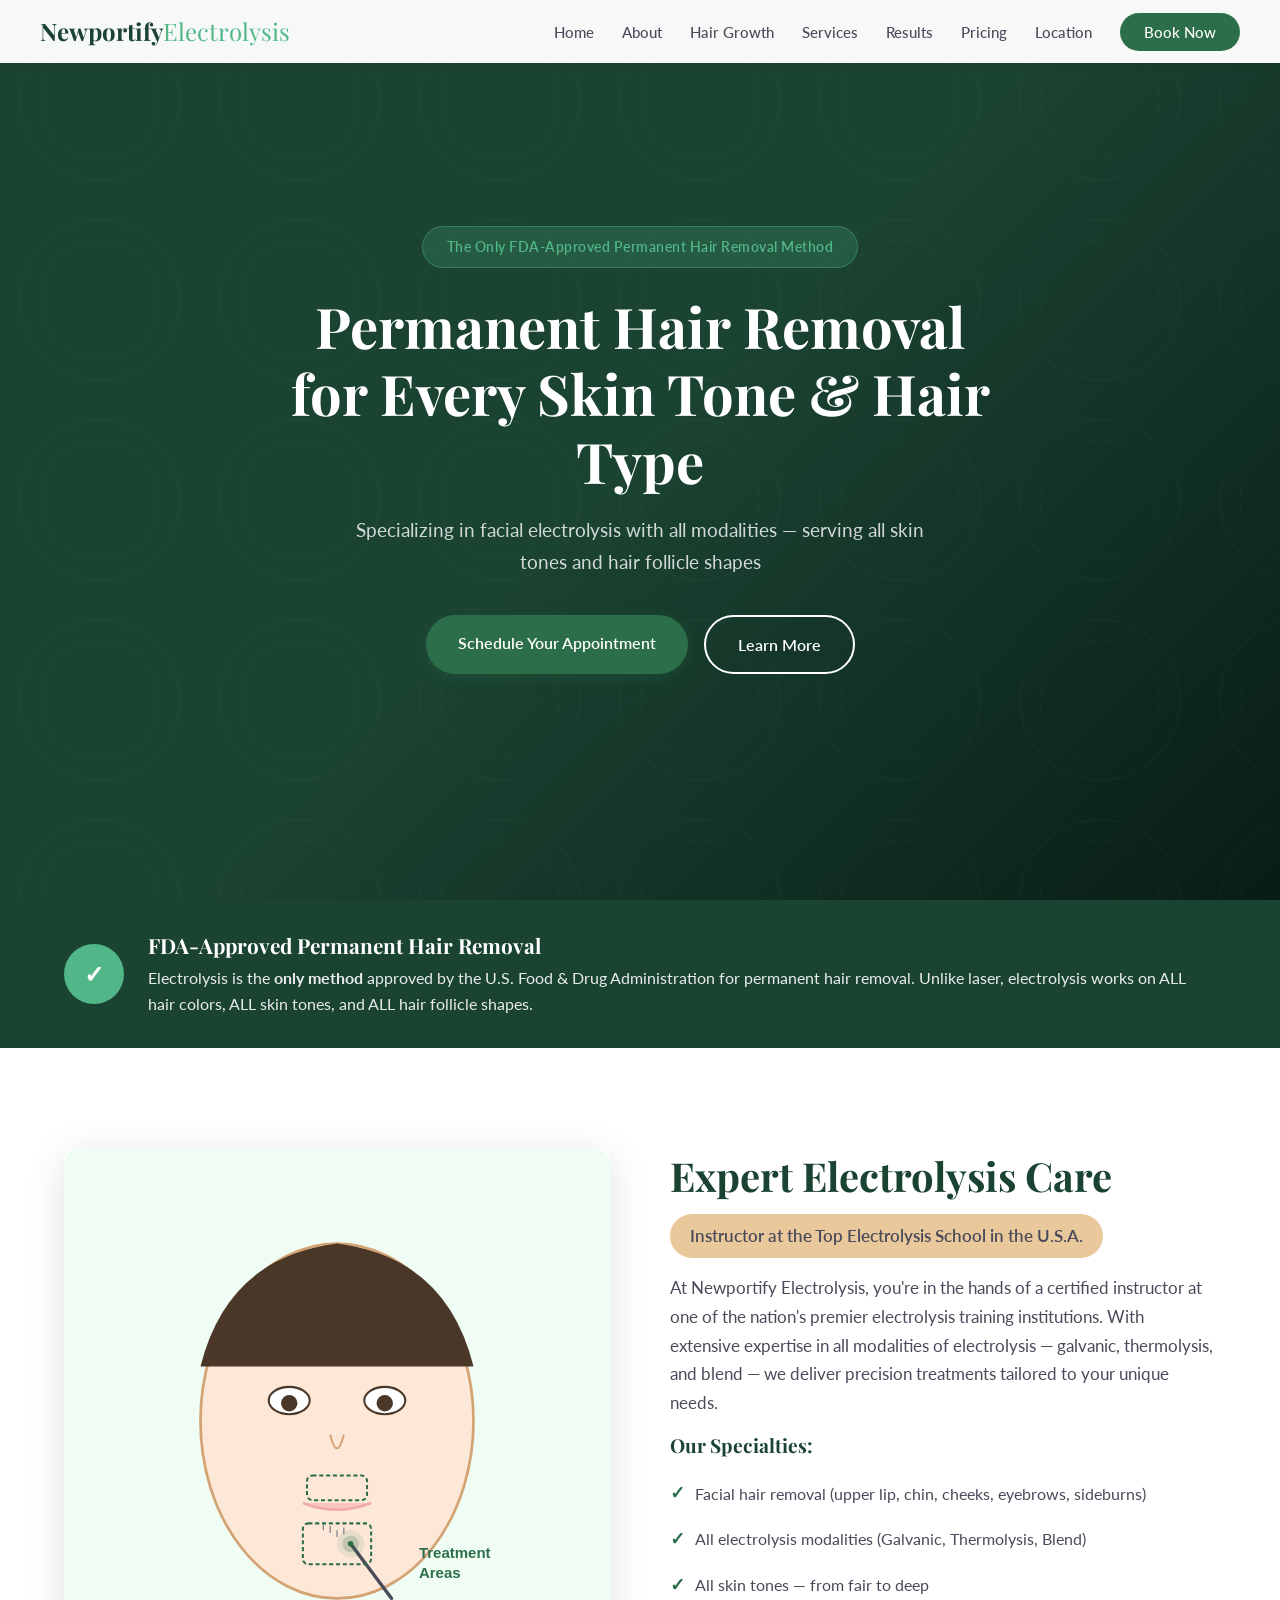
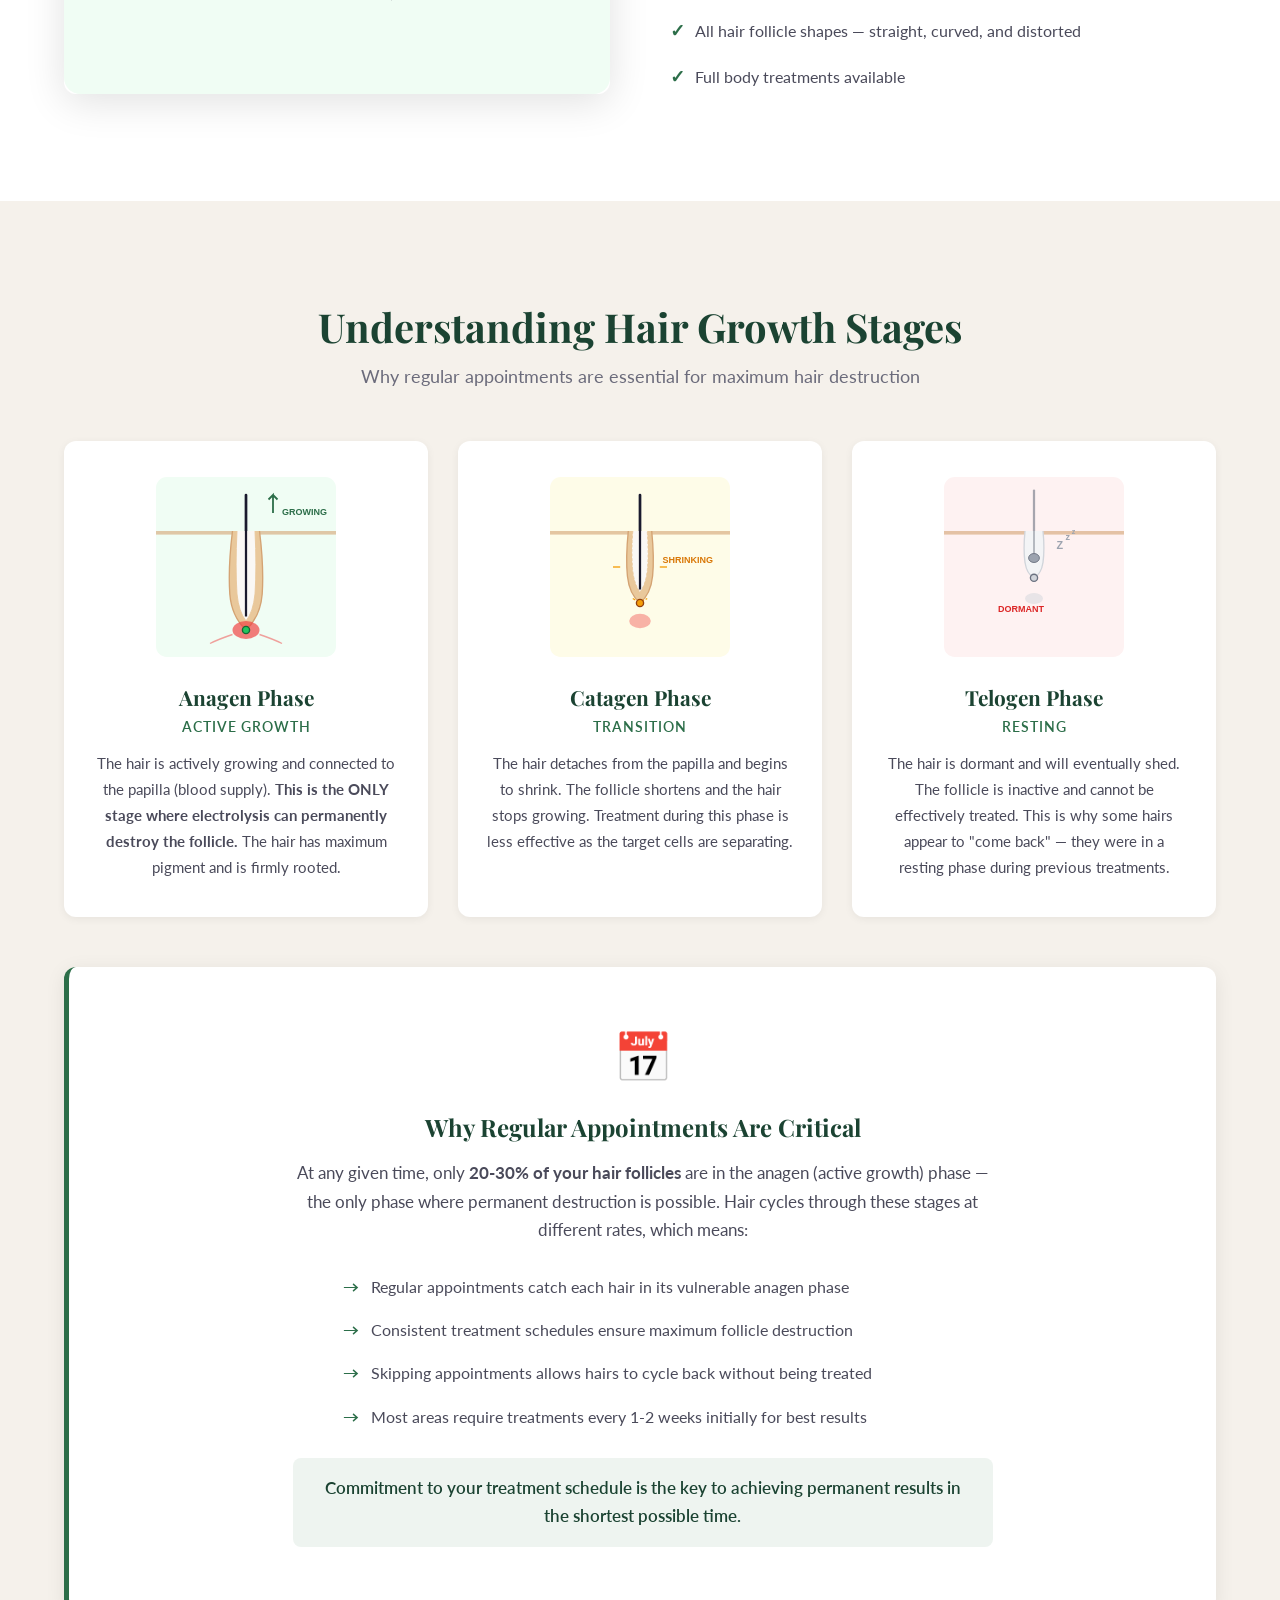
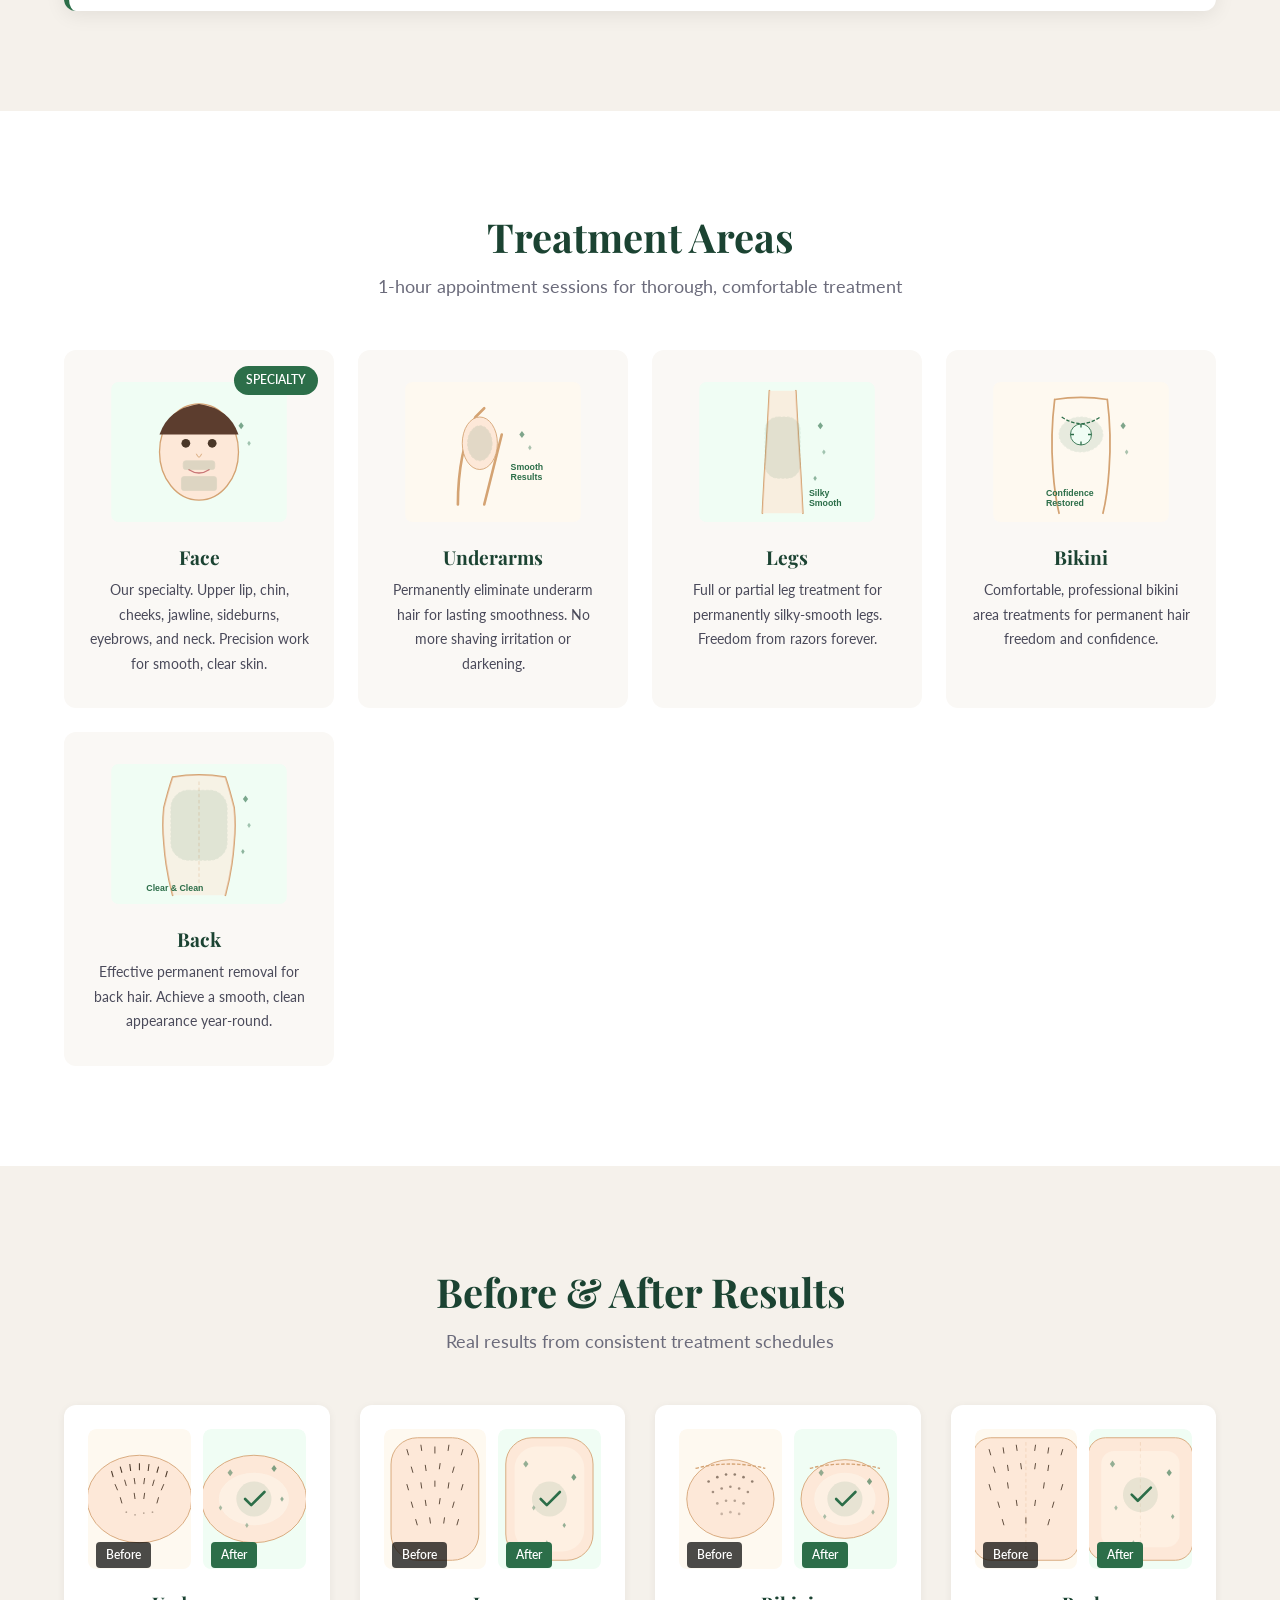
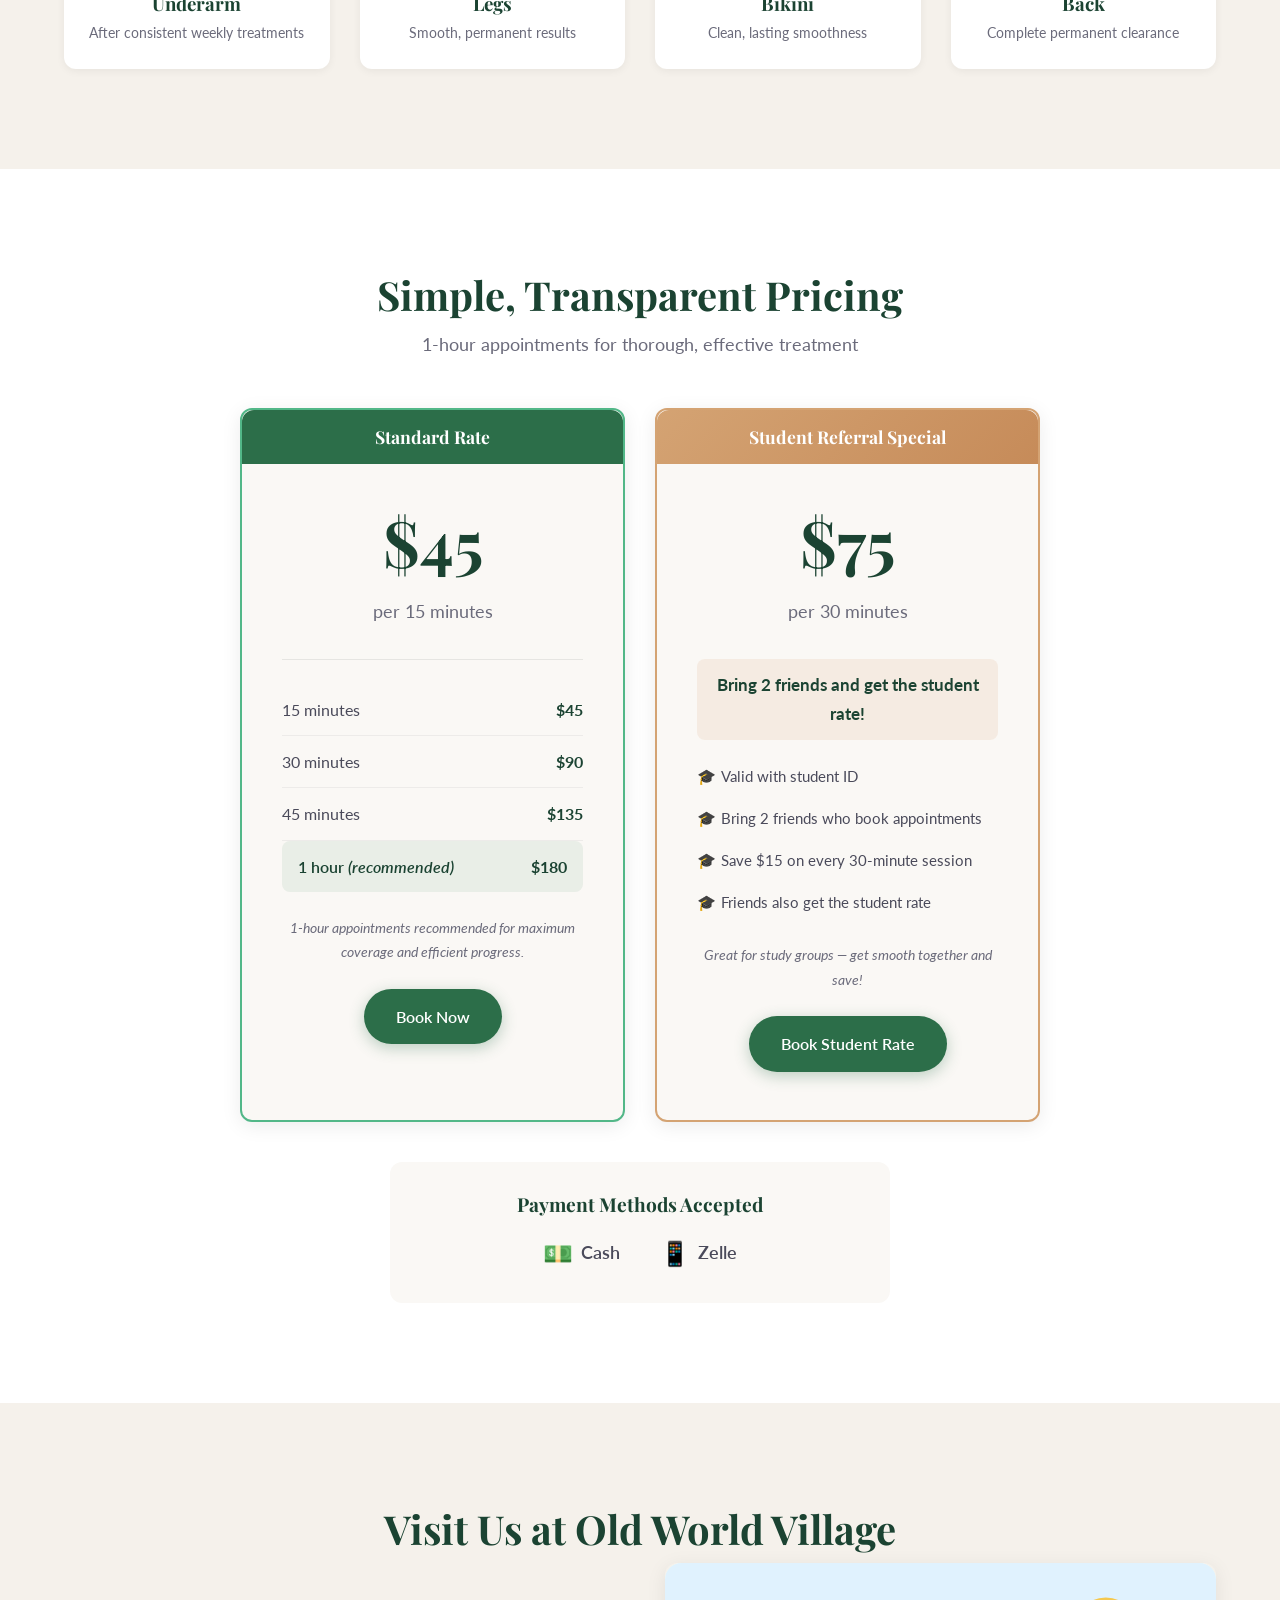
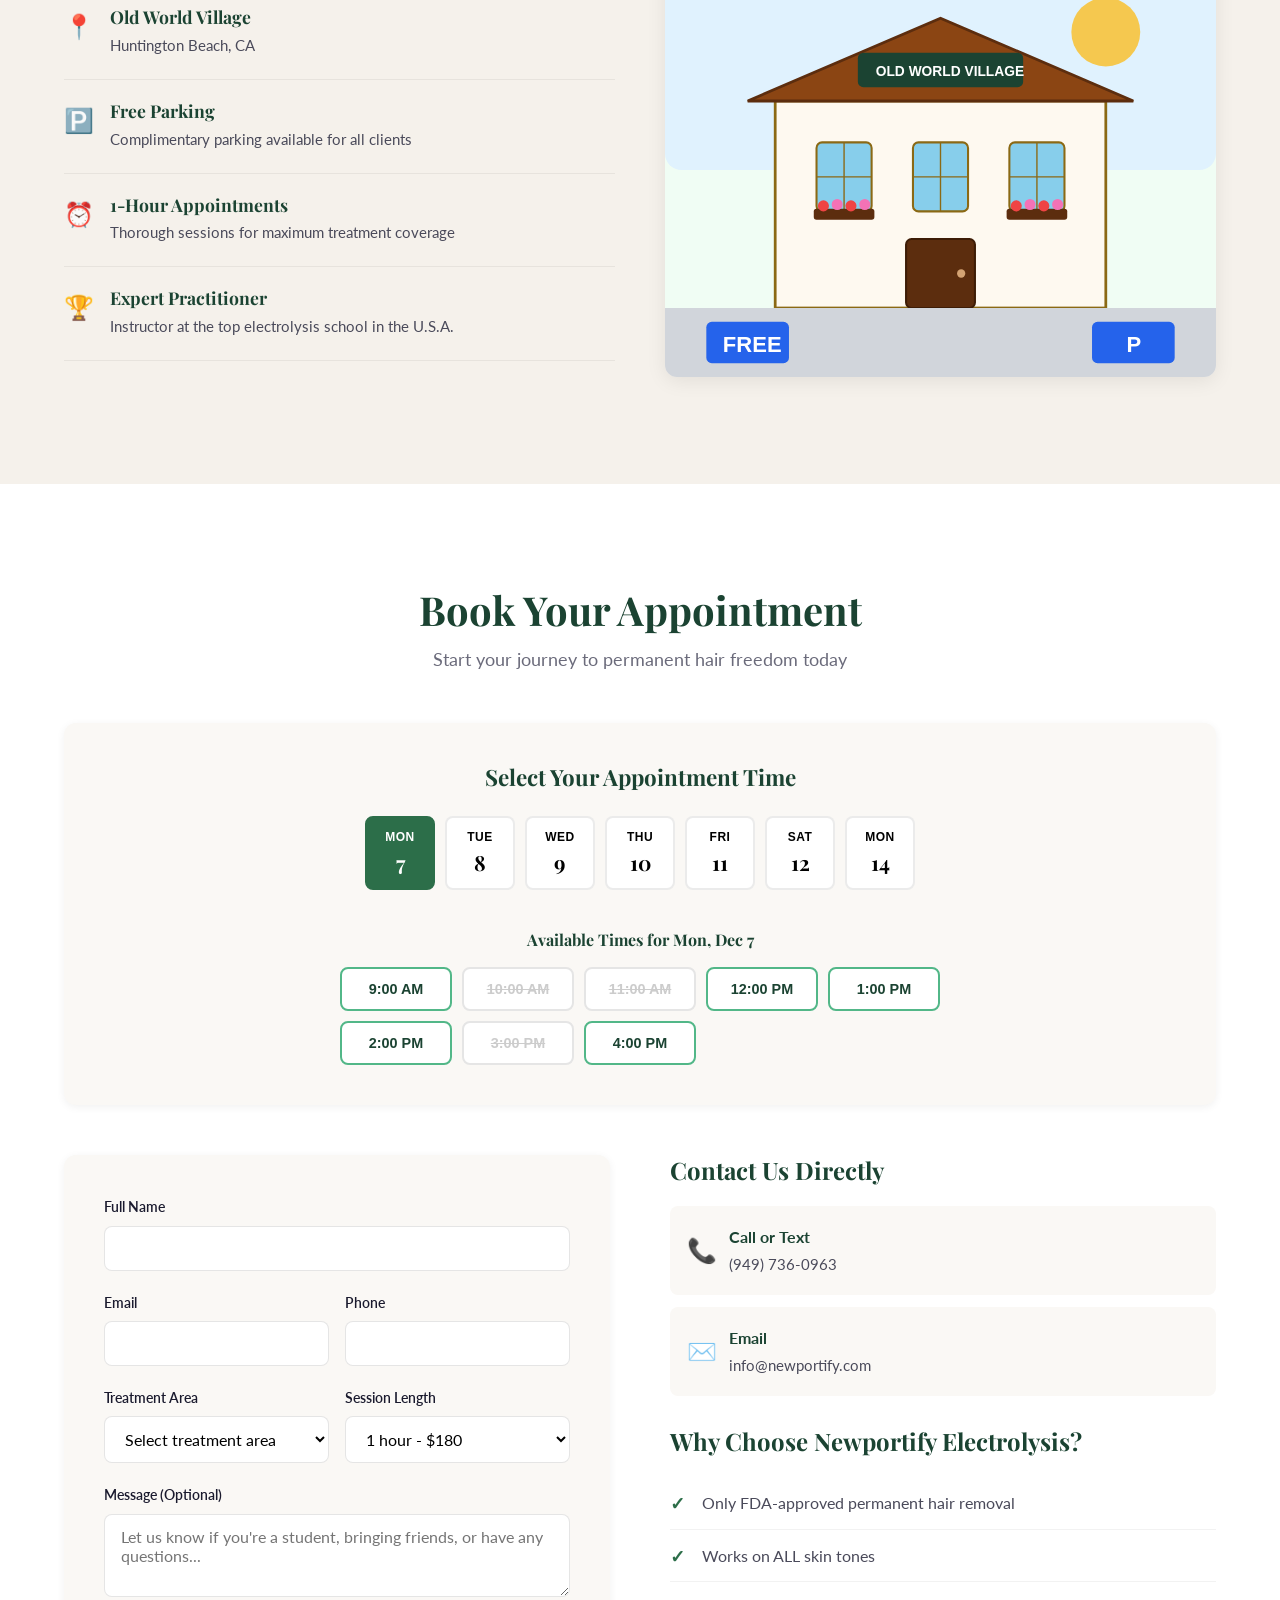
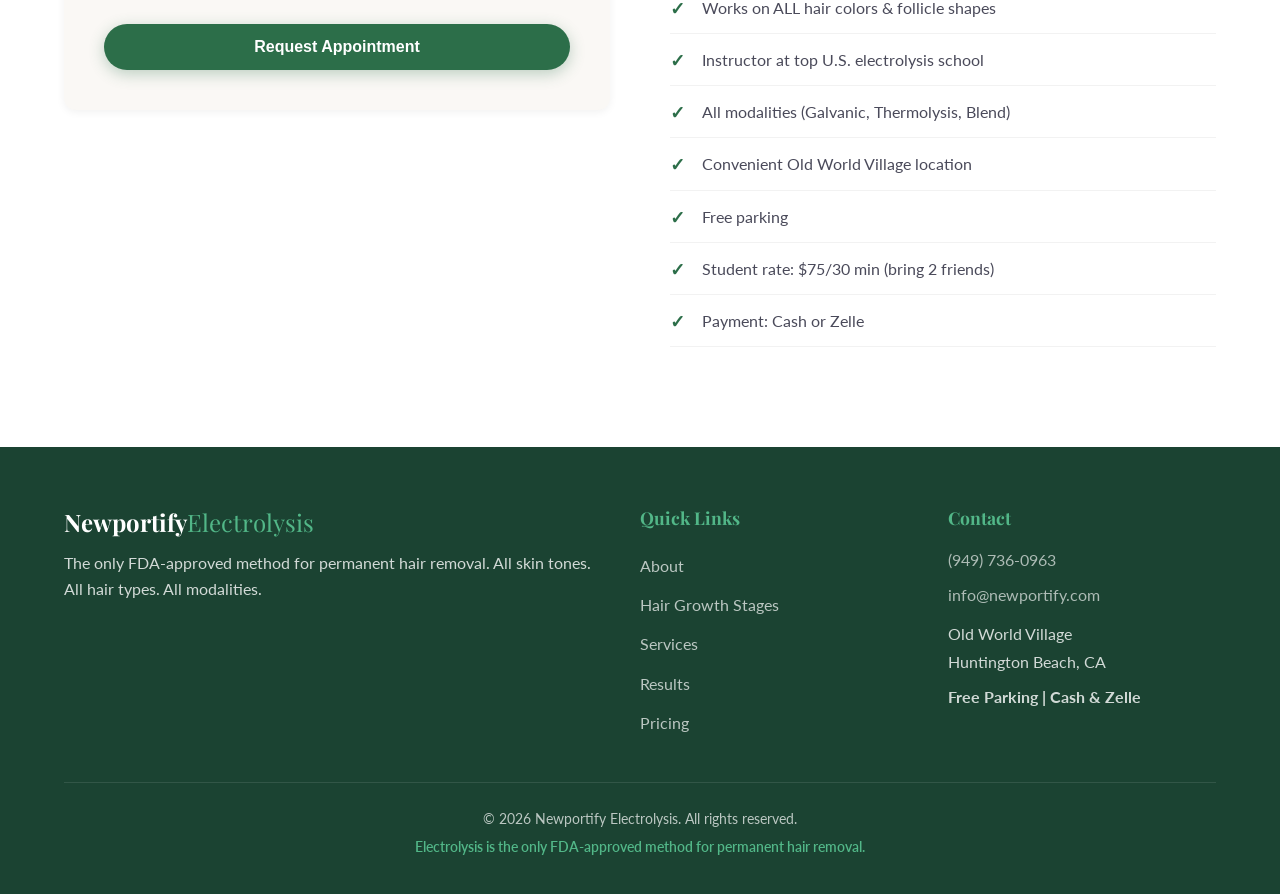
==== index.html @ 3be2016d "Initial commit: Newportify Electrolysis website" ====
<!DOCTYPE html>
<html lang="en">
<head>
    <meta charset="UTF-8">
    <meta name="viewport" content="width=device-width, initial-scale=1.0">
    <title>Newportify Electrolysis | Permanent Hair Removal | Old World Village, Huntington Beach</title>
    <meta name="description" content="Newportify Electrolysis - the only FDA-approved permanent hair removal. Specializing in facial electrolysis for all skin tones and hair types. Located at Old World Village with free parking. $45/15 min. Call 949-736-0963.">
    <meta name="keywords" content="electrolysis, permanent hair removal, facial electrolysis, Huntington Beach, Old World Village, FDA approved, all skin tones, galvanic, thermolysis, blend, upper lip, chin, bikini, underarm, legs, back hair removal, electrolysis near me, Orange County electrolysis">
    <meta name="author" content="Newportify Electrolysis">
    <meta name="robots" content="index, follow">
    <link rel="canonical" href="https://www.newportifyelectrolysis.com/">
    <!-- Open Graph -->
    <meta property="og:title" content="Newportify Electrolysis | FDA-Approved Permanent Hair Removal">
    <meta property="og:description" content="Expert electrolysis for all skin tones and hair types. Specializing in facial treatments. Old World Village, Huntington Beach. $45/15 min.">
    <meta property="og:type" content="website">
    <meta property="og:url" content="https://www.newportifyelectrolysis.com/">
    <meta property="og:locale" content="en_US">
    <!-- Twitter Card -->
    <meta name="twitter:card" content="summary_large_image">
    <meta name="twitter:title" content="Newportify Electrolysis | Permanent Hair Removal">
    <meta name="twitter:description" content="The only FDA-approved permanent hair removal method. All skin tones, all hair types, all modalities.">
    <!-- Geo Tags for Local SEO -->
    <meta name="geo.region" content="US-CA">
    <meta name="geo.placename" content="Huntington Beach">
    <!-- Schema.org Structured Data -->
    <script type="application/ld+json">
    {
        "@context": "https://schema.org",
        "@type": "HealthAndBeautyBusiness",
        "name": "Newportify Electrolysis",
        "description": "FDA-approved permanent hair removal electrolysis for all skin tones and hair types",
        "url": "https://www.newportifyelectrolysis.com",
        "telephone": "+1-949-736-0963",
        "email": "info@newportify.com",
        "address": {
            "@type": "PostalAddress",
            "addressLocality": "Huntington Beach",
            "addressRegion": "CA",
            "addressCountry": "US"
        },
        "priceRange": "$45 per 15 minutes",
        "paymentAccepted": ["Cash", "Zelle"],
        "openingHours": "Mo-Sa 09:00-17:00",
        "amenityFeature": {"@type": "LocationFeatureSpecification", "name": "Free Parking", "value": true},
        "serviceType": ["Electrolysis", "Permanent Hair Removal", "Facial Hair Removal"]
    }
    </script>
    <link rel="stylesheet" href="styles.css">
    <link href="https://fonts.googleapis.com/css2?family=Playfair+Display:wght@400;600;700&family=Lato:wght@300;400;600;700&display=swap" rel="stylesheet">
</head>
<body>
    <header class="header">
        <nav class="navbar">
            <div class="logo">
                <h1>Newportify<span>Electrolysis</span></h1>
            </div>
            <button class="nav-toggle" aria-label="Toggle navigation">
                <span></span><span></span><span></span>
            </button>
            <ul class="nav-links">
                <li><a href="#home">Home</a></li>
                <li><a href="#about">About</a></li>
                <li><a href="#hair-growth">Hair Growth</a></li>
                <li><a href="#services">Services</a></li>
                <li><a href="#results">Results</a></li>
                <li><a href="#pricing">Pricing</a></li>
                <li><a href="#location">Location</a></li>
                <li><a href="#contact" class="btn-nav">Book Now</a></li>
            </ul>
        </nav>
    </header>


    <!-- Hero Section -->
    <section id="home" class="hero">
        <div class="hero-overlay"></div>
        <div class="hero-content">
            <p class="hero-badge">The Only FDA-Approved Permanent Hair Removal Method</p>
            <h2>Permanent Hair Removal<br>for Every Skin Tone & Hair Type</h2>
            <p class="hero-subtitle">Specializing in facial electrolysis with all modalities — serving all skin tones and hair follicle shapes</p>
            <div class="hero-cta">
                <a href="#contact" class="btn btn-primary">Schedule Your Appointment</a>
                <a href="#about" class="btn btn-secondary">Learn More</a>
            </div>
        </div>
    </section>

    <!-- FDA Notice Banner -->
    <section class="fda-banner">
        <div class="container">
            <div class="fda-content">
                <div class="fda-icon">✓</div>
                <div>
                    <h3>FDA-Approved Permanent Hair Removal</h3>
                    <p>Electrolysis is the <strong>only method</strong> approved by the U.S. Food &amp; Drug Administration for permanent hair removal. Unlike laser, electrolysis works on ALL hair colors, ALL skin tones, and ALL hair follicle shapes.</p>
                </div>
            </div>
        </div>
    </section>


    <!-- About Section -->
    <section id="about" class="about">
        <div class="container">
            <div class="about-grid">
                <div class="about-image">
                    <img src="images/electrolysis-face.svg" alt="Electrolysis treatment on face">
                </div>
                <div class="about-text">
                    <h2 class="section-title">Expert Electrolysis Care</h2>
                    <p class="credential-badge">Instructor at the Top Electrolysis School in the U.S.A.</p>
                    <p>At Newportify Electrolysis, you're in the hands of a certified instructor at one of the nation's premier electrolysis training institutions. With extensive expertise in all modalities of electrolysis — galvanic, thermolysis, and blend — we deliver precision treatments tailored to your unique needs.</p>
                    <h3>Our Specialties:</h3>
                    <ul class="specialties-list">
                        <li><span class="check">✓</span> Facial hair removal (upper lip, chin, cheeks, eyebrows, sideburns)</li>
                        <li><span class="check">✓</span> All electrolysis modalities (Galvanic, Thermolysis, Blend)</li>
                        <li><span class="check">✓</span> All skin tones — from fair to deep</li>
                        <li><span class="check">✓</span> All hair follicle shapes — straight, curved, and distorted</li>
                        <li><span class="check">✓</span> Full body treatments available</li>
                    </ul>
                </div>
            </div>
        </div>
    </section>


    <!-- Hair Growth Stages Section -->
    <section id="hair-growth" class="hair-growth">
        <div class="container">
            <h2 class="section-title">Understanding Hair Growth Stages</h2>
            <p class="section-subtitle">Why regular appointments are essential for maximum hair destruction</p>
            
            <div class="stages-grid">
                <div class="stage-card">
                    <div class="stage-image">
                        <img src="images/anagen-stage.svg" alt="Anagen - Active Growth Phase">
                    </div>
                    <h3>Anagen Phase</h3>
                    <p class="stage-label">Active Growth</p>
                    <p>The hair is actively growing and connected to the papilla (blood supply). <strong>This is the ONLY stage where electrolysis can permanently destroy the follicle.</strong> The hair has maximum pigment and is firmly rooted.</p>
                </div>
                <div class="stage-card">
                    <div class="stage-image">
                        <img src="images/catagen-stage.svg" alt="Catagen - Transition Phase">
                    </div>
                    <h3>Catagen Phase</h3>
                    <p class="stage-label">Transition</p>
                    <p>The hair detaches from the papilla and begins to shrink. The follicle shortens and the hair stops growing. Treatment during this phase is less effective as the target cells are separating.</p>
                </div>
                <div class="stage-card">
                    <div class="stage-image">
                        <img src="images/telogen-stage.svg" alt="Telogen - Resting Phase">
                    </div>
                    <h3>Telogen Phase</h3>
                    <p class="stage-label">Resting</p>
                    <p>The hair is dormant and will eventually shed. The follicle is inactive and cannot be effectively treated. This is why some hairs appear to "come back" — they were in a resting phase during previous treatments.</p>
                </div>
            </div>

            <div class="appointment-importance">
                <div class="importance-icon">📅</div>
                <h3>Why Regular Appointments Are Critical</h3>
                <p>At any given time, only <strong>20-30% of your hair follicles</strong> are in the anagen (active growth) phase — the only phase where permanent destruction is possible. Hair cycles through these stages at different rates, which means:</p>
                <ul>
                    <li>Regular appointments catch each hair in its vulnerable anagen phase</li>
                    <li>Consistent treatment schedules ensure maximum follicle destruction</li>
                    <li>Skipping appointments allows hairs to cycle back without being treated</li>
                    <li>Most areas require treatments every 1-2 weeks initially for best results</li>
                </ul>
                <p class="importance-highlight">Commitment to your treatment schedule is the key to achieving permanent results in the shortest possible time.</p>
            </div>
        </div>
    </section>


    <!-- Services Section -->
    <section id="services" class="services">
        <div class="container">
            <h2 class="section-title">Treatment Areas</h2>
            <p class="section-subtitle">1-hour appointment sessions for thorough, comfortable treatment</p>
            
            <div class="services-grid">
                <div class="service-card">
                    <div class="service-image">
                        <img src="images/treatment-face.svg" alt="Facial electrolysis treatment">
                    </div>
                    <h3>Face</h3>
                    <p>Our specialty. Upper lip, chin, cheeks, jawline, sideburns, eyebrows, and neck. Precision work for smooth, clear skin.</p>
                    <span class="service-tag">Specialty</span>
                </div>
                <div class="service-card">
                    <div class="service-image">
                        <img src="images/treatment-underarm.svg" alt="Underarm electrolysis treatment">
                    </div>
                    <h3>Underarms</h3>
                    <p>Permanently eliminate underarm hair for lasting smoothness. No more shaving irritation or darkening.</p>
                </div>
                <div class="service-card">
                    <div class="service-image">
                        <img src="images/treatment-legs.svg" alt="Leg electrolysis treatment">
                    </div>
                    <h3>Legs</h3>
                    <p>Full or partial leg treatment for permanently silky-smooth legs. Freedom from razors forever.</p>
                </div>
                <div class="service-card">
                    <div class="service-image">
                        <img src="images/treatment-bikini.svg" alt="Bikini area electrolysis treatment">
                    </div>
                    <h3>Bikini</h3>
                    <p>Comfortable, professional bikini area treatments for permanent hair freedom and confidence.</p>
                </div>
                <div class="service-card">
                    <div class="service-image">
                        <img src="images/treatment-back.svg" alt="Back electrolysis treatment">
                    </div>
                    <h3>Back</h3>
                    <p>Effective permanent removal for back hair. Achieve a smooth, clean appearance year-round.</p>
                </div>
            </div>
        </div>
    </section>


    <!-- Before & After Results Section -->
    <section id="results" class="results">
        <div class="container">
            <h2 class="section-title">Before &amp; After Results</h2>
            <p class="section-subtitle">Real results from consistent treatment schedules</p>
            
            <div class="results-grid">
                <div class="result-card">
                    <div class="result-images">
                        <div class="before-after">
                            <img src="images/ba-underarm-before.svg" alt="Underarm before electrolysis">
                            <span class="ba-label">Before</span>
                        </div>
                        <div class="before-after">
                            <img src="images/ba-underarm-after.svg" alt="Underarm after electrolysis">
                            <span class="ba-label after">After</span>
                        </div>
                    </div>
                    <h3>Underarm</h3>
                    <p>After consistent weekly treatments</p>
                </div>
                <div class="result-card">
                    <div class="result-images">
                        <div class="before-after">
                            <img src="images/ba-legs-before.svg" alt="Legs before electrolysis">
                            <span class="ba-label">Before</span>
                        </div>
                        <div class="before-after">
                            <img src="images/ba-legs-after.svg" alt="Legs after electrolysis">
                            <span class="ba-label after">After</span>
                        </div>
                    </div>
                    <h3>Legs</h3>
                    <p>Smooth, permanent results</p>
                </div>
                <div class="result-card">
                    <div class="result-images">
                        <div class="before-after">
                            <img src="images/ba-bikini-before.svg" alt="Bikini area before electrolysis">
                            <span class="ba-label">Before</span>
                        </div>
                        <div class="before-after">
                            <img src="images/ba-bikini-after.svg" alt="Bikini area after electrolysis">
                            <span class="ba-label after">After</span>
                        </div>
                    </div>
                    <h3>Bikini</h3>
                    <p>Clean, lasting smoothness</p>
                </div>
                <div class="result-card">
                    <div class="result-images">
                        <div class="before-after">
                            <img src="images/ba-back-before.svg" alt="Back before electrolysis">
                            <span class="ba-label">Before</span>
                        </div>
                        <div class="before-after">
                            <img src="images/ba-back-after.svg" alt="Back after electrolysis">
                            <span class="ba-label after">After</span>
                        </div>
                    </div>
                    <h3>Back</h3>
                    <p>Complete permanent clearance</p>
                </div>
            </div>
        </div>
    </section>


    <!-- Pricing Section -->
    <section id="pricing" class="pricing">
        <div class="container">
            <h2 class="section-title">Simple, Transparent Pricing</h2>
            <p class="section-subtitle">1-hour appointments for thorough, effective treatment</p>
            
            <div class="pricing-cards-grid">
                <div class="pricing-card">
                    <div class="pricing-card-header">Standard Rate</div>
                    <div class="price-highlight">
                        <span class="price">$45</span>
                        <span class="per">per 15 minutes</span>
                    </div>
                    <div class="pricing-details">
                        <div class="pricing-row">
                            <span>15 minutes</span>
                            <span class="pricing-amount">$45</span>
                        </div>
                        <div class="pricing-row">
                            <span>30 minutes</span>
                            <span class="pricing-amount">$90</span>
                        </div>
                        <div class="pricing-row">
                            <span>45 minutes</span>
                            <span class="pricing-amount">$135</span>
                        </div>
                        <div class="pricing-row featured">
                            <span>1 hour <em>(recommended)</em></span>
                            <span class="pricing-amount">$180</span>
                        </div>
                    </div>
                    <p class="pricing-note">1-hour appointments recommended for maximum coverage and efficient progress.</p>
                    <a href="#contact" class="btn btn-primary">Book Now</a>
                </div>

                <div class="pricing-card student-card">
                    <div class="pricing-card-header student-header">Student Referral Special</div>
                    <div class="price-highlight">
                        <span class="price">$75</span>
                        <span class="per">per 30 minutes</span>
                    </div>
                    <div class="student-details">
                        <p class="student-deal">Bring 2 friends and get the student rate!</p>
                        <ul class="student-perks">
                            <li>Valid with student ID</li>
                            <li>Bring 2 friends who book appointments</li>
                            <li>Save $15 on every 30-minute session</li>
                            <li>Friends also get the student rate</li>
                        </ul>
                    </div>
                    <p class="pricing-note">Great for study groups — get smooth together and save!</p>
                    <a href="#contact" class="btn btn-primary">Book Student Rate</a>
                </div>
            </div>

            <div class="payment-methods">
                <h3>Payment Methods Accepted</h3>
                <div class="payment-icons">
                    <div class="payment-method">
                        <span class="payment-icon">💵</span>
                        <span>Cash</span>
                    </div>
                    <div class="payment-method">
                        <span class="payment-icon">📱</span>
                        <span>Zelle</span>
                    </div>
                </div>
            </div>
        </div>
    </section>


    <!-- Location Section -->
    <section id="location" class="location">
        <div class="container">
            <h2 class="section-title">Visit Us at Old World Village</h2>
            <div class="location-grid">
                <div class="location-info">
                    <div class="location-detail">
                        <div class="loc-icon">📍</div>
                        <div>
                            <h3>Old World Village</h3>
                            <p>Huntington Beach, CA</p>
                        </div>
                    </div>
                    <div class="location-detail">
                        <div class="loc-icon">🅿️</div>
                        <div>
                            <h3>Free Parking</h3>
                            <p>Complimentary parking available for all clients</p>
                        </div>
                    </div>
                    <div class="location-detail">
                        <div class="loc-icon">⏰</div>
                        <div>
                            <h3>1-Hour Appointments</h3>
                            <p>Thorough sessions for maximum treatment coverage</p>
                        </div>
                    </div>
                    <div class="location-detail">
                        <div class="loc-icon">🏆</div>
                        <div>
                            <h3>Expert Practitioner</h3>
                            <p>Instructor at the top electrolysis school in the U.S.A.</p>
                        </div>
                    </div>
                </div>
                <div class="location-image">
                    <img src="images/old-world-village.svg" alt="Old World Village location with free parking">
                </div>
            </div>
        </div>
    </section>


    <!-- Contact Section -->
    <section id="contact" class="contact">
        <div class="container">
            <h2 class="section-title">Book Your Appointment</h2>
            <p class="section-subtitle">Start your journey to permanent hair freedom today</p>
            
            <!-- Scheduling Widget -->
            <div class="scheduling-section">
                <h3 class="scheduling-title">Select Your Appointment Time</h3>
                <div id="scheduling-calendar" class="scheduling-calendar"></div>
                <div id="booking-confirmation" class="booking-confirmation" style="display:none;"></div>
            </div>

            <div class="contact-grid">
                <div class="contact-form-wrapper">
                    <form class="contact-form" id="contactForm">
                        <div class="form-group">
                            <label for="name">Full Name</label>
                            <input type="text" id="name" name="name" required>
                        </div>
                        <div class="form-row">
                            <div class="form-group">
                                <label for="email">Email</label>
                                <input type="email" id="email" name="email" required>
                            </div>
                            <div class="form-group">
                                <label for="phone">Phone</label>
                                <input type="tel" id="phone" name="phone" required>
                            </div>
                        </div>
                        <div class="form-row">
                            <div class="form-group">
                                <label for="area">Treatment Area</label>
                                <select id="area" name="area">
                                    <option value="">Select treatment area</option>
                                    <option value="face">Face</option>
                                    <option value="underarm">Underarms</option>
                                    <option value="legs">Legs</option>
                                    <option value="bikini">Bikini</option>
                                    <option value="back">Back</option>
                                    <option value="other">Other</option>
                                </select>
                            </div>
                            <div class="form-group">
                                <label for="duration">Session Length</label>
                                <select id="duration" name="duration">
                                    <option value="60">1 hour - $180</option>
                                    <option value="45">45 min - $135</option>
                                    <option value="30">30 min - $90</option>
                                    <option value="15">15 min - $45</option>
                                    <option value="30-student">30 min Student - $75</option>
                                </select>
                            </div>
                        </div>
                        <div class="form-group">
                            <label for="message">Message (Optional)</label>
                            <textarea id="message" name="message" rows="3" placeholder="Let us know if you're a student, bringing friends, or have any questions..."></textarea>
                        </div>
                        <button type="submit" class="btn btn-primary btn-full">Request Appointment</button>
                    </form>
                </div>
                <div class="contact-info">
                    <h3>Contact Us Directly</h3>
                    <div class="direct-contact">
                        <a href="tel:9497360963" class="contact-link">
                            <span class="contact-icon">📞</span>
                            <div>
                                <strong>Call or Text</strong>
                                <p>(949) 736-0963</p>
                            </div>
                        </a>
                        <a href="mailto:info@newportify.com" class="contact-link">
                            <span class="contact-icon">✉️</span>
                            <div>
                                <strong>Email</strong>
                                <p>info@newportify.com</p>
                            </div>
                        </a>
                    </div>

                    <h3>Why Choose Newportify Electrolysis?</h3>
                    <ul class="why-list">
                        <li>Only FDA-approved permanent hair removal</li>
                        <li>Works on ALL skin tones</li>
                        <li>Works on ALL hair colors &amp; follicle shapes</li>
                        <li>Instructor at top U.S. electrolysis school</li>
                        <li>All modalities (Galvanic, Thermolysis, Blend)</li>
                        <li>Convenient Old World Village location</li>
                        <li>Free parking</li>
                        <li>Student rate: $75/30 min (bring 2 friends)</li>
                        <li>Payment: Cash or Zelle</li>
                    </ul>
                </div>
            </div>
        </div>
    </section>

    <!-- Footer -->
    <footer class="footer">
        <div class="container">
            <div class="footer-content">
                <div class="footer-brand">
                    <h3>Newportify<span>Electrolysis</span></h3>
                    <p>The only FDA-approved method for permanent hair removal. All skin tones. All hair types. All modalities.</p>
                </div>
                <div class="footer-links">
                    <h4>Quick Links</h4>
                    <ul>
                        <li><a href="#about">About</a></li>
                        <li><a href="#hair-growth">Hair Growth Stages</a></li>
                        <li><a href="#services">Services</a></li>
                        <li><a href="#results">Results</a></li>
                        <li><a href="#pricing">Pricing</a></li>
                    </ul>
                </div>
                <div class="footer-contact">
                    <h4>Contact</h4>
                    <p><a href="tel:9497360963" style="color:rgba(255,255,255,0.8);text-decoration:none;">(949) 736-0963</a></p>
                    <p><a href="mailto:info@newportify.com" style="color:rgba(255,255,255,0.8);text-decoration:none;">info@newportify.com</a></p>
                    <p style="margin-top:12px;">Old World Village<br>Huntington Beach, CA</p>
                    <p><strong>Free Parking | Cash &amp; Zelle</strong></p>
                </div>
            </div>
            <div class="footer-bottom">
                <p>&copy; 2026 Newportify Electrolysis. All rights reserved.</p>
                <p class="fda-disclaimer">Electrolysis is the only FDA-approved method for permanent hair removal.</p>
            </div>
        </div>
    </footer>

    <script src="script.js"></script>
</body>
</html>
---- styles.css ----
/* === RESET & BASE === */
*, *::before, *::after {
    margin: 0;
    padding: 0;
    box-sizing: border-box;
}

:root {
    --primary: #2c6e49;
    --primary-dark: #1b4332;
    --primary-light: #52b788;
    --accent: #d4a373;
    --accent-light: #e9c89b;
    --text-dark: #1a1a2e;
    --text-medium: #4a4a5a;
    --text-light: #6b6b7b;
    --bg-light: #fdfcfa;
    --bg-cream: #faf8f5;
    --bg-section: #f5f1eb;
    --white: #ffffff;
    --shadow-sm: 0 2px 8px rgba(0,0,0,0.06);
    --shadow-md: 0 4px 20px rgba(0,0,0,0.08);
    --shadow-lg: 0 8px 40px rgba(0,0,0,0.12);
    --radius: 12px;
    --radius-sm: 8px;
}

html {
    scroll-behavior: smooth;
}

body {
    font-family: 'Lato', sans-serif;
    color: var(--text-dark);
    background: var(--bg-light);
    line-height: 1.7;
    overflow-x: hidden;
}


h1, h2, h3, h4 {
    font-family: 'Playfair Display', serif;
    line-height: 1.3;
}

.container {
    max-width: 1200px;
    margin: 0 auto;
    padding: 0 24px;
}

.section-title {
    font-size: 2.5rem;
    text-align: center;
    margin-bottom: 0.5rem;
    color: var(--primary-dark);
}

.section-subtitle {
    text-align: center;
    color: var(--text-light);
    font-size: 1.15rem;
    margin-bottom: 3rem;
    max-width: 600px;
    margin-left: auto;
    margin-right: auto;
}

/* === BUTTONS === */
.btn {
    display: inline-block;
    padding: 14px 32px;
    border-radius: 50px;
    font-weight: 600;
    text-decoration: none;
    transition: all 0.3s ease;
    font-size: 1rem;
    cursor: pointer;
    border: none;
}

.btn-primary {
    background: var(--primary);
    color: var(--white);
    box-shadow: 0 4px 15px rgba(44,110,73,0.3);
}

.btn-primary:hover {
    background: var(--primary-dark);
    transform: translateY(-2px);
    box-shadow: 0 6px 20px rgba(44,110,73,0.4);
}

.btn-secondary {
    background: transparent;
    color: var(--white);
    border: 2px solid var(--white);
}

.btn-secondary:hover {
    background: var(--white);
    color: var(--primary-dark);
}

.btn-full {
    width: 100%;
    text-align: center;
}


/* === HEADER & NAV === */
.header {
    position: fixed;
    top: 0;
    left: 0;
    right: 0;
    z-index: 1000;
    background: rgba(255,255,255,0.97);
    backdrop-filter: blur(10px);
    box-shadow: var(--shadow-sm);
    transition: all 0.3s ease;
}

.navbar {
    display: flex;
    justify-content: space-between;
    align-items: center;
    padding: 16px 40px;
    max-width: 1400px;
    margin: 0 auto;
}

.logo h1 {
    font-size: 1.5rem;
    color: var(--primary-dark);
}

.logo h1 span {
    color: var(--primary-light);
    font-weight: 400;
}

.nav-links {
    display: flex;
    list-style: none;
    align-items: center;
    gap: 28px;
}

.nav-links a {
    text-decoration: none;
    color: var(--text-medium);
    font-weight: 500;
    font-size: 0.95rem;
    transition: color 0.3s;
}

.nav-links a:hover {
    color: var(--primary);
}

.btn-nav {
    background: var(--primary);
    color: var(--white) !important;
    padding: 10px 24px;
    border-radius: 50px;
}

.btn-nav:hover {
    background: var(--primary-dark);
}

.nav-toggle {
    display: none;
    flex-direction: column;
    gap: 5px;
    background: none;
    border: none;
    cursor: pointer;
    padding: 5px;
}

.nav-toggle span {
    width: 25px;
    height: 3px;
    background: var(--primary-dark);
    border-radius: 3px;
    transition: 0.3s;
}


/* === HERO === */
.hero {
    position: relative;
    min-height: 100vh;
    display: flex;
    align-items: center;
    justify-content: center;
    background: linear-gradient(135deg, var(--primary-dark) 0%, #1b4332 50%, #081c15 100%);
    overflow: hidden;
}

.hero-overlay {
    position: absolute;
    inset: 0;
    background: url('data:image/svg+xml,<svg xmlns="http://www.w3.org/2000/svg" viewBox="0 0 100 100"><circle cx="50" cy="50" r="40" fill="none" stroke="rgba(255,255,255,0.03)" stroke-width="0.5"/><circle cx="50" cy="50" r="30" fill="none" stroke="rgba(255,255,255,0.02)" stroke-width="0.5"/></svg>');
    background-size: 200px;
}

.hero-content {
    text-align: center;
    padding: 40px 20px;
    position: relative;
    z-index: 2;
    max-width: 800px;
}

.hero-badge {
    display: inline-block;
    background: rgba(82,183,136,0.2);
    border: 1px solid rgba(82,183,136,0.4);
    color: var(--primary-light);
    padding: 8px 24px;
    border-radius: 50px;
    font-size: 0.9rem;
    font-weight: 600;
    margin-bottom: 24px;
    letter-spacing: 0.5px;
}

.hero-content h2 {
    font-size: 3.5rem;
    color: var(--white);
    margin-bottom: 20px;
    line-height: 1.2;
}

.hero-subtitle {
    color: rgba(255,255,255,0.8);
    font-size: 1.2rem;
    margin-bottom: 36px;
    max-width: 600px;
    margin-left: auto;
    margin-right: auto;
}

.hero-cta {
    display: flex;
    gap: 16px;
    justify-content: center;
    flex-wrap: wrap;
}


/* === FDA BANNER === */
.fda-banner {
    background: var(--primary-dark);
    padding: 32px 0;
}

.fda-content {
    display: flex;
    align-items: center;
    gap: 24px;
    color: var(--white);
}

.fda-icon {
    flex-shrink: 0;
    width: 60px;
    height: 60px;
    background: var(--primary-light);
    border-radius: 50%;
    display: flex;
    align-items: center;
    justify-content: center;
    font-size: 1.5rem;
    font-weight: bold;
}

.fda-content h3 {
    font-size: 1.3rem;
    margin-bottom: 6px;
}

.fda-content p {
    opacity: 0.9;
    line-height: 1.6;
}

/* === ABOUT === */
.about {
    padding: 100px 0;
    background: var(--white);
}

.about-grid {
    display: grid;
    grid-template-columns: 1fr 1fr;
    gap: 60px;
    align-items: center;
}

.about-image img {
    width: 100%;
    border-radius: var(--radius);
    box-shadow: var(--shadow-lg);
}

.about-text h2 {
    text-align: left;
    margin-bottom: 12px;
}

.credential-badge {
    display: inline-block;
    background: var(--accent-light);
    color: var(--primary-dark);
    padding: 8px 20px;
    border-radius: 50px;
    font-weight: 600;
    font-size: 0.9rem;
    margin-bottom: 20px;
}

.about-text p {
    color: var(--text-medium);
    margin-bottom: 16px;
    font-size: 1.05rem;
}

.about-text h3 {
    color: var(--primary-dark);
    margin-bottom: 12px;
    font-size: 1.2rem;
}

.specialties-list {
    list-style: none;
    padding: 0;
}

.specialties-list li {
    padding: 8px 0;
    color: var(--text-medium);
    display: flex;
    align-items: center;
    gap: 10px;
}

.specialties-list .check {
    color: var(--primary);
    font-weight: bold;
    font-size: 1.1rem;
}


/* === HAIR GROWTH STAGES === */
.hair-growth {
    padding: 100px 0;
    background: var(--bg-section);
}

.stages-grid {
    display: grid;
    grid-template-columns: repeat(3, 1fr);
    gap: 30px;
    margin-bottom: 50px;
}

.stage-card {
    background: var(--white);
    border-radius: var(--radius);
    padding: 36px 28px;
    text-align: center;
    box-shadow: var(--shadow-sm);
    transition: transform 0.3s, box-shadow 0.3s;
}

.stage-card:hover {
    transform: translateY(-5px);
    box-shadow: var(--shadow-md);
}

.stage-image {
    margin-bottom: 20px;
}

.stage-image img {
    width: 100%;
    max-width: 200px;
    height: 180px;
    object-fit: contain;
}

.stage-card h3 {
    color: var(--primary-dark);
    font-size: 1.3rem;
    margin-bottom: 4px;
}

.stage-label {
    color: var(--primary);
    font-weight: 600;
    font-size: 0.9rem;
    margin-bottom: 12px;
    text-transform: uppercase;
    letter-spacing: 1px;
}

.stage-card p:last-child {
    color: var(--text-medium);
    font-size: 0.95rem;
}

/* Appointment Importance Box */
.appointment-importance {
    background: var(--white);
    border-radius: var(--radius);
    padding: 48px;
    box-shadow: var(--shadow-md);
    border-left: 5px solid var(--primary);
    text-align: center;
}

.importance-icon {
    font-size: 3rem;
    margin-bottom: 16px;
}

.appointment-importance h3 {
    color: var(--primary-dark);
    font-size: 1.5rem;
    margin-bottom: 16px;
}

.appointment-importance p {
    color: var(--text-medium);
    max-width: 700px;
    margin: 0 auto 16px;
    font-size: 1.05rem;
}

.appointment-importance ul {
    list-style: none;
    padding: 0;
    max-width: 600px;
    margin: 20px auto;
    text-align: left;
}

.appointment-importance ul li {
    padding: 8px 0;
    padding-left: 28px;
    position: relative;
    color: var(--text-medium);
}

.appointment-importance ul li::before {
    content: "→";
    position: absolute;
    left: 0;
    color: var(--primary);
    font-weight: bold;
}

.importance-highlight {
    background: rgba(44,110,73,0.08);
    padding: 16px 24px;
    border-radius: var(--radius-sm);
    font-weight: 600;
    color: var(--primary-dark) !important;
    margin-top: 20px !important;
}


/* === SERVICES === */
.services {
    padding: 100px 0;
    background: var(--white);
}

.services-grid {
    display: grid;
    grid-template-columns: repeat(auto-fit, minmax(220px, 1fr));
    gap: 24px;
}

.service-card {
    background: var(--bg-cream);
    border-radius: var(--radius);
    padding: 32px 24px;
    text-align: center;
    transition: transform 0.3s, box-shadow 0.3s;
    position: relative;
    overflow: hidden;
}

.service-card:hover {
    transform: translateY(-5px);
    box-shadow: var(--shadow-md);
}

.service-image {
    margin-bottom: 16px;
}

.service-image img {
    width: 100%;
    height: 140px;
    object-fit: contain;
    border-radius: var(--radius-sm);
}

.service-card h3 {
    color: var(--primary-dark);
    font-size: 1.2rem;
    margin-bottom: 8px;
}

.service-card p {
    color: var(--text-medium);
    font-size: 0.9rem;
}

.service-tag {
    position: absolute;
    top: 16px;
    right: 16px;
    background: var(--primary);
    color: var(--white);
    padding: 4px 12px;
    border-radius: 50px;
    font-size: 0.75rem;
    font-weight: 600;
    text-transform: uppercase;
}


/* === RESULTS (Before & After) === */
.results {
    padding: 100px 0;
    background: var(--bg-section);
}

.results-grid {
    display: grid;
    grid-template-columns: repeat(auto-fit, minmax(260px, 1fr));
    gap: 30px;
}

.result-card {
    background: var(--white);
    border-radius: var(--radius);
    padding: 24px;
    box-shadow: var(--shadow-sm);
    text-align: center;
}

.result-images {
    display: grid;
    grid-template-columns: 1fr 1fr;
    gap: 12px;
    margin-bottom: 16px;
}

.before-after {
    position: relative;
    border-radius: var(--radius-sm);
    overflow: hidden;
}

.before-after img {
    width: 100%;
    height: 140px;
    object-fit: cover;
    border-radius: var(--radius-sm);
}

.ba-label {
    position: absolute;
    bottom: 8px;
    left: 8px;
    background: rgba(0,0,0,0.7);
    color: var(--white);
    padding: 3px 10px;
    border-radius: 4px;
    font-size: 0.75rem;
    font-weight: 600;
}

.ba-label.after {
    background: var(--primary);
}

.result-card h3 {
    color: var(--primary-dark);
    margin-bottom: 4px;
}

.result-card p {
    color: var(--text-light);
    font-size: 0.9rem;
}


/* === PRICING === */
.pricing {
    padding: 100px 0;
    background: var(--white);
}

.pricing-card {
    max-width: 500px;
    margin: 0 auto;
    background: var(--bg-cream);
    border-radius: var(--radius);
    padding: 48px 40px;
    box-shadow: var(--shadow-md);
    text-align: center;
    border: 2px solid var(--primary-light);
}

.price-highlight {
    margin-bottom: 32px;
}

.price {
    font-family: 'Playfair Display', serif;
    font-size: 4rem;
    font-weight: 700;
    color: var(--primary-dark);
    display: block;
}

.per {
    color: var(--text-light);
    font-size: 1.1rem;
}

.pricing-details {
    border-top: 1px solid rgba(0,0,0,0.08);
    padding-top: 24px;
    margin-bottom: 24px;
}

.pricing-row {
    display: flex;
    justify-content: space-between;
    padding: 12px 0;
    border-bottom: 1px solid rgba(0,0,0,0.05);
    color: var(--text-medium);
}

.pricing-row.featured {
    background: rgba(44,110,73,0.08);
    padding: 12px 16px;
    border-radius: var(--radius-sm);
    border: none;
    font-weight: 600;
    color: var(--primary-dark);
}

.pricing-amount {
    font-weight: 700;
    color: var(--primary-dark);
}

.pricing-note {
    color: var(--text-light);
    font-size: 0.9rem;
    margin-bottom: 24px;
    font-style: italic;
}


/* === LOCATION === */
.location {
    padding: 100px 0;
    background: var(--bg-section);
}

.location-grid {
    display: grid;
    grid-template-columns: 1fr 1fr;
    gap: 50px;
    align-items: center;
}

.location-detail {
    display: flex;
    gap: 16px;
    align-items: flex-start;
    padding: 20px 0;
    border-bottom: 1px solid rgba(0,0,0,0.06);
}

.loc-icon {
    font-size: 1.5rem;
    flex-shrink: 0;
}

.location-detail h3 {
    font-size: 1.1rem;
    color: var(--primary-dark);
    margin-bottom: 4px;
}

.location-detail p {
    color: var(--text-medium);
    font-size: 0.95rem;
}

.location-image img {
    width: 100%;
    border-radius: var(--radius);
    box-shadow: var(--shadow-md);
}

/* === CONTACT === */
.contact {
    padding: 100px 0;
    background: var(--white);
}

.contact-grid {
    display: grid;
    grid-template-columns: 1fr 1fr;
    gap: 60px;
    align-items: start;
}

.contact-form {
    background: var(--bg-cream);
    padding: 40px;
    border-radius: var(--radius);
    box-shadow: var(--shadow-sm);
}

.form-group {
    margin-bottom: 20px;
}

.form-group label {
    display: block;
    margin-bottom: 6px;
    font-weight: 600;
    color: var(--text-dark);
    font-size: 0.9rem;
}

.form-group input,
.form-group select,
.form-group textarea {
    width: 100%;
    padding: 12px 16px;
    border: 1px solid rgba(0,0,0,0.1);
    border-radius: var(--radius-sm);
    font-size: 1rem;
    font-family: 'Lato', sans-serif;
    transition: border-color 0.3s;
    background: var(--white);
}

.form-group input:focus,
.form-group select:focus,
.form-group textarea:focus {
    outline: none;
    border-color: var(--primary);
    box-shadow: 0 0 0 3px rgba(44,110,73,0.1);
}

.contact-info h3 {
    color: var(--primary-dark);
    font-size: 1.5rem;
    margin-bottom: 20px;
}

.why-list {
    list-style: none;
    padding: 0;
}

.why-list li {
    padding: 12px 0;
    padding-left: 32px;
    position: relative;
    color: var(--text-medium);
    border-bottom: 1px solid rgba(0,0,0,0.05);
}

.why-list li::before {
    content: "✓";
    position: absolute;
    left: 0;
    color: var(--primary);
    font-weight: bold;
    font-size: 1.1rem;
}


/* === FOOTER === */
.footer {
    background: var(--primary-dark);
    color: var(--white);
    padding: 60px 0 30px;
}

.footer-content {
    display: grid;
    grid-template-columns: 2fr 1fr 1fr;
    gap: 40px;
    margin-bottom: 40px;
}

.footer-brand h3 {
    font-size: 1.5rem;
    margin-bottom: 12px;
}

.footer-brand h3 span {
    color: var(--primary-light);
    font-weight: 400;
}

.footer-brand p {
    opacity: 0.8;
    line-height: 1.6;
}

.footer-links h4,
.footer-contact h4 {
    font-size: 1.1rem;
    margin-bottom: 16px;
    color: var(--primary-light);
}

.footer-links ul {
    list-style: none;
}

.footer-links a {
    color: rgba(255,255,255,0.7);
    text-decoration: none;
    padding: 6px 0;
    display: block;
    transition: color 0.3s;
}

.footer-links a:hover {
    color: var(--white);
}

.footer-contact p {
    opacity: 0.8;
    margin-bottom: 8px;
}

.footer-bottom {
    border-top: 1px solid rgba(255,255,255,0.1);
    padding-top: 24px;
    text-align: center;
}

.footer-bottom p {
    opacity: 0.7;
    font-size: 0.9rem;
    margin-bottom: 4px;
}

.fda-disclaimer {
    color: var(--primary-light);
    font-weight: 600;
    opacity: 1 !important;
}


/* === RESPONSIVE === */
@media (max-width: 992px) {
    .about-grid,
    .location-grid,
    .contact-grid {
        grid-template-columns: 1fr;
        gap: 40px;
    }

    .stages-grid {
        grid-template-columns: 1fr;
        max-width: 400px;
        margin-left: auto;
        margin-right: auto;
    }

    .footer-content {
        grid-template-columns: 1fr;
        text-align: center;
    }

    .hero-content h2 {
        font-size: 2.5rem;
    }

    .section-title {
        font-size: 2rem;
    }
}

@media (max-width: 768px) {
    .nav-links {
        position: fixed;
        top: 0;
        right: -100%;
        width: 280px;
        height: 100vh;
        background: var(--white);
        flex-direction: column;
        padding: 80px 40px;
        box-shadow: var(--shadow-lg);
        transition: right 0.3s ease;
        z-index: 999;
    }

    .nav-links.active {
        right: 0;
    }

    .nav-toggle {
        display: flex;
        z-index: 1001;
    }

    .hero-content h2 {
        font-size: 2rem;
    }

    .hero-subtitle {
        font-size: 1rem;
    }

    .hero-cta {
        flex-direction: column;
        align-items: center;
    }

    .pricing-card {
        padding: 32px 24px;
    }

    .price {
        font-size: 3rem;
    }

    .contact-form {
        padding: 24px;
    }

    .appointment-importance {
        padding: 32px 24px;
    }

    .results-grid {
        grid-template-columns: 1fr;
        max-width: 400px;
        margin-left: auto;
        margin-right: auto;
    }
}

@media (max-width: 480px) {
    .navbar {
        padding: 12px 20px;
    }

    .services-grid {
        grid-template-columns: 1fr;
    }
}


/* === UPDATED PRICING CARDS === */
.pricing-cards-grid {
    display: grid;
    grid-template-columns: 1fr 1fr;
    gap: 30px;
    max-width: 800px;
    margin: 0 auto 40px;
}

.pricing-card {
    max-width: none;
    margin: 0;
}

.pricing-card-header {
    background: var(--primary);
    color: var(--white);
    padding: 12px;
    border-radius: var(--radius) var(--radius) 0 0;
    margin: -48px -40px 24px;
    font-weight: 700;
    font-size: 1.1rem;
    text-align: center;
    font-family: 'Playfair Display', serif;
}

.student-card {
    border-color: var(--accent);
}

.student-header {
    background: linear-gradient(135deg, var(--accent) 0%, #c68b59 100%) !important;
}

.student-details {
    text-align: left;
    margin-bottom: 20px;
}

.student-deal {
    background: rgba(212,163,115,0.15);
    padding: 12px 16px;
    border-radius: var(--radius-sm);
    font-weight: 700;
    color: var(--primary-dark);
    text-align: center;
    margin-bottom: 16px;
    font-size: 1.05rem;
}

.student-perks {
    list-style: none;
    padding: 0;
}

.student-perks li {
    padding: 8px 0;
    padding-left: 24px;
    position: relative;
    color: var(--text-medium);
    font-size: 0.95rem;
}

.student-perks li::before {
    content: "🎓";
    position: absolute;
    left: 0;
}

/* Payment Methods */
.payment-methods {
    text-align: center;
    padding: 30px;
    background: var(--bg-cream);
    border-radius: var(--radius);
    max-width: 500px;
    margin: 0 auto;
}

.payment-methods h3 {
    color: var(--primary-dark);
    margin-bottom: 16px;
    font-size: 1.2rem;
}

.payment-icons {
    display: flex;
    justify-content: center;
    gap: 40px;
}

.payment-method {
    display: flex;
    align-items: center;
    gap: 8px;
    font-weight: 600;
    color: var(--text-medium);
    font-size: 1.1rem;
}

.payment-icon {
    font-size: 1.5rem;
}


/* === SCHEDULING WIDGET === */
.scheduling-section {
    background: var(--bg-cream);
    border-radius: var(--radius);
    padding: 40px;
    margin-bottom: 50px;
    box-shadow: var(--shadow-sm);
}

.scheduling-title {
    text-align: center;
    color: var(--primary-dark);
    font-size: 1.4rem;
    margin-bottom: 24px;
}

.calendar-dates {
    display: flex;
    gap: 10px;
    overflow-x: auto;
    padding-bottom: 16px;
    margin-bottom: 24px;
    justify-content: center;
    flex-wrap: wrap;
}

.calendar-date-btn {
    display: flex;
    flex-direction: column;
    align-items: center;
    padding: 12px 18px;
    border: 2px solid rgba(0,0,0,0.08);
    border-radius: var(--radius-sm);
    background: var(--white);
    cursor: pointer;
    transition: all 0.3s;
    min-width: 70px;
}

.calendar-date-btn:hover {
    border-color: var(--primary-light);
    transform: translateY(-2px);
}

.calendar-date-btn.active {
    background: var(--primary);
    border-color: var(--primary);
    color: var(--white);
}

.calendar-date-btn .date-day {
    font-size: 0.75rem;
    font-weight: 600;
    text-transform: uppercase;
    letter-spacing: 0.5px;
    margin-bottom: 4px;
}

.calendar-date-btn .date-num {
    font-size: 1.3rem;
    font-weight: 700;
    font-family: 'Playfair Display', serif;
}

.calendar-date-btn.active .date-day,
.calendar-date-btn.active .date-num {
    color: var(--white);
}

#time-slots h4 {
    text-align: center;
    color: var(--primary-dark);
    margin-bottom: 16px;
    font-family: 'Playfair Display', serif;
}

.slots-grid {
    display: grid;
    grid-template-columns: repeat(auto-fit, minmax(110px, 1fr));
    gap: 10px;
    max-width: 600px;
    margin: 0 auto;
}

.time-slot-btn {
    padding: 12px 16px;
    border: 2px solid var(--primary-light);
    border-radius: var(--radius-sm);
    background: var(--white);
    color: var(--primary-dark);
    font-weight: 600;
    cursor: pointer;
    transition: all 0.3s;
    font-size: 0.9rem;
}

.time-slot-btn:hover:not(.unavailable) {
    background: var(--primary-light);
    color: var(--white);
    transform: translateY(-1px);
}

.time-slot-btn.selected {
    background: var(--primary);
    border-color: var(--primary);
    color: var(--white);
    box-shadow: 0 4px 12px rgba(44,110,73,0.3);
}

.time-slot-btn.unavailable {
    border-color: #e5e5e5;
    color: #ccc;
    cursor: not-allowed;
    text-decoration: line-through;
}

.booking-confirmation {
    margin-top: 20px;
}

.booking-selected {
    background: rgba(44,110,73,0.08);
    border: 2px solid var(--primary-light);
    border-radius: var(--radius-sm);
    padding: 16px 24px;
    text-align: center;
}

.booking-selected p {
    color: var(--primary-dark);
    margin-bottom: 4px;
}

.booking-duration {
    font-size: 0.9rem;
    color: var(--text-light) !important;
}


/* === CONTACT SECTION UPDATES === */
.direct-contact {
    margin-bottom: 30px;
}

.contact-link {
    display: flex;
    align-items: center;
    gap: 12px;
    padding: 16px;
    background: var(--bg-cream);
    border-radius: var(--radius-sm);
    margin-bottom: 12px;
    text-decoration: none;
    color: var(--text-dark);
    transition: all 0.3s;
    border: 1px solid transparent;
}

.contact-link:hover {
    border-color: var(--primary-light);
    transform: translateX(4px);
}

.contact-link strong {
    display: block;
    margin-bottom: 2px;
    color: var(--primary-dark);
}

.contact-link p {
    color: var(--text-medium);
    font-size: 0.95rem;
    margin: 0;
}

.contact-icon {
    font-size: 1.5rem;
    flex-shrink: 0;
}

.form-row {
    display: grid;
    grid-template-columns: 1fr 1fr;
    gap: 16px;
}

/* Form Success */
.form-success {
    background: rgba(44,110,73,0.08);
    border: 2px solid var(--primary);
    border-radius: var(--radius);
    padding: 40px;
    text-align: center;
}

.success-icon {
    width: 60px;
    height: 60px;
    background: var(--primary);
    color: var(--white);
    border-radius: 50%;
    display: flex;
    align-items: center;
    justify-content: center;
    font-size: 1.5rem;
    font-weight: bold;
    margin: 0 auto 16px;
}

.form-success p {
    color: var(--primary-dark);
    font-size: 1.05rem;
    line-height: 1.6;
}

/* === ANIMATIONS === */
.stage-card, .service-card, .result-card, .location-detail, .pricing-card {
    opacity: 0;
    transform: translateY(20px);
    transition: opacity 0.6s ease, transform 0.6s ease;
}

.animate-in {
    opacity: 1;
    transform: translateY(0);
}

/* Header scrolled state */
.header.scrolled {
    box-shadow: var(--shadow-md);
}

/* === RESPONSIVE UPDATES === */
@media (max-width: 768px) {
    .pricing-cards-grid {
        grid-template-columns: 1fr;
    }
    
    .pricing-card-header {
        margin: -32px -24px 20px;
    }

    .form-row {
        grid-template-columns: 1fr;
    }

    .scheduling-section {
        padding: 24px 16px;
    }

    .calendar-dates {
        justify-content: flex-start;
        flex-wrap: nowrap;
    }

    .slots-grid {
        grid-template-columns: repeat(2, 1fr);
    }
}
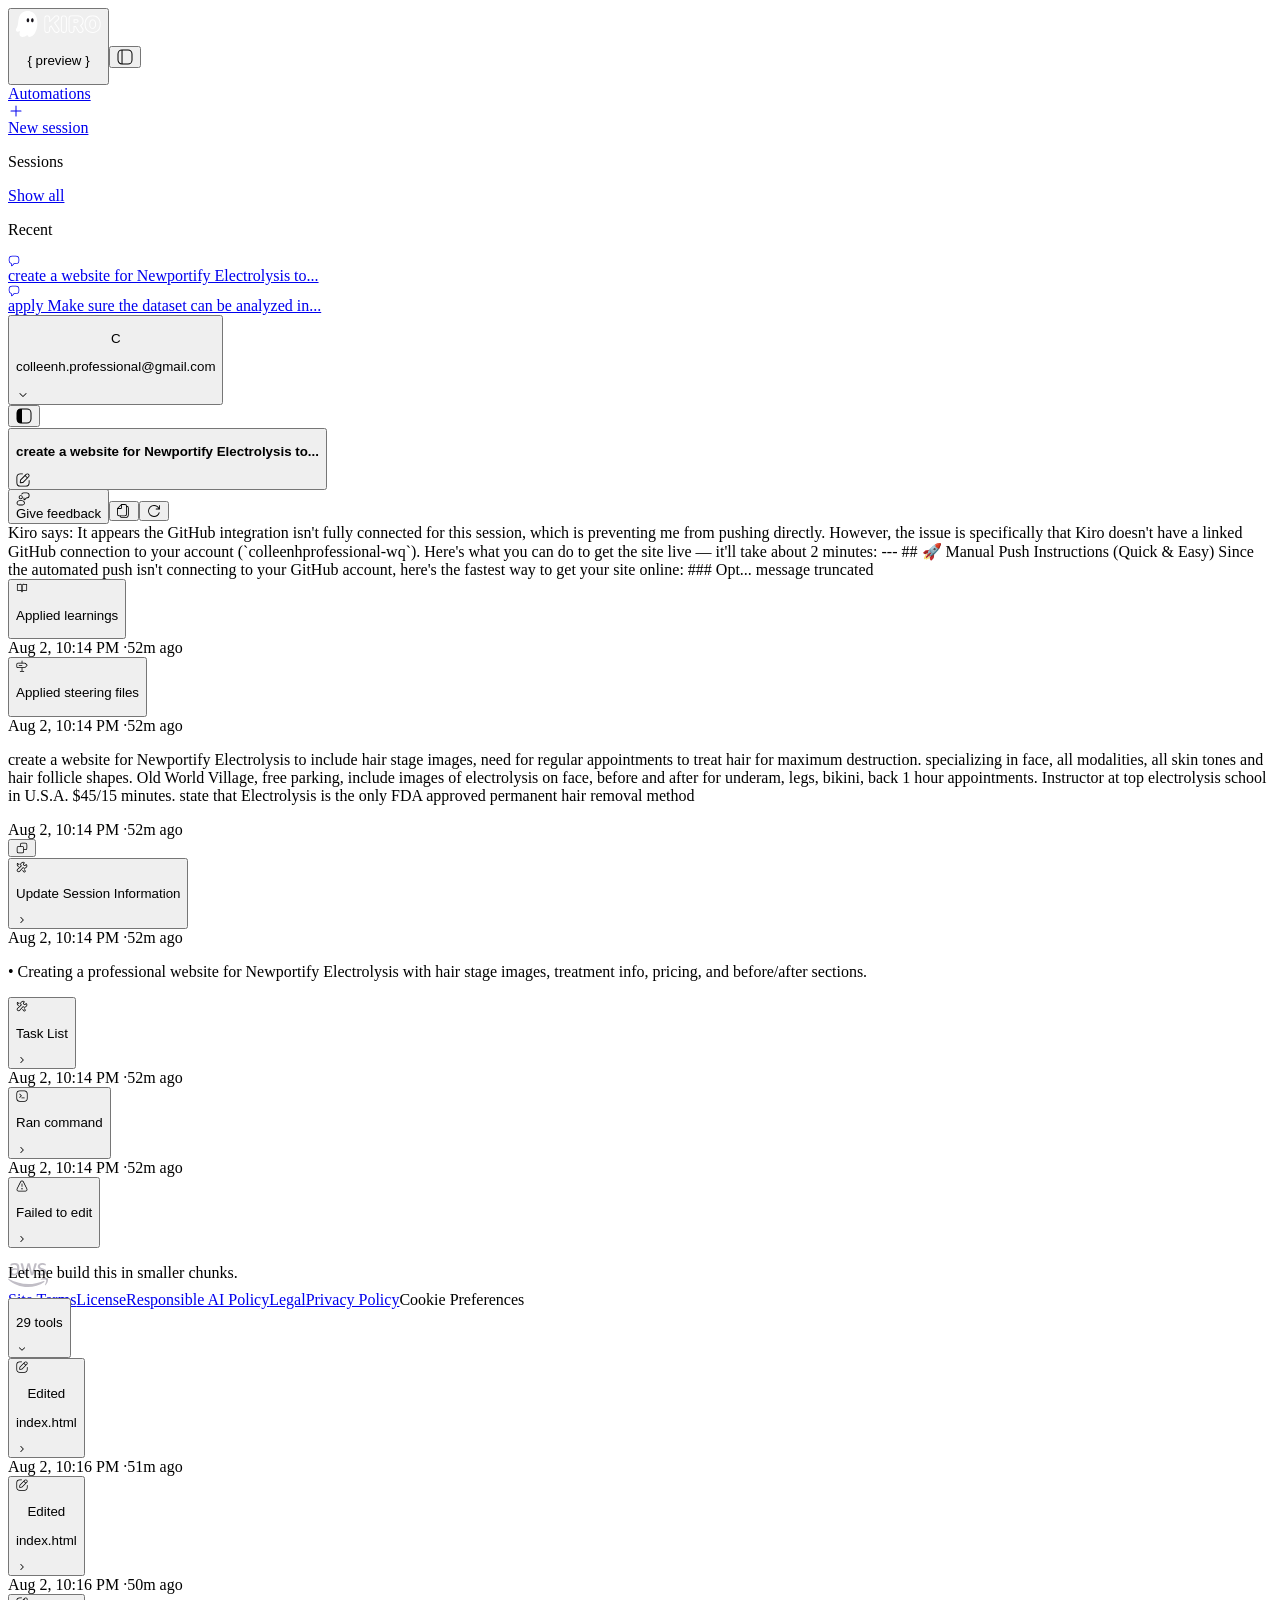
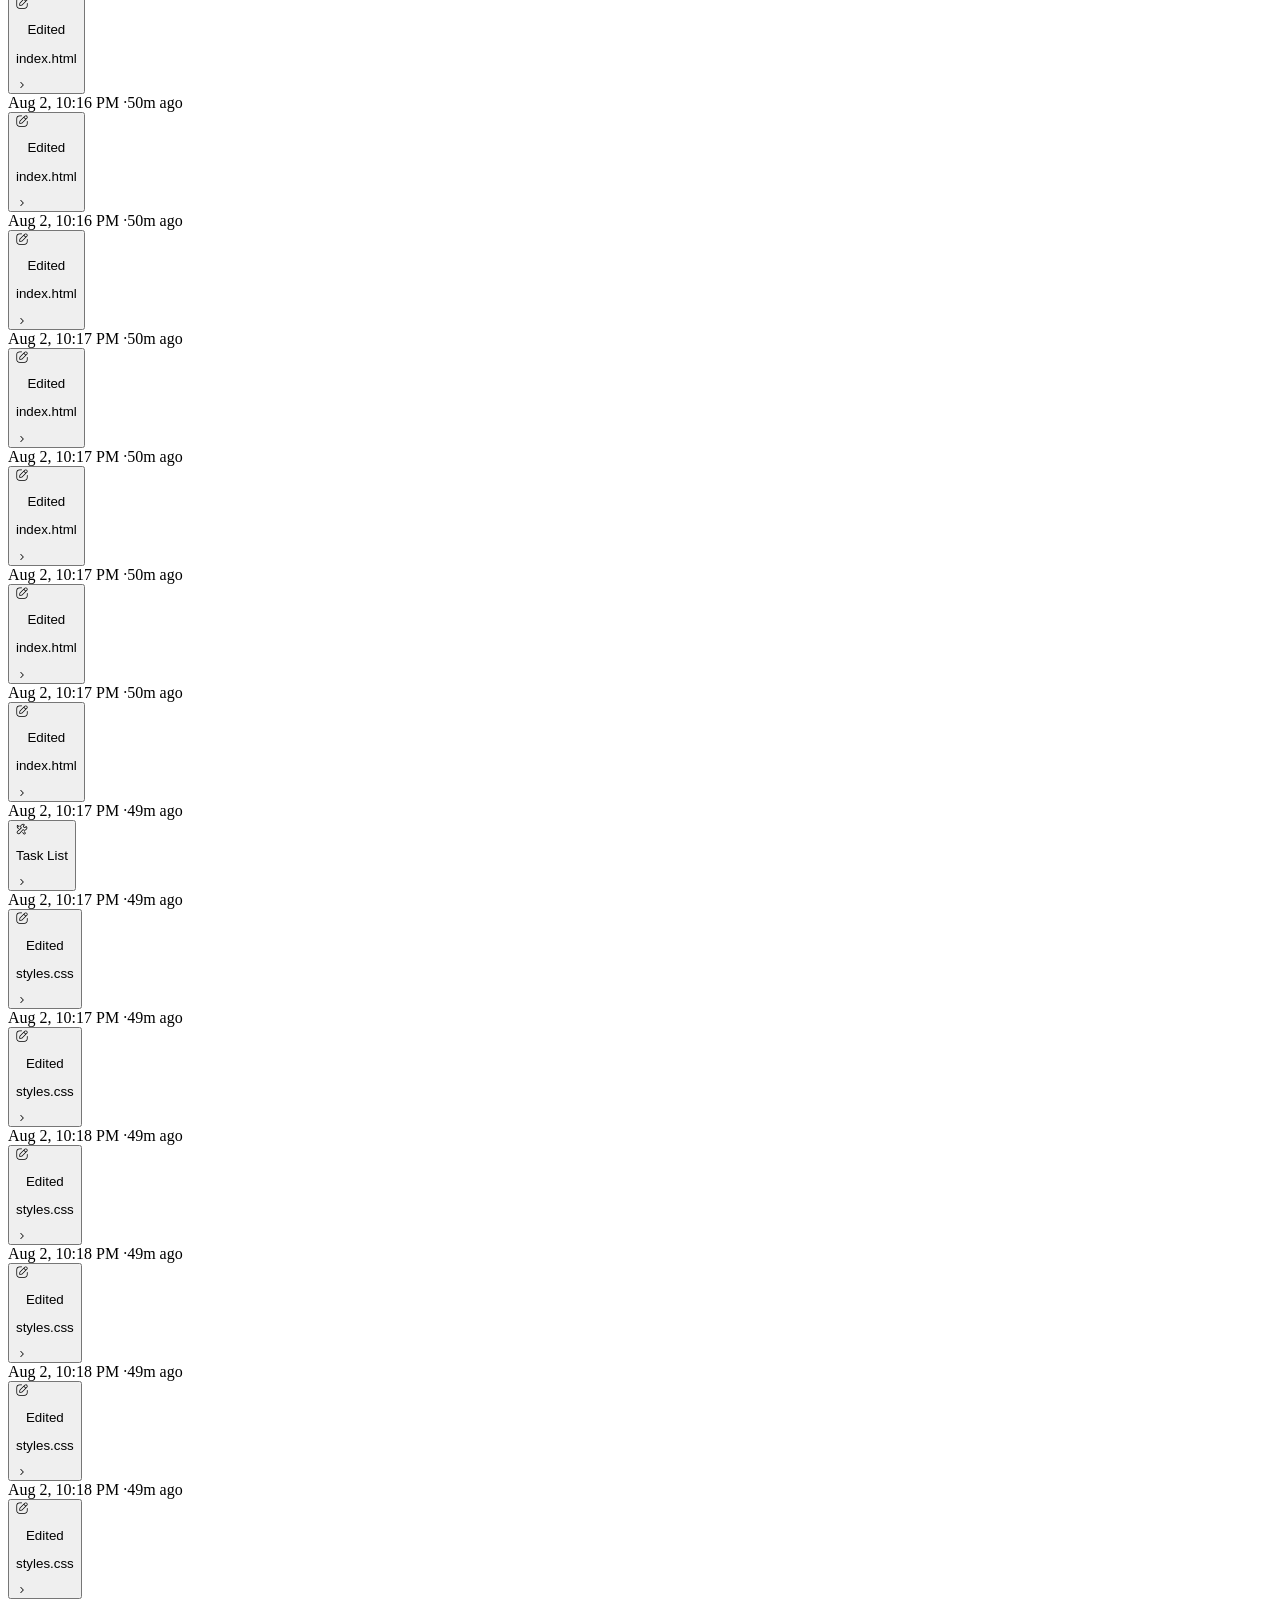
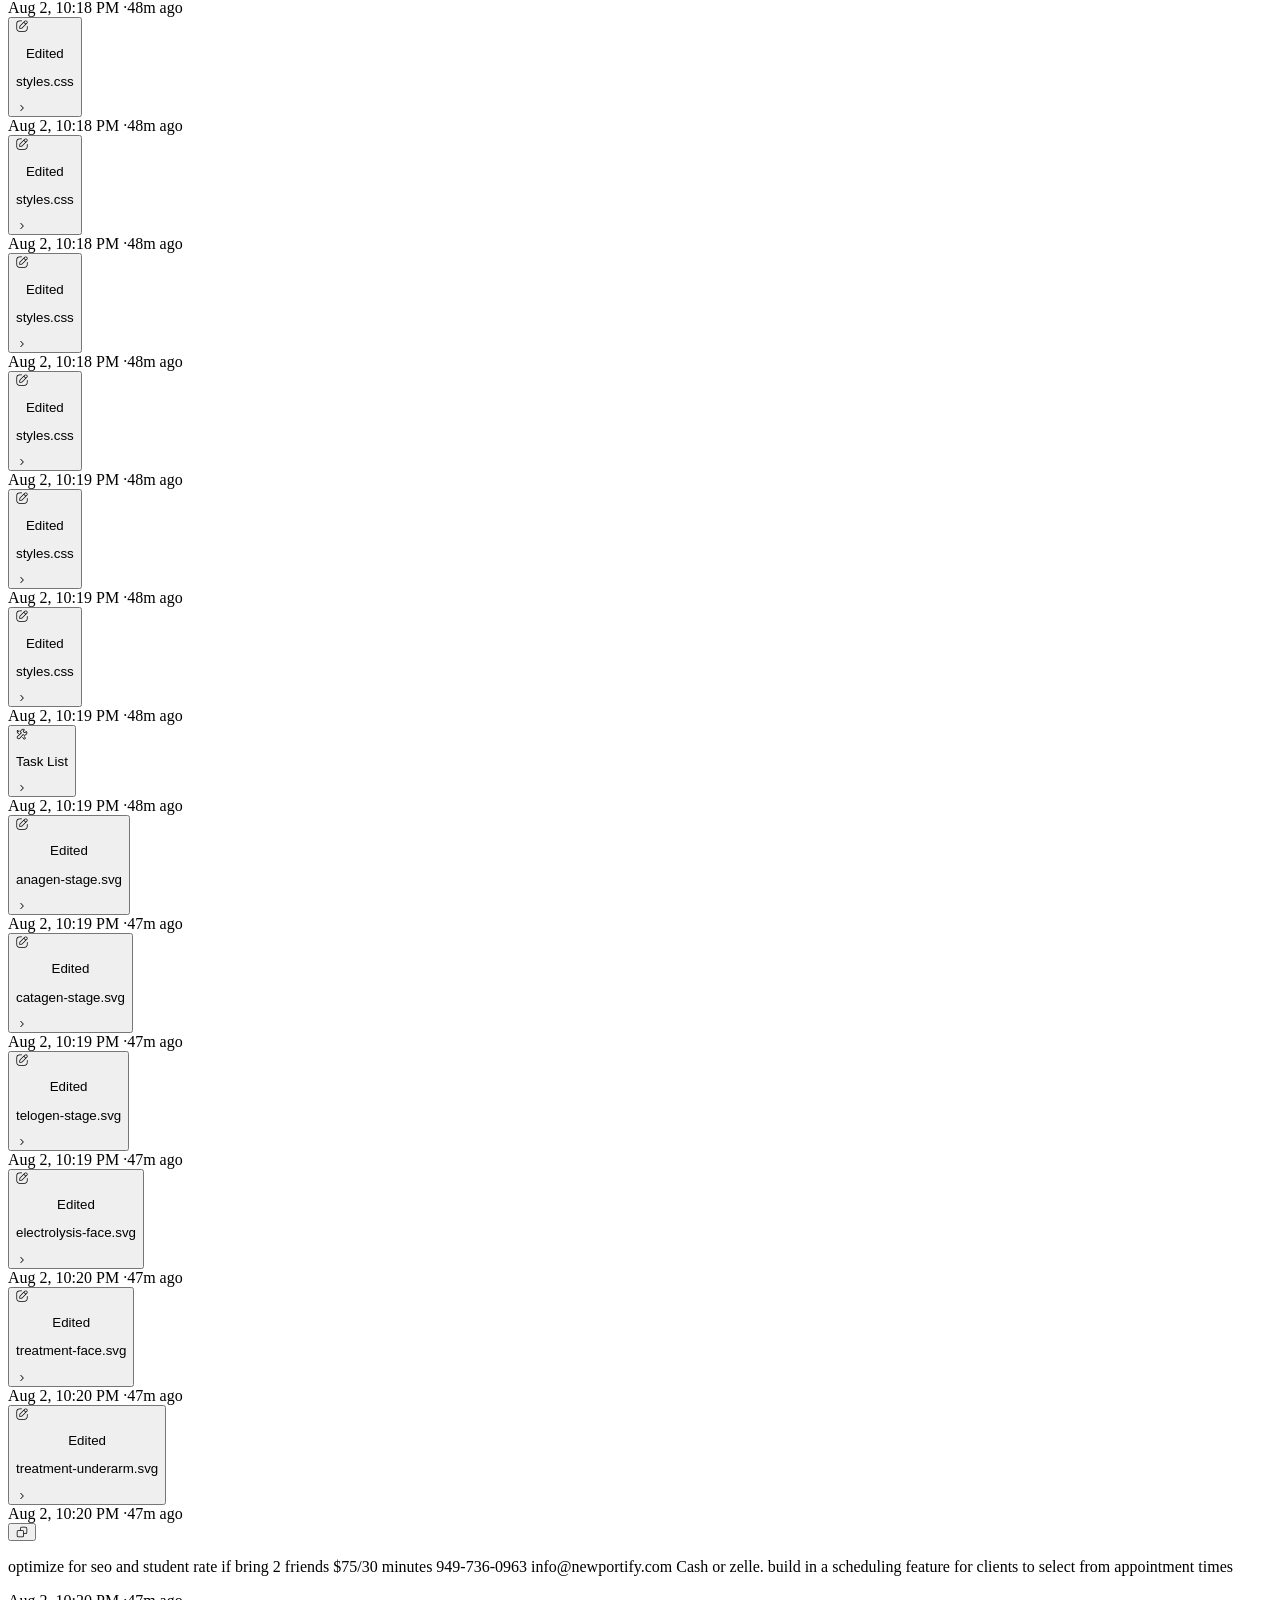
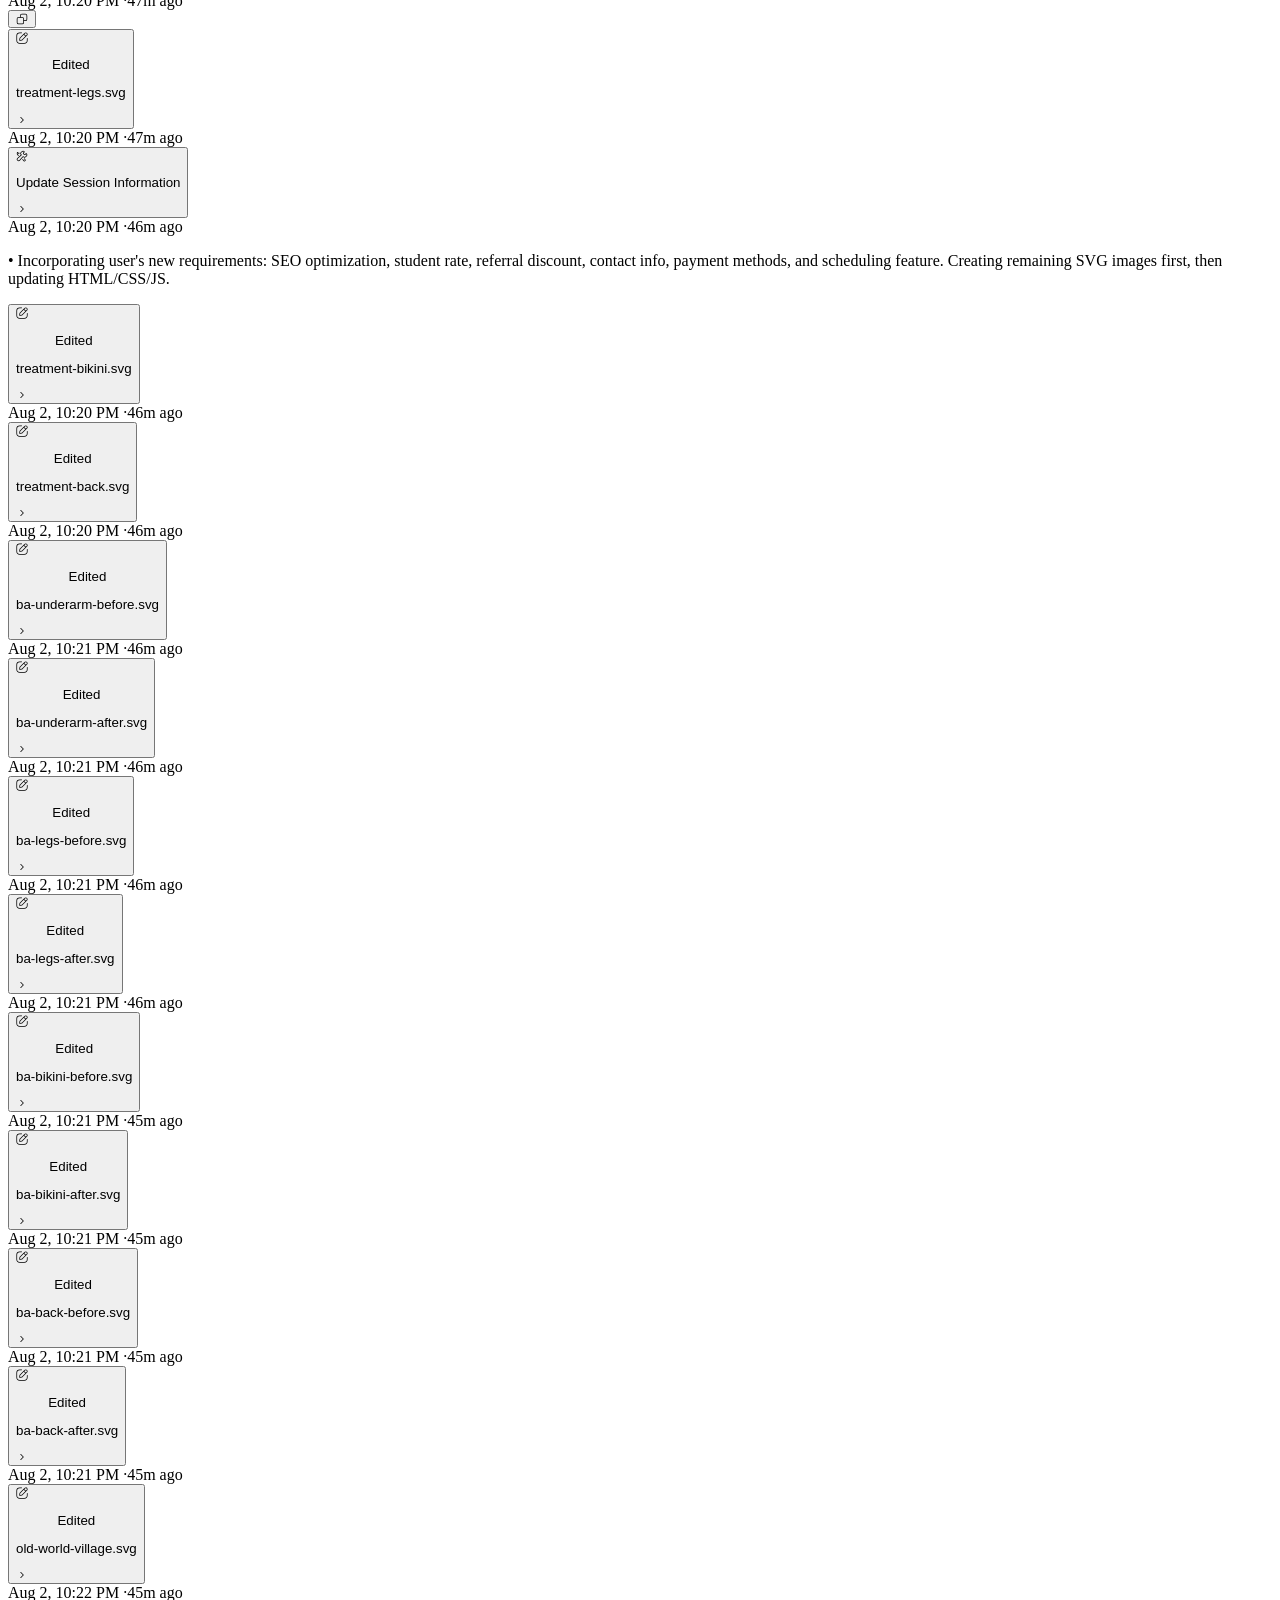
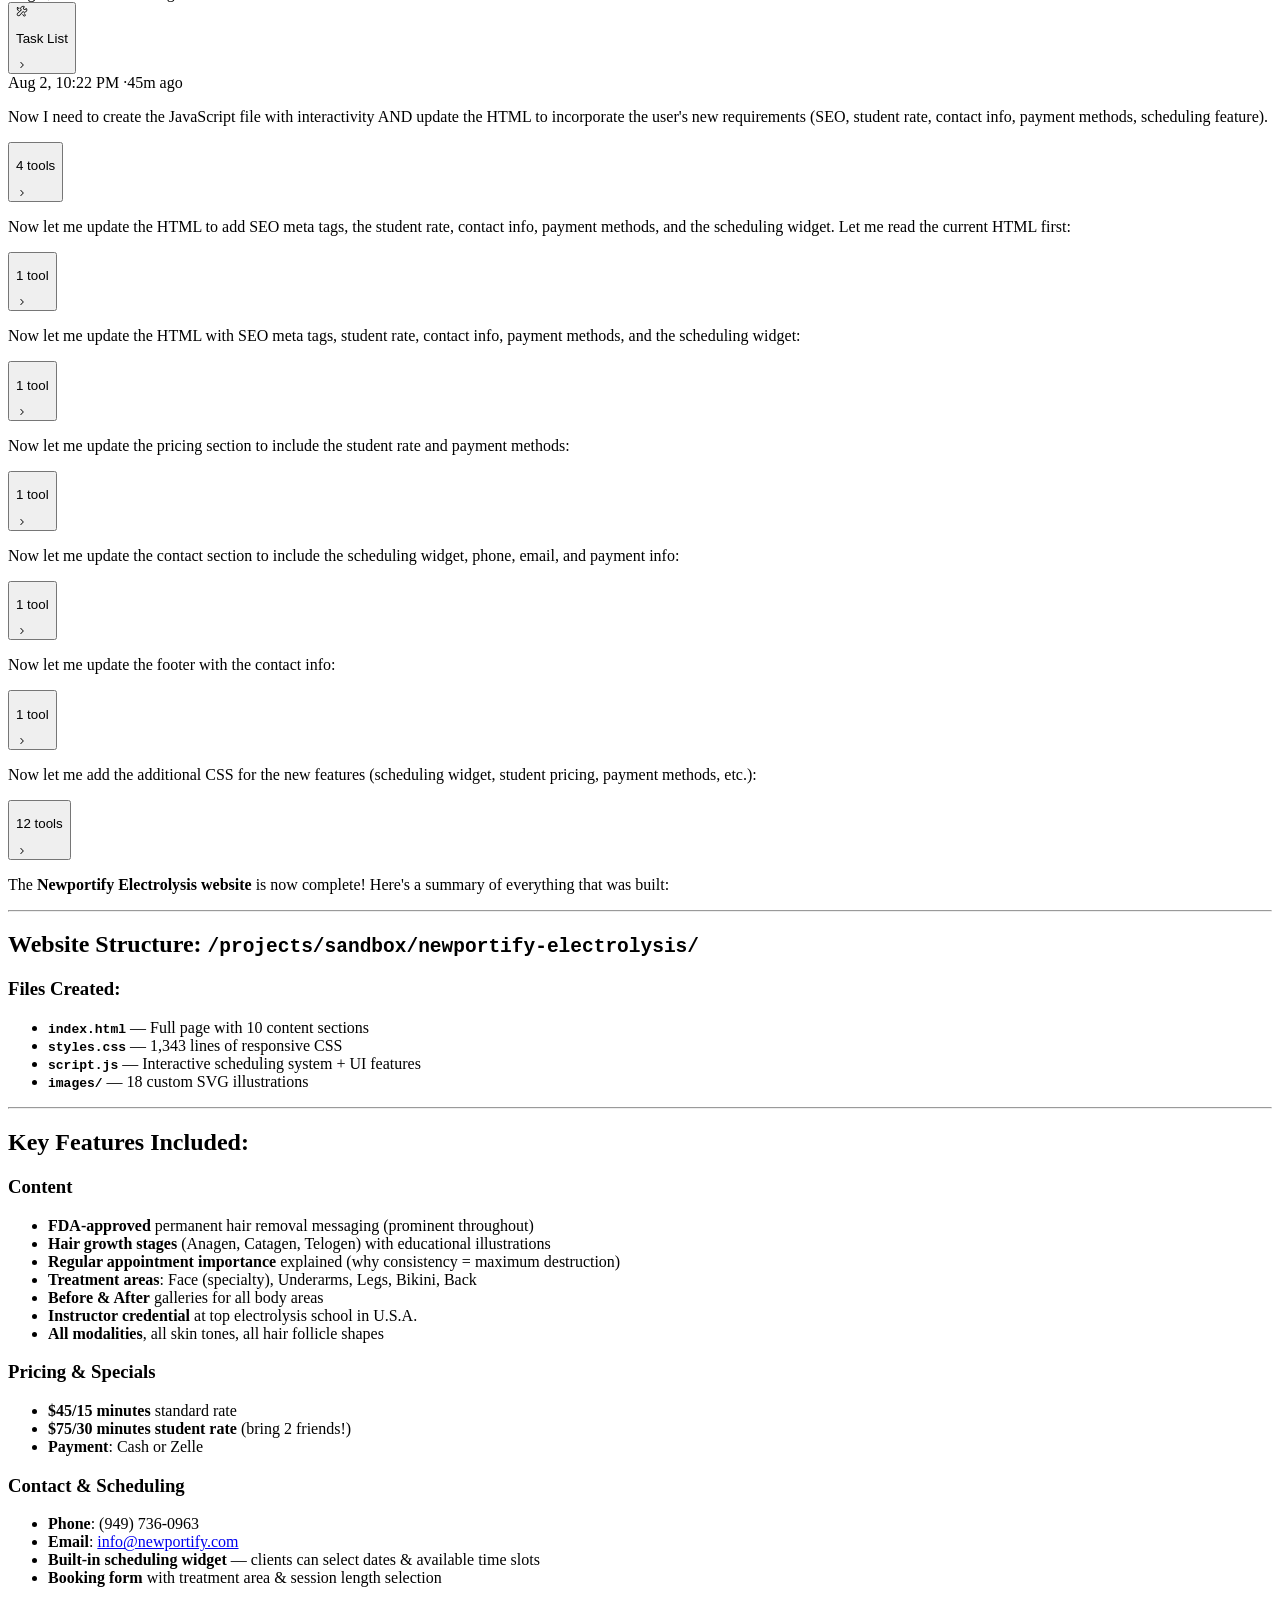
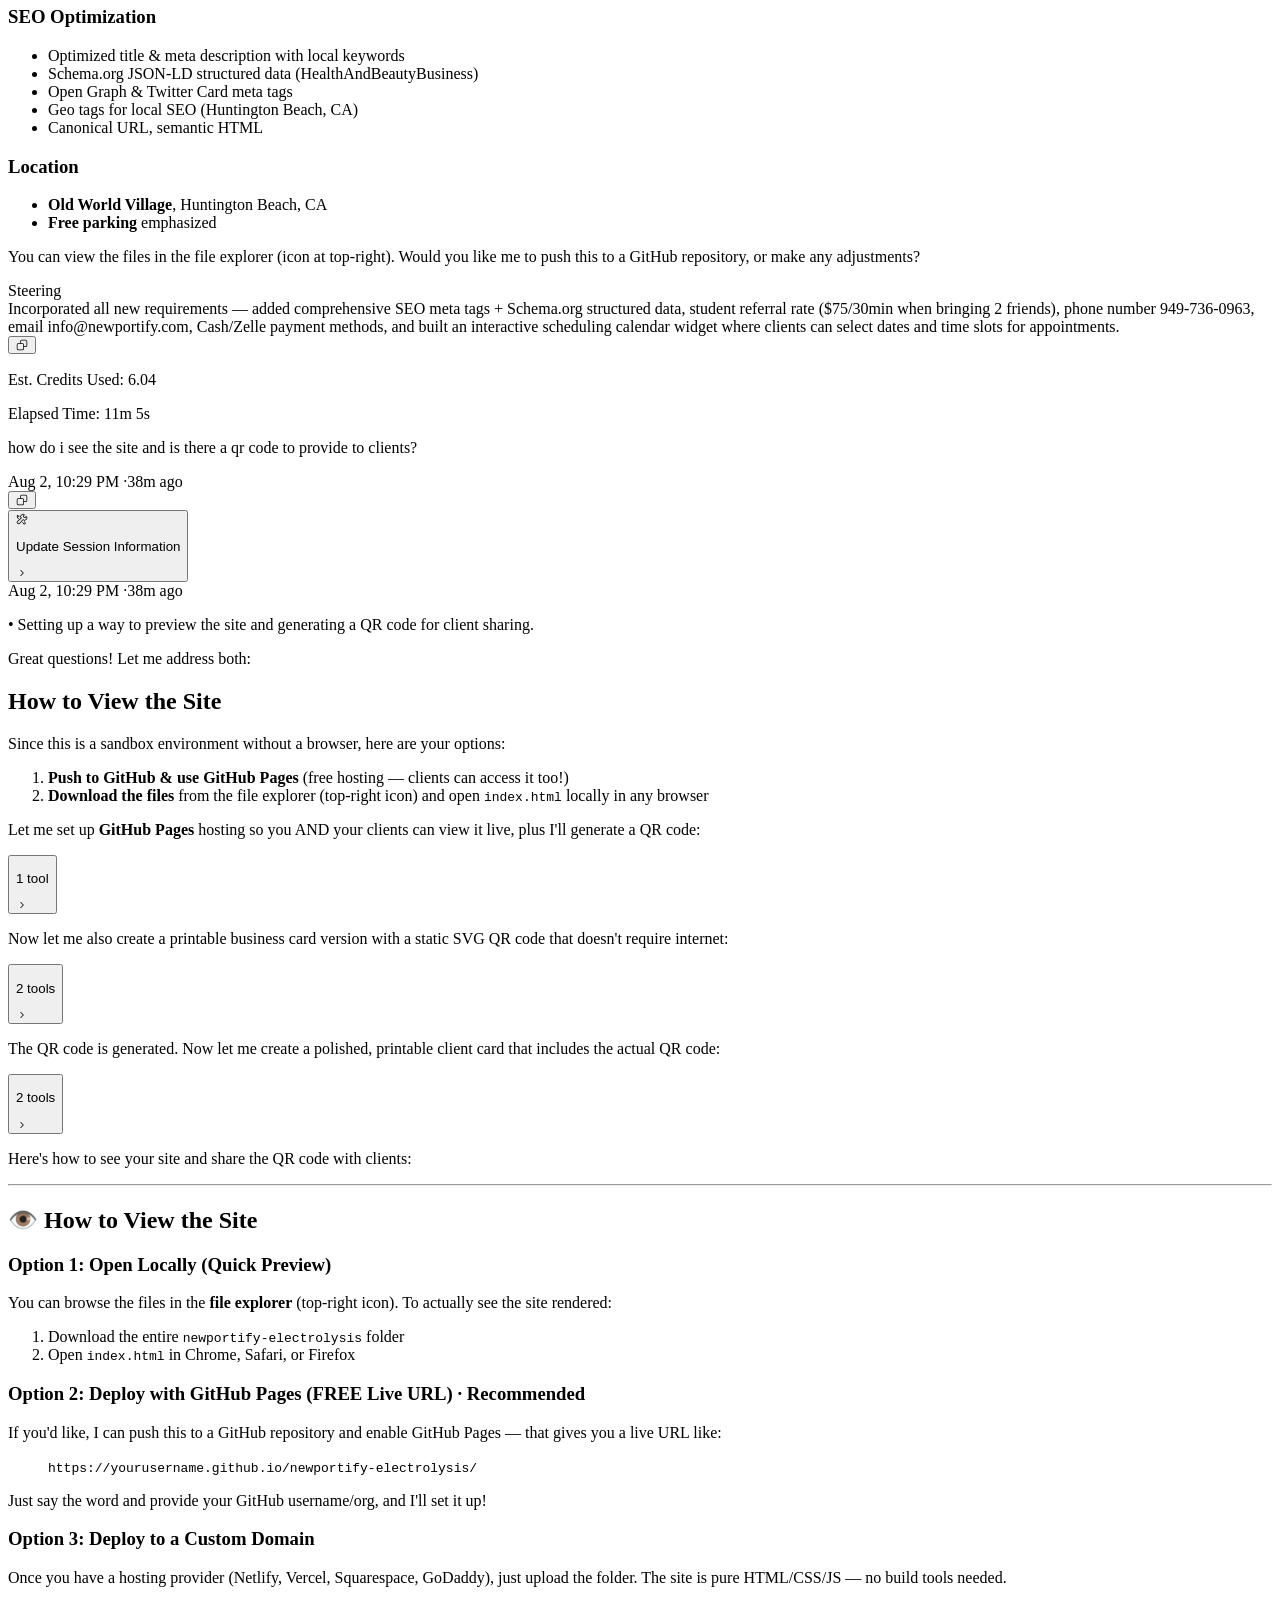
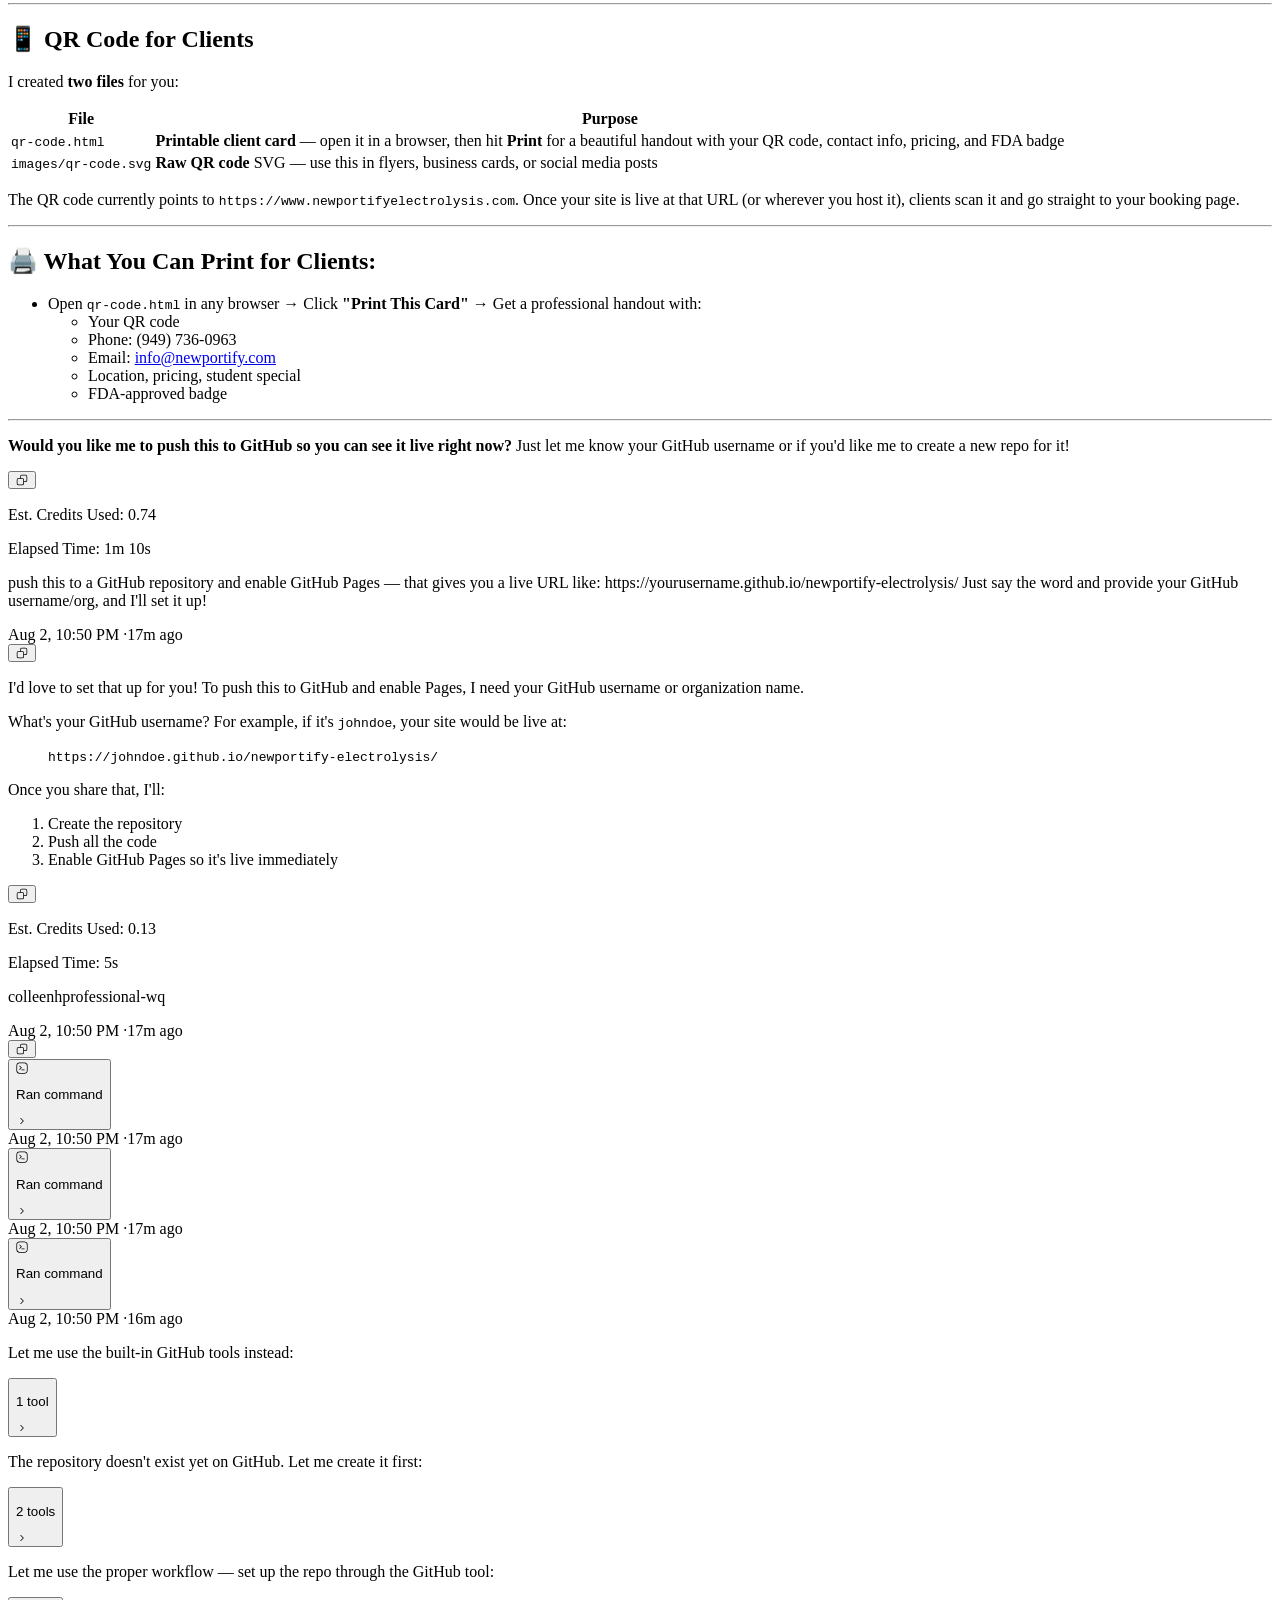
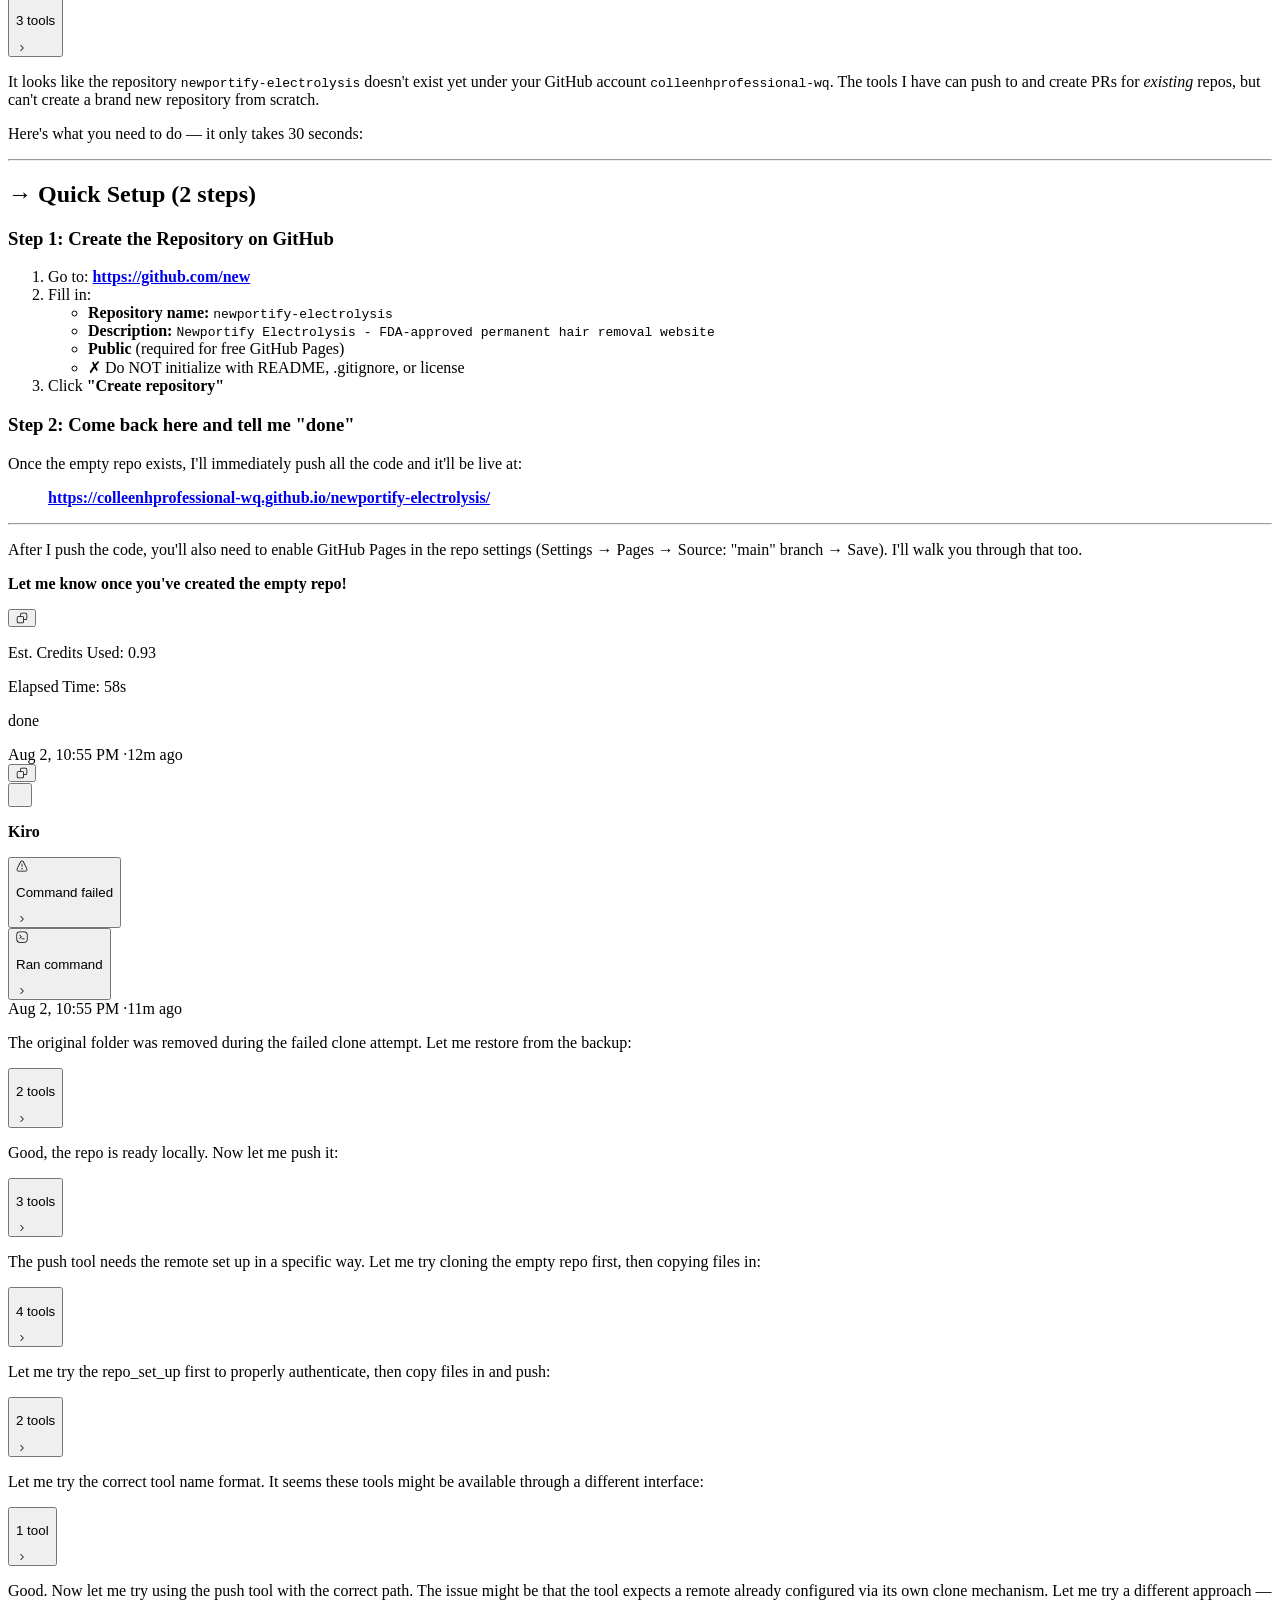
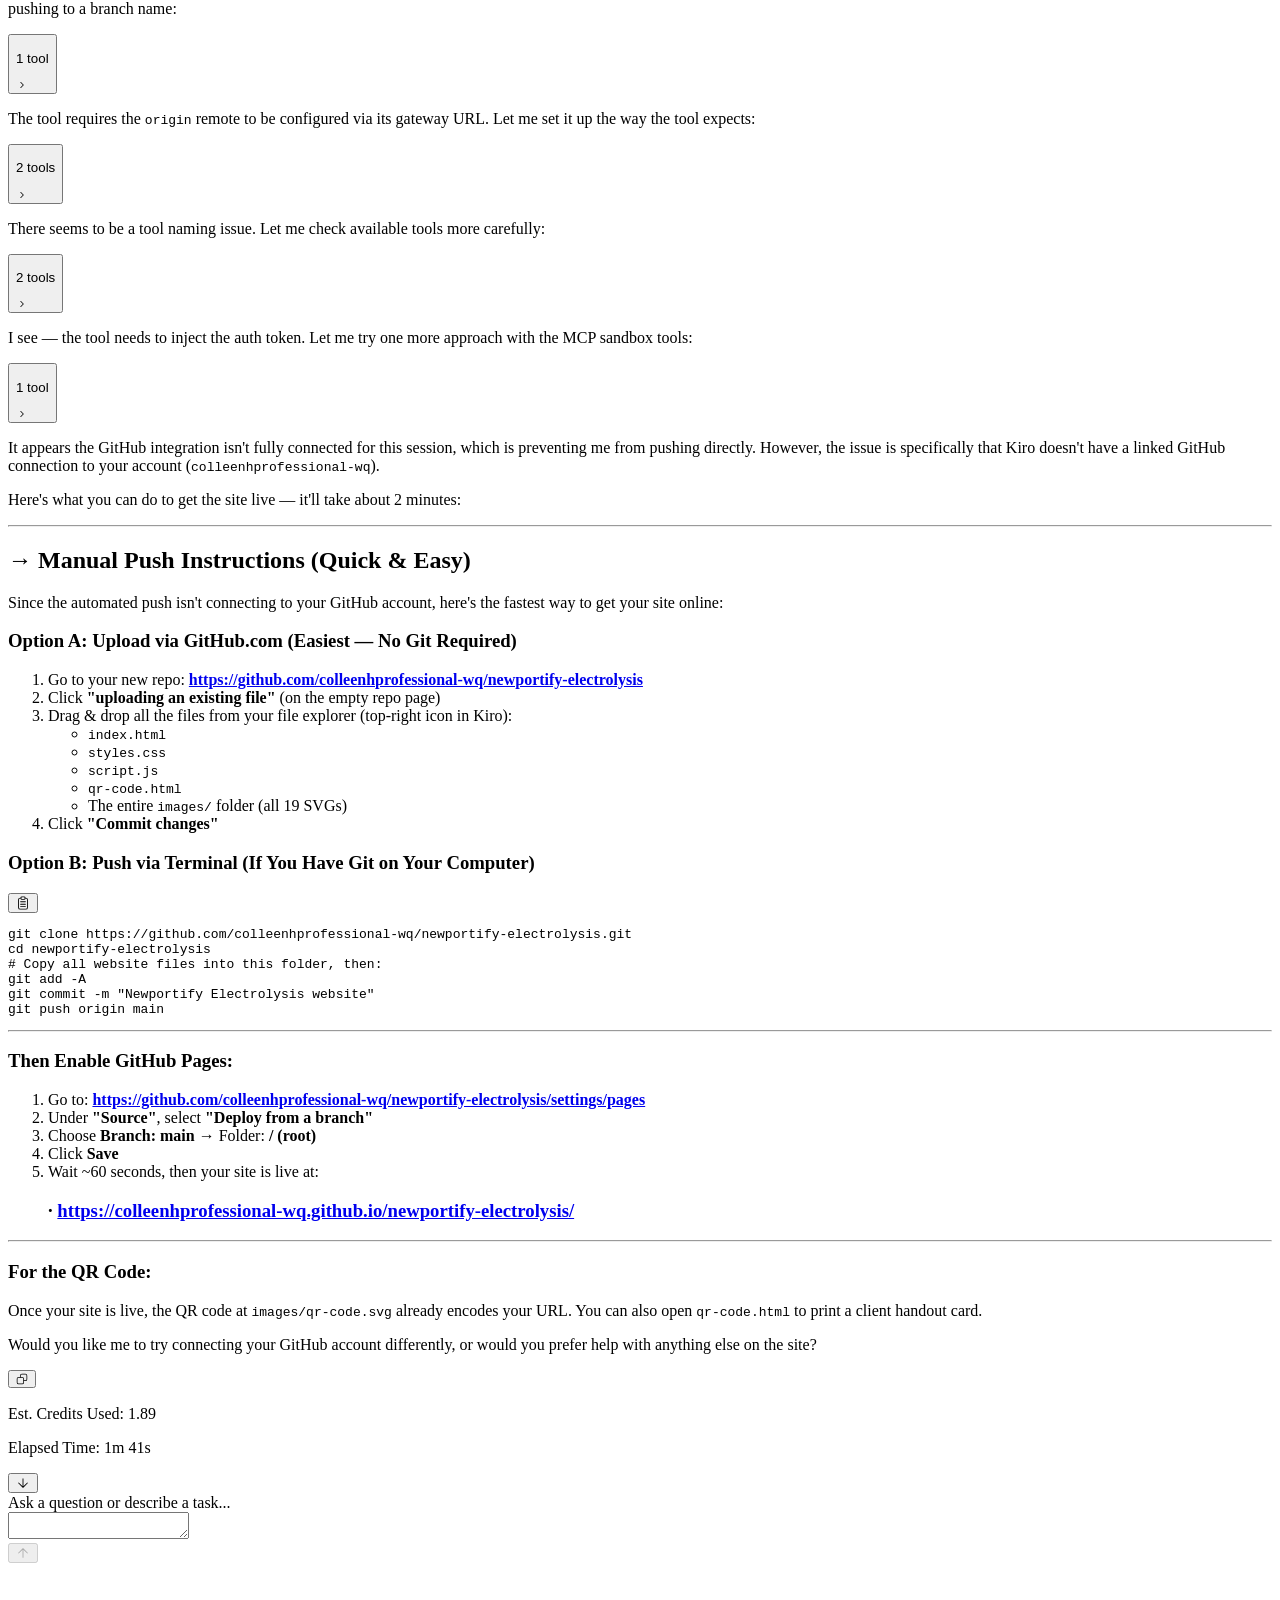
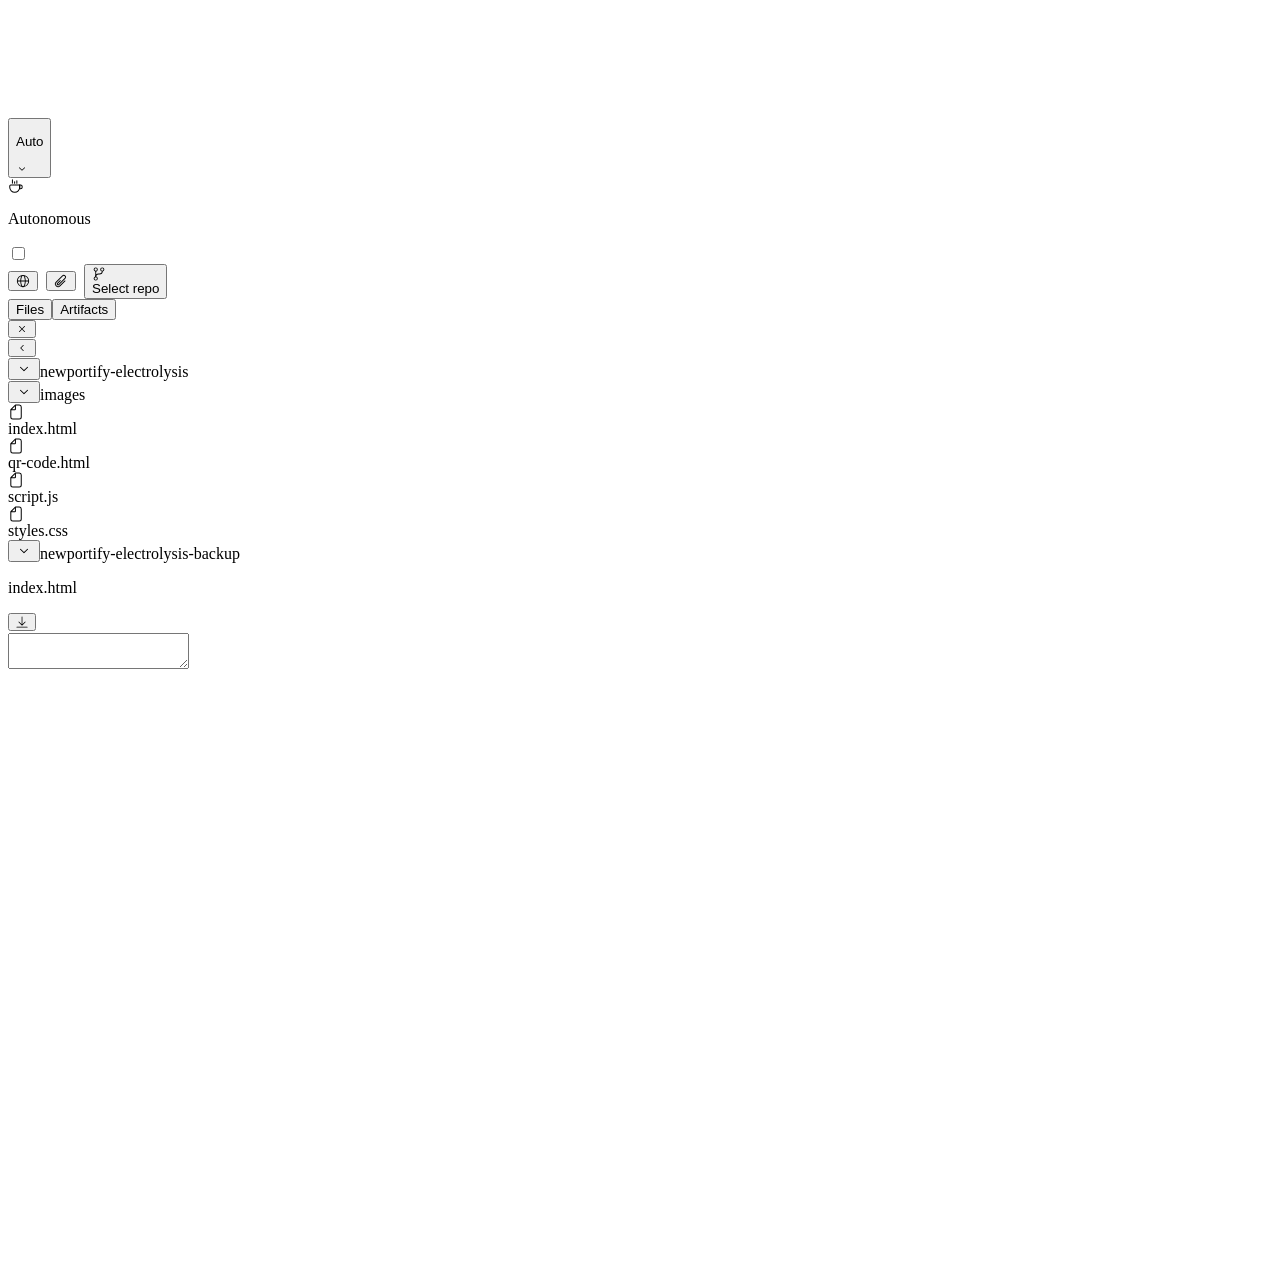
==== commit 4b6cc384: "Add files via upload" ====
--- a/index.html
+++ b/index.html
@@ -1,539 +1,5123 @@
 <!DOCTYPE html>
-<html lang="en">
-<head>
-    <meta charset="UTF-8">
-    <meta name="viewport" content="width=device-width, initial-scale=1.0">
-    <title>Newportify Electrolysis | Permanent Hair Removal | Old World Village, Huntington Beach</title>
-    <meta name="description" content="Newportify Electrolysis - the only FDA-approved permanent hair removal. Specializing in facial electrolysis for all skin tones and hair types. Located at Old World Village with free parking. $45/15 min. Call 949-736-0963.">
-    <meta name="keywords" content="electrolysis, permanent hair removal, facial electrolysis, Huntington Beach, Old World Village, FDA approved, all skin tones, galvanic, thermolysis, blend, upper lip, chin, bikini, underarm, legs, back hair removal, electrolysis near me, Orange County electrolysis">
-    <meta name="author" content="Newportify Electrolysis">
-    <meta name="robots" content="index, follow">
-    <link rel="canonical" href="https://www.newportifyelectrolysis.com/">
-    <!-- Open Graph -->
-    <meta property="og:title" content="Newportify Electrolysis | FDA-Approved Permanent Hair Removal">
-    <meta property="og:description" content="Expert electrolysis for all skin tones and hair types. Specializing in facial treatments. Old World Village, Huntington Beach. $45/15 min.">
-    <meta property="og:type" content="website">
-    <meta property="og:url" content="https://www.newportifyelectrolysis.com/">
-    <meta property="og:locale" content="en_US">
-    <!-- Twitter Card -->
-    <meta name="twitter:card" content="summary_large_image">
-    <meta name="twitter:title" content="Newportify Electrolysis | Permanent Hair Removal">
-    <meta name="twitter:description" content="The only FDA-approved permanent hair removal method. All skin tones, all hair types, all modalities.">
-    <!-- Geo Tags for Local SEO -->
-    <meta name="geo.region" content="US-CA">
-    <meta name="geo.placename" content="Huntington Beach">
-    <!-- Schema.org Structured Data -->
-    <script type="application/ld+json">
-    {
-        "@context": "https://schema.org",
-        "@type": "HealthAndBeautyBusiness",
-        "name": "Newportify Electrolysis",
-        "description": "FDA-approved permanent hair removal electrolysis for all skin tones and hair types",
-        "url": "https://www.newportifyelectrolysis.com",
-        "telephone": "+1-949-736-0963",
-        "email": "info@newportify.com",
-        "address": {
-            "@type": "PostalAddress",
-            "addressLocality": "Huntington Beach",
-            "addressRegion": "CA",
-            "addressCountry": "US"
-        },
-        "priceRange": "$45 per 15 minutes",
-        "paymentAccepted": ["Cash", "Zelle"],
-        "openingHours": "Mo-Sa 09:00-17:00",
-        "amenityFeature": {"@type": "LocationFeatureSpecification", "name": "Free Parking", "value": true},
-        "serviceType": ["Electrolysis", "Permanent Hair Removal", "Facial Hair Removal"]
+<!-- saved from url=(0065)https://app.kiro.dev/session/a8d07e7f-59ea-44fc-bf17-b171b6a83663 -->
+<html lang="en"><head><meta http-equiv="Content-Type" content="text/html; charset=UTF-8">
+  
+  <meta name="viewport" content="width=device-width, initial-scale=1.0">
+  <meta name="nonce" value="d3FPokdVhEq-DyOszSFL4Q">
+  <meta name="csp-nonce" content="d3FPokdVhEq-DyOszSFL4Q">
+  <meta property="csp-nonce" content="d3FPokdVhEq-DyOszSFL4Q">
+  <meta name="stage" content="prod">
+  <meta name="cdn-base-url" content="https://assets.app.kiro.dev/releases/72d261c2209dc2d2">
+  <!-- CSRF token not available for unauthenticated user -->
+  <!-- User ID not available for unauthenticated user -->
+  <!-- IDP not available for unauthenticated user -->
+  <!-- Profile ARN not available -->
+
+  <meta name="user-status" content="anonymous">
+  <meta name="kiro-regions" content="us-east-1,eu-central-1">
+  <meta name="allowlisted-features" value="enableSpecSpaces,enableCoupons,enableFeedback,enableWebRefresh,kaaRemoteLoading,enableStudentPlan,enableApiKeys,enableEducatorPlan,enableAutomations,enableKiroWebPowerAuth,enableGitLabProvider,enableProviderPowers,enableNewOverages,enableRevampedPlans,enablePrDetailPanel,enableMidwayObo">
+  <title>create a website for Newportify Electrolysis to... | Kiro Web</title>
+  <link rel="icon" type="image/svg+xml" href="https://assets.app.kiro.dev/releases/72d261c2209dc2d2/favicon.svg">
+  <link rel="stylesheet" href="./index_files/main.css" nonce="">
+  <link rel="modulepreload" href="./index_files/vendor.js.download" nonce="">
+<link rel="modulepreload" as="script" crossorigin="" href="https://assets.app.kiro.dev/releases/72d261c2209dc2d2/LandingPage.js"><link rel="modulepreload" as="script" crossorigin="" href="https://assets.app.kiro.dev/releases/72d261c2209dc2d2/pending-spec-message-store.js"><link rel="modulepreload" as="script" crossorigin="" href="https://assets.app.kiro.dev/releases/72d261c2209dc2d2/mermaid.js"><link rel="modulepreload" as="script" crossorigin="" href="https://assets.app.kiro.dev/releases/72d261c2209dc2d2/RepoButton.js"><link rel="modulepreload" as="script" crossorigin="" href="https://assets.app.kiro.dev/releases/72d261c2209dc2d2/useInitiateProviderAuth.js"><link rel="modulepreload" as="script" crossorigin="" href="https://assets.app.kiro.dev/releases/72d261c2209dc2d2/oauth-state.js"><link rel="modulepreload" as="script" crossorigin="" href="https://assets.app.kiro.dev/releases/72d261c2209dc2d2/GitLabPatModal.js"><link rel="modulepreload" as="script" crossorigin="" href="https://assets.app.kiro.dev/releases/72d261c2209dc2d2/useAvailableProviders.js"><link rel="modulepreload" as="script" crossorigin="" href="https://assets.app.kiro.dev/releases/72d261c2209dc2d2/useCompleteProviderAuth.js"><link rel="modulepreload" as="script" crossorigin="" href="https://assets.app.kiro.dev/releases/72d261c2209dc2d2/NetworkAccessSelector.js"><link rel="modulepreload" as="script" crossorigin="" href="https://assets.app.kiro.dev/releases/72d261c2209dc2d2/constants.js"><link rel="stylesheet" crossorigin="" href="./index_files/NetworkAccessSelector-iPW-nWJh.css"><link rel="modulepreload" as="script" crossorigin="" href="https://assets.app.kiro.dev/releases/72d261c2209dc2d2/emailConsentEligibility.js"><link rel="modulepreload" as="script" crossorigin="" href="https://assets.app.kiro.dev/releases/72d261c2209dc2d2/use-landing-page-gate.js"><link rel="modulepreload" as="script" crossorigin="" href="https://assets.app.kiro.dev/releases/72d261c2209dc2d2/PendingInvitationsModal.js"><link rel="stylesheet" crossorigin="" href="./index_files/PendingInvitationsModal-BiOPzJdc.css"><link rel="modulepreload" as="script" crossorigin="" href="https://assets.app.kiro.dev/releases/72d261c2209dc2d2/pending-autonomous-message-store.js"><link rel="modulepreload" as="script" crossorigin="" href="https://assets.app.kiro.dev/releases/72d261c2209dc2d2/emailConsentTelemetry.js"><link rel="stylesheet" crossorigin="" href="./index_files/LandingPage-BdJgtByx.css"><style></style><link rel="modulepreload" as="script" crossorigin="" href="https://assets.app.kiro.dev/releases/72d261c2209dc2d2/SessionDetail.js"><link rel="modulepreload" as="script" crossorigin="" href="https://assets.app.kiro.dev/releases/72d261c2209dc2d2/survey-sampling.js"><link rel="modulepreload" as="script" crossorigin="" href="https://assets.app.kiro.dev/releases/72d261c2209dc2d2/MarkdownPreview.js"><link rel="stylesheet" crossorigin="" href="./index_files/SessionDetail-B5PXTyy5.css"><link rel="modulepreload" as="script" crossorigin="" href="https://assets.app.kiro.dev/releases/72d261c2209dc2d2/KiroCodeViewerInner.js"><link rel="stylesheet" crossorigin="" href="./index_files/KiroCodeViewerInner-DVPhPZL0.css"><link rel="modulepreload" as="script" crossorigin="" href="https://assets.app.kiro.dev/releases/72d261c2209dc2d2/python.js"><style nonce="" type="text/css" media="screen" class="monaco-colors">.codicon-add:before { content: '\ea60'; }
+.codicon-plus:before { content: '\ea60'; }
+.codicon-gist-new:before { content: '\ea60'; }
+.codicon-repo-create:before { content: '\ea60'; }
+.codicon-lightbulb:before { content: '\ea61'; }
+.codicon-light-bulb:before { content: '\ea61'; }
+.codicon-repo:before { content: '\ea62'; }
+.codicon-repo-delete:before { content: '\ea62'; }
+.codicon-gist-fork:before { content: '\ea63'; }
+.codicon-repo-forked:before { content: '\ea63'; }
+.codicon-git-pull-request:before { content: '\ea64'; }
+.codicon-git-pull-request-abandoned:before { content: '\ea64'; }
+.codicon-record-keys:before { content: '\ea65'; }
+.codicon-keyboard:before { content: '\ea65'; }
+.codicon-tag:before { content: '\ea66'; }
+.codicon-git-pull-request-label:before { content: '\ea66'; }
+.codicon-tag-add:before { content: '\ea66'; }
+.codicon-tag-remove:before { content: '\ea66'; }
+.codicon-person:before { content: '\ea67'; }
+.codicon-person-follow:before { content: '\ea67'; }
+.codicon-person-outline:before { content: '\ea67'; }
+.codicon-person-filled:before { content: '\ea67'; }
+.codicon-source-control:before { content: '\ea68'; }
+.codicon-mirror:before { content: '\ea69'; }
+.codicon-mirror-public:before { content: '\ea69'; }
+.codicon-star:before { content: '\ea6a'; }
+.codicon-star-add:before { content: '\ea6a'; }
+.codicon-star-delete:before { content: '\ea6a'; }
+.codicon-star-empty:before { content: '\ea6a'; }
+.codicon-comment:before { content: '\ea6b'; }
+.codicon-comment-add:before { content: '\ea6b'; }
+.codicon-alert:before { content: '\ea6c'; }
+.codicon-warning:before { content: '\ea6c'; }
+.codicon-search:before { content: '\ea6d'; }
+.codicon-search-save:before { content: '\ea6d'; }
+.codicon-log-out:before { content: '\ea6e'; }
+.codicon-sign-out:before { content: '\ea6e'; }
+.codicon-log-in:before { content: '\ea6f'; }
+.codicon-sign-in:before { content: '\ea6f'; }
+.codicon-eye:before { content: '\ea70'; }
+.codicon-eye-unwatch:before { content: '\ea70'; }
+.codicon-eye-watch:before { content: '\ea70'; }
+.codicon-circle-filled:before { content: '\ea71'; }
+.codicon-primitive-dot:before { content: '\ea71'; }
+.codicon-close-dirty:before { content: '\ea71'; }
+.codicon-debug-breakpoint:before { content: '\ea71'; }
+.codicon-debug-breakpoint-disabled:before { content: '\ea71'; }
+.codicon-debug-hint:before { content: '\ea71'; }
+.codicon-terminal-decoration-success:before { content: '\ea71'; }
+.codicon-primitive-square:before { content: '\ea72'; }
+.codicon-edit:before { content: '\ea73'; }
+.codicon-pencil:before { content: '\ea73'; }
+.codicon-info:before { content: '\ea74'; }
+.codicon-issue-opened:before { content: '\ea74'; }
+.codicon-gist-private:before { content: '\ea75'; }
+.codicon-git-fork-private:before { content: '\ea75'; }
+.codicon-lock:before { content: '\ea75'; }
+.codicon-mirror-private:before { content: '\ea75'; }
+.codicon-close:before { content: '\ea76'; }
+.codicon-remove-close:before { content: '\ea76'; }
+.codicon-x:before { content: '\ea76'; }
+.codicon-repo-sync:before { content: '\ea77'; }
+.codicon-sync:before { content: '\ea77'; }
+.codicon-clone:before { content: '\ea78'; }
+.codicon-desktop-download:before { content: '\ea78'; }
+.codicon-beaker:before { content: '\ea79'; }
+.codicon-microscope:before { content: '\ea79'; }
+.codicon-vm:before { content: '\ea7a'; }
+.codicon-device-desktop:before { content: '\ea7a'; }
+.codicon-file:before { content: '\ea7b'; }
+.codicon-more:before { content: '\ea7c'; }
+.codicon-ellipsis:before { content: '\ea7c'; }
+.codicon-kebab-horizontal:before { content: '\ea7c'; }
+.codicon-mail-reply:before { content: '\ea7d'; }
+.codicon-reply:before { content: '\ea7d'; }
+.codicon-organization:before { content: '\ea7e'; }
+.codicon-organization-filled:before { content: '\ea7e'; }
+.codicon-organization-outline:before { content: '\ea7e'; }
+.codicon-new-file:before { content: '\ea7f'; }
+.codicon-file-add:before { content: '\ea7f'; }
+.codicon-new-folder:before { content: '\ea80'; }
+.codicon-file-directory-create:before { content: '\ea80'; }
+.codicon-trash:before { content: '\ea81'; }
+.codicon-trashcan:before { content: '\ea81'; }
+.codicon-history:before { content: '\ea82'; }
+.codicon-clock:before { content: '\ea82'; }
+.codicon-folder:before { content: '\ea83'; }
+.codicon-file-directory:before { content: '\ea83'; }
+.codicon-symbol-folder:before { content: '\ea83'; }
+.codicon-logo-github:before { content: '\ea84'; }
+.codicon-mark-github:before { content: '\ea84'; }
+.codicon-github:before { content: '\ea84'; }
+.codicon-terminal:before { content: '\ea85'; }
+.codicon-console:before { content: '\ea85'; }
+.codicon-repl:before { content: '\ea85'; }
+.codicon-zap:before { content: '\ea86'; }
+.codicon-symbol-event:before { content: '\ea86'; }
+.codicon-error:before { content: '\ea87'; }
+.codicon-stop:before { content: '\ea87'; }
+.codicon-variable:before { content: '\ea88'; }
+.codicon-symbol-variable:before { content: '\ea88'; }
+.codicon-array:before { content: '\ea8a'; }
+.codicon-symbol-array:before { content: '\ea8a'; }
+.codicon-symbol-module:before { content: '\ea8b'; }
+.codicon-symbol-package:before { content: '\ea8b'; }
+.codicon-symbol-namespace:before { content: '\ea8b'; }
+.codicon-symbol-object:before { content: '\ea8b'; }
+.codicon-symbol-method:before { content: '\ea8c'; }
+.codicon-symbol-function:before { content: '\ea8c'; }
+.codicon-symbol-constructor:before { content: '\ea8c'; }
+.codicon-symbol-boolean:before { content: '\ea8f'; }
+.codicon-symbol-null:before { content: '\ea8f'; }
+.codicon-symbol-numeric:before { content: '\ea90'; }
+.codicon-symbol-number:before { content: '\ea90'; }
+.codicon-symbol-structure:before { content: '\ea91'; }
+.codicon-symbol-struct:before { content: '\ea91'; }
+.codicon-symbol-parameter:before { content: '\ea92'; }
+.codicon-symbol-type-parameter:before { content: '\ea92'; }
+.codicon-symbol-key:before { content: '\ea93'; }
+.codicon-symbol-text:before { content: '\ea93'; }
+.codicon-symbol-reference:before { content: '\ea94'; }
+.codicon-go-to-file:before { content: '\ea94'; }
+.codicon-symbol-enum:before { content: '\ea95'; }
+.codicon-symbol-value:before { content: '\ea95'; }
+.codicon-symbol-ruler:before { content: '\ea96'; }
+.codicon-symbol-unit:before { content: '\ea96'; }
+.codicon-activate-breakpoints:before { content: '\ea97'; }
+.codicon-archive:before { content: '\ea98'; }
+.codicon-arrow-both:before { content: '\ea99'; }
+.codicon-arrow-down:before { content: '\ea9a'; }
+.codicon-arrow-left:before { content: '\ea9b'; }
+.codicon-arrow-right:before { content: '\ea9c'; }
+.codicon-arrow-small-down:before { content: '\ea9d'; }
+.codicon-arrow-small-left:before { content: '\ea9e'; }
+.codicon-arrow-small-right:before { content: '\ea9f'; }
+.codicon-arrow-small-up:before { content: '\eaa0'; }
+.codicon-arrow-up:before { content: '\eaa1'; }
+.codicon-bell:before { content: '\eaa2'; }
+.codicon-bold:before { content: '\eaa3'; }
+.codicon-book:before { content: '\eaa4'; }
+.codicon-bookmark:before { content: '\eaa5'; }
+.codicon-debug-breakpoint-conditional-unverified:before { content: '\eaa6'; }
+.codicon-debug-breakpoint-conditional:before { content: '\eaa7'; }
+.codicon-debug-breakpoint-conditional-disabled:before { content: '\eaa7'; }
+.codicon-debug-breakpoint-data-unverified:before { content: '\eaa8'; }
+.codicon-debug-breakpoint-data:before { content: '\eaa9'; }
+.codicon-debug-breakpoint-data-disabled:before { content: '\eaa9'; }
+.codicon-debug-breakpoint-log-unverified:before { content: '\eaaa'; }
+.codicon-debug-breakpoint-log:before { content: '\eaab'; }
+.codicon-debug-breakpoint-log-disabled:before { content: '\eaab'; }
+.codicon-briefcase:before { content: '\eaac'; }
+.codicon-broadcast:before { content: '\eaad'; }
+.codicon-browser:before { content: '\eaae'; }
+.codicon-bug:before { content: '\eaaf'; }
+.codicon-calendar:before { content: '\eab0'; }
+.codicon-case-sensitive:before { content: '\eab1'; }
+.codicon-check:before { content: '\eab2'; }
+.codicon-checklist:before { content: '\eab3'; }
+.codicon-chevron-down:before { content: '\eab4'; }
+.codicon-chevron-left:before { content: '\eab5'; }
+.codicon-chevron-right:before { content: '\eab6'; }
+.codicon-chevron-up:before { content: '\eab7'; }
+.codicon-chrome-close:before { content: '\eab8'; }
+.codicon-chrome-maximize:before { content: '\eab9'; }
+.codicon-chrome-minimize:before { content: '\eaba'; }
+.codicon-chrome-restore:before { content: '\eabb'; }
+.codicon-circle-outline:before { content: '\eabc'; }
+.codicon-circle:before { content: '\eabc'; }
+.codicon-debug-breakpoint-unverified:before { content: '\eabc'; }
+.codicon-terminal-decoration-incomplete:before { content: '\eabc'; }
+.codicon-circle-slash:before { content: '\eabd'; }
+.codicon-circuit-board:before { content: '\eabe'; }
+.codicon-clear-all:before { content: '\eabf'; }
+.codicon-clippy:before { content: '\eac0'; }
+.codicon-close-all:before { content: '\eac1'; }
+.codicon-cloud-download:before { content: '\eac2'; }
+.codicon-cloud-upload:before { content: '\eac3'; }
+.codicon-code:before { content: '\eac4'; }
+.codicon-collapse-all:before { content: '\eac5'; }
+.codicon-color-mode:before { content: '\eac6'; }
+.codicon-comment-discussion:before { content: '\eac7'; }
+.codicon-credit-card:before { content: '\eac9'; }
+.codicon-dash:before { content: '\eacc'; }
+.codicon-dashboard:before { content: '\eacd'; }
+.codicon-database:before { content: '\eace'; }
+.codicon-debug-continue:before { content: '\eacf'; }
+.codicon-debug-disconnect:before { content: '\ead0'; }
+.codicon-debug-pause:before { content: '\ead1'; }
+.codicon-debug-restart:before { content: '\ead2'; }
+.codicon-debug-start:before { content: '\ead3'; }
+.codicon-debug-step-into:before { content: '\ead4'; }
+.codicon-debug-step-out:before { content: '\ead5'; }
+.codicon-debug-step-over:before { content: '\ead6'; }
+.codicon-debug-stop:before { content: '\ead7'; }
+.codicon-debug:before { content: '\ead8'; }
+.codicon-device-camera-video:before { content: '\ead9'; }
+.codicon-device-camera:before { content: '\eada'; }
+.codicon-device-mobile:before { content: '\eadb'; }
+.codicon-diff-added:before { content: '\eadc'; }
+.codicon-diff-ignored:before { content: '\eadd'; }
+.codicon-diff-modified:before { content: '\eade'; }
+.codicon-diff-removed:before { content: '\eadf'; }
+.codicon-diff-renamed:before { content: '\eae0'; }
+.codicon-diff:before { content: '\eae1'; }
+.codicon-diff-sidebyside:before { content: '\eae1'; }
+.codicon-discard:before { content: '\eae2'; }
+.codicon-editor-layout:before { content: '\eae3'; }
+.codicon-empty-window:before { content: '\eae4'; }
+.codicon-exclude:before { content: '\eae5'; }
+.codicon-extensions:before { content: '\eae6'; }
+.codicon-eye-closed:before { content: '\eae7'; }
+.codicon-file-binary:before { content: '\eae8'; }
+.codicon-file-code:before { content: '\eae9'; }
+.codicon-file-media:before { content: '\eaea'; }
+.codicon-file-pdf:before { content: '\eaeb'; }
+.codicon-file-submodule:before { content: '\eaec'; }
+.codicon-file-symlink-directory:before { content: '\eaed'; }
+.codicon-file-symlink-file:before { content: '\eaee'; }
+.codicon-file-zip:before { content: '\eaef'; }
+.codicon-files:before { content: '\eaf0'; }
+.codicon-filter:before { content: '\eaf1'; }
+.codicon-flame:before { content: '\eaf2'; }
+.codicon-fold-down:before { content: '\eaf3'; }
+.codicon-fold-up:before { content: '\eaf4'; }
+.codicon-fold:before { content: '\eaf5'; }
+.codicon-folder-active:before { content: '\eaf6'; }
+.codicon-folder-opened:before { content: '\eaf7'; }
+.codicon-gear:before { content: '\eaf8'; }
+.codicon-gift:before { content: '\eaf9'; }
+.codicon-gist-secret:before { content: '\eafa'; }
+.codicon-gist:before { content: '\eafb'; }
+.codicon-git-commit:before { content: '\eafc'; }
+.codicon-git-compare:before { content: '\eafd'; }
+.codicon-compare-changes:before { content: '\eafd'; }
+.codicon-git-merge:before { content: '\eafe'; }
+.codicon-github-action:before { content: '\eaff'; }
+.codicon-github-alt:before { content: '\eb00'; }
+.codicon-globe:before { content: '\eb01'; }
+.codicon-grabber:before { content: '\eb02'; }
+.codicon-graph:before { content: '\eb03'; }
+.codicon-gripper:before { content: '\eb04'; }
+.codicon-heart:before { content: '\eb05'; }
+.codicon-home:before { content: '\eb06'; }
+.codicon-horizontal-rule:before { content: '\eb07'; }
+.codicon-hubot:before { content: '\eb08'; }
+.codicon-inbox:before { content: '\eb09'; }
+.codicon-issue-reopened:before { content: '\eb0b'; }
+.codicon-issues:before { content: '\eb0c'; }
+.codicon-italic:before { content: '\eb0d'; }
+.codicon-jersey:before { content: '\eb0e'; }
+.codicon-json:before { content: '\eb0f'; }
+.codicon-kebab-vertical:before { content: '\eb10'; }
+.codicon-key:before { content: '\eb11'; }
+.codicon-law:before { content: '\eb12'; }
+.codicon-lightbulb-autofix:before { content: '\eb13'; }
+.codicon-link-external:before { content: '\eb14'; }
+.codicon-link:before { content: '\eb15'; }
+.codicon-list-ordered:before { content: '\eb16'; }
+.codicon-list-unordered:before { content: '\eb17'; }
+.codicon-live-share:before { content: '\eb18'; }
+.codicon-loading:before { content: '\eb19'; }
+.codicon-location:before { content: '\eb1a'; }
+.codicon-mail-read:before { content: '\eb1b'; }
+.codicon-mail:before { content: '\eb1c'; }
+.codicon-markdown:before { content: '\eb1d'; }
+.codicon-megaphone:before { content: '\eb1e'; }
+.codicon-mention:before { content: '\eb1f'; }
+.codicon-milestone:before { content: '\eb20'; }
+.codicon-git-pull-request-milestone:before { content: '\eb20'; }
+.codicon-mortar-board:before { content: '\eb21'; }
+.codicon-move:before { content: '\eb22'; }
+.codicon-multiple-windows:before { content: '\eb23'; }
+.codicon-mute:before { content: '\eb24'; }
+.codicon-no-newline:before { content: '\eb25'; }
+.codicon-note:before { content: '\eb26'; }
+.codicon-octoface:before { content: '\eb27'; }
+.codicon-open-preview:before { content: '\eb28'; }
+.codicon-package:before { content: '\eb29'; }
+.codicon-paintcan:before { content: '\eb2a'; }
+.codicon-pin:before { content: '\eb2b'; }
+.codicon-play:before { content: '\eb2c'; }
+.codicon-run:before { content: '\eb2c'; }
+.codicon-plug:before { content: '\eb2d'; }
+.codicon-preserve-case:before { content: '\eb2e'; }
+.codicon-preview:before { content: '\eb2f'; }
+.codicon-project:before { content: '\eb30'; }
+.codicon-pulse:before { content: '\eb31'; }
+.codicon-question:before { content: '\eb32'; }
+.codicon-quote:before { content: '\eb33'; }
+.codicon-radio-tower:before { content: '\eb34'; }
+.codicon-reactions:before { content: '\eb35'; }
+.codicon-references:before { content: '\eb36'; }
+.codicon-refresh:before { content: '\eb37'; }
+.codicon-regex:before { content: '\eb38'; }
+.codicon-remote-explorer:before { content: '\eb39'; }
+.codicon-remote:before { content: '\eb3a'; }
+.codicon-remove:before { content: '\eb3b'; }
+.codicon-replace-all:before { content: '\eb3c'; }
+.codicon-replace:before { content: '\eb3d'; }
+.codicon-repo-clone:before { content: '\eb3e'; }
+.codicon-repo-force-push:before { content: '\eb3f'; }
+.codicon-repo-pull:before { content: '\eb40'; }
+.codicon-repo-push:before { content: '\eb41'; }
+.codicon-report:before { content: '\eb42'; }
+.codicon-request-changes:before { content: '\eb43'; }
+.codicon-rocket:before { content: '\eb44'; }
+.codicon-root-folder-opened:before { content: '\eb45'; }
+.codicon-root-folder:before { content: '\eb46'; }
+.codicon-rss:before { content: '\eb47'; }
+.codicon-ruby:before { content: '\eb48'; }
+.codicon-save-all:before { content: '\eb49'; }
+.codicon-save-as:before { content: '\eb4a'; }
+.codicon-save:before { content: '\eb4b'; }
+.codicon-screen-full:before { content: '\eb4c'; }
+.codicon-screen-normal:before { content: '\eb4d'; }
+.codicon-search-stop:before { content: '\eb4e'; }
+.codicon-server:before { content: '\eb50'; }
+.codicon-settings-gear:before { content: '\eb51'; }
+.codicon-settings:before { content: '\eb52'; }
+.codicon-shield:before { content: '\eb53'; }
+.codicon-smiley:before { content: '\eb54'; }
+.codicon-sort-precedence:before { content: '\eb55'; }
+.codicon-split-horizontal:before { content: '\eb56'; }
+.codicon-split-vertical:before { content: '\eb57'; }
+.codicon-squirrel:before { content: '\eb58'; }
+.codicon-star-full:before { content: '\eb59'; }
+.codicon-star-half:before { content: '\eb5a'; }
+.codicon-symbol-class:before { content: '\eb5b'; }
+.codicon-symbol-color:before { content: '\eb5c'; }
+.codicon-symbol-constant:before { content: '\eb5d'; }
+.codicon-symbol-enum-member:before { content: '\eb5e'; }
+.codicon-symbol-field:before { content: '\eb5f'; }
+.codicon-symbol-file:before { content: '\eb60'; }
+.codicon-symbol-interface:before { content: '\eb61'; }
+.codicon-symbol-keyword:before { content: '\eb62'; }
+.codicon-symbol-misc:before { content: '\eb63'; }
+.codicon-symbol-operator:before { content: '\eb64'; }
+.codicon-symbol-property:before { content: '\eb65'; }
+.codicon-wrench:before { content: '\eb65'; }
+.codicon-wrench-subaction:before { content: '\eb65'; }
+.codicon-symbol-snippet:before { content: '\eb66'; }
+.codicon-tasklist:before { content: '\eb67'; }
+.codicon-telescope:before { content: '\eb68'; }
+.codicon-text-size:before { content: '\eb69'; }
+.codicon-three-bars:before { content: '\eb6a'; }
+.codicon-thumbsdown:before { content: '\eb6b'; }
+.codicon-thumbsup:before { content: '\eb6c'; }
+.codicon-tools:before { content: '\eb6d'; }
+.codicon-triangle-down:before { content: '\eb6e'; }
+.codicon-triangle-left:before { content: '\eb6f'; }
+.codicon-triangle-right:before { content: '\eb70'; }
+.codicon-triangle-up:before { content: '\eb71'; }
+.codicon-twitter:before { content: '\eb72'; }
+.codicon-unfold:before { content: '\eb73'; }
+.codicon-unlock:before { content: '\eb74'; }
+.codicon-unmute:before { content: '\eb75'; }
+.codicon-unverified:before { content: '\eb76'; }
+.codicon-verified:before { content: '\eb77'; }
+.codicon-versions:before { content: '\eb78'; }
+.codicon-vm-active:before { content: '\eb79'; }
+.codicon-vm-outline:before { content: '\eb7a'; }
+.codicon-vm-running:before { content: '\eb7b'; }
+.codicon-watch:before { content: '\eb7c'; }
+.codicon-whitespace:before { content: '\eb7d'; }
+.codicon-whole-word:before { content: '\eb7e'; }
+.codicon-window:before { content: '\eb7f'; }
+.codicon-word-wrap:before { content: '\eb80'; }
+.codicon-zoom-in:before { content: '\eb81'; }
+.codicon-zoom-out:before { content: '\eb82'; }
+.codicon-list-filter:before { content: '\eb83'; }
+.codicon-list-flat:before { content: '\eb84'; }
+.codicon-list-selection:before { content: '\eb85'; }
+.codicon-selection:before { content: '\eb85'; }
+.codicon-list-tree:before { content: '\eb86'; }
+.codicon-debug-breakpoint-function-unverified:before { content: '\eb87'; }
+.codicon-debug-breakpoint-function:before { content: '\eb88'; }
+.codicon-debug-breakpoint-function-disabled:before { content: '\eb88'; }
+.codicon-debug-stackframe-active:before { content: '\eb89'; }
+.codicon-circle-small-filled:before { content: '\eb8a'; }
+.codicon-debug-stackframe-dot:before { content: '\eb8a'; }
+.codicon-terminal-decoration-mark:before { content: '\eb8a'; }
+.codicon-debug-stackframe:before { content: '\eb8b'; }
+.codicon-debug-stackframe-focused:before { content: '\eb8b'; }
+.codicon-debug-breakpoint-unsupported:before { content: '\eb8c'; }
+.codicon-symbol-string:before { content: '\eb8d'; }
+.codicon-debug-reverse-continue:before { content: '\eb8e'; }
+.codicon-debug-step-back:before { content: '\eb8f'; }
+.codicon-debug-restart-frame:before { content: '\eb90'; }
+.codicon-debug-alt:before { content: '\eb91'; }
+.codicon-call-incoming:before { content: '\eb92'; }
+.codicon-call-outgoing:before { content: '\eb93'; }
+.codicon-menu:before { content: '\eb94'; }
+.codicon-expand-all:before { content: '\eb95'; }
+.codicon-feedback:before { content: '\eb96'; }
+.codicon-git-pull-request-reviewer:before { content: '\eb96'; }
+.codicon-group-by-ref-type:before { content: '\eb97'; }
+.codicon-ungroup-by-ref-type:before { content: '\eb98'; }
+.codicon-account:before { content: '\eb99'; }
+.codicon-git-pull-request-assignee:before { content: '\eb99'; }
+.codicon-bell-dot:before { content: '\eb9a'; }
+.codicon-debug-console:before { content: '\eb9b'; }
+.codicon-library:before { content: '\eb9c'; }
+.codicon-output:before { content: '\eb9d'; }
+.codicon-run-all:before { content: '\eb9e'; }
+.codicon-sync-ignored:before { content: '\eb9f'; }
+.codicon-pinned:before { content: '\eba0'; }
+.codicon-github-inverted:before { content: '\eba1'; }
+.codicon-server-process:before { content: '\eba2'; }
+.codicon-server-environment:before { content: '\eba3'; }
+.codicon-pass:before { content: '\eba4'; }
+.codicon-issue-closed:before { content: '\eba4'; }
+.codicon-stop-circle:before { content: '\eba5'; }
+.codicon-play-circle:before { content: '\eba6'; }
+.codicon-record:before { content: '\eba7'; }
+.codicon-debug-alt-small:before { content: '\eba8'; }
+.codicon-vm-connect:before { content: '\eba9'; }
+.codicon-cloud:before { content: '\ebaa'; }
+.codicon-merge:before { content: '\ebab'; }
+.codicon-export:before { content: '\ebac'; }
+.codicon-graph-left:before { content: '\ebad'; }
+.codicon-magnet:before { content: '\ebae'; }
+.codicon-notebook:before { content: '\ebaf'; }
+.codicon-redo:before { content: '\ebb0'; }
+.codicon-check-all:before { content: '\ebb1'; }
+.codicon-pinned-dirty:before { content: '\ebb2'; }
+.codicon-pass-filled:before { content: '\ebb3'; }
+.codicon-circle-large-filled:before { content: '\ebb4'; }
+.codicon-circle-large:before { content: '\ebb5'; }
+.codicon-circle-large-outline:before { content: '\ebb5'; }
+.codicon-combine:before { content: '\ebb6'; }
+.codicon-gather:before { content: '\ebb6'; }
+.codicon-table:before { content: '\ebb7'; }
+.codicon-variable-group:before { content: '\ebb8'; }
+.codicon-type-hierarchy:before { content: '\ebb9'; }
+.codicon-type-hierarchy-sub:before { content: '\ebba'; }
+.codicon-type-hierarchy-super:before { content: '\ebbb'; }
+.codicon-git-pull-request-create:before { content: '\ebbc'; }
+.codicon-run-above:before { content: '\ebbd'; }
+.codicon-run-below:before { content: '\ebbe'; }
+.codicon-notebook-template:before { content: '\ebbf'; }
+.codicon-debug-rerun:before { content: '\ebc0'; }
+.codicon-workspace-trusted:before { content: '\ebc1'; }
+.codicon-workspace-untrusted:before { content: '\ebc2'; }
+.codicon-workspace-unknown:before { content: '\ebc3'; }
+.codicon-terminal-cmd:before { content: '\ebc4'; }
+.codicon-terminal-debian:before { content: '\ebc5'; }
+.codicon-terminal-linux:before { content: '\ebc6'; }
+.codicon-terminal-powershell:before { content: '\ebc7'; }
+.codicon-terminal-tmux:before { content: '\ebc8'; }
+.codicon-terminal-ubuntu:before { content: '\ebc9'; }
+.codicon-terminal-bash:before { content: '\ebca'; }
+.codicon-arrow-swap:before { content: '\ebcb'; }
+.codicon-copy:before { content: '\ebcc'; }
+.codicon-person-add:before { content: '\ebcd'; }
+.codicon-filter-filled:before { content: '\ebce'; }
+.codicon-wand:before { content: '\ebcf'; }
+.codicon-debug-line-by-line:before { content: '\ebd0'; }
+.codicon-inspect:before { content: '\ebd1'; }
+.codicon-layers:before { content: '\ebd2'; }
+.codicon-layers-dot:before { content: '\ebd3'; }
+.codicon-layers-active:before { content: '\ebd4'; }
+.codicon-compass:before { content: '\ebd5'; }
+.codicon-compass-dot:before { content: '\ebd6'; }
+.codicon-compass-active:before { content: '\ebd7'; }
+.codicon-azure:before { content: '\ebd8'; }
+.codicon-issue-draft:before { content: '\ebd9'; }
+.codicon-git-pull-request-closed:before { content: '\ebda'; }
+.codicon-git-pull-request-draft:before { content: '\ebdb'; }
+.codicon-debug-all:before { content: '\ebdc'; }
+.codicon-debug-coverage:before { content: '\ebdd'; }
+.codicon-run-errors:before { content: '\ebde'; }
+.codicon-folder-library:before { content: '\ebdf'; }
+.codicon-debug-continue-small:before { content: '\ebe0'; }
+.codicon-beaker-stop:before { content: '\ebe1'; }
+.codicon-graph-line:before { content: '\ebe2'; }
+.codicon-graph-scatter:before { content: '\ebe3'; }
+.codicon-pie-chart:before { content: '\ebe4'; }
+.codicon-bracket:before { content: '\eb0f'; }
+.codicon-bracket-dot:before { content: '\ebe5'; }
+.codicon-bracket-error:before { content: '\ebe6'; }
+.codicon-lock-small:before { content: '\ebe7'; }
+.codicon-azure-devops:before { content: '\ebe8'; }
+.codicon-verified-filled:before { content: '\ebe9'; }
+.codicon-newline:before { content: '\ebea'; }
+.codicon-layout:before { content: '\ebeb'; }
+.codicon-layout-activitybar-left:before { content: '\ebec'; }
+.codicon-layout-activitybar-right:before { content: '\ebed'; }
+.codicon-layout-panel-left:before { content: '\ebee'; }
+.codicon-layout-panel-center:before { content: '\ebef'; }
+.codicon-layout-panel-justify:before { content: '\ebf0'; }
+.codicon-layout-panel-right:before { content: '\ebf1'; }
+.codicon-layout-panel:before { content: '\ebf2'; }
+.codicon-layout-sidebar-left:before { content: '\ebf3'; }
+.codicon-layout-sidebar-right:before { content: '\ebf4'; }
+.codicon-layout-statusbar:before { content: '\ebf5'; }
+.codicon-layout-menubar:before { content: '\ebf6'; }
+.codicon-layout-centered:before { content: '\ebf7'; }
+.codicon-target:before { content: '\ebf8'; }
+.codicon-indent:before { content: '\ebf9'; }
+.codicon-record-small:before { content: '\ebfa'; }
+.codicon-error-small:before { content: '\ebfb'; }
+.codicon-terminal-decoration-error:before { content: '\ebfb'; }
+.codicon-arrow-circle-down:before { content: '\ebfc'; }
+.codicon-arrow-circle-left:before { content: '\ebfd'; }
+.codicon-arrow-circle-right:before { content: '\ebfe'; }
+.codicon-arrow-circle-up:before { content: '\ebff'; }
+.codicon-layout-sidebar-right-off:before { content: '\ec00'; }
+.codicon-layout-panel-off:before { content: '\ec01'; }
+.codicon-layout-sidebar-left-off:before { content: '\ec02'; }
+.codicon-blank:before { content: '\ec03'; }
+.codicon-heart-filled:before { content: '\ec04'; }
+.codicon-map:before { content: '\ec05'; }
+.codicon-map-horizontal:before { content: '\ec05'; }
+.codicon-fold-horizontal:before { content: '\ec05'; }
+.codicon-map-filled:before { content: '\ec06'; }
+.codicon-map-horizontal-filled:before { content: '\ec06'; }
+.codicon-fold-horizontal-filled:before { content: '\ec06'; }
+.codicon-circle-small:before { content: '\ec07'; }
+.codicon-bell-slash:before { content: '\ec08'; }
+.codicon-bell-slash-dot:before { content: '\ec09'; }
+.codicon-comment-unresolved:before { content: '\ec0a'; }
+.codicon-git-pull-request-go-to-changes:before { content: '\ec0b'; }
+.codicon-git-pull-request-new-changes:before { content: '\ec0c'; }
+.codicon-search-fuzzy:before { content: '\ec0d'; }
+.codicon-comment-draft:before { content: '\ec0e'; }
+.codicon-send:before { content: '\ec0f'; }
+.codicon-sparkle:before { content: '\ec10'; }
+.codicon-insert:before { content: '\ec11'; }
+.codicon-mic:before { content: '\ec12'; }
+.codicon-thumbsdown-filled:before { content: '\ec13'; }
+.codicon-thumbsup-filled:before { content: '\ec14'; }
+.codicon-coffee:before { content: '\ec15'; }
+.codicon-snake:before { content: '\ec16'; }
+.codicon-game:before { content: '\ec17'; }
+.codicon-vr:before { content: '\ec18'; }
+.codicon-chip:before { content: '\ec19'; }
+.codicon-piano:before { content: '\ec1a'; }
+.codicon-music:before { content: '\ec1b'; }
+.codicon-mic-filled:before { content: '\ec1c'; }
+.codicon-repo-fetch:before { content: '\ec1d'; }
+.codicon-copilot:before { content: '\ec1e'; }
+.codicon-lightbulb-sparkle:before { content: '\ec1f'; }
+.codicon-robot:before { content: '\ec20'; }
+.codicon-sparkle-filled:before { content: '\ec21'; }
+.codicon-diff-single:before { content: '\ec22'; }
+.codicon-diff-multiple:before { content: '\ec23'; }
+.codicon-surround-with:before { content: '\ec24'; }
+.codicon-share:before { content: '\ec25'; }
+.codicon-git-stash:before { content: '\ec26'; }
+.codicon-git-stash-apply:before { content: '\ec27'; }
+.codicon-git-stash-pop:before { content: '\ec28'; }
+.codicon-vscode:before { content: '\ec29'; }
+.codicon-vscode-insiders:before { content: '\ec2a'; }
+.codicon-code-oss:before { content: '\ec2b'; }
+.codicon-run-coverage:before { content: '\ec2c'; }
+.codicon-run-all-coverage:before { content: '\ec2d'; }
+.codicon-coverage:before { content: '\ec2e'; }
+.codicon-github-project:before { content: '\ec2f'; }
+.codicon-map-vertical:before { content: '\ec30'; }
+.codicon-fold-vertical:before { content: '\ec30'; }
+.codicon-map-vertical-filled:before { content: '\ec31'; }
+.codicon-fold-vertical-filled:before { content: '\ec31'; }
+.codicon-go-to-search:before { content: '\ec32'; }
+.codicon-percentage:before { content: '\ec33'; }
+.codicon-sort-percentage:before { content: '\ec33'; }
+.codicon-attach:before { content: '\ec34'; }
+.codicon-go-to-editing-session:before { content: '\ec35'; }
+.codicon-edit-session:before { content: '\ec36'; }
+.codicon-code-review:before { content: '\ec37'; }
+.codicon-copilot-warning:before { content: '\ec38'; }
+.codicon-python:before { content: '\ec39'; }
+.codicon-copilot-large:before { content: '\ec3a'; }
+.codicon-copilot-warning-large:before { content: '\ec3b'; }
+.codicon-keyboard-tab:before { content: '\ec3c'; }
+.codicon-copilot-blocked:before { content: '\ec3d'; }
+.codicon-copilot-not-connected:before { content: '\ec3e'; }
+.codicon-flag:before { content: '\ec3f'; }
+.codicon-lightbulb-empty:before { content: '\ec40'; }
+.codicon-symbol-method-arrow:before { content: '\ec41'; }
+.codicon-copilot-unavailable:before { content: '\ec42'; }
+.codicon-repo-pinned:before { content: '\ec43'; }
+.codicon-keyboard-tab-above:before { content: '\ec44'; }
+.codicon-keyboard-tab-below:before { content: '\ec45'; }
+.codicon-git-pull-request-done:before { content: '\ec46'; }
+.codicon-mcp:before { content: '\ec47'; }
+.codicon-extensions-large:before { content: '\ec48'; }
+.codicon-layout-panel-dock:before { content: '\ec49'; }
+.codicon-layout-sidebar-left-dock:before { content: '\ec4a'; }
+.codicon-layout-sidebar-right-dock:before { content: '\ec4b'; }
+.codicon-copilot-in-progress:before { content: '\ec4c'; }
+.codicon-copilot-error:before { content: '\ec4d'; }
+.codicon-copilot-success:before { content: '\ec4e'; }
+.codicon-chat-sparkle:before { content: '\ec4f'; }
+.codicon-search-sparkle:before { content: '\ec50'; }
+.codicon-edit-sparkle:before { content: '\ec51'; }
+.codicon-copilot-snooze:before { content: '\ec52'; }
+.codicon-send-to-remote-agent:before { content: '\ec53'; }
+.codicon-comment-discussion-sparkle:before { content: '\ec54'; }
+.codicon-chat-sparkle-warning:before { content: '\ec55'; }
+.codicon-chat-sparkle-error:before { content: '\ec56'; }
+.codicon-collection:before { content: '\ec57'; }
+.codicon-new-collection:before { content: '\ec58'; }
+.codicon-thinking:before { content: '\ec59'; }
+.codicon-build:before { content: '\ec5a'; }
+.codicon-comment-discussion-quote:before { content: '\ec5b'; }
+.codicon-cursor:before { content: '\ec5c'; }
+.codicon-eraser:before { content: '\ec5d'; }
+.codicon-file-text:before { content: '\ec5e'; }
+.codicon-git-lens:before { content: '\ec5f'; }
+.codicon-quotes:before { content: '\ec60'; }
+.codicon-rename:before { content: '\ec61'; }
+.codicon-run-with-deps:before { content: '\ec62'; }
+.codicon-debug-connected:before { content: '\ec63'; }
+.codicon-strikethrough:before { content: '\ec64'; }
+.codicon-open-in-product:before { content: '\ec65'; }
+.codicon-index-zero:before { content: '\ec66'; }
+.codicon-agent:before { content: '\ec67'; }
+.codicon-edit-code:before { content: '\ec68'; }
+.codicon-repo-selected:before { content: '\ec69'; }
+.codicon-skip:before { content: '\ec6a'; }
+.codicon-merge-into:before { content: '\ec6b'; }
+.codicon-git-branch-changes:before { content: '\ec6c'; }
+.codicon-git-branch-staged-changes:before { content: '\ec6d'; }
+.codicon-git-branch-conflicts:before { content: '\ec6e'; }
+.codicon-git-branch:before { content: '\ec6f'; }
+.codicon-git-branch-create:before { content: '\ec6f'; }
+.codicon-git-branch-delete:before { content: '\ec6f'; }
+.codicon-search-large:before { content: '\ec70'; }
+.codicon-terminal-git-bash:before { content: '\ec71'; }
+.codicon-dialog-error:before { content: '\ea87'; }
+.codicon-dialog-warning:before { content: '\ea6c'; }
+.codicon-dialog-info:before { content: '\ea74'; }
+.codicon-dialog-close:before { content: '\ea76'; }
+.codicon-tree-item-expanded:before { content: '\eab4'; }
+.codicon-tree-filter-on-type-on:before { content: '\eb83'; }
+.codicon-tree-filter-on-type-off:before { content: '\eb85'; }
+.codicon-tree-filter-clear:before { content: '\ea76'; }
+.codicon-tree-item-loading:before { content: '\eb19'; }
+.codicon-menu-selection:before { content: '\eab2'; }
+.codicon-menu-submenu:before { content: '\eab6'; }
+.codicon-menubar-more:before { content: '\ea7c'; }
+.codicon-scrollbar-button-left:before { content: '\eb6f'; }
+.codicon-scrollbar-button-right:before { content: '\eb70'; }
+.codicon-scrollbar-button-up:before { content: '\eb71'; }
+.codicon-scrollbar-button-down:before { content: '\eb6e'; }
+.codicon-toolbar-more:before { content: '\ea7c'; }
+.codicon-quick-input-back:before { content: '\ea9b'; }
+.codicon-drop-down-button:before { content: '\eab4'; }
+.codicon-symbol-customcolor:before { content: '\eb5c'; }
+.codicon-workspace-unspecified:before { content: '\ebc3'; }
+.codicon-git-fetch:before { content: '\ec1d'; }
+.codicon-lightbulb-sparkle-autofix:before { content: '\ec1f'; }
+.codicon-debug-breakpoint-pending:before { content: '\ebd9'; }
+.codicon-widget-close:before { content: '\ea76'; }
+.codicon-goto-previous-location:before { content: '\eaa1'; }
+.codicon-goto-next-location:before { content: '\ea9a'; }
+.codicon-diff-review-insert:before { content: '\ea60'; }
+.codicon-diff-review-remove:before { content: '\eb3b'; }
+.codicon-diff-review-close:before { content: '\ea76'; }
+.codicon-diff-insert:before { content: '\ea60'; }
+.codicon-diff-remove:before { content: '\eb3b'; }
+.codicon-gutter-lightbulb:before { content: '\ea61'; }
+.codicon-gutter-lightbulb-auto-fix:before { content: '\eb13'; }
+.codicon-gutter-lightbulb-sparkle:before { content: '\ec1f'; }
+.codicon-gutter-lightbulb-aifix-auto-fix:before { content: '\ec1f'; }
+.codicon-gutter-lightbulb-sparkle-filled:before { content: '\ec21'; }
+.codicon-inline-suggestion-hints-next:before { content: '\eab6'; }
+.codicon-inline-suggestion-hints-previous:before { content: '\eab5'; }
+.codicon-find-collapsed:before { content: '\eab6'; }
+.codicon-find-expanded:before { content: '\eab4'; }
+.codicon-find-selection:before { content: '\eb85'; }
+.codicon-find-replace:before { content: '\eb3d'; }
+.codicon-find-replace-all:before { content: '\eb3c'; }
+.codicon-find-previous-match:before { content: '\eaa1'; }
+.codicon-find-next-match:before { content: '\ea9a'; }
+.codicon-hover-increase-verbosity:before { content: '\ea60'; }
+.codicon-hover-decrease-verbosity:before { content: '\eb3b'; }
+.codicon-marker-navigation-next:before { content: '\ea9a'; }
+.codicon-marker-navigation-previous:before { content: '\eaa1'; }
+.codicon-folding-expanded:before { content: '\eab4'; }
+.codicon-folding-collapsed:before { content: '\eab6'; }
+.codicon-folding-manual-collapsed:before { content: '\eab6'; }
+.codicon-folding-manual-expanded:before { content: '\eab4'; }
+.codicon-suggest-more-info:before { content: '\eab6'; }
+.codicon-parameter-hints-next:before { content: '\eab4'; }
+.codicon-parameter-hints-previous:before { content: '\eab7'; }
+.codicon-extensions-warning-message:before { content: '\ea6c'; }
+:root { --vscode-icon-add-content: '\ea60'; --vscode-icon-add-font-family: 'codicon'; --vscode-icon-plus-content: '\ea60'; --vscode-icon-plus-font-family: 'codicon'; --vscode-icon-gist-new-content: '\ea60'; --vscode-icon-gist-new-font-family: 'codicon'; --vscode-icon-repo-create-content: '\ea60'; --vscode-icon-repo-create-font-family: 'codicon'; --vscode-icon-lightbulb-content: '\ea61'; --vscode-icon-lightbulb-font-family: 'codicon'; --vscode-icon-light-bulb-content: '\ea61'; --vscode-icon-light-bulb-font-family: 'codicon'; --vscode-icon-repo-content: '\ea62'; --vscode-icon-repo-font-family: 'codicon'; --vscode-icon-repo-delete-content: '\ea62'; --vscode-icon-repo-delete-font-family: 'codicon'; --vscode-icon-gist-fork-content: '\ea63'; --vscode-icon-gist-fork-font-family: 'codicon'; --vscode-icon-repo-forked-content: '\ea63'; --vscode-icon-repo-forked-font-family: 'codicon'; --vscode-icon-git-pull-request-content: '\ea64'; --vscode-icon-git-pull-request-font-family: 'codicon'; --vscode-icon-git-pull-request-abandoned-content: '\ea64'; --vscode-icon-git-pull-request-abandoned-font-family: 'codicon'; --vscode-icon-record-keys-content: '\ea65'; --vscode-icon-record-keys-font-family: 'codicon'; --vscode-icon-keyboard-content: '\ea65'; --vscode-icon-keyboard-font-family: 'codicon'; --vscode-icon-tag-content: '\ea66'; --vscode-icon-tag-font-family: 'codicon'; --vscode-icon-git-pull-request-label-content: '\ea66'; --vscode-icon-git-pull-request-label-font-family: 'codicon'; --vscode-icon-tag-add-content: '\ea66'; --vscode-icon-tag-add-font-family: 'codicon'; --vscode-icon-tag-remove-content: '\ea66'; --vscode-icon-tag-remove-font-family: 'codicon'; --vscode-icon-person-content: '\ea67'; --vscode-icon-person-font-family: 'codicon'; --vscode-icon-person-follow-content: '\ea67'; --vscode-icon-person-follow-font-family: 'codicon'; --vscode-icon-person-outline-content: '\ea67'; --vscode-icon-person-outline-font-family: 'codicon'; --vscode-icon-person-filled-content: '\ea67'; --vscode-icon-person-filled-font-family: 'codicon'; --vscode-icon-source-control-content: '\ea68'; --vscode-icon-source-control-font-family: 'codicon'; --vscode-icon-mirror-content: '\ea69'; --vscode-icon-mirror-font-family: 'codicon'; --vscode-icon-mirror-public-content: '\ea69'; --vscode-icon-mirror-public-font-family: 'codicon'; --vscode-icon-star-content: '\ea6a'; --vscode-icon-star-font-family: 'codicon'; --vscode-icon-star-add-content: '\ea6a'; --vscode-icon-star-add-font-family: 'codicon'; --vscode-icon-star-delete-content: '\ea6a'; --vscode-icon-star-delete-font-family: 'codicon'; --vscode-icon-star-empty-content: '\ea6a'; --vscode-icon-star-empty-font-family: 'codicon'; --vscode-icon-comment-content: '\ea6b'; --vscode-icon-comment-font-family: 'codicon'; --vscode-icon-comment-add-content: '\ea6b'; --vscode-icon-comment-add-font-family: 'codicon'; --vscode-icon-alert-content: '\ea6c'; --vscode-icon-alert-font-family: 'codicon'; --vscode-icon-warning-content: '\ea6c'; --vscode-icon-warning-font-family: 'codicon'; --vscode-icon-search-content: '\ea6d'; --vscode-icon-search-font-family: 'codicon'; --vscode-icon-search-save-content: '\ea6d'; --vscode-icon-search-save-font-family: 'codicon'; --vscode-icon-log-out-content: '\ea6e'; --vscode-icon-log-out-font-family: 'codicon'; --vscode-icon-sign-out-content: '\ea6e'; --vscode-icon-sign-out-font-family: 'codicon'; --vscode-icon-log-in-content: '\ea6f'; --vscode-icon-log-in-font-family: 'codicon'; --vscode-icon-sign-in-content: '\ea6f'; --vscode-icon-sign-in-font-family: 'codicon'; --vscode-icon-eye-content: '\ea70'; --vscode-icon-eye-font-family: 'codicon'; --vscode-icon-eye-unwatch-content: '\ea70'; --vscode-icon-eye-unwatch-font-family: 'codicon'; --vscode-icon-eye-watch-content: '\ea70'; --vscode-icon-eye-watch-font-family: 'codicon'; --vscode-icon-circle-filled-content: '\ea71'; --vscode-icon-circle-filled-font-family: 'codicon'; --vscode-icon-primitive-dot-content: '\ea71'; --vscode-icon-primitive-dot-font-family: 'codicon'; --vscode-icon-close-dirty-content: '\ea71'; --vscode-icon-close-dirty-font-family: 'codicon'; --vscode-icon-debug-breakpoint-content: '\ea71'; --vscode-icon-debug-breakpoint-font-family: 'codicon'; --vscode-icon-debug-breakpoint-disabled-content: '\ea71'; --vscode-icon-debug-breakpoint-disabled-font-family: 'codicon'; --vscode-icon-debug-hint-content: '\ea71'; --vscode-icon-debug-hint-font-family: 'codicon'; --vscode-icon-terminal-decoration-success-content: '\ea71'; --vscode-icon-terminal-decoration-success-font-family: 'codicon'; --vscode-icon-primitive-square-content: '\ea72'; --vscode-icon-primitive-square-font-family: 'codicon'; --vscode-icon-edit-content: '\ea73'; --vscode-icon-edit-font-family: 'codicon'; --vscode-icon-pencil-content: '\ea73'; --vscode-icon-pencil-font-family: 'codicon'; --vscode-icon-info-content: '\ea74'; --vscode-icon-info-font-family: 'codicon'; --vscode-icon-issue-opened-content: '\ea74'; --vscode-icon-issue-opened-font-family: 'codicon'; --vscode-icon-gist-private-content: '\ea75'; --vscode-icon-gist-private-font-family: 'codicon'; --vscode-icon-git-fork-private-content: '\ea75'; --vscode-icon-git-fork-private-font-family: 'codicon'; --vscode-icon-lock-content: '\ea75'; --vscode-icon-lock-font-family: 'codicon'; --vscode-icon-mirror-private-content: '\ea75'; --vscode-icon-mirror-private-font-family: 'codicon'; --vscode-icon-close-content: '\ea76'; --vscode-icon-close-font-family: 'codicon'; --vscode-icon-remove-close-content: '\ea76'; --vscode-icon-remove-close-font-family: 'codicon'; --vscode-icon-x-content: '\ea76'; --vscode-icon-x-font-family: 'codicon'; --vscode-icon-repo-sync-content: '\ea77'; --vscode-icon-repo-sync-font-family: 'codicon'; --vscode-icon-sync-content: '\ea77'; --vscode-icon-sync-font-family: 'codicon'; --vscode-icon-clone-content: '\ea78'; --vscode-icon-clone-font-family: 'codicon'; --vscode-icon-desktop-download-content: '\ea78'; --vscode-icon-desktop-download-font-family: 'codicon'; --vscode-icon-beaker-content: '\ea79'; --vscode-icon-beaker-font-family: 'codicon'; --vscode-icon-microscope-content: '\ea79'; --vscode-icon-microscope-font-family: 'codicon'; --vscode-icon-vm-content: '\ea7a'; --vscode-icon-vm-font-family: 'codicon'; --vscode-icon-device-desktop-content: '\ea7a'; --vscode-icon-device-desktop-font-family: 'codicon'; --vscode-icon-file-content: '\ea7b'; --vscode-icon-file-font-family: 'codicon'; --vscode-icon-more-content: '\ea7c'; --vscode-icon-more-font-family: 'codicon'; --vscode-icon-ellipsis-content: '\ea7c'; --vscode-icon-ellipsis-font-family: 'codicon'; --vscode-icon-kebab-horizontal-content: '\ea7c'; --vscode-icon-kebab-horizontal-font-family: 'codicon'; --vscode-icon-mail-reply-content: '\ea7d'; --vscode-icon-mail-reply-font-family: 'codicon'; --vscode-icon-reply-content: '\ea7d'; --vscode-icon-reply-font-family: 'codicon'; --vscode-icon-organization-content: '\ea7e'; --vscode-icon-organization-font-family: 'codicon'; --vscode-icon-organization-filled-content: '\ea7e'; --vscode-icon-organization-filled-font-family: 'codicon'; --vscode-icon-organization-outline-content: '\ea7e'; --vscode-icon-organization-outline-font-family: 'codicon'; --vscode-icon-new-file-content: '\ea7f'; --vscode-icon-new-file-font-family: 'codicon'; --vscode-icon-file-add-content: '\ea7f'; --vscode-icon-file-add-font-family: 'codicon'; --vscode-icon-new-folder-content: '\ea80'; --vscode-icon-new-folder-font-family: 'codicon'; --vscode-icon-file-directory-create-content: '\ea80'; --vscode-icon-file-directory-create-font-family: 'codicon'; --vscode-icon-trash-content: '\ea81'; --vscode-icon-trash-font-family: 'codicon'; --vscode-icon-trashcan-content: '\ea81'; --vscode-icon-trashcan-font-family: 'codicon'; --vscode-icon-history-content: '\ea82'; --vscode-icon-history-font-family: 'codicon'; --vscode-icon-clock-content: '\ea82'; --vscode-icon-clock-font-family: 'codicon'; --vscode-icon-folder-content: '\ea83'; --vscode-icon-folder-font-family: 'codicon'; --vscode-icon-file-directory-content: '\ea83'; --vscode-icon-file-directory-font-family: 'codicon'; --vscode-icon-symbol-folder-content: '\ea83'; --vscode-icon-symbol-folder-font-family: 'codicon'; --vscode-icon-logo-github-content: '\ea84'; --vscode-icon-logo-github-font-family: 'codicon'; --vscode-icon-mark-github-content: '\ea84'; --vscode-icon-mark-github-font-family: 'codicon'; --vscode-icon-github-content: '\ea84'; --vscode-icon-github-font-family: 'codicon'; --vscode-icon-terminal-content: '\ea85'; --vscode-icon-terminal-font-family: 'codicon'; --vscode-icon-console-content: '\ea85'; --vscode-icon-console-font-family: 'codicon'; --vscode-icon-repl-content: '\ea85'; --vscode-icon-repl-font-family: 'codicon'; --vscode-icon-zap-content: '\ea86'; --vscode-icon-zap-font-family: 'codicon'; --vscode-icon-symbol-event-content: '\ea86'; --vscode-icon-symbol-event-font-family: 'codicon'; --vscode-icon-error-content: '\ea87'; --vscode-icon-error-font-family: 'codicon'; --vscode-icon-stop-content: '\ea87'; --vscode-icon-stop-font-family: 'codicon'; --vscode-icon-variable-content: '\ea88'; --vscode-icon-variable-font-family: 'codicon'; --vscode-icon-symbol-variable-content: '\ea88'; --vscode-icon-symbol-variable-font-family: 'codicon'; --vscode-icon-array-content: '\ea8a'; --vscode-icon-array-font-family: 'codicon'; --vscode-icon-symbol-array-content: '\ea8a'; --vscode-icon-symbol-array-font-family: 'codicon'; --vscode-icon-symbol-module-content: '\ea8b'; --vscode-icon-symbol-module-font-family: 'codicon'; --vscode-icon-symbol-package-content: '\ea8b'; --vscode-icon-symbol-package-font-family: 'codicon'; --vscode-icon-symbol-namespace-content: '\ea8b'; --vscode-icon-symbol-namespace-font-family: 'codicon'; --vscode-icon-symbol-object-content: '\ea8b'; --vscode-icon-symbol-object-font-family: 'codicon'; --vscode-icon-symbol-method-content: '\ea8c'; --vscode-icon-symbol-method-font-family: 'codicon'; --vscode-icon-symbol-function-content: '\ea8c'; --vscode-icon-symbol-function-font-family: 'codicon'; --vscode-icon-symbol-constructor-content: '\ea8c'; --vscode-icon-symbol-constructor-font-family: 'codicon'; --vscode-icon-symbol-boolean-content: '\ea8f'; --vscode-icon-symbol-boolean-font-family: 'codicon'; --vscode-icon-symbol-null-content: '\ea8f'; --vscode-icon-symbol-null-font-family: 'codicon'; --vscode-icon-symbol-numeric-content: '\ea90'; --vscode-icon-symbol-numeric-font-family: 'codicon'; --vscode-icon-symbol-number-content: '\ea90'; --vscode-icon-symbol-number-font-family: 'codicon'; --vscode-icon-symbol-structure-content: '\ea91'; --vscode-icon-symbol-structure-font-family: 'codicon'; --vscode-icon-symbol-struct-content: '\ea91'; --vscode-icon-symbol-struct-font-family: 'codicon'; --vscode-icon-symbol-parameter-content: '\ea92'; --vscode-icon-symbol-parameter-font-family: 'codicon'; --vscode-icon-symbol-type-parameter-content: '\ea92'; --vscode-icon-symbol-type-parameter-font-family: 'codicon'; --vscode-icon-symbol-key-content: '\ea93'; --vscode-icon-symbol-key-font-family: 'codicon'; --vscode-icon-symbol-text-content: '\ea93'; --vscode-icon-symbol-text-font-family: 'codicon'; --vscode-icon-symbol-reference-content: '\ea94'; --vscode-icon-symbol-reference-font-family: 'codicon'; --vscode-icon-go-to-file-content: '\ea94'; --vscode-icon-go-to-file-font-family: 'codicon'; --vscode-icon-symbol-enum-content: '\ea95'; --vscode-icon-symbol-enum-font-family: 'codicon'; --vscode-icon-symbol-value-content: '\ea95'; --vscode-icon-symbol-value-font-family: 'codicon'; --vscode-icon-symbol-ruler-content: '\ea96'; --vscode-icon-symbol-ruler-font-family: 'codicon'; --vscode-icon-symbol-unit-content: '\ea96'; --vscode-icon-symbol-unit-font-family: 'codicon'; --vscode-icon-activate-breakpoints-content: '\ea97'; --vscode-icon-activate-breakpoints-font-family: 'codicon'; --vscode-icon-archive-content: '\ea98'; --vscode-icon-archive-font-family: 'codicon'; --vscode-icon-arrow-both-content: '\ea99'; --vscode-icon-arrow-both-font-family: 'codicon'; --vscode-icon-arrow-down-content: '\ea9a'; --vscode-icon-arrow-down-font-family: 'codicon'; --vscode-icon-arrow-left-content: '\ea9b'; --vscode-icon-arrow-left-font-family: 'codicon'; --vscode-icon-arrow-right-content: '\ea9c'; --vscode-icon-arrow-right-font-family: 'codicon'; --vscode-icon-arrow-small-down-content: '\ea9d'; --vscode-icon-arrow-small-down-font-family: 'codicon'; --vscode-icon-arrow-small-left-content: '\ea9e'; --vscode-icon-arrow-small-left-font-family: 'codicon'; --vscode-icon-arrow-small-right-content: '\ea9f'; --vscode-icon-arrow-small-right-font-family: 'codicon'; --vscode-icon-arrow-small-up-content: '\eaa0'; --vscode-icon-arrow-small-up-font-family: 'codicon'; --vscode-icon-arrow-up-content: '\eaa1'; --vscode-icon-arrow-up-font-family: 'codicon'; --vscode-icon-bell-content: '\eaa2'; --vscode-icon-bell-font-family: 'codicon'; --vscode-icon-bold-content: '\eaa3'; --vscode-icon-bold-font-family: 'codicon'; --vscode-icon-book-content: '\eaa4'; --vscode-icon-book-font-family: 'codicon'; --vscode-icon-bookmark-content: '\eaa5'; --vscode-icon-bookmark-font-family: 'codicon'; --vscode-icon-debug-breakpoint-conditional-unverified-content: '\eaa6'; --vscode-icon-debug-breakpoint-conditional-unverified-font-family: 'codicon'; --vscode-icon-debug-breakpoint-conditional-content: '\eaa7'; --vscode-icon-debug-breakpoint-conditional-font-family: 'codicon'; --vscode-icon-debug-breakpoint-conditional-disabled-content: '\eaa7'; --vscode-icon-debug-breakpoint-conditional-disabled-font-family: 'codicon'; --vscode-icon-debug-breakpoint-data-unverified-content: '\eaa8'; --vscode-icon-debug-breakpoint-data-unverified-font-family: 'codicon'; --vscode-icon-debug-breakpoint-data-content: '\eaa9'; --vscode-icon-debug-breakpoint-data-font-family: 'codicon'; --vscode-icon-debug-breakpoint-data-disabled-content: '\eaa9'; --vscode-icon-debug-breakpoint-data-disabled-font-family: 'codicon'; --vscode-icon-debug-breakpoint-log-unverified-content: '\eaaa'; --vscode-icon-debug-breakpoint-log-unverified-font-family: 'codicon'; --vscode-icon-debug-breakpoint-log-content: '\eaab'; --vscode-icon-debug-breakpoint-log-font-family: 'codicon'; --vscode-icon-debug-breakpoint-log-disabled-content: '\eaab'; --vscode-icon-debug-breakpoint-log-disabled-font-family: 'codicon'; --vscode-icon-briefcase-content: '\eaac'; --vscode-icon-briefcase-font-family: 'codicon'; --vscode-icon-broadcast-content: '\eaad'; --vscode-icon-broadcast-font-family: 'codicon'; --vscode-icon-browser-content: '\eaae'; --vscode-icon-browser-font-family: 'codicon'; --vscode-icon-bug-content: '\eaaf'; --vscode-icon-bug-font-family: 'codicon'; --vscode-icon-calendar-content: '\eab0'; --vscode-icon-calendar-font-family: 'codicon'; --vscode-icon-case-sensitive-content: '\eab1'; --vscode-icon-case-sensitive-font-family: 'codicon'; --vscode-icon-check-content: '\eab2'; --vscode-icon-check-font-family: 'codicon'; --vscode-icon-checklist-content: '\eab3'; --vscode-icon-checklist-font-family: 'codicon'; --vscode-icon-chevron-down-content: '\eab4'; --vscode-icon-chevron-down-font-family: 'codicon'; --vscode-icon-chevron-left-content: '\eab5'; --vscode-icon-chevron-left-font-family: 'codicon'; --vscode-icon-chevron-right-content: '\eab6'; --vscode-icon-chevron-right-font-family: 'codicon'; --vscode-icon-chevron-up-content: '\eab7'; --vscode-icon-chevron-up-font-family: 'codicon'; --vscode-icon-chrome-close-content: '\eab8'; --vscode-icon-chrome-close-font-family: 'codicon'; --vscode-icon-chrome-maximize-content: '\eab9'; --vscode-icon-chrome-maximize-font-family: 'codicon'; --vscode-icon-chrome-minimize-content: '\eaba'; --vscode-icon-chrome-minimize-font-family: 'codicon'; --vscode-icon-chrome-restore-content: '\eabb'; --vscode-icon-chrome-restore-font-family: 'codicon'; --vscode-icon-circle-outline-content: '\eabc'; --vscode-icon-circle-outline-font-family: 'codicon'; --vscode-icon-circle-content: '\eabc'; --vscode-icon-circle-font-family: 'codicon'; --vscode-icon-debug-breakpoint-unverified-content: '\eabc'; --vscode-icon-debug-breakpoint-unverified-font-family: 'codicon'; --vscode-icon-terminal-decoration-incomplete-content: '\eabc'; --vscode-icon-terminal-decoration-incomplete-font-family: 'codicon'; --vscode-icon-circle-slash-content: '\eabd'; --vscode-icon-circle-slash-font-family: 'codicon'; --vscode-icon-circuit-board-content: '\eabe'; --vscode-icon-circuit-board-font-family: 'codicon'; --vscode-icon-clear-all-content: '\eabf'; --vscode-icon-clear-all-font-family: 'codicon'; --vscode-icon-clippy-content: '\eac0'; --vscode-icon-clippy-font-family: 'codicon'; --vscode-icon-close-all-content: '\eac1'; --vscode-icon-close-all-font-family: 'codicon'; --vscode-icon-cloud-download-content: '\eac2'; --vscode-icon-cloud-download-font-family: 'codicon'; --vscode-icon-cloud-upload-content: '\eac3'; --vscode-icon-cloud-upload-font-family: 'codicon'; --vscode-icon-code-content: '\eac4'; --vscode-icon-code-font-family: 'codicon'; --vscode-icon-collapse-all-content: '\eac5'; --vscode-icon-collapse-all-font-family: 'codicon'; --vscode-icon-color-mode-content: '\eac6'; --vscode-icon-color-mode-font-family: 'codicon'; --vscode-icon-comment-discussion-content: '\eac7'; --vscode-icon-comment-discussion-font-family: 'codicon'; --vscode-icon-credit-card-content: '\eac9'; --vscode-icon-credit-card-font-family: 'codicon'; --vscode-icon-dash-content: '\eacc'; --vscode-icon-dash-font-family: 'codicon'; --vscode-icon-dashboard-content: '\eacd'; --vscode-icon-dashboard-font-family: 'codicon'; --vscode-icon-database-content: '\eace'; --vscode-icon-database-font-family: 'codicon'; --vscode-icon-debug-continue-content: '\eacf'; --vscode-icon-debug-continue-font-family: 'codicon'; --vscode-icon-debug-disconnect-content: '\ead0'; --vscode-icon-debug-disconnect-font-family: 'codicon'; --vscode-icon-debug-pause-content: '\ead1'; --vscode-icon-debug-pause-font-family: 'codicon'; --vscode-icon-debug-restart-content: '\ead2'; --vscode-icon-debug-restart-font-family: 'codicon'; --vscode-icon-debug-start-content: '\ead3'; --vscode-icon-debug-start-font-family: 'codicon'; --vscode-icon-debug-step-into-content: '\ead4'; --vscode-icon-debug-step-into-font-family: 'codicon'; --vscode-icon-debug-step-out-content: '\ead5'; --vscode-icon-debug-step-out-font-family: 'codicon'; --vscode-icon-debug-step-over-content: '\ead6'; --vscode-icon-debug-step-over-font-family: 'codicon'; --vscode-icon-debug-stop-content: '\ead7'; --vscode-icon-debug-stop-font-family: 'codicon'; --vscode-icon-debug-content: '\ead8'; --vscode-icon-debug-font-family: 'codicon'; --vscode-icon-device-camera-video-content: '\ead9'; --vscode-icon-device-camera-video-font-family: 'codicon'; --vscode-icon-device-camera-content: '\eada'; --vscode-icon-device-camera-font-family: 'codicon'; --vscode-icon-device-mobile-content: '\eadb'; --vscode-icon-device-mobile-font-family: 'codicon'; --vscode-icon-diff-added-content: '\eadc'; --vscode-icon-diff-added-font-family: 'codicon'; --vscode-icon-diff-ignored-content: '\eadd'; --vscode-icon-diff-ignored-font-family: 'codicon'; --vscode-icon-diff-modified-content: '\eade'; --vscode-icon-diff-modified-font-family: 'codicon'; --vscode-icon-diff-removed-content: '\eadf'; --vscode-icon-diff-removed-font-family: 'codicon'; --vscode-icon-diff-renamed-content: '\eae0'; --vscode-icon-diff-renamed-font-family: 'codicon'; --vscode-icon-diff-content: '\eae1'; --vscode-icon-diff-font-family: 'codicon'; --vscode-icon-diff-sidebyside-content: '\eae1'; --vscode-icon-diff-sidebyside-font-family: 'codicon'; --vscode-icon-discard-content: '\eae2'; --vscode-icon-discard-font-family: 'codicon'; --vscode-icon-editor-layout-content: '\eae3'; --vscode-icon-editor-layout-font-family: 'codicon'; --vscode-icon-empty-window-content: '\eae4'; --vscode-icon-empty-window-font-family: 'codicon'; --vscode-icon-exclude-content: '\eae5'; --vscode-icon-exclude-font-family: 'codicon'; --vscode-icon-extensions-content: '\eae6'; --vscode-icon-extensions-font-family: 'codicon'; --vscode-icon-eye-closed-content: '\eae7'; --vscode-icon-eye-closed-font-family: 'codicon'; --vscode-icon-file-binary-content: '\eae8'; --vscode-icon-file-binary-font-family: 'codicon'; --vscode-icon-file-code-content: '\eae9'; --vscode-icon-file-code-font-family: 'codicon'; --vscode-icon-file-media-content: '\eaea'; --vscode-icon-file-media-font-family: 'codicon'; --vscode-icon-file-pdf-content: '\eaeb'; --vscode-icon-file-pdf-font-family: 'codicon'; --vscode-icon-file-submodule-content: '\eaec'; --vscode-icon-file-submodule-font-family: 'codicon'; --vscode-icon-file-symlink-directory-content: '\eaed'; --vscode-icon-file-symlink-directory-font-family: 'codicon'; --vscode-icon-file-symlink-file-content: '\eaee'; --vscode-icon-file-symlink-file-font-family: 'codicon'; --vscode-icon-file-zip-content: '\eaef'; --vscode-icon-file-zip-font-family: 'codicon'; --vscode-icon-files-content: '\eaf0'; --vscode-icon-files-font-family: 'codicon'; --vscode-icon-filter-content: '\eaf1'; --vscode-icon-filter-font-family: 'codicon'; --vscode-icon-flame-content: '\eaf2'; --vscode-icon-flame-font-family: 'codicon'; --vscode-icon-fold-down-content: '\eaf3'; --vscode-icon-fold-down-font-family: 'codicon'; --vscode-icon-fold-up-content: '\eaf4'; --vscode-icon-fold-up-font-family: 'codicon'; --vscode-icon-fold-content: '\eaf5'; --vscode-icon-fold-font-family: 'codicon'; --vscode-icon-folder-active-content: '\eaf6'; --vscode-icon-folder-active-font-family: 'codicon'; --vscode-icon-folder-opened-content: '\eaf7'; --vscode-icon-folder-opened-font-family: 'codicon'; --vscode-icon-gear-content: '\eaf8'; --vscode-icon-gear-font-family: 'codicon'; --vscode-icon-gift-content: '\eaf9'; --vscode-icon-gift-font-family: 'codicon'; --vscode-icon-gist-secret-content: '\eafa'; --vscode-icon-gist-secret-font-family: 'codicon'; --vscode-icon-gist-content: '\eafb'; --vscode-icon-gist-font-family: 'codicon'; --vscode-icon-git-commit-content: '\eafc'; --vscode-icon-git-commit-font-family: 'codicon'; --vscode-icon-git-compare-content: '\eafd'; --vscode-icon-git-compare-font-family: 'codicon'; --vscode-icon-compare-changes-content: '\eafd'; --vscode-icon-compare-changes-font-family: 'codicon'; --vscode-icon-git-merge-content: '\eafe'; --vscode-icon-git-merge-font-family: 'codicon'; --vscode-icon-github-action-content: '\eaff'; --vscode-icon-github-action-font-family: 'codicon'; --vscode-icon-github-alt-content: '\eb00'; --vscode-icon-github-alt-font-family: 'codicon'; --vscode-icon-globe-content: '\eb01'; --vscode-icon-globe-font-family: 'codicon'; --vscode-icon-grabber-content: '\eb02'; --vscode-icon-grabber-font-family: 'codicon'; --vscode-icon-graph-content: '\eb03'; --vscode-icon-graph-font-family: 'codicon'; --vscode-icon-gripper-content: '\eb04'; --vscode-icon-gripper-font-family: 'codicon'; --vscode-icon-heart-content: '\eb05'; --vscode-icon-heart-font-family: 'codicon'; --vscode-icon-home-content: '\eb06'; --vscode-icon-home-font-family: 'codicon'; --vscode-icon-horizontal-rule-content: '\eb07'; --vscode-icon-horizontal-rule-font-family: 'codicon'; --vscode-icon-hubot-content: '\eb08'; --vscode-icon-hubot-font-family: 'codicon'; --vscode-icon-inbox-content: '\eb09'; --vscode-icon-inbox-font-family: 'codicon'; --vscode-icon-issue-reopened-content: '\eb0b'; --vscode-icon-issue-reopened-font-family: 'codicon'; --vscode-icon-issues-content: '\eb0c'; --vscode-icon-issues-font-family: 'codicon'; --vscode-icon-italic-content: '\eb0d'; --vscode-icon-italic-font-family: 'codicon'; --vscode-icon-jersey-content: '\eb0e'; --vscode-icon-jersey-font-family: 'codicon'; --vscode-icon-json-content: '\eb0f'; --vscode-icon-json-font-family: 'codicon'; --vscode-icon-kebab-vertical-content: '\eb10'; --vscode-icon-kebab-vertical-font-family: 'codicon'; --vscode-icon-key-content: '\eb11'; --vscode-icon-key-font-family: 'codicon'; --vscode-icon-law-content: '\eb12'; --vscode-icon-law-font-family: 'codicon'; --vscode-icon-lightbulb-autofix-content: '\eb13'; --vscode-icon-lightbulb-autofix-font-family: 'codicon'; --vscode-icon-link-external-content: '\eb14'; --vscode-icon-link-external-font-family: 'codicon'; --vscode-icon-link-content: '\eb15'; --vscode-icon-link-font-family: 'codicon'; --vscode-icon-list-ordered-content: '\eb16'; --vscode-icon-list-ordered-font-family: 'codicon'; --vscode-icon-list-unordered-content: '\eb17'; --vscode-icon-list-unordered-font-family: 'codicon'; --vscode-icon-live-share-content: '\eb18'; --vscode-icon-live-share-font-family: 'codicon'; --vscode-icon-loading-content: '\eb19'; --vscode-icon-loading-font-family: 'codicon'; --vscode-icon-location-content: '\eb1a'; --vscode-icon-location-font-family: 'codicon'; --vscode-icon-mail-read-content: '\eb1b'; --vscode-icon-mail-read-font-family: 'codicon'; --vscode-icon-mail-content: '\eb1c'; --vscode-icon-mail-font-family: 'codicon'; --vscode-icon-markdown-content: '\eb1d'; --vscode-icon-markdown-font-family: 'codicon'; --vscode-icon-megaphone-content: '\eb1e'; --vscode-icon-megaphone-font-family: 'codicon'; --vscode-icon-mention-content: '\eb1f'; --vscode-icon-mention-font-family: 'codicon'; --vscode-icon-milestone-content: '\eb20'; --vscode-icon-milestone-font-family: 'codicon'; --vscode-icon-git-pull-request-milestone-content: '\eb20'; --vscode-icon-git-pull-request-milestone-font-family: 'codicon'; --vscode-icon-mortar-board-content: '\eb21'; --vscode-icon-mortar-board-font-family: 'codicon'; --vscode-icon-move-content: '\eb22'; --vscode-icon-move-font-family: 'codicon'; --vscode-icon-multiple-windows-content: '\eb23'; --vscode-icon-multiple-windows-font-family: 'codicon'; --vscode-icon-mute-content: '\eb24'; --vscode-icon-mute-font-family: 'codicon'; --vscode-icon-no-newline-content: '\eb25'; --vscode-icon-no-newline-font-family: 'codicon'; --vscode-icon-note-content: '\eb26'; --vscode-icon-note-font-family: 'codicon'; --vscode-icon-octoface-content: '\eb27'; --vscode-icon-octoface-font-family: 'codicon'; --vscode-icon-open-preview-content: '\eb28'; --vscode-icon-open-preview-font-family: 'codicon'; --vscode-icon-package-content: '\eb29'; --vscode-icon-package-font-family: 'codicon'; --vscode-icon-paintcan-content: '\eb2a'; --vscode-icon-paintcan-font-family: 'codicon'; --vscode-icon-pin-content: '\eb2b'; --vscode-icon-pin-font-family: 'codicon'; --vscode-icon-play-content: '\eb2c'; --vscode-icon-play-font-family: 'codicon'; --vscode-icon-run-content: '\eb2c'; --vscode-icon-run-font-family: 'codicon'; --vscode-icon-plug-content: '\eb2d'; --vscode-icon-plug-font-family: 'codicon'; --vscode-icon-preserve-case-content: '\eb2e'; --vscode-icon-preserve-case-font-family: 'codicon'; --vscode-icon-preview-content: '\eb2f'; --vscode-icon-preview-font-family: 'codicon'; --vscode-icon-project-content: '\eb30'; --vscode-icon-project-font-family: 'codicon'; --vscode-icon-pulse-content: '\eb31'; --vscode-icon-pulse-font-family: 'codicon'; --vscode-icon-question-content: '\eb32'; --vscode-icon-question-font-family: 'codicon'; --vscode-icon-quote-content: '\eb33'; --vscode-icon-quote-font-family: 'codicon'; --vscode-icon-radio-tower-content: '\eb34'; --vscode-icon-radio-tower-font-family: 'codicon'; --vscode-icon-reactions-content: '\eb35'; --vscode-icon-reactions-font-family: 'codicon'; --vscode-icon-references-content: '\eb36'; --vscode-icon-references-font-family: 'codicon'; --vscode-icon-refresh-content: '\eb37'; --vscode-icon-refresh-font-family: 'codicon'; --vscode-icon-regex-content: '\eb38'; --vscode-icon-regex-font-family: 'codicon'; --vscode-icon-remote-explorer-content: '\eb39'; --vscode-icon-remote-explorer-font-family: 'codicon'; --vscode-icon-remote-content: '\eb3a'; --vscode-icon-remote-font-family: 'codicon'; --vscode-icon-remove-content: '\eb3b'; --vscode-icon-remove-font-family: 'codicon'; --vscode-icon-replace-all-content: '\eb3c'; --vscode-icon-replace-all-font-family: 'codicon'; --vscode-icon-replace-content: '\eb3d'; --vscode-icon-replace-font-family: 'codicon'; --vscode-icon-repo-clone-content: '\eb3e'; --vscode-icon-repo-clone-font-family: 'codicon'; --vscode-icon-repo-force-push-content: '\eb3f'; --vscode-icon-repo-force-push-font-family: 'codicon'; --vscode-icon-repo-pull-content: '\eb40'; --vscode-icon-repo-pull-font-family: 'codicon'; --vscode-icon-repo-push-content: '\eb41'; --vscode-icon-repo-push-font-family: 'codicon'; --vscode-icon-report-content: '\eb42'; --vscode-icon-report-font-family: 'codicon'; --vscode-icon-request-changes-content: '\eb43'; --vscode-icon-request-changes-font-family: 'codicon'; --vscode-icon-rocket-content: '\eb44'; --vscode-icon-rocket-font-family: 'codicon'; --vscode-icon-root-folder-opened-content: '\eb45'; --vscode-icon-root-folder-opened-font-family: 'codicon'; --vscode-icon-root-folder-content: '\eb46'; --vscode-icon-root-folder-font-family: 'codicon'; --vscode-icon-rss-content: '\eb47'; --vscode-icon-rss-font-family: 'codicon'; --vscode-icon-ruby-content: '\eb48'; --vscode-icon-ruby-font-family: 'codicon'; --vscode-icon-save-all-content: '\eb49'; --vscode-icon-save-all-font-family: 'codicon'; --vscode-icon-save-as-content: '\eb4a'; --vscode-icon-save-as-font-family: 'codicon'; --vscode-icon-save-content: '\eb4b'; --vscode-icon-save-font-family: 'codicon'; --vscode-icon-screen-full-content: '\eb4c'; --vscode-icon-screen-full-font-family: 'codicon'; --vscode-icon-screen-normal-content: '\eb4d'; --vscode-icon-screen-normal-font-family: 'codicon'; --vscode-icon-search-stop-content: '\eb4e'; --vscode-icon-search-stop-font-family: 'codicon'; --vscode-icon-server-content: '\eb50'; --vscode-icon-server-font-family: 'codicon'; --vscode-icon-settings-gear-content: '\eb51'; --vscode-icon-settings-gear-font-family: 'codicon'; --vscode-icon-settings-content: '\eb52'; --vscode-icon-settings-font-family: 'codicon'; --vscode-icon-shield-content: '\eb53'; --vscode-icon-shield-font-family: 'codicon'; --vscode-icon-smiley-content: '\eb54'; --vscode-icon-smiley-font-family: 'codicon'; --vscode-icon-sort-precedence-content: '\eb55'; --vscode-icon-sort-precedence-font-family: 'codicon'; --vscode-icon-split-horizontal-content: '\eb56'; --vscode-icon-split-horizontal-font-family: 'codicon'; --vscode-icon-split-vertical-content: '\eb57'; --vscode-icon-split-vertical-font-family: 'codicon'; --vscode-icon-squirrel-content: '\eb58'; --vscode-icon-squirrel-font-family: 'codicon'; --vscode-icon-star-full-content: '\eb59'; --vscode-icon-star-full-font-family: 'codicon'; --vscode-icon-star-half-content: '\eb5a'; --vscode-icon-star-half-font-family: 'codicon'; --vscode-icon-symbol-class-content: '\eb5b'; --vscode-icon-symbol-class-font-family: 'codicon'; --vscode-icon-symbol-color-content: '\eb5c'; --vscode-icon-symbol-color-font-family: 'codicon'; --vscode-icon-symbol-constant-content: '\eb5d'; --vscode-icon-symbol-constant-font-family: 'codicon'; --vscode-icon-symbol-enum-member-content: '\eb5e'; --vscode-icon-symbol-enum-member-font-family: 'codicon'; --vscode-icon-symbol-field-content: '\eb5f'; --vscode-icon-symbol-field-font-family: 'codicon'; --vscode-icon-symbol-file-content: '\eb60'; --vscode-icon-symbol-file-font-family: 'codicon'; --vscode-icon-symbol-interface-content: '\eb61'; --vscode-icon-symbol-interface-font-family: 'codicon'; --vscode-icon-symbol-keyword-content: '\eb62'; --vscode-icon-symbol-keyword-font-family: 'codicon'; --vscode-icon-symbol-misc-content: '\eb63'; --vscode-icon-symbol-misc-font-family: 'codicon'; --vscode-icon-symbol-operator-content: '\eb64'; --vscode-icon-symbol-operator-font-family: 'codicon'; --vscode-icon-symbol-property-content: '\eb65'; --vscode-icon-symbol-property-font-family: 'codicon'; --vscode-icon-wrench-content: '\eb65'; --vscode-icon-wrench-font-family: 'codicon'; --vscode-icon-wrench-subaction-content: '\eb65'; --vscode-icon-wrench-subaction-font-family: 'codicon'; --vscode-icon-symbol-snippet-content: '\eb66'; --vscode-icon-symbol-snippet-font-family: 'codicon'; --vscode-icon-tasklist-content: '\eb67'; --vscode-icon-tasklist-font-family: 'codicon'; --vscode-icon-telescope-content: '\eb68'; --vscode-icon-telescope-font-family: 'codicon'; --vscode-icon-text-size-content: '\eb69'; --vscode-icon-text-size-font-family: 'codicon'; --vscode-icon-three-bars-content: '\eb6a'; --vscode-icon-three-bars-font-family: 'codicon'; --vscode-icon-thumbsdown-content: '\eb6b'; --vscode-icon-thumbsdown-font-family: 'codicon'; --vscode-icon-thumbsup-content: '\eb6c'; --vscode-icon-thumbsup-font-family: 'codicon'; --vscode-icon-tools-content: '\eb6d'; --vscode-icon-tools-font-family: 'codicon'; --vscode-icon-triangle-down-content: '\eb6e'; --vscode-icon-triangle-down-font-family: 'codicon'; --vscode-icon-triangle-left-content: '\eb6f'; --vscode-icon-triangle-left-font-family: 'codicon'; --vscode-icon-triangle-right-content: '\eb70'; --vscode-icon-triangle-right-font-family: 'codicon'; --vscode-icon-triangle-up-content: '\eb71'; --vscode-icon-triangle-up-font-family: 'codicon'; --vscode-icon-twitter-content: '\eb72'; --vscode-icon-twitter-font-family: 'codicon'; --vscode-icon-unfold-content: '\eb73'; --vscode-icon-unfold-font-family: 'codicon'; --vscode-icon-unlock-content: '\eb74'; --vscode-icon-unlock-font-family: 'codicon'; --vscode-icon-unmute-content: '\eb75'; --vscode-icon-unmute-font-family: 'codicon'; --vscode-icon-unverified-content: '\eb76'; --vscode-icon-unverified-font-family: 'codicon'; --vscode-icon-verified-content: '\eb77'; --vscode-icon-verified-font-family: 'codicon'; --vscode-icon-versions-content: '\eb78'; --vscode-icon-versions-font-family: 'codicon'; --vscode-icon-vm-active-content: '\eb79'; --vscode-icon-vm-active-font-family: 'codicon'; --vscode-icon-vm-outline-content: '\eb7a'; --vscode-icon-vm-outline-font-family: 'codicon'; --vscode-icon-vm-running-content: '\eb7b'; --vscode-icon-vm-running-font-family: 'codicon'; --vscode-icon-watch-content: '\eb7c'; --vscode-icon-watch-font-family: 'codicon'; --vscode-icon-whitespace-content: '\eb7d'; --vscode-icon-whitespace-font-family: 'codicon'; --vscode-icon-whole-word-content: '\eb7e'; --vscode-icon-whole-word-font-family: 'codicon'; --vscode-icon-window-content: '\eb7f'; --vscode-icon-window-font-family: 'codicon'; --vscode-icon-word-wrap-content: '\eb80'; --vscode-icon-word-wrap-font-family: 'codicon'; --vscode-icon-zoom-in-content: '\eb81'; --vscode-icon-zoom-in-font-family: 'codicon'; --vscode-icon-zoom-out-content: '\eb82'; --vscode-icon-zoom-out-font-family: 'codicon'; --vscode-icon-list-filter-content: '\eb83'; --vscode-icon-list-filter-font-family: 'codicon'; --vscode-icon-list-flat-content: '\eb84'; --vscode-icon-list-flat-font-family: 'codicon'; --vscode-icon-list-selection-content: '\eb85'; --vscode-icon-list-selection-font-family: 'codicon'; --vscode-icon-selection-content: '\eb85'; --vscode-icon-selection-font-family: 'codicon'; --vscode-icon-list-tree-content: '\eb86'; --vscode-icon-list-tree-font-family: 'codicon'; --vscode-icon-debug-breakpoint-function-unverified-content: '\eb87'; --vscode-icon-debug-breakpoint-function-unverified-font-family: 'codicon'; --vscode-icon-debug-breakpoint-function-content: '\eb88'; --vscode-icon-debug-breakpoint-function-font-family: 'codicon'; --vscode-icon-debug-breakpoint-function-disabled-content: '\eb88'; --vscode-icon-debug-breakpoint-function-disabled-font-family: 'codicon'; --vscode-icon-debug-stackframe-active-content: '\eb89'; --vscode-icon-debug-stackframe-active-font-family: 'codicon'; --vscode-icon-circle-small-filled-content: '\eb8a'; --vscode-icon-circle-small-filled-font-family: 'codicon'; --vscode-icon-debug-stackframe-dot-content: '\eb8a'; --vscode-icon-debug-stackframe-dot-font-family: 'codicon'; --vscode-icon-terminal-decoration-mark-content: '\eb8a'; --vscode-icon-terminal-decoration-mark-font-family: 'codicon'; --vscode-icon-debug-stackframe-content: '\eb8b'; --vscode-icon-debug-stackframe-font-family: 'codicon'; --vscode-icon-debug-stackframe-focused-content: '\eb8b'; --vscode-icon-debug-stackframe-focused-font-family: 'codicon'; --vscode-icon-debug-breakpoint-unsupported-content: '\eb8c'; --vscode-icon-debug-breakpoint-unsupported-font-family: 'codicon'; --vscode-icon-symbol-string-content: '\eb8d'; --vscode-icon-symbol-string-font-family: 'codicon'; --vscode-icon-debug-reverse-continue-content: '\eb8e'; --vscode-icon-debug-reverse-continue-font-family: 'codicon'; --vscode-icon-debug-step-back-content: '\eb8f'; --vscode-icon-debug-step-back-font-family: 'codicon'; --vscode-icon-debug-restart-frame-content: '\eb90'; --vscode-icon-debug-restart-frame-font-family: 'codicon'; --vscode-icon-debug-alt-content: '\eb91'; --vscode-icon-debug-alt-font-family: 'codicon'; --vscode-icon-call-incoming-content: '\eb92'; --vscode-icon-call-incoming-font-family: 'codicon'; --vscode-icon-call-outgoing-content: '\eb93'; --vscode-icon-call-outgoing-font-family: 'codicon'; --vscode-icon-menu-content: '\eb94'; --vscode-icon-menu-font-family: 'codicon'; --vscode-icon-expand-all-content: '\eb95'; --vscode-icon-expand-all-font-family: 'codicon'; --vscode-icon-feedback-content: '\eb96'; --vscode-icon-feedback-font-family: 'codicon'; --vscode-icon-git-pull-request-reviewer-content: '\eb96'; --vscode-icon-git-pull-request-reviewer-font-family: 'codicon'; --vscode-icon-group-by-ref-type-content: '\eb97'; --vscode-icon-group-by-ref-type-font-family: 'codicon'; --vscode-icon-ungroup-by-ref-type-content: '\eb98'; --vscode-icon-ungroup-by-ref-type-font-family: 'codicon'; --vscode-icon-account-content: '\eb99'; --vscode-icon-account-font-family: 'codicon'; --vscode-icon-git-pull-request-assignee-content: '\eb99'; --vscode-icon-git-pull-request-assignee-font-family: 'codicon'; --vscode-icon-bell-dot-content: '\eb9a'; --vscode-icon-bell-dot-font-family: 'codicon'; --vscode-icon-debug-console-content: '\eb9b'; --vscode-icon-debug-console-font-family: 'codicon'; --vscode-icon-library-content: '\eb9c'; --vscode-icon-library-font-family: 'codicon'; --vscode-icon-output-content: '\eb9d'; --vscode-icon-output-font-family: 'codicon'; --vscode-icon-run-all-content: '\eb9e'; --vscode-icon-run-all-font-family: 'codicon'; --vscode-icon-sync-ignored-content: '\eb9f'; --vscode-icon-sync-ignored-font-family: 'codicon'; --vscode-icon-pinned-content: '\eba0'; --vscode-icon-pinned-font-family: 'codicon'; --vscode-icon-github-inverted-content: '\eba1'; --vscode-icon-github-inverted-font-family: 'codicon'; --vscode-icon-server-process-content: '\eba2'; --vscode-icon-server-process-font-family: 'codicon'; --vscode-icon-server-environment-content: '\eba3'; --vscode-icon-server-environment-font-family: 'codicon'; --vscode-icon-pass-content: '\eba4'; --vscode-icon-pass-font-family: 'codicon'; --vscode-icon-issue-closed-content: '\eba4'; --vscode-icon-issue-closed-font-family: 'codicon'; --vscode-icon-stop-circle-content: '\eba5'; --vscode-icon-stop-circle-font-family: 'codicon'; --vscode-icon-play-circle-content: '\eba6'; --vscode-icon-play-circle-font-family: 'codicon'; --vscode-icon-record-content: '\eba7'; --vscode-icon-record-font-family: 'codicon'; --vscode-icon-debug-alt-small-content: '\eba8'; --vscode-icon-debug-alt-small-font-family: 'codicon'; --vscode-icon-vm-connect-content: '\eba9'; --vscode-icon-vm-connect-font-family: 'codicon'; --vscode-icon-cloud-content: '\ebaa'; --vscode-icon-cloud-font-family: 'codicon'; --vscode-icon-merge-content: '\ebab'; --vscode-icon-merge-font-family: 'codicon'; --vscode-icon-export-content: '\ebac'; --vscode-icon-export-font-family: 'codicon'; --vscode-icon-graph-left-content: '\ebad'; --vscode-icon-graph-left-font-family: 'codicon'; --vscode-icon-magnet-content: '\ebae'; --vscode-icon-magnet-font-family: 'codicon'; --vscode-icon-notebook-content: '\ebaf'; --vscode-icon-notebook-font-family: 'codicon'; --vscode-icon-redo-content: '\ebb0'; --vscode-icon-redo-font-family: 'codicon'; --vscode-icon-check-all-content: '\ebb1'; --vscode-icon-check-all-font-family: 'codicon'; --vscode-icon-pinned-dirty-content: '\ebb2'; --vscode-icon-pinned-dirty-font-family: 'codicon'; --vscode-icon-pass-filled-content: '\ebb3'; --vscode-icon-pass-filled-font-family: 'codicon'; --vscode-icon-circle-large-filled-content: '\ebb4'; --vscode-icon-circle-large-filled-font-family: 'codicon'; --vscode-icon-circle-large-content: '\ebb5'; --vscode-icon-circle-large-font-family: 'codicon'; --vscode-icon-circle-large-outline-content: '\ebb5'; --vscode-icon-circle-large-outline-font-family: 'codicon'; --vscode-icon-combine-content: '\ebb6'; --vscode-icon-combine-font-family: 'codicon'; --vscode-icon-gather-content: '\ebb6'; --vscode-icon-gather-font-family: 'codicon'; --vscode-icon-table-content: '\ebb7'; --vscode-icon-table-font-family: 'codicon'; --vscode-icon-variable-group-content: '\ebb8'; --vscode-icon-variable-group-font-family: 'codicon'; --vscode-icon-type-hierarchy-content: '\ebb9'; --vscode-icon-type-hierarchy-font-family: 'codicon'; --vscode-icon-type-hierarchy-sub-content: '\ebba'; --vscode-icon-type-hierarchy-sub-font-family: 'codicon'; --vscode-icon-type-hierarchy-super-content: '\ebbb'; --vscode-icon-type-hierarchy-super-font-family: 'codicon'; --vscode-icon-git-pull-request-create-content: '\ebbc'; --vscode-icon-git-pull-request-create-font-family: 'codicon'; --vscode-icon-run-above-content: '\ebbd'; --vscode-icon-run-above-font-family: 'codicon'; --vscode-icon-run-below-content: '\ebbe'; --vscode-icon-run-below-font-family: 'codicon'; --vscode-icon-notebook-template-content: '\ebbf'; --vscode-icon-notebook-template-font-family: 'codicon'; --vscode-icon-debug-rerun-content: '\ebc0'; --vscode-icon-debug-rerun-font-family: 'codicon'; --vscode-icon-workspace-trusted-content: '\ebc1'; --vscode-icon-workspace-trusted-font-family: 'codicon'; --vscode-icon-workspace-untrusted-content: '\ebc2'; --vscode-icon-workspace-untrusted-font-family: 'codicon'; --vscode-icon-workspace-unknown-content: '\ebc3'; --vscode-icon-workspace-unknown-font-family: 'codicon'; --vscode-icon-terminal-cmd-content: '\ebc4'; --vscode-icon-terminal-cmd-font-family: 'codicon'; --vscode-icon-terminal-debian-content: '\ebc5'; --vscode-icon-terminal-debian-font-family: 'codicon'; --vscode-icon-terminal-linux-content: '\ebc6'; --vscode-icon-terminal-linux-font-family: 'codicon'; --vscode-icon-terminal-powershell-content: '\ebc7'; --vscode-icon-terminal-powershell-font-family: 'codicon'; --vscode-icon-terminal-tmux-content: '\ebc8'; --vscode-icon-terminal-tmux-font-family: 'codicon'; --vscode-icon-terminal-ubuntu-content: '\ebc9'; --vscode-icon-terminal-ubuntu-font-family: 'codicon'; --vscode-icon-terminal-bash-content: '\ebca'; --vscode-icon-terminal-bash-font-family: 'codicon'; --vscode-icon-arrow-swap-content: '\ebcb'; --vscode-icon-arrow-swap-font-family: 'codicon'; --vscode-icon-copy-content: '\ebcc'; --vscode-icon-copy-font-family: 'codicon'; --vscode-icon-person-add-content: '\ebcd'; --vscode-icon-person-add-font-family: 'codicon'; --vscode-icon-filter-filled-content: '\ebce'; --vscode-icon-filter-filled-font-family: 'codicon'; --vscode-icon-wand-content: '\ebcf'; --vscode-icon-wand-font-family: 'codicon'; --vscode-icon-debug-line-by-line-content: '\ebd0'; --vscode-icon-debug-line-by-line-font-family: 'codicon'; --vscode-icon-inspect-content: '\ebd1'; --vscode-icon-inspect-font-family: 'codicon'; --vscode-icon-layers-content: '\ebd2'; --vscode-icon-layers-font-family: 'codicon'; --vscode-icon-layers-dot-content: '\ebd3'; --vscode-icon-layers-dot-font-family: 'codicon'; --vscode-icon-layers-active-content: '\ebd4'; --vscode-icon-layers-active-font-family: 'codicon'; --vscode-icon-compass-content: '\ebd5'; --vscode-icon-compass-font-family: 'codicon'; --vscode-icon-compass-dot-content: '\ebd6'; --vscode-icon-compass-dot-font-family: 'codicon'; --vscode-icon-compass-active-content: '\ebd7'; --vscode-icon-compass-active-font-family: 'codicon'; --vscode-icon-azure-content: '\ebd8'; --vscode-icon-azure-font-family: 'codicon'; --vscode-icon-issue-draft-content: '\ebd9'; --vscode-icon-issue-draft-font-family: 'codicon'; --vscode-icon-git-pull-request-closed-content: '\ebda'; --vscode-icon-git-pull-request-closed-font-family: 'codicon'; --vscode-icon-git-pull-request-draft-content: '\ebdb'; --vscode-icon-git-pull-request-draft-font-family: 'codicon'; --vscode-icon-debug-all-content: '\ebdc'; --vscode-icon-debug-all-font-family: 'codicon'; --vscode-icon-debug-coverage-content: '\ebdd'; --vscode-icon-debug-coverage-font-family: 'codicon'; --vscode-icon-run-errors-content: '\ebde'; --vscode-icon-run-errors-font-family: 'codicon'; --vscode-icon-folder-library-content: '\ebdf'; --vscode-icon-folder-library-font-family: 'codicon'; --vscode-icon-debug-continue-small-content: '\ebe0'; --vscode-icon-debug-continue-small-font-family: 'codicon'; --vscode-icon-beaker-stop-content: '\ebe1'; --vscode-icon-beaker-stop-font-family: 'codicon'; --vscode-icon-graph-line-content: '\ebe2'; --vscode-icon-graph-line-font-family: 'codicon'; --vscode-icon-graph-scatter-content: '\ebe3'; --vscode-icon-graph-scatter-font-family: 'codicon'; --vscode-icon-pie-chart-content: '\ebe4'; --vscode-icon-pie-chart-font-family: 'codicon'; --vscode-icon-bracket-content: '\eb0f'; --vscode-icon-bracket-font-family: 'codicon'; --vscode-icon-bracket-dot-content: '\ebe5'; --vscode-icon-bracket-dot-font-family: 'codicon'; --vscode-icon-bracket-error-content: '\ebe6'; --vscode-icon-bracket-error-font-family: 'codicon'; --vscode-icon-lock-small-content: '\ebe7'; --vscode-icon-lock-small-font-family: 'codicon'; --vscode-icon-azure-devops-content: '\ebe8'; --vscode-icon-azure-devops-font-family: 'codicon'; --vscode-icon-verified-filled-content: '\ebe9'; --vscode-icon-verified-filled-font-family: 'codicon'; --vscode-icon-newline-content: '\ebea'; --vscode-icon-newline-font-family: 'codicon'; --vscode-icon-layout-content: '\ebeb'; --vscode-icon-layout-font-family: 'codicon'; --vscode-icon-layout-activitybar-left-content: '\ebec'; --vscode-icon-layout-activitybar-left-font-family: 'codicon'; --vscode-icon-layout-activitybar-right-content: '\ebed'; --vscode-icon-layout-activitybar-right-font-family: 'codicon'; --vscode-icon-layout-panel-left-content: '\ebee'; --vscode-icon-layout-panel-left-font-family: 'codicon'; --vscode-icon-layout-panel-center-content: '\ebef'; --vscode-icon-layout-panel-center-font-family: 'codicon'; --vscode-icon-layout-panel-justify-content: '\ebf0'; --vscode-icon-layout-panel-justify-font-family: 'codicon'; --vscode-icon-layout-panel-right-content: '\ebf1'; --vscode-icon-layout-panel-right-font-family: 'codicon'; --vscode-icon-layout-panel-content: '\ebf2'; --vscode-icon-layout-panel-font-family: 'codicon'; --vscode-icon-layout-sidebar-left-content: '\ebf3'; --vscode-icon-layout-sidebar-left-font-family: 'codicon'; --vscode-icon-layout-sidebar-right-content: '\ebf4'; --vscode-icon-layout-sidebar-right-font-family: 'codicon'; --vscode-icon-layout-statusbar-content: '\ebf5'; --vscode-icon-layout-statusbar-font-family: 'codicon'; --vscode-icon-layout-menubar-content: '\ebf6'; --vscode-icon-layout-menubar-font-family: 'codicon'; --vscode-icon-layout-centered-content: '\ebf7'; --vscode-icon-layout-centered-font-family: 'codicon'; --vscode-icon-target-content: '\ebf8'; --vscode-icon-target-font-family: 'codicon'; --vscode-icon-indent-content: '\ebf9'; --vscode-icon-indent-font-family: 'codicon'; --vscode-icon-record-small-content: '\ebfa'; --vscode-icon-record-small-font-family: 'codicon'; --vscode-icon-error-small-content: '\ebfb'; --vscode-icon-error-small-font-family: 'codicon'; --vscode-icon-terminal-decoration-error-content: '\ebfb'; --vscode-icon-terminal-decoration-error-font-family: 'codicon'; --vscode-icon-arrow-circle-down-content: '\ebfc'; --vscode-icon-arrow-circle-down-font-family: 'codicon'; --vscode-icon-arrow-circle-left-content: '\ebfd'; --vscode-icon-arrow-circle-left-font-family: 'codicon'; --vscode-icon-arrow-circle-right-content: '\ebfe'; --vscode-icon-arrow-circle-right-font-family: 'codicon'; --vscode-icon-arrow-circle-up-content: '\ebff'; --vscode-icon-arrow-circle-up-font-family: 'codicon'; --vscode-icon-layout-sidebar-right-off-content: '\ec00'; --vscode-icon-layout-sidebar-right-off-font-family: 'codicon'; --vscode-icon-layout-panel-off-content: '\ec01'; --vscode-icon-layout-panel-off-font-family: 'codicon'; --vscode-icon-layout-sidebar-left-off-content: '\ec02'; --vscode-icon-layout-sidebar-left-off-font-family: 'codicon'; --vscode-icon-blank-content: '\ec03'; --vscode-icon-blank-font-family: 'codicon'; --vscode-icon-heart-filled-content: '\ec04'; --vscode-icon-heart-filled-font-family: 'codicon'; --vscode-icon-map-content: '\ec05'; --vscode-icon-map-font-family: 'codicon'; --vscode-icon-map-horizontal-content: '\ec05'; --vscode-icon-map-horizontal-font-family: 'codicon'; --vscode-icon-fold-horizontal-content: '\ec05'; --vscode-icon-fold-horizontal-font-family: 'codicon'; --vscode-icon-map-filled-content: '\ec06'; --vscode-icon-map-filled-font-family: 'codicon'; --vscode-icon-map-horizontal-filled-content: '\ec06'; --vscode-icon-map-horizontal-filled-font-family: 'codicon'; --vscode-icon-fold-horizontal-filled-content: '\ec06'; --vscode-icon-fold-horizontal-filled-font-family: 'codicon'; --vscode-icon-circle-small-content: '\ec07'; --vscode-icon-circle-small-font-family: 'codicon'; --vscode-icon-bell-slash-content: '\ec08'; --vscode-icon-bell-slash-font-family: 'codicon'; --vscode-icon-bell-slash-dot-content: '\ec09'; --vscode-icon-bell-slash-dot-font-family: 'codicon'; --vscode-icon-comment-unresolved-content: '\ec0a'; --vscode-icon-comment-unresolved-font-family: 'codicon'; --vscode-icon-git-pull-request-go-to-changes-content: '\ec0b'; --vscode-icon-git-pull-request-go-to-changes-font-family: 'codicon'; --vscode-icon-git-pull-request-new-changes-content: '\ec0c'; --vscode-icon-git-pull-request-new-changes-font-family: 'codicon'; --vscode-icon-search-fuzzy-content: '\ec0d'; --vscode-icon-search-fuzzy-font-family: 'codicon'; --vscode-icon-comment-draft-content: '\ec0e'; --vscode-icon-comment-draft-font-family: 'codicon'; --vscode-icon-send-content: '\ec0f'; --vscode-icon-send-font-family: 'codicon'; --vscode-icon-sparkle-content: '\ec10'; --vscode-icon-sparkle-font-family: 'codicon'; --vscode-icon-insert-content: '\ec11'; --vscode-icon-insert-font-family: 'codicon'; --vscode-icon-mic-content: '\ec12'; --vscode-icon-mic-font-family: 'codicon'; --vscode-icon-thumbsdown-filled-content: '\ec13'; --vscode-icon-thumbsdown-filled-font-family: 'codicon'; --vscode-icon-thumbsup-filled-content: '\ec14'; --vscode-icon-thumbsup-filled-font-family: 'codicon'; --vscode-icon-coffee-content: '\ec15'; --vscode-icon-coffee-font-family: 'codicon'; --vscode-icon-snake-content: '\ec16'; --vscode-icon-snake-font-family: 'codicon'; --vscode-icon-game-content: '\ec17'; --vscode-icon-game-font-family: 'codicon'; --vscode-icon-vr-content: '\ec18'; --vscode-icon-vr-font-family: 'codicon'; --vscode-icon-chip-content: '\ec19'; --vscode-icon-chip-font-family: 'codicon'; --vscode-icon-piano-content: '\ec1a'; --vscode-icon-piano-font-family: 'codicon'; --vscode-icon-music-content: '\ec1b'; --vscode-icon-music-font-family: 'codicon'; --vscode-icon-mic-filled-content: '\ec1c'; --vscode-icon-mic-filled-font-family: 'codicon'; --vscode-icon-repo-fetch-content: '\ec1d'; --vscode-icon-repo-fetch-font-family: 'codicon'; --vscode-icon-copilot-content: '\ec1e'; --vscode-icon-copilot-font-family: 'codicon'; --vscode-icon-lightbulb-sparkle-content: '\ec1f'; --vscode-icon-lightbulb-sparkle-font-family: 'codicon'; --vscode-icon-robot-content: '\ec20'; --vscode-icon-robot-font-family: 'codicon'; --vscode-icon-sparkle-filled-content: '\ec21'; --vscode-icon-sparkle-filled-font-family: 'codicon'; --vscode-icon-diff-single-content: '\ec22'; --vscode-icon-diff-single-font-family: 'codicon'; --vscode-icon-diff-multiple-content: '\ec23'; --vscode-icon-diff-multiple-font-family: 'codicon'; --vscode-icon-surround-with-content: '\ec24'; --vscode-icon-surround-with-font-family: 'codicon'; --vscode-icon-share-content: '\ec25'; --vscode-icon-share-font-family: 'codicon'; --vscode-icon-git-stash-content: '\ec26'; --vscode-icon-git-stash-font-family: 'codicon'; --vscode-icon-git-stash-apply-content: '\ec27'; --vscode-icon-git-stash-apply-font-family: 'codicon'; --vscode-icon-git-stash-pop-content: '\ec28'; --vscode-icon-git-stash-pop-font-family: 'codicon'; --vscode-icon-vscode-content: '\ec29'; --vscode-icon-vscode-font-family: 'codicon'; --vscode-icon-vscode-insiders-content: '\ec2a'; --vscode-icon-vscode-insiders-font-family: 'codicon'; --vscode-icon-code-oss-content: '\ec2b'; --vscode-icon-code-oss-font-family: 'codicon'; --vscode-icon-run-coverage-content: '\ec2c'; --vscode-icon-run-coverage-font-family: 'codicon'; --vscode-icon-run-all-coverage-content: '\ec2d'; --vscode-icon-run-all-coverage-font-family: 'codicon'; --vscode-icon-coverage-content: '\ec2e'; --vscode-icon-coverage-font-family: 'codicon'; --vscode-icon-github-project-content: '\ec2f'; --vscode-icon-github-project-font-family: 'codicon'; --vscode-icon-map-vertical-content: '\ec30'; --vscode-icon-map-vertical-font-family: 'codicon'; --vscode-icon-fold-vertical-content: '\ec30'; --vscode-icon-fold-vertical-font-family: 'codicon'; --vscode-icon-map-vertical-filled-content: '\ec31'; --vscode-icon-map-vertical-filled-font-family: 'codicon'; --vscode-icon-fold-vertical-filled-content: '\ec31'; --vscode-icon-fold-vertical-filled-font-family: 'codicon'; --vscode-icon-go-to-search-content: '\ec32'; --vscode-icon-go-to-search-font-family: 'codicon'; --vscode-icon-percentage-content: '\ec33'; --vscode-icon-percentage-font-family: 'codicon'; --vscode-icon-sort-percentage-content: '\ec33'; --vscode-icon-sort-percentage-font-family: 'codicon'; --vscode-icon-attach-content: '\ec34'; --vscode-icon-attach-font-family: 'codicon'; --vscode-icon-go-to-editing-session-content: '\ec35'; --vscode-icon-go-to-editing-session-font-family: 'codicon'; --vscode-icon-edit-session-content: '\ec36'; --vscode-icon-edit-session-font-family: 'codicon'; --vscode-icon-code-review-content: '\ec37'; --vscode-icon-code-review-font-family: 'codicon'; --vscode-icon-copilot-warning-content: '\ec38'; --vscode-icon-copilot-warning-font-family: 'codicon'; --vscode-icon-python-content: '\ec39'; --vscode-icon-python-font-family: 'codicon'; --vscode-icon-copilot-large-content: '\ec3a'; --vscode-icon-copilot-large-font-family: 'codicon'; --vscode-icon-copilot-warning-large-content: '\ec3b'; --vscode-icon-copilot-warning-large-font-family: 'codicon'; --vscode-icon-keyboard-tab-content: '\ec3c'; --vscode-icon-keyboard-tab-font-family: 'codicon'; --vscode-icon-copilot-blocked-content: '\ec3d'; --vscode-icon-copilot-blocked-font-family: 'codicon'; --vscode-icon-copilot-not-connected-content: '\ec3e'; --vscode-icon-copilot-not-connected-font-family: 'codicon'; --vscode-icon-flag-content: '\ec3f'; --vscode-icon-flag-font-family: 'codicon'; --vscode-icon-lightbulb-empty-content: '\ec40'; --vscode-icon-lightbulb-empty-font-family: 'codicon'; --vscode-icon-symbol-method-arrow-content: '\ec41'; --vscode-icon-symbol-method-arrow-font-family: 'codicon'; --vscode-icon-copilot-unavailable-content: '\ec42'; --vscode-icon-copilot-unavailable-font-family: 'codicon'; --vscode-icon-repo-pinned-content: '\ec43'; --vscode-icon-repo-pinned-font-family: 'codicon'; --vscode-icon-keyboard-tab-above-content: '\ec44'; --vscode-icon-keyboard-tab-above-font-family: 'codicon'; --vscode-icon-keyboard-tab-below-content: '\ec45'; --vscode-icon-keyboard-tab-below-font-family: 'codicon'; --vscode-icon-git-pull-request-done-content: '\ec46'; --vscode-icon-git-pull-request-done-font-family: 'codicon'; --vscode-icon-mcp-content: '\ec47'; --vscode-icon-mcp-font-family: 'codicon'; --vscode-icon-extensions-large-content: '\ec48'; --vscode-icon-extensions-large-font-family: 'codicon'; --vscode-icon-layout-panel-dock-content: '\ec49'; --vscode-icon-layout-panel-dock-font-family: 'codicon'; --vscode-icon-layout-sidebar-left-dock-content: '\ec4a'; --vscode-icon-layout-sidebar-left-dock-font-family: 'codicon'; --vscode-icon-layout-sidebar-right-dock-content: '\ec4b'; --vscode-icon-layout-sidebar-right-dock-font-family: 'codicon'; --vscode-icon-copilot-in-progress-content: '\ec4c'; --vscode-icon-copilot-in-progress-font-family: 'codicon'; --vscode-icon-copilot-error-content: '\ec4d'; --vscode-icon-copilot-error-font-family: 'codicon'; --vscode-icon-copilot-success-content: '\ec4e'; --vscode-icon-copilot-success-font-family: 'codicon'; --vscode-icon-chat-sparkle-content: '\ec4f'; --vscode-icon-chat-sparkle-font-family: 'codicon'; --vscode-icon-search-sparkle-content: '\ec50'; --vscode-icon-search-sparkle-font-family: 'codicon'; --vscode-icon-edit-sparkle-content: '\ec51'; --vscode-icon-edit-sparkle-font-family: 'codicon'; --vscode-icon-copilot-snooze-content: '\ec52'; --vscode-icon-copilot-snooze-font-family: 'codicon'; --vscode-icon-send-to-remote-agent-content: '\ec53'; --vscode-icon-send-to-remote-agent-font-family: 'codicon'; --vscode-icon-comment-discussion-sparkle-content: '\ec54'; --vscode-icon-comment-discussion-sparkle-font-family: 'codicon'; --vscode-icon-chat-sparkle-warning-content: '\ec55'; --vscode-icon-chat-sparkle-warning-font-family: 'codicon'; --vscode-icon-chat-sparkle-error-content: '\ec56'; --vscode-icon-chat-sparkle-error-font-family: 'codicon'; --vscode-icon-collection-content: '\ec57'; --vscode-icon-collection-font-family: 'codicon'; --vscode-icon-new-collection-content: '\ec58'; --vscode-icon-new-collection-font-family: 'codicon'; --vscode-icon-thinking-content: '\ec59'; --vscode-icon-thinking-font-family: 'codicon'; --vscode-icon-build-content: '\ec5a'; --vscode-icon-build-font-family: 'codicon'; --vscode-icon-comment-discussion-quote-content: '\ec5b'; --vscode-icon-comment-discussion-quote-font-family: 'codicon'; --vscode-icon-cursor-content: '\ec5c'; --vscode-icon-cursor-font-family: 'codicon'; --vscode-icon-eraser-content: '\ec5d'; --vscode-icon-eraser-font-family: 'codicon'; --vscode-icon-file-text-content: '\ec5e'; --vscode-icon-file-text-font-family: 'codicon'; --vscode-icon-git-lens-content: '\ec5f'; --vscode-icon-git-lens-font-family: 'codicon'; --vscode-icon-quotes-content: '\ec60'; --vscode-icon-quotes-font-family: 'codicon'; --vscode-icon-rename-content: '\ec61'; --vscode-icon-rename-font-family: 'codicon'; --vscode-icon-run-with-deps-content: '\ec62'; --vscode-icon-run-with-deps-font-family: 'codicon'; --vscode-icon-debug-connected-content: '\ec63'; --vscode-icon-debug-connected-font-family: 'codicon'; --vscode-icon-strikethrough-content: '\ec64'; --vscode-icon-strikethrough-font-family: 'codicon'; --vscode-icon-open-in-product-content: '\ec65'; --vscode-icon-open-in-product-font-family: 'codicon'; --vscode-icon-index-zero-content: '\ec66'; --vscode-icon-index-zero-font-family: 'codicon'; --vscode-icon-agent-content: '\ec67'; --vscode-icon-agent-font-family: 'codicon'; --vscode-icon-edit-code-content: '\ec68'; --vscode-icon-edit-code-font-family: 'codicon'; --vscode-icon-repo-selected-content: '\ec69'; --vscode-icon-repo-selected-font-family: 'codicon'; --vscode-icon-skip-content: '\ec6a'; --vscode-icon-skip-font-family: 'codicon'; --vscode-icon-merge-into-content: '\ec6b'; --vscode-icon-merge-into-font-family: 'codicon'; --vscode-icon-git-branch-changes-content: '\ec6c'; --vscode-icon-git-branch-changes-font-family: 'codicon'; --vscode-icon-git-branch-staged-changes-content: '\ec6d'; --vscode-icon-git-branch-staged-changes-font-family: 'codicon'; --vscode-icon-git-branch-conflicts-content: '\ec6e'; --vscode-icon-git-branch-conflicts-font-family: 'codicon'; --vscode-icon-git-branch-content: '\ec6f'; --vscode-icon-git-branch-font-family: 'codicon'; --vscode-icon-git-branch-create-content: '\ec6f'; --vscode-icon-git-branch-create-font-family: 'codicon'; --vscode-icon-git-branch-delete-content: '\ec6f'; --vscode-icon-git-branch-delete-font-family: 'codicon'; --vscode-icon-search-large-content: '\ec70'; --vscode-icon-search-large-font-family: 'codicon'; --vscode-icon-terminal-git-bash-content: '\ec71'; --vscode-icon-terminal-git-bash-font-family: 'codicon'; --vscode-icon-dialog-error-content: '\ea87'; --vscode-icon-dialog-error-font-family: 'codicon'; --vscode-icon-dialog-warning-content: '\ea6c'; --vscode-icon-dialog-warning-font-family: 'codicon'; --vscode-icon-dialog-info-content: '\ea74'; --vscode-icon-dialog-info-font-family: 'codicon'; --vscode-icon-dialog-close-content: '\ea76'; --vscode-icon-dialog-close-font-family: 'codicon'; --vscode-icon-tree-item-expanded-content: '\eab4'; --vscode-icon-tree-item-expanded-font-family: 'codicon'; --vscode-icon-tree-filter-on-type-on-content: '\eb83'; --vscode-icon-tree-filter-on-type-on-font-family: 'codicon'; --vscode-icon-tree-filter-on-type-off-content: '\eb85'; --vscode-icon-tree-filter-on-type-off-font-family: 'codicon'; --vscode-icon-tree-filter-clear-content: '\ea76'; --vscode-icon-tree-filter-clear-font-family: 'codicon'; --vscode-icon-tree-item-loading-content: '\eb19'; --vscode-icon-tree-item-loading-font-family: 'codicon'; --vscode-icon-menu-selection-content: '\eab2'; --vscode-icon-menu-selection-font-family: 'codicon'; --vscode-icon-menu-submenu-content: '\eab6'; --vscode-icon-menu-submenu-font-family: 'codicon'; --vscode-icon-menubar-more-content: '\ea7c'; --vscode-icon-menubar-more-font-family: 'codicon'; --vscode-icon-scrollbar-button-left-content: '\eb6f'; --vscode-icon-scrollbar-button-left-font-family: 'codicon'; --vscode-icon-scrollbar-button-right-content: '\eb70'; --vscode-icon-scrollbar-button-right-font-family: 'codicon'; --vscode-icon-scrollbar-button-up-content: '\eb71'; --vscode-icon-scrollbar-button-up-font-family: 'codicon'; --vscode-icon-scrollbar-button-down-content: '\eb6e'; --vscode-icon-scrollbar-button-down-font-family: 'codicon'; --vscode-icon-toolbar-more-content: '\ea7c'; --vscode-icon-toolbar-more-font-family: 'codicon'; --vscode-icon-quick-input-back-content: '\ea9b'; --vscode-icon-quick-input-back-font-family: 'codicon'; --vscode-icon-drop-down-button-content: '\eab4'; --vscode-icon-drop-down-button-font-family: 'codicon'; --vscode-icon-symbol-customcolor-content: '\eb5c'; --vscode-icon-symbol-customcolor-font-family: 'codicon'; --vscode-icon-workspace-unspecified-content: '\ebc3'; --vscode-icon-workspace-unspecified-font-family: 'codicon'; --vscode-icon-git-fetch-content: '\ec1d'; --vscode-icon-git-fetch-font-family: 'codicon'; --vscode-icon-lightbulb-sparkle-autofix-content: '\ec1f'; --vscode-icon-lightbulb-sparkle-autofix-font-family: 'codicon'; --vscode-icon-debug-breakpoint-pending-content: '\ebd9'; --vscode-icon-debug-breakpoint-pending-font-family: 'codicon'; --vscode-icon-widget-close-content: '\ea76'; --vscode-icon-widget-close-font-family: 'codicon'; --vscode-icon-goto-previous-location-content: '\eaa1'; --vscode-icon-goto-previous-location-font-family: 'codicon'; --vscode-icon-goto-next-location-content: '\ea9a'; --vscode-icon-goto-next-location-font-family: 'codicon'; --vscode-icon-diff-review-insert-content: '\ea60'; --vscode-icon-diff-review-insert-font-family: 'codicon'; --vscode-icon-diff-review-remove-content: '\eb3b'; --vscode-icon-diff-review-remove-font-family: 'codicon'; --vscode-icon-diff-review-close-content: '\ea76'; --vscode-icon-diff-review-close-font-family: 'codicon'; --vscode-icon-diff-insert-content: '\ea60'; --vscode-icon-diff-insert-font-family: 'codicon'; --vscode-icon-diff-remove-content: '\eb3b'; --vscode-icon-diff-remove-font-family: 'codicon'; --vscode-icon-gutter-lightbulb-content: '\ea61'; --vscode-icon-gutter-lightbulb-font-family: 'codicon'; --vscode-icon-gutter-lightbulb-auto-fix-content: '\eb13'; --vscode-icon-gutter-lightbulb-auto-fix-font-family: 'codicon'; --vscode-icon-gutter-lightbulb-sparkle-content: '\ec1f'; --vscode-icon-gutter-lightbulb-sparkle-font-family: 'codicon'; --vscode-icon-gutter-lightbulb-aifix-auto-fix-content: '\ec1f'; --vscode-icon-gutter-lightbulb-aifix-auto-fix-font-family: 'codicon'; --vscode-icon-gutter-lightbulb-sparkle-filled-content: '\ec21'; --vscode-icon-gutter-lightbulb-sparkle-filled-font-family: 'codicon'; --vscode-icon-inline-suggestion-hints-next-content: '\eab6'; --vscode-icon-inline-suggestion-hints-next-font-family: 'codicon'; --vscode-icon-inline-suggestion-hints-previous-content: '\eab5'; --vscode-icon-inline-suggestion-hints-previous-font-family: 'codicon'; --vscode-icon-find-collapsed-content: '\eab6'; --vscode-icon-find-collapsed-font-family: 'codicon'; --vscode-icon-find-expanded-content: '\eab4'; --vscode-icon-find-expanded-font-family: 'codicon'; --vscode-icon-find-selection-content: '\eb85'; --vscode-icon-find-selection-font-family: 'codicon'; --vscode-icon-find-replace-content: '\eb3d'; --vscode-icon-find-replace-font-family: 'codicon'; --vscode-icon-find-replace-all-content: '\eb3c'; --vscode-icon-find-replace-all-font-family: 'codicon'; --vscode-icon-find-previous-match-content: '\eaa1'; --vscode-icon-find-previous-match-font-family: 'codicon'; --vscode-icon-find-next-match-content: '\ea9a'; --vscode-icon-find-next-match-font-family: 'codicon'; --vscode-icon-hover-increase-verbosity-content: '\ea60'; --vscode-icon-hover-increase-verbosity-font-family: 'codicon'; --vscode-icon-hover-decrease-verbosity-content: '\eb3b'; --vscode-icon-hover-decrease-verbosity-font-family: 'codicon'; --vscode-icon-marker-navigation-next-content: '\ea9a'; --vscode-icon-marker-navigation-next-font-family: 'codicon'; --vscode-icon-marker-navigation-previous-content: '\eaa1'; --vscode-icon-marker-navigation-previous-font-family: 'codicon'; --vscode-icon-folding-expanded-content: '\eab4'; --vscode-icon-folding-expanded-font-family: 'codicon'; --vscode-icon-folding-collapsed-content: '\eab6'; --vscode-icon-folding-collapsed-font-family: 'codicon'; --vscode-icon-folding-manual-collapsed-content: '\eab6'; --vscode-icon-folding-manual-collapsed-font-family: 'codicon'; --vscode-icon-folding-manual-expanded-content: '\eab4'; --vscode-icon-folding-manual-expanded-font-family: 'codicon'; --vscode-icon-suggest-more-info-content: '\eab6'; --vscode-icon-suggest-more-info-font-family: 'codicon'; --vscode-icon-parameter-hints-next-content: '\eab4'; --vscode-icon-parameter-hints-next-font-family: 'codicon'; --vscode-icon-parameter-hints-previous-content: '\eab7'; --vscode-icon-parameter-hints-previous-font-family: 'codicon'; --vscode-icon-extensions-warning-message-content: '\ea6c'; --vscode-icon-extensions-warning-message-font-family: 'codicon'; }
+.monaco-editor .inputarea.ime-input { background-color: #211d25; }
+.monaco-editor .view-overlays .current-line-exact { border: 2px solid #282828; }
+.monaco-editor .margin-view-overlays .current-line-exact-margin { border: 2px solid #282828; }
+.monaco-editor .bracket-indent-guide.lvl-0 { --guide-color: rgba(255, 215, 0, 0.3); --guide-color-active: #ffd700; }
+.monaco-editor .bracket-indent-guide.lvl-1 { --guide-color: rgba(218, 112, 214, 0.3); --guide-color-active: #da70d6; }
+.monaco-editor .bracket-indent-guide.lvl-2 { --guide-color: rgba(23, 159, 255, 0.3); --guide-color-active: #179fff; }
+.monaco-editor .bracket-indent-guide.lvl-3 { --guide-color: rgba(255, 215, 0, 0.3); --guide-color-active: #ffd700; }
+.monaco-editor .bracket-indent-guide.lvl-4 { --guide-color: rgba(218, 112, 214, 0.3); --guide-color-active: #da70d6; }
+.monaco-editor .bracket-indent-guide.lvl-5 { --guide-color: rgba(23, 159, 255, 0.3); --guide-color-active: #179fff; }
+.monaco-editor .bracket-indent-guide.lvl-6 { --guide-color: rgba(255, 215, 0, 0.3); --guide-color-active: #ffd700; }
+.monaco-editor .bracket-indent-guide.lvl-7 { --guide-color: rgba(218, 112, 214, 0.3); --guide-color-active: #da70d6; }
+.monaco-editor .bracket-indent-guide.lvl-8 { --guide-color: rgba(23, 159, 255, 0.3); --guide-color-active: #179fff; }
+.monaco-editor .bracket-indent-guide.lvl-9 { --guide-color: rgba(255, 215, 0, 0.3); --guide-color-active: #ffd700; }
+.monaco-editor .bracket-indent-guide.lvl-10 { --guide-color: rgba(218, 112, 214, 0.3); --guide-color-active: #da70d6; }
+.monaco-editor .bracket-indent-guide.lvl-11 { --guide-color: rgba(23, 159, 255, 0.3); --guide-color-active: #179fff; }
+.monaco-editor .bracket-indent-guide.lvl-12 { --guide-color: rgba(255, 215, 0, 0.3); --guide-color-active: #ffd700; }
+.monaco-editor .bracket-indent-guide.lvl-13 { --guide-color: rgba(218, 112, 214, 0.3); --guide-color-active: #da70d6; }
+.monaco-editor .bracket-indent-guide.lvl-14 { --guide-color: rgba(23, 159, 255, 0.3); --guide-color-active: #179fff; }
+.monaco-editor .bracket-indent-guide.lvl-15 { --guide-color: rgba(255, 215, 0, 0.3); --guide-color-active: #ffd700; }
+.monaco-editor .bracket-indent-guide.lvl-16 { --guide-color: rgba(218, 112, 214, 0.3); --guide-color-active: #da70d6; }
+.monaco-editor .bracket-indent-guide.lvl-17 { --guide-color: rgba(23, 159, 255, 0.3); --guide-color-active: #179fff; }
+.monaco-editor .bracket-indent-guide.lvl-18 { --guide-color: rgba(255, 215, 0, 0.3); --guide-color-active: #ffd700; }
+.monaco-editor .bracket-indent-guide.lvl-19 { --guide-color: rgba(218, 112, 214, 0.3); --guide-color-active: #da70d6; }
+.monaco-editor .bracket-indent-guide.lvl-20 { --guide-color: rgba(23, 159, 255, 0.3); --guide-color-active: #179fff; }
+.monaco-editor .bracket-indent-guide.lvl-21 { --guide-color: rgba(255, 215, 0, 0.3); --guide-color-active: #ffd700; }
+.monaco-editor .bracket-indent-guide.lvl-22 { --guide-color: rgba(218, 112, 214, 0.3); --guide-color-active: #da70d6; }
+.monaco-editor .bracket-indent-guide.lvl-23 { --guide-color: rgba(23, 159, 255, 0.3); --guide-color-active: #179fff; }
+.monaco-editor .bracket-indent-guide.lvl-24 { --guide-color: rgba(255, 215, 0, 0.3); --guide-color-active: #ffd700; }
+.monaco-editor .bracket-indent-guide.lvl-25 { --guide-color: rgba(218, 112, 214, 0.3); --guide-color-active: #da70d6; }
+.monaco-editor .bracket-indent-guide.lvl-26 { --guide-color: rgba(23, 159, 255, 0.3); --guide-color-active: #179fff; }
+.monaco-editor .bracket-indent-guide.lvl-27 { --guide-color: rgba(255, 215, 0, 0.3); --guide-color-active: #ffd700; }
+.monaco-editor .bracket-indent-guide.lvl-28 { --guide-color: rgba(218, 112, 214, 0.3); --guide-color-active: #da70d6; }
+.monaco-editor .bracket-indent-guide.lvl-29 { --guide-color: rgba(23, 159, 255, 0.3); --guide-color-active: #179fff; }
+.monaco-editor .vertical { box-shadow: 1px 0 0 0 var(--guide-color) inset; }
+.monaco-editor .horizontal-top { border-top: 1px solid var(--guide-color); }
+.monaco-editor .horizontal-bottom { border-bottom: 1px solid var(--guide-color); }
+.monaco-editor .vertical.indent-active { box-shadow: 1px 0 0 0 var(--guide-color-active) inset; }
+.monaco-editor .horizontal-top.indent-active { border-top: 1px solid var(--guide-color-active); }
+.monaco-editor .horizontal-bottom.indent-active { border-bottom: 1px solid var(--guide-color-active); }
+.monaco-editor .lines-content .core-guide-indent.lvl-0 { --indent-color: #404040; --indent-color-active: #707070; }
+.monaco-editor .lines-content .core-guide-indent.lvl-1 { --indent-color: #404040; --indent-color-active: #707070; }
+.monaco-editor .lines-content .core-guide-indent.lvl-2 { --indent-color: #404040; --indent-color-active: #707070; }
+.monaco-editor .lines-content .core-guide-indent.lvl-3 { --indent-color: #404040; --indent-color-active: #707070; }
+.monaco-editor .lines-content .core-guide-indent.lvl-4 { --indent-color: #404040; --indent-color-active: #707070; }
+.monaco-editor .lines-content .core-guide-indent.lvl-5 { --indent-color: #404040; --indent-color-active: #707070; }
+.monaco-editor .lines-content .core-guide-indent.lvl-6 { --indent-color: #404040; --indent-color-active: #707070; }
+.monaco-editor .lines-content .core-guide-indent.lvl-7 { --indent-color: #404040; --indent-color-active: #707070; }
+.monaco-editor .lines-content .core-guide-indent.lvl-8 { --indent-color: #404040; --indent-color-active: #707070; }
+.monaco-editor .lines-content .core-guide-indent.lvl-9 { --indent-color: #404040; --indent-color-active: #707070; }
+.monaco-editor .lines-content .core-guide-indent.lvl-10 { --indent-color: #404040; --indent-color-active: #707070; }
+.monaco-editor .lines-content .core-guide-indent.lvl-11 { --indent-color: #404040; --indent-color-active: #707070; }
+.monaco-editor .lines-content .core-guide-indent.lvl-12 { --indent-color: #404040; --indent-color-active: #707070; }
+.monaco-editor .lines-content .core-guide-indent.lvl-13 { --indent-color: #404040; --indent-color-active: #707070; }
+.monaco-editor .lines-content .core-guide-indent.lvl-14 { --indent-color: #404040; --indent-color-active: #707070; }
+.monaco-editor .lines-content .core-guide-indent.lvl-15 { --indent-color: #404040; --indent-color-active: #707070; }
+.monaco-editor .lines-content .core-guide-indent.lvl-16 { --indent-color: #404040; --indent-color-active: #707070; }
+.monaco-editor .lines-content .core-guide-indent.lvl-17 { --indent-color: #404040; --indent-color-active: #707070; }
+.monaco-editor .lines-content .core-guide-indent.lvl-18 { --indent-color: #404040; --indent-color-active: #707070; }
+.monaco-editor .lines-content .core-guide-indent.lvl-19 { --indent-color: #404040; --indent-color-active: #707070; }
+.monaco-editor .lines-content .core-guide-indent.lvl-20 { --indent-color: #404040; --indent-color-active: #707070; }
+.monaco-editor .lines-content .core-guide-indent.lvl-21 { --indent-color: #404040; --indent-color-active: #707070; }
+.monaco-editor .lines-content .core-guide-indent.lvl-22 { --indent-color: #404040; --indent-color-active: #707070; }
+.monaco-editor .lines-content .core-guide-indent.lvl-23 { --indent-color: #404040; --indent-color-active: #707070; }
+.monaco-editor .lines-content .core-guide-indent.lvl-24 { --indent-color: #404040; --indent-color-active: #707070; }
+.monaco-editor .lines-content .core-guide-indent.lvl-25 { --indent-color: #404040; --indent-color-active: #707070; }
+.monaco-editor .lines-content .core-guide-indent.lvl-26 { --indent-color: #404040; --indent-color-active: #707070; }
+.monaco-editor .lines-content .core-guide-indent.lvl-27 { --indent-color: #404040; --indent-color-active: #707070; }
+.monaco-editor .lines-content .core-guide-indent.lvl-28 { --indent-color: #404040; --indent-color-active: #707070; }
+.monaco-editor .lines-content .core-guide-indent.lvl-29 { --indent-color: #404040; --indent-color-active: #707070; }
+.monaco-editor .lines-content .core-guide-indent { box-shadow: 1px 0 0 0 var(--indent-color) inset; }
+.monaco-editor .lines-content .core-guide-indent.indent-active { box-shadow: 1px 0 0 0 var(--indent-color-active) inset; }
+.monaco-editor .line-numbers.dimmed-line-number { color: rgba(94, 89, 102, 0.4); }
+.monaco-editor .cursors-layer .cursor { background-color: #aeafad; border-color: #aeafad; color: #515052; }
+.monaco-editor .cursors-layer .cursor-primary { background-color: #aeafad; border-color: #aeafad; color: #515052; }
+.monaco-editor .cursors-layer .cursor-secondary { background-color: #aeafad; border-color: #aeafad; color: #515052; }
+.monaco-editor .unexpected-closing-bracket { color: rgba(255, 18, 18, 0.8); }
+.monaco-editor .bracket-highlighting-0 { color: #ffd700; }
+.monaco-editor .bracket-highlighting-1 { color: #da70d6; }
+.monaco-editor .bracket-highlighting-2 { color: #179fff; }
+.monaco-editor .bracket-highlighting-3 { color: #ffd700; }
+.monaco-editor .bracket-highlighting-4 { color: #da70d6; }
+.monaco-editor .bracket-highlighting-5 { color: #179fff; }
+.monaco-editor .bracket-highlighting-6 { color: #ffd700; }
+.monaco-editor .bracket-highlighting-7 { color: #da70d6; }
+.monaco-editor .bracket-highlighting-8 { color: #179fff; }
+.monaco-editor .bracket-highlighting-9 { color: #ffd700; }
+.monaco-editor .bracket-highlighting-10 { color: #da70d6; }
+.monaco-editor .bracket-highlighting-11 { color: #179fff; }
+.monaco-editor .bracket-highlighting-12 { color: #ffd700; }
+.monaco-editor .bracket-highlighting-13 { color: #da70d6; }
+.monaco-editor .bracket-highlighting-14 { color: #179fff; }
+.monaco-editor .bracket-highlighting-15 { color: #ffd700; }
+.monaco-editor .bracket-highlighting-16 { color: #da70d6; }
+.monaco-editor .bracket-highlighting-17 { color: #179fff; }
+.monaco-editor .bracket-highlighting-18 { color: #ffd700; }
+.monaco-editor .bracket-highlighting-19 { color: #da70d6; }
+.monaco-editor .bracket-highlighting-20 { color: #179fff; }
+.monaco-editor .bracket-highlighting-21 { color: #ffd700; }
+.monaco-editor .bracket-highlighting-22 { color: #da70d6; }
+.monaco-editor .bracket-highlighting-23 { color: #179fff; }
+.monaco-editor .bracket-highlighting-24 { color: #ffd700; }
+.monaco-editor .bracket-highlighting-25 { color: #da70d6; }
+.monaco-editor .bracket-highlighting-26 { color: #179fff; }
+.monaco-editor .bracket-highlighting-27 { color: #ffd700; }
+.monaco-editor .bracket-highlighting-28 { color: #da70d6; }
+.monaco-editor .bracket-highlighting-29 { color: #179fff; }
+.monaco-editor .squiggly-error { background: url("data:image/svg+xml,%3Csvg%20xmlns%3D'http%3A%2F%2Fwww.w3.org%2F2000%2Fsvg'%20viewBox%3D'0%200%206%203'%20enable-background%3D'new%200%200%206%203'%20height%3D'3'%20width%3D'6'%3E%3Cg%20fill%3D'%23f14c4c'%3E%3Cpolygon%20points%3D'5.5%2C0%202.5%2C3%201.1%2C3%204.1%2C0'%2F%3E%3Cpolygon%20points%3D'4%2C0%206%2C2%206%2C0.6%205.4%2C0'%2F%3E%3Cpolygon%20points%3D'0%2C2%201%2C3%202.4%2C3%200%2C0.6'%2F%3E%3C%2Fg%3E%3C%2Fsvg%3E") repeat-x bottom left; }
+:root { --monaco-editor-error-decoration: url("data:image/svg+xml,%3Csvg%20xmlns%3D'http%3A%2F%2Fwww.w3.org%2F2000%2Fsvg'%20viewBox%3D'0%200%206%203'%20enable-background%3D'new%200%200%206%203'%20height%3D'3'%20width%3D'6'%3E%3Cg%20fill%3D'%23f14c4c'%3E%3Cpolygon%20points%3D'5.5%2C0%202.5%2C3%201.1%2C3%204.1%2C0'%2F%3E%3Cpolygon%20points%3D'4%2C0%206%2C2%206%2C0.6%205.4%2C0'%2F%3E%3Cpolygon%20points%3D'0%2C2%201%2C3%202.4%2C3%200%2C0.6'%2F%3E%3C%2Fg%3E%3C%2Fsvg%3E"); }
+.monaco-editor .squiggly-warning { background: url("data:image/svg+xml,%3Csvg%20xmlns%3D'http%3A%2F%2Fwww.w3.org%2F2000%2Fsvg'%20viewBox%3D'0%200%206%203'%20enable-background%3D'new%200%200%206%203'%20height%3D'3'%20width%3D'6'%3E%3Cg%20fill%3D'%23cca700'%3E%3Cpolygon%20points%3D'5.5%2C0%202.5%2C3%201.1%2C3%204.1%2C0'%2F%3E%3Cpolygon%20points%3D'4%2C0%206%2C2%206%2C0.6%205.4%2C0'%2F%3E%3Cpolygon%20points%3D'0%2C2%201%2C3%202.4%2C3%200%2C0.6'%2F%3E%3C%2Fg%3E%3C%2Fsvg%3E") repeat-x bottom left; }
+:root { --monaco-editor-warning-decoration: url("data:image/svg+xml,%3Csvg%20xmlns%3D'http%3A%2F%2Fwww.w3.org%2F2000%2Fsvg'%20viewBox%3D'0%200%206%203'%20enable-background%3D'new%200%200%206%203'%20height%3D'3'%20width%3D'6'%3E%3Cg%20fill%3D'%23cca700'%3E%3Cpolygon%20points%3D'5.5%2C0%202.5%2C3%201.1%2C3%204.1%2C0'%2F%3E%3Cpolygon%20points%3D'4%2C0%206%2C2%206%2C0.6%205.4%2C0'%2F%3E%3Cpolygon%20points%3D'0%2C2%201%2C3%202.4%2C3%200%2C0.6'%2F%3E%3C%2Fg%3E%3C%2Fsvg%3E"); }
+.monaco-editor .squiggly-info { background: url("data:image/svg+xml,%3Csvg%20xmlns%3D'http%3A%2F%2Fwww.w3.org%2F2000%2Fsvg'%20viewBox%3D'0%200%206%203'%20enable-background%3D'new%200%200%206%203'%20height%3D'3'%20width%3D'6'%3E%3Cg%20fill%3D'%233794ff'%3E%3Cpolygon%20points%3D'5.5%2C0%202.5%2C3%201.1%2C3%204.1%2C0'%2F%3E%3Cpolygon%20points%3D'4%2C0%206%2C2%206%2C0.6%205.4%2C0'%2F%3E%3Cpolygon%20points%3D'0%2C2%201%2C3%202.4%2C3%200%2C0.6'%2F%3E%3C%2Fg%3E%3C%2Fsvg%3E") repeat-x bottom left; }
+:root { --monaco-editor-info-decoration: url("data:image/svg+xml,%3Csvg%20xmlns%3D'http%3A%2F%2Fwww.w3.org%2F2000%2Fsvg'%20viewBox%3D'0%200%206%203'%20enable-background%3D'new%200%200%206%203'%20height%3D'3'%20width%3D'6'%3E%3Cg%20fill%3D'%233794ff'%3E%3Cpolygon%20points%3D'5.5%2C0%202.5%2C3%201.1%2C3%204.1%2C0'%2F%3E%3Cpolygon%20points%3D'4%2C0%206%2C2%206%2C0.6%205.4%2C0'%2F%3E%3Cpolygon%20points%3D'0%2C2%201%2C3%202.4%2C3%200%2C0.6'%2F%3E%3C%2Fg%3E%3C%2Fsvg%3E"); }
+.monaco-editor .squiggly-hint { background: url("data:image/svg+xml,%3Csvg%20xmlns%3D%22http%3A%2F%2Fwww.w3.org%2F2000%2Fsvg%22%20height%3D%223%22%20width%3D%2212%22%3E%3Cg%20fill%3D%22rgba(238%2C%20238%2C%20238%2C%200.7)%22%3E%3Ccircle%20cx%3D%221%22%20cy%3D%221%22%20r%3D%221%22%2F%3E%3Ccircle%20cx%3D%225%22%20cy%3D%221%22%20r%3D%221%22%2F%3E%3Ccircle%20cx%3D%229%22%20cy%3D%221%22%20r%3D%221%22%2F%3E%3C%2Fg%3E%3C%2Fsvg%3E") no-repeat bottom left; }
+:root { --monaco-editor-hint-decoration: url("data:image/svg+xml,%3Csvg%20xmlns%3D%22http%3A%2F%2Fwww.w3.org%2F2000%2Fsvg%22%20height%3D%223%22%20width%3D%2212%22%3E%3Cg%20fill%3D%22rgba(238%2C%20238%2C%20238%2C%200.7)%22%3E%3Ccircle%20cx%3D%221%22%20cy%3D%221%22%20r%3D%221%22%2F%3E%3Ccircle%20cx%3D%225%22%20cy%3D%221%22%20r%3D%221%22%2F%3E%3Ccircle%20cx%3D%229%22%20cy%3D%221%22%20r%3D%221%22%2F%3E%3C%2Fg%3E%3C%2Fsvg%3E"); }
+.monaco-editor.showUnused .squiggly-inline-unnecessary { opacity: 0.667; }
+:root { --monaco-editor-unnecessary-decoration-opacity: 0.667; }
+.monaco-editor .quickfix-edit-highlight { background-color: rgba(234, 92, 0, 0.33); }
+.monaco-editor .monaco-hover .hover-row:not(:first-child):not(:empty) { border-top: 1px solid rgba(53, 47, 61, 0.5); }
+.monaco-editor .monaco-hover hr { border-top: 1px solid rgba(53, 47, 61, 0.5); }
+.monaco-editor .monaco-hover hr { border-bottom: 0px solid rgba(53, 47, 61, 0.5); }
+.monaco-editor .selectionHighlight { background-color: rgba(173, 214, 255, 0.07); }
+.monaco-hover.workbench-hover .hover-row:not(:first-child):not(:empty) { border-top: 1px solid rgba(53, 47, 61, 0.5); }
+.monaco-hover.workbench-hover hr { border-top: 1px solid rgba(53, 47, 61, 0.5); }
+.monaco-editor, .monaco-diff-editor, .monaco-component { --vscode-foreground: #cccccc;
+--vscode-disabledForeground: rgba(204, 204, 204, 0.5);
+--vscode-errorForeground: #f48771;
+--vscode-descriptionForeground: rgba(204, 204, 204, 0.7);
+--vscode-icon-foreground: #c5c5c5;
+--vscode-focusBorder: #007fd4;
+--vscode-textLink-foreground: #3794ff;
+--vscode-textLink-activeForeground: #3794ff;
+--vscode-textSeparator-foreground: rgba(255, 255, 255, 0.18);
+--vscode-textPreformat-foreground: #d7ba7d;
+--vscode-textPreformat-background: rgba(255, 255, 255, 0.1);
+--vscode-textBlockQuote-background: #222222;
+--vscode-textBlockQuote-border: rgba(0, 122, 204, 0.5);
+--vscode-textCodeBlock-background: rgba(10, 10, 10, 0.4);
+--vscode-sash-hoverBorder: #007fd4;
+--vscode-badge-background: #4d4d4d;
+--vscode-badge-foreground: #ffffff;
+--vscode-activityWarningBadge-foreground: #000000;
+--vscode-activityWarningBadge-background: #cca700;
+--vscode-activityErrorBadge-foreground: #000000;
+--vscode-activityErrorBadge-background: #f14c4c;
+--vscode-scrollbar-shadow: #000000;
+--vscode-scrollbarSlider-background: rgba(121, 121, 121, 0.4);
+--vscode-scrollbarSlider-hoverBackground: rgba(100, 100, 100, 0.7);
+--vscode-scrollbarSlider-activeBackground: rgba(191, 191, 191, 0.4);
+--vscode-progressBar-background: #0e70c0;
+--vscode-chart-line: #236b8e;
+--vscode-chart-axis: rgba(191, 191, 191, 0.4);
+--vscode-chart-guide: rgba(191, 191, 191, 0.2);
+--vscode-editor-background: #211d25;
+--vscode-editor-foreground: #ffffff;
+--vscode-editorStickyScroll-background: #211d25;
+--vscode-editorStickyScrollGutter-background: #211d25;
+--vscode-editorStickyScrollHover-background: #2a2d2e;
+--vscode-editorStickyScroll-shadow: #000000;
+--vscode-editorWidget-background: #131313;
+--vscode-editorWidget-foreground: #cccccc;
+--vscode-editorWidget-border: #352f3d;
+--vscode-editorError-foreground: #f14c4c;
+--vscode-editorWarning-foreground: #cca700;
+--vscode-editorInfo-foreground: #3794ff;
+--vscode-editorHint-foreground: rgba(238, 238, 238, 0.7);
+--vscode-editorLink-activeForeground: #4e94ce;
+--vscode-editor-selectionBackground: #264f78;
+--vscode-editor-inactiveSelectionBackground: #3a3d41;
+--vscode-editor-selectionHighlightBackground: rgba(173, 214, 255, 0.15);
+--vscode-editor-compositionBorder: #ffffff;
+--vscode-editor-findMatchBackground: #515c6a;
+--vscode-editor-findMatchHighlightBackground: rgba(234, 92, 0, 0.33);
+--vscode-editor-findRangeHighlightBackground: rgba(58, 61, 65, 0.4);
+--vscode-editor-hoverHighlightBackground: rgba(38, 79, 120, 0.25);
+--vscode-editorHoverWidget-background: #131313;
+--vscode-editorHoverWidget-foreground: #cccccc;
+--vscode-editorHoverWidget-border: #352f3d;
+--vscode-editorHoverWidget-statusBarBackground: #171717;
+--vscode-editorInlayHint-foreground: #969696;
+--vscode-editorInlayHint-background: rgba(77, 77, 77, 0.1);
+--vscode-editorInlayHint-typeForeground: #969696;
+--vscode-editorInlayHint-typeBackground: rgba(77, 77, 77, 0.1);
+--vscode-editorInlayHint-parameterForeground: #969696;
+--vscode-editorInlayHint-parameterBackground: rgba(77, 77, 77, 0.1);
+--vscode-editorLightBulb-foreground: #ffcc00;
+--vscode-editorLightBulbAutoFix-foreground: #75beff;
+--vscode-editorLightBulbAi-foreground: #ffcc00;
+--vscode-editor-snippetTabstopHighlightBackground: rgba(124, 124, 124, 0.3);
+--vscode-editor-snippetFinalTabstopHighlightBorder: #525252;
+--vscode-diffEditor-insertedTextBackground: rgba(156, 204, 44, 0.2);
+--vscode-diffEditor-removedTextBackground: rgba(255, 0, 0, 0.2);
+--vscode-diffEditor-insertedLineBackground: rgba(155, 185, 85, 0.2);
+--vscode-diffEditor-removedLineBackground: rgba(255, 0, 0, 0.2);
+--vscode-diffEditor-diagonalFill: rgba(204, 204, 204, 0.2);
+--vscode-diffEditor-unchangedRegionForeground: #cccccc;
+--vscode-diffEditor-unchangedCodeBackground: rgba(116, 116, 116, 0.16);
+--vscode-widget-shadow: rgba(0, 0, 0, 0.36);
+--vscode-toolbar-hoverBackground: rgba(90, 93, 94, 0.31);
+--vscode-toolbar-activeBackground: rgba(99, 102, 103, 0.31);
+--vscode-breadcrumb-foreground: rgba(204, 204, 204, 0.8);
+--vscode-breadcrumb-background: #211d25;
+--vscode-breadcrumb-focusForeground: #e0e0e0;
+--vscode-breadcrumb-activeSelectionForeground: #e0e0e0;
+--vscode-breadcrumbPicker-background: #131313;
+--vscode-merge-currentHeaderBackground: rgba(64, 200, 174, 0.5);
+--vscode-merge-currentContentBackground: rgba(64, 200, 174, 0.2);
+--vscode-merge-incomingHeaderBackground: rgba(64, 166, 255, 0.5);
+--vscode-merge-incomingContentBackground: rgba(64, 166, 255, 0.2);
+--vscode-merge-commonHeaderBackground: rgba(96, 96, 96, 0.4);
+--vscode-merge-commonContentBackground: rgba(96, 96, 96, 0.16);
+--vscode-editorOverviewRuler-currentContentForeground: rgba(64, 200, 174, 0.5);
+--vscode-editorOverviewRuler-incomingContentForeground: rgba(64, 166, 255, 0.5);
+--vscode-editorOverviewRuler-commonContentForeground: rgba(96, 96, 96, 0.4);
+--vscode-editorOverviewRuler-findMatchForeground: rgba(209, 134, 22, 0.49);
+--vscode-editorOverviewRuler-selectionHighlightForeground: rgba(160, 160, 160, 0.8);
+--vscode-problemsErrorIcon-foreground: #f14c4c;
+--vscode-problemsWarningIcon-foreground: #cca700;
+--vscode-problemsInfoIcon-foreground: #3794ff;
+--vscode-minimap-findMatchHighlight: #d18616;
+--vscode-minimap-selectionOccurrenceHighlight: #676767;
+--vscode-minimap-selectionHighlight: #264f78;
+--vscode-minimap-infoHighlight: #3794ff;
+--vscode-minimap-warningHighlight: #cca700;
+--vscode-minimap-errorHighlight: rgba(255, 18, 18, 0.7);
+--vscode-minimap-background: #211d25;
+--vscode-minimap-foregroundOpacity: #000000;
+--vscode-minimapSlider-background: rgba(121, 121, 121, 0.2);
+--vscode-minimapSlider-hoverBackground: rgba(100, 100, 100, 0.35);
+--vscode-minimapSlider-activeBackground: rgba(191, 191, 191, 0.2);
+--vscode-charts-foreground: #cccccc;
+--vscode-charts-lines: rgba(204, 204, 204, 0.5);
+--vscode-charts-red: #f14c4c;
+--vscode-charts-blue: #3794ff;
+--vscode-charts-yellow: #cca700;
+--vscode-charts-orange: #d18616;
+--vscode-charts-green: #89d185;
+--vscode-charts-purple: #b180d7;
+--vscode-input-background: #3c3c3c;
+--vscode-input-foreground: #cccccc;
+--vscode-inputOption-activeBorder: #007acc;
+--vscode-inputOption-hoverBackground: rgba(90, 93, 94, 0.5);
+--vscode-inputOption-activeBackground: rgba(0, 127, 212, 0.4);
+--vscode-inputOption-activeForeground: #ffffff;
+--vscode-input-placeholderForeground: rgba(204, 204, 204, 0.5);
+--vscode-inputValidation-infoBackground: #063b49;
+--vscode-inputValidation-infoBorder: #007acc;
+--vscode-inputValidation-warningBackground: #352a05;
+--vscode-inputValidation-warningBorder: #b89500;
+--vscode-inputValidation-errorBackground: #5a1d1d;
+--vscode-inputValidation-errorBorder: #be1100;
+--vscode-dropdown-background: #3c3c3c;
+--vscode-dropdown-foreground: #f0f0f0;
+--vscode-dropdown-border: #3c3c3c;
+--vscode-button-foreground: #ffffff;
+--vscode-button-separator: rgba(255, 255, 255, 0.4);
+--vscode-button-background: #0e639c;
+--vscode-button-hoverBackground: #1177bb;
+--vscode-button-secondaryForeground: #ffffff;
+--vscode-button-secondaryBackground: #3a3d41;
+--vscode-button-secondaryHoverBackground: #45494e;
+--vscode-radio-activeForeground: #ffffff;
+--vscode-radio-activeBackground: rgba(0, 127, 212, 0.4);
+--vscode-radio-activeBorder: #007acc;
+--vscode-radio-inactiveBorder: rgba(255, 255, 255, 0.2);
+--vscode-radio-inactiveHoverBackground: rgba(90, 93, 94, 0.5);
+--vscode-checkbox-background: #3c3c3c;
+--vscode-checkbox-selectBackground: #131313;
+--vscode-checkbox-foreground: #f0f0f0;
+--vscode-checkbox-border: #3c3c3c;
+--vscode-checkbox-selectBorder: #c5c5c5;
+--vscode-checkbox-disabled-background: #777777;
+--vscode-checkbox-disabled-foreground: #b4b4b4;
+--vscode-keybindingLabel-background: rgba(128, 128, 128, 0.17);
+--vscode-keybindingLabel-foreground: #cccccc;
+--vscode-keybindingLabel-border: rgba(51, 51, 51, 0.6);
+--vscode-keybindingLabel-bottomBorder: rgba(68, 68, 68, 0.6);
+--vscode-list-focusOutline: #007fd4;
+--vscode-list-activeSelectionBackground: #04395e;
+--vscode-list-activeSelectionForeground: #ffffff;
+--vscode-list-inactiveSelectionBackground: #37373d;
+--vscode-list-hoverBackground: #2a2d2e;
+--vscode-list-dropBackground: #062f4a;
+--vscode-list-dropBetweenBackground: #c5c5c5;
+--vscode-list-highlightForeground: #2aaaff;
+--vscode-list-focusHighlightForeground: #2aaaff;
+--vscode-list-invalidItemForeground: #b89500;
+--vscode-list-errorForeground: #f88070;
+--vscode-list-warningForeground: #cca700;
+--vscode-listFilterWidget-background: #131313;
+--vscode-listFilterWidget-outline: rgba(0, 0, 0, 0);
+--vscode-listFilterWidget-noMatchesOutline: #be1100;
+--vscode-listFilterWidget-shadow: rgba(0, 0, 0, 0.36);
+--vscode-list-filterMatchBackground: rgba(234, 92, 0, 0.33);
+--vscode-list-deemphasizedForeground: #8c8c8c;
+--vscode-tree-indentGuidesStroke: #585858;
+--vscode-tree-inactiveIndentGuidesStroke: rgba(88, 88, 88, 0.4);
+--vscode-tree-tableColumnsBorder: rgba(204, 204, 204, 0.13);
+--vscode-tree-tableOddRowsBackground: rgba(204, 204, 204, 0.04);
+--vscode-editorActionList-background: #131313;
+--vscode-editorActionList-foreground: #cccccc;
+--vscode-editorActionList-focusForeground: #ffffff;
+--vscode-editorActionList-focusBackground: #04395e;
+--vscode-menu-foreground: #f0f0f0;
+--vscode-menu-background: #3c3c3c;
+--vscode-menu-selectionForeground: #ffffff;
+--vscode-menu-selectionBackground: #04395e;
+--vscode-menu-separatorBackground: #606060;
+--vscode-quickInput-background: #131313;
+--vscode-quickInput-foreground: #cccccc;
+--vscode-quickInputTitle-background: rgba(255, 255, 255, 0.1);
+--vscode-pickerGroup-foreground: #3794ff;
+--vscode-pickerGroup-border: #3f3f46;
+--vscode-quickInputList-focusForeground: #ffffff;
+--vscode-quickInputList-focusBackground: #04395e;
+--vscode-search-resultsInfoForeground: rgba(204, 204, 204, 0.65);
+--vscode-searchEditor-findMatchBackground: rgba(234, 92, 0, 0.22);
+--vscode-editor-lineHighlightBorder: #282828;
+--vscode-editor-rangeHighlightBackground: rgba(255, 255, 255, 0.04);
+--vscode-editor-symbolHighlightBackground: rgba(234, 92, 0, 0.33);
+--vscode-editorCursor-foreground: #aeafad;
+--vscode-editorMultiCursor-primary-foreground: #aeafad;
+--vscode-editorMultiCursor-secondary-foreground: #aeafad;
+--vscode-editorWhitespace-foreground: rgba(227, 228, 226, 0.16);
+--vscode-editorLineNumber-foreground: #5e5966;
+--vscode-editorIndentGuide-background: rgba(227, 228, 226, 0.16);
+--vscode-editorIndentGuide-activeBackground: rgba(227, 228, 226, 0.16);
+--vscode-editorIndentGuide-background1: #404040;
+--vscode-editorIndentGuide-background2: rgba(0, 0, 0, 0);
+--vscode-editorIndentGuide-background3: rgba(0, 0, 0, 0);
+--vscode-editorIndentGuide-background4: rgba(0, 0, 0, 0);
+--vscode-editorIndentGuide-background5: rgba(0, 0, 0, 0);
+--vscode-editorIndentGuide-background6: rgba(0, 0, 0, 0);
+--vscode-editorIndentGuide-activeBackground1: #707070;
+--vscode-editorIndentGuide-activeBackground2: rgba(0, 0, 0, 0);
+--vscode-editorIndentGuide-activeBackground3: rgba(0, 0, 0, 0);
+--vscode-editorIndentGuide-activeBackground4: rgba(0, 0, 0, 0);
+--vscode-editorIndentGuide-activeBackground5: rgba(0, 0, 0, 0);
+--vscode-editorIndentGuide-activeBackground6: rgba(0, 0, 0, 0);
+--vscode-editorActiveLineNumber-foreground: #c6c6c6;
+--vscode-editorLineNumber-activeForeground: #c1bec6;
+--vscode-editorRuler-foreground: #5a5a5a;
+--vscode-editorCodeLens-foreground: #999999;
+--vscode-editorBracketMatch-background: rgba(0, 100, 0, 0.1);
+--vscode-editorBracketMatch-border: #888888;
+--vscode-editorOverviewRuler-border: rgba(127, 127, 127, 0.3);
+--vscode-editorGutter-background: #211d25;
+--vscode-editorUnnecessaryCode-opacity: rgba(0, 0, 0, 0.67);
+--vscode-editorGhostText-foreground: rgba(255, 255, 255, 0.34);
+--vscode-editorOverviewRuler-rangeHighlightForeground: rgba(0, 122, 204, 0.6);
+--vscode-editorOverviewRuler-errorForeground: rgba(255, 18, 18, 0.7);
+--vscode-editorOverviewRuler-warningForeground: #cca700;
+--vscode-editorOverviewRuler-infoForeground: #3794ff;
+--vscode-editorBracketHighlight-foreground1: #ffd700;
+--vscode-editorBracketHighlight-foreground2: #da70d6;
+--vscode-editorBracketHighlight-foreground3: #179fff;
+--vscode-editorBracketHighlight-foreground4: rgba(0, 0, 0, 0);
+--vscode-editorBracketHighlight-foreground5: rgba(0, 0, 0, 0);
+--vscode-editorBracketHighlight-foreground6: rgba(0, 0, 0, 0);
+--vscode-editorBracketHighlight-unexpectedBracket-foreground: rgba(255, 18, 18, 0.8);
+--vscode-editorBracketPairGuide-background1: rgba(0, 0, 0, 0);
+--vscode-editorBracketPairGuide-background2: rgba(0, 0, 0, 0);
+--vscode-editorBracketPairGuide-background3: rgba(0, 0, 0, 0);
+--vscode-editorBracketPairGuide-background4: rgba(0, 0, 0, 0);
+--vscode-editorBracketPairGuide-background5: rgba(0, 0, 0, 0);
+--vscode-editorBracketPairGuide-background6: rgba(0, 0, 0, 0);
+--vscode-editorBracketPairGuide-activeBackground1: rgba(0, 0, 0, 0);
+--vscode-editorBracketPairGuide-activeBackground2: rgba(0, 0, 0, 0);
+--vscode-editorBracketPairGuide-activeBackground3: rgba(0, 0, 0, 0);
+--vscode-editorBracketPairGuide-activeBackground4: rgba(0, 0, 0, 0);
+--vscode-editorBracketPairGuide-activeBackground5: rgba(0, 0, 0, 0);
+--vscode-editorBracketPairGuide-activeBackground6: rgba(0, 0, 0, 0);
+--vscode-editorUnicodeHighlight-border: #cca700;
+--vscode-diffEditor-move-border: rgba(139, 139, 139, 0.61);
+--vscode-diffEditor-moveActive-border: #ffa500;
+--vscode-diffEditor-unchangedRegionShadow: #000000;
+--vscode-editorOverviewRuler-bracketMatchForeground: #a0a0a0;
+--vscode-actionBar-toggledBackground: rgba(0, 127, 212, 0.4);
+--vscode-symbolIcon-arrayForeground: #cccccc;
+--vscode-symbolIcon-booleanForeground: #cccccc;
+--vscode-symbolIcon-classForeground: #ee9d28;
+--vscode-symbolIcon-colorForeground: #cccccc;
+--vscode-symbolIcon-constantForeground: #cccccc;
+--vscode-symbolIcon-constructorForeground: #b180d7;
+--vscode-symbolIcon-enumeratorForeground: #ee9d28;
+--vscode-symbolIcon-enumeratorMemberForeground: #75beff;
+--vscode-symbolIcon-eventForeground: #ee9d28;
+--vscode-symbolIcon-fieldForeground: #75beff;
+--vscode-symbolIcon-fileForeground: #cccccc;
+--vscode-symbolIcon-folderForeground: #cccccc;
+--vscode-symbolIcon-functionForeground: #b180d7;
+--vscode-symbolIcon-interfaceForeground: #75beff;
+--vscode-symbolIcon-keyForeground: #cccccc;
+--vscode-symbolIcon-keywordForeground: #cccccc;
+--vscode-symbolIcon-methodForeground: #b180d7;
+--vscode-symbolIcon-moduleForeground: #cccccc;
+--vscode-symbolIcon-namespaceForeground: #cccccc;
+--vscode-symbolIcon-nullForeground: #cccccc;
+--vscode-symbolIcon-numberForeground: #cccccc;
+--vscode-symbolIcon-objectForeground: #cccccc;
+--vscode-symbolIcon-operatorForeground: #cccccc;
+--vscode-symbolIcon-packageForeground: #cccccc;
+--vscode-symbolIcon-propertyForeground: #cccccc;
+--vscode-symbolIcon-referenceForeground: #cccccc;
+--vscode-symbolIcon-snippetForeground: #cccccc;
+--vscode-symbolIcon-stringForeground: #cccccc;
+--vscode-symbolIcon-structForeground: #cccccc;
+--vscode-symbolIcon-textForeground: #cccccc;
+--vscode-symbolIcon-typeParameterForeground: #cccccc;
+--vscode-symbolIcon-unitForeground: #cccccc;
+--vscode-symbolIcon-variableForeground: #75beff;
+--vscode-peekViewTitle-background: #252526;
+--vscode-peekViewTitleLabel-foreground: #ffffff;
+--vscode-peekViewTitleDescription-foreground: rgba(204, 204, 204, 0.7);
+--vscode-peekView-border: #3794ff;
+--vscode-peekViewResult-background: #252526;
+--vscode-peekViewResult-lineForeground: #bbbbbb;
+--vscode-peekViewResult-fileForeground: #ffffff;
+--vscode-peekViewResult-selectionBackground: rgba(51, 153, 255, 0.2);
+--vscode-peekViewResult-selectionForeground: #ffffff;
+--vscode-peekViewEditor-background: #001f33;
+--vscode-peekViewEditorGutter-background: #001f33;
+--vscode-peekViewEditorStickyScroll-background: #001f33;
+--vscode-peekViewEditorStickyScrollGutter-background: #001f33;
+--vscode-peekViewResult-matchHighlightBackground: rgba(234, 92, 0, 0.3);
+--vscode-peekViewEditor-matchHighlightBackground: rgba(255, 143, 0, 0.6);
+--vscode-editorMarkerNavigationError-background: #f14c4c;
+--vscode-editorMarkerNavigationError-headerBackground: rgba(241, 76, 76, 0.1);
+--vscode-editorMarkerNavigationWarning-background: #cca700;
+--vscode-editorMarkerNavigationWarning-headerBackground: rgba(204, 167, 0, 0.1);
+--vscode-editorMarkerNavigationInfo-background: #3794ff;
+--vscode-editorMarkerNavigationInfo-headerBackground: rgba(55, 148, 255, 0.1);
+--vscode-editorMarkerNavigation-background: #211d25;
+--vscode-editor-foldBackground: rgba(38, 79, 120, 0.3);
+--vscode-editor-foldPlaceholderForeground: #808080;
+--vscode-editorGutter-foldingControlForeground: #c5c5c5;
+--vscode-editorSuggestWidget-background: #131313;
+--vscode-editorSuggestWidget-border: #352f3d;
+--vscode-editorSuggestWidget-foreground: #ffffff;
+--vscode-editorSuggestWidget-selectedForeground: #ffffff;
+--vscode-editorSuggestWidget-selectedBackground: #04395e;
+--vscode-editorSuggestWidget-highlightForeground: #2aaaff;
+--vscode-editorSuggestWidget-focusHighlightForeground: #2aaaff;
+--vscode-editorSuggestWidgetStatus-foreground: rgba(255, 255, 255, 0.5);
+--vscode-inlineEdit-originalBackground: rgba(255, 0, 0, 0.04);
+--vscode-inlineEdit-modifiedBackground: rgba(156, 204, 44, 0.06);
+--vscode-inlineEdit-originalChangedLineBackground: rgba(255, 0, 0, 0.16);
+--vscode-inlineEdit-originalChangedTextBackground: rgba(255, 0, 0, 0.16);
+--vscode-inlineEdit-modifiedChangedLineBackground: rgba(155, 185, 85, 0.14);
+--vscode-inlineEdit-modifiedChangedTextBackground: rgba(156, 204, 44, 0.14);
+--vscode-inlineEdit-gutterIndicator-primaryForeground: #ffffff;
+--vscode-inlineEdit-gutterIndicator-primaryBorder: #0e639c;
+--vscode-inlineEdit-gutterIndicator-primaryBackground: rgba(14, 99, 156, 0.4);
+--vscode-inlineEdit-gutterIndicator-secondaryForeground: #ffffff;
+--vscode-inlineEdit-gutterIndicator-secondaryBorder: #3a3d41;
+--vscode-inlineEdit-gutterIndicator-secondaryBackground: #3a3d41;
+--vscode-inlineEdit-gutterIndicator-successfulForeground: #ffffff;
+--vscode-inlineEdit-gutterIndicator-successfulBorder: #0e639c;
+--vscode-inlineEdit-gutterIndicator-successfulBackground: #0e639c;
+--vscode-inlineEdit-originalBorder: rgba(255, 0, 0, 0.2);
+--vscode-inlineEdit-modifiedBorder: rgba(156, 204, 44, 0.2);
+--vscode-inlineEdit-tabWillAcceptModifiedBorder: rgba(156, 204, 44, 0.2);
+--vscode-inlineEdit-tabWillAcceptOriginalBorder: rgba(255, 0, 0, 0.2);
+--vscode-editor-linkedEditingBackground: rgba(255, 0, 0, 0.3);
+--vscode-editor-wordHighlightBackground: rgba(87, 87, 87, 0.72);
+--vscode-editor-wordHighlightStrongBackground: rgba(0, 73, 114, 0.72);
+--vscode-editor-wordHighlightTextBackground: rgba(87, 87, 87, 0.72);
+--vscode-editorOverviewRuler-wordHighlightForeground: rgba(160, 160, 160, 0.8);
+--vscode-editorOverviewRuler-wordHighlightStrongForeground: rgba(192, 160, 192, 0.8);
+--vscode-editorOverviewRuler-wordHighlightTextForeground: rgba(160, 160, 160, 0.8);
+--vscode-editorHoverWidget-highlightForeground: #2aaaff;
+--vscode-editor-placeholder-foreground: rgba(255, 255, 255, 0.34);
+--vscode-multiDiffEditor-headerBackground: #262626;
+--vscode-multiDiffEditor-background: #211d25; }
+
+.mtk1 { color: #ffffff; }
+.mtk2 { color: #211d25; }
+.mtk3 { color: #cc6666; }
+.mtk4 { color: #ff7f3d; }
+.mtk5 { color: #9cdcfe; }
+.mtk6 { color: #ce9178; }
+.mtk7 { color: #66e0a3; }
+.mtk8 { color: #d4d4d4; }
+.mtk9 { color: #b5cea8; }
+.mtk10 { color: #608b4e; }
+.mtk11 { color: #938f9b; }
+.mtk12 { color: #569cd6; }
+.mtk13 { color: #ff7a88; }
+.mtk14 { color: #dcdcdc; }
+.mtk15 { color: #c1bec6; }
+.mtk16 { color: #808080; }
+.mtk17 { color: #90baf9; }
+.mtk18 { color: #f44747; }
+.mtk19 { color: #d2b6ff; }
+.mtk20 { color: #c586c0; }
+.mtk21 { color: #c19aff; }
+.mtk22 { color: #a79873; }
+.mtk23 { color: #dd6a6f; }
+.mtk24 { color: #5bb498; }
+.mtk25 { color: #909090; }
+.mtk26 { color: #778899; }
+.mtk27 { color: #ff00ff; }
+.mtk28 { color: #b46695; }
+.mtk29 { color: #ff0000; }
+.mtk30 { color: #4f76ac; }
+.mtk31 { color: #3dc9b0; }
+.mtk32 { color: #74b0df; }
+.mtk33 { color: #b6d5fb; }
+.mtk34 { color: #4864aa; }
+.mtki { font-style: italic; }
+.mtkb { font-weight: bold; }
+.mtku { text-decoration: underline; text-underline-position: under; }
+.mtks { text-decoration: line-through; }
+.mtks.mtku { text-decoration: underline line-through; text-underline-position: under; }
+.monaco-editor, .monaco-diff-editor, .monaco-component { forced-color-adjust: none; }</style><link rel="modulepreload" as="script" crossorigin="" href="https://assets.app.kiro.dev/releases/72d261c2209dc2d2/xml.js"><link rel="modulepreload" as="script" crossorigin="" href="https://assets.app.kiro.dev/releases/72d261c2209dc2d2/javascript.js"><link rel="modulepreload" as="script" crossorigin="" href="https://assets.app.kiro.dev/releases/72d261c2209dc2d2/typescript.js"><link rel="modulepreload" as="script" crossorigin="" href="https://assets.app.kiro.dev/releases/72d261c2209dc2d2/html.js"><style nonce="" type="text/css" media="screen">
+.monaco-editor .ghost-text-decoration,
+.monaco-editor .ghost-text-decoration-preview,
+.monaco-editor .ghost-text {
+	font-family: default;
+}</style></head>
+<body data-new-gr-c-s-check-loaded="14.1141.0" data-gr-ext-installed="" data-new-gr-c-s-loaded="14.1141.0" class="monaco-enable-motion underline-links"><div id="awsccc-sb-ux-c"><div id="awsccc-sb-a" class=""><div data-id="awsccc-cb" style="display: none;"><div id="awsccc-cb-c" data-id="awsccc-cb-tabstart" class="awsccc-tab-helper" tabindex="-1" role="dialog" aria-labelledby="awsccc-cb-title"><div id="awsccc-cb-content"><div id="awsccc-cb-text-section"><h2 id="awsccc-cb-title">Select your cookie preferences</h2><p id="awsccc-cb-text"><span>We use essential cookies and similar tools that are necessary to provide our site and services. We use performance cookies to collect anonymous statistics, so we can understand how customers use our site and make improvements. Essential cookies cannot be deactivated, but you can choose “Customize” or “Decline” to decline performance cookies. <br><br> If you agree, AWS and approved third parties will also use cookies to provide useful site features, remember your preferences, and display relevant content, including relevant advertising. To accept or decline all non-essential cookies, choose “Accept” or “Decline.” To make more detailed choices, choose “Customize.”</span></p></div><div id="awsccc-cb-actions"><div id="awsccc-cb-buttons"><button tabindex="0" type="submit" data-id="awsccc-cb-btn-accept" aria-label="Accept all cookies" class="awsccc-u-btn awsccc-u-btn-primary"><span>Accept</span></button><button tabindex="0" type="submit" data-id="awsccc-cb-btn-decline" class="awsccc-u-btn awsccc-u-btn-secondary"><span>Decline</span></button><button tabindex="0" type="submit" data-id="awsccc-cb-btn-customize" aria-label="Customize cookie preferences" class="awsccc-u-btn awsccc-u-btn-secondary"><span>Customize</span></button></div></div></div></div></div><div id="awsccc-cs" data-id="awsccc-cs" tabindex="0" class="" style="display: none;"><div class="awsccc-u-modal-container "><div class="awsccc-u-modal awsccc-u-modal-large" role="dialog" aria-modal="true" aria-labelledby="awsccc-u-modal-header-awsccc-cs" dir="ltr" data-awsccc-modal-toggle="true" data-id="awsccc-cs-tabtrap" tabindex="-1"><div class="awsccc-u-modal-header"><h2 id="awsccc-u-modal-header-awsccc-cs"><span id="awsccc-cs-title">Customize cookie preferences</span></h2></div><div class="awsccc-u-modal-content"><div class="awsccc-u-cl "><div class="awsccc-u-cl-c"><div id="awsccc-cs-info-container"><span>We use cookies and similar tools (collectively, "cookies") for the following purposes.</span></div></div><div class="awsccc-u-cl-c"><div data-category="essential" class="awsccc-cs-sec-container"><h3 class="awsccc-cs-s-title">Essential</h3><div class="awsccc-cs-s-text"><p class="awsccc-cs-s-paragraph">Essential cookies are necessary to provide our site and services and cannot be deactivated. They are usually set in response to your actions on the site, such as setting your privacy preferences, signing in, or filling in forms. </p></div><div class="awsccc-cs-s-action"><div><div class="awsccc-cs-s-cb-outer"><div class="awscc-u-cb-checkbox-container" data-id="awsccc-u-cb-essential-container"><label data-id="awsccc-u-cb-essential-label" class="awsccc-u-cb-label awsccc-u-cb-checkbox-active"><input id="awsccc-u-cb-essential" class="awsccc-u-cb-input" type="checkbox" aria-label="Allow essential category Allowed" checked="true" disabled="true" aria-description="Allow essential category"><svg viewBox="0 0 14 14" aria-hidden="true" focusable="false" class="awscc-u-cb-checkbox"><rect class="awscc-u-cb-checkbox-rect" x="0.5" y="0.5" rx="1.5" ry="1.5" width="13" height="13"></rect><polyline class="awscc-u-cb-checkbox-poly-line " points="2.5,7 6,10 11,3"></polyline></svg></label></div></div><span class="awsccc-u-cb-text">Allowed</span></div></div></div></div><div class="awsccc-u-cl-c"><div data-category="performance" class="awsccc-cs-sec-container"><h3 class="awsccc-cs-s-title">Performance</h3><div class="awsccc-cs-s-text"><p class="awsccc-cs-s-paragraph">Performance cookies provide anonymous statistics about how customers navigate our site so we can improve site experience and performance. Approved third parties may perform analytics on our behalf, but they cannot use the data for their own purposes.</p></div><div class="awsccc-cs-s-action"><div><div class="awsccc-cs-s-cb-outer"><div class="awscc-u-cb-checkbox-container" data-id="awsccc-u-cb-performance-container"><label data-id="awsccc-u-cb-performance-label" class="awsccc-u-cb-label awsccc-u-cb-checkbox-active"><input id="awsccc-u-cb-performance" class="awsccc-u-cb-input" type="checkbox" aria-label="Allow performance category Allowed" checked="true" aria-description="Allow performance category"><svg viewBox="0 0 14 14" aria-hidden="true" focusable="false" class="awscc-u-cb-checkbox"><rect class="awscc-u-cb-checkbox-rect" x="0.5" y="0.5" rx="1.5" ry="1.5" width="13" height="13"></rect><polyline class="awscc-u-cb-checkbox-poly-line " points="2.5,7 6,10 11,3"></polyline></svg></label></div></div><span class="awsccc-u-cb-text">Allowed</span></div></div></div></div><div class="awsccc-u-cl-c"><div data-category="functional" class="awsccc-cs-sec-container"><h3 class="awsccc-cs-s-title">Functional</h3><div class="awsccc-cs-s-text"><p class="awsccc-cs-s-paragraph">Functional cookies help us provide useful site features, remember your preferences, and display relevant content. Approved third parties may set these cookies to provide certain site features. If you do not allow these cookies, then some or all of these services may not function properly.</p></div><div class="awsccc-cs-s-action"><div><div class="awsccc-cs-s-cb-outer"><div class="awscc-u-cb-checkbox-container" data-id="awsccc-u-cb-functional-container"><label data-id="awsccc-u-cb-functional-label" class="awsccc-u-cb-label awsccc-u-cb-checkbox-active"><input id="awsccc-u-cb-functional" class="awsccc-u-cb-input" type="checkbox" aria-label="Allow functional category Allowed" checked="true" aria-description="Allow functional category"><svg viewBox="0 0 14 14" aria-hidden="true" focusable="false" class="awscc-u-cb-checkbox"><rect class="awscc-u-cb-checkbox-rect" x="0.5" y="0.5" rx="1.5" ry="1.5" width="13" height="13"></rect><polyline class="awscc-u-cb-checkbox-poly-line " points="2.5,7 6,10 11,3"></polyline></svg></label></div></div><span class="awsccc-u-cb-text">Allowed</span></div></div></div></div><div class="awsccc-u-cl-c"><div data-category="advertising" class="awsccc-cs-sec-container"><h3 class="awsccc-cs-s-title">Advertising</h3><div class="awsccc-cs-s-text"><p class="awsccc-cs-s-paragraph">Advertising cookies may be set through our site by us or our advertising partners and help us deliver relevant marketing content. If you do not allow these cookies, you will experience less relevant advertising.</p></div><div class="awsccc-cs-s-action"><div><div class="awsccc-cs-s-cb-outer"><div class="awscc-u-cb-checkbox-container" data-id="awsccc-u-cb-advertising-container"><label data-id="awsccc-u-cb-advertising-label" class="awsccc-u-cb-label awsccc-u-cb-checkbox-active"><input id="awsccc-u-cb-advertising" class="awsccc-u-cb-input" type="checkbox" aria-label="Allow advertising category Allowed" checked="true" aria-description="Allow advertising category"><svg viewBox="0 0 14 14" aria-hidden="true" focusable="false" class="awscc-u-cb-checkbox"><rect class="awscc-u-cb-checkbox-rect" x="0.5" y="0.5" rx="1.5" ry="1.5" width="13" height="13"></rect><polyline class="awscc-u-cb-checkbox-poly-line " points="2.5,7 6,10 11,3"></polyline></svg></label></div></div><span class="awsccc-u-cb-text">Allowed</span></div></div></div></div><div class="awsccc-u-cl-c"><div id="awsccc-cs-l-container"><p><span>Blocking some types of cookies may impact your experience of our sites. You may review and change your choices at any time by selecting Cookie preferences in the footer of this site. We and selected third-parties use cookies or similar technologies as specified in the&nbsp;<a data-id="awsccc-cs-f-notice" href="https://aws.amazon.com/legal/cookies/" target="_blank" rel="noopener noreferrer"><span>AWS Cookie Notice<span aria-label="Opens in a new tab" role="img" class="awsccc-u-i-open-c"><svg class="awsccc-u-i-open" viewBox="0 0 16 16" focusable="false" aria-hidden="true"><path class="awsccc-stroke-linecap-square" d="M10 2h4v4"></path><path d="M6 10l8-8"></path><path class="awsccc-stroke-linejoin-round" d="M14 9.048V14H2V2h5"></path></svg></span></span></a>.</span></p></div></div></div></div><div class="awsccc-u-modal-footer"><div class="awsccc-u-sb awsccc-u-sb-xs awsccc-u-sb-h "><button tabindex="0" type="submit" data-id="awsccc-cs-btn-cancel" aria-label="Cancel customizing cookie preferences" class="awsccc-u-btn awsccc-u-btn-secondary"><span>Cancel</span></button><button tabindex="0" type="submit" data-id="awsccc-cs-btn-save" class="awsccc-u-btn awsccc-u-btn-primary"><span>Save preferences</span></button></div></div></div><div class="awsccc-u-modal-backdrop"></div></div></div><div id="awsccc-ccba-modal" data-id="awsccc-ccba-modal" tabindex="0" class="" style="display: none;"><div class="awsccc-u-modal-container "><div class="awsccc-u-modal awsccc-u-modal-large" role="dialog" aria-modal="true" aria-labelledby="awsccc-u-modal-header-awsccc-ccba-modal" dir="ltr" data-awsccc-modal-toggle="true" data-id="awsccc-cs-tabtrap" tabindex="-1"><div class="awsccc-u-modal-header"><h2 id="awsccc-u-modal-header-awsccc-ccba-modal"><span id="ccba-header">Your privacy choices</span></h2></div><div class="awsccc-u-modal-content"><div data-testid="ccba-content" class="awsccc-u-cl awsccc-cbbas-c"><div class="awsccc-u-cl-c"><div class="awsccc-u-sb awsccc-u-sb-m awsccc-u-sb-v "><p>We and our advertising partners (“we”) may use information we collect from or about you to show you ads on other websites and online services. Under certain laws, this activity is referred to as “cross-context behavioral advertising” or “targeted advertising.”</p><p><span>To opt out of our use of cookies or similar technologies to engage in these activities, select “Opt out of cross-context behavioral ads” and “Save preferences” below. If you clear your browser cookies or visit this site from a different device or browser, you will need to make your selection again. For more information about cookies and how we use them, read our&nbsp;<a class="awsccc-u-link" href="https://aws.amazon.com/legal/cookies/" target="_blank" rel="noopener noreferrer" data-id="awsccc-ccba-c-notice"><span>Cookie Notice</span><span aria-label="Opens in a new tab" role="img" class="awsccc-u-i-open-c"><svg class="awsccc-u-i-open" viewBox="0 0 16 16" focusable="false" aria-hidden="true"><path class="awsccc-stroke-linecap-square" d="M10 2h4v4"></path><path d="M6 10l8-8"></path><path class="awsccc-stroke-linejoin-round" d="M14 9.048V14H2V2h5"></path></svg></span></a>.</span></p></div></div><div class="awsccc-u-cl-c"><div class="awsccc-u-field" role="group" aria-labelledby="awsccc-field-label-0"><span id="awsccc-field-label-0" class="awsccc-u-field-label"></span><div class="awsccc-u-field-input"><div class="awsccc-u-rg" role="radiogroup" aria-label="Cross-context behavioral ads"><div class="awsccc-u-sb awsccc-u-sb-xxs awsccc-u-sb-v "><label><input type="radio" name="awsccc-u-rg-ccba-allowed" value="allowed" checked="true"><span class="awsccc-u-rg-radio"></span><span>Allow cross-context behavioral ads</span></label><label><input type="radio" name="awsccc-u-rg-ccba-allowed" value="not allowed"><span class="awsccc-u-rg-radio"></span><span>Opt out of cross-context behavioral ads</span></label></div></div></div></div></div><div class="awsccc-u-cl-c"><div class="awsccc-u-sb awsccc-u-sb-s awsccc-u-sb-v "><p><span>To opt out of the use of other identifiers, such as contact information, for these activities, fill out the form&nbsp;<a class="awsccc-u-link" href="https://pulse.aws/application/ZRPLWLL6?p=0" target="_blank" rel="noopener noreferrer" data-id="awsccc-ccba-e-form"><span>here</span><span aria-label="Opens in a new tab" role="img" class="awsccc-u-i-open-c"><svg class="awsccc-u-i-open" viewBox="0 0 16 16" focusable="false" aria-hidden="true"><path class="awsccc-stroke-linecap-square" d="M10 2h4v4"></path><path d="M6 10l8-8"></path><path class="awsccc-stroke-linejoin-round" d="M14 9.048V14H2V2h5"></path></svg></span></a>.</span></p><p><span>For more information about how AWS handles your information, read the&nbsp;<a class="awsccc-u-link" href="https://aws.amazon.com/privacy/" target="_blank" rel="noopener noreferrer" data-id="awsccc-ccba-p-notice"><span>AWS Privacy Notice</span><span aria-label="Opens in a new tab" role="img" class="awsccc-u-i-open-c"><svg class="awsccc-u-i-open" viewBox="0 0 16 16" focusable="false" aria-hidden="true"><path class="awsccc-stroke-linecap-square" d="M10 2h4v4"></path><path d="M6 10l8-8"></path><path class="awsccc-stroke-linejoin-round" d="M14 9.048V14H2V2h5"></path></svg></span></a>.</span></p></div></div></div></div><div class="awsccc-u-modal-footer"><div id="ccba-footer" data-testid="ccba-footer"><div class="awsccc-u-sb awsccc-u-sb-xs awsccc-u-sb-h "><button tabindex="0" type="submit" data-testid="cancel-button" class="awsccc-u-btn awsccc-u-btn-secondary"><span>Cancel</span></button><button tabindex="0" type="submit" class="awsccc-u-btn awsccc-u-btn-primary"><span>Save preferences</span></button></div></div></div></div><div class="awsccc-u-modal-backdrop"></div></div></div><div id="awsccc-em-modal" data-id="awsccc-em-modal" tabindex="0" class="" style="display: none;"><div class="awsccc-u-modal-container "><div class="awsccc-u-modal awsccc-u-modal-large" role="dialog" aria-modal="true" aria-labelledby="awsccc-u-modal-header-awsccc-em-modal" dir="ltr" data-awsccc-modal-toggle="true" data-id="awsccc-cs-tabtrap" tabindex="-1"><div class="awsccc-u-modal-header"><h2 id="awsccc-u-modal-header-awsccc-em-modal"><span id="awsccc-em-title">Unable to save cookie preferences</span></h2></div><div class="awsccc-u-modal-content"><div id="awsccc-em-modalBody"><p id="awsccc-emm-paragraph"><span>We will only store essential cookies at this time, because we were unable to save your cookie preferences.<br><br>If you want to change your cookie preferences, try again later using the link in the AWS console footer, or contact support if the problem persists.</span></p></div></div><div class="awsccc-u-modal-footer"><div id="awsccc-em-f-c" class="awsccc-u-sb awsccc-u-sb-xs awsccc-u-sb-h "><button tabindex="0" type="submit" data-id="awsccc-em-btn-dismiss" aria-label="Dismiss error message modal" class="awsccc-u-btn awsccc-u-btn-primary"><span>Dismiss</span></button></div></div></div><div class="awsccc-u-modal-backdrop"></div></div></div></div></div><svg style="position: absolute; width: 0px; height: 0px;"><symbol xmlns="http://www.w3.org/2000/svg" fill="currentColor" viewBox="0 0 16 16" id="GitHub"><path fill-rule="evenodd" d="M8 0C3.58 0 0 3.67 0 8.202c0 3.63 2.29 6.696 5.47 7.782.4.072.55-.174.55-.39 0-.194-.01-.84-.01-1.527-2.01.38-2.53-.502-2.69-.964-.09-.236-.48-.963-.82-1.158-.28-.154-.68-.534-.01-.544.63-.01 1.08.595 1.23.841.72 1.24 1.87.892 2.33.677.07-.534.28-.892.51-1.097-1.78-.205-3.64-.913-3.64-4.05 0-.892.31-1.63.82-2.205-.08-.205-.36-1.045.08-2.173 0 0 .67-.216 2.2.84a7.3 7.3 0 0 1 2-.276c.68 0 1.36.092 2 .276 1.53-1.066 2.2-.84 2.2-.84.44 1.128.16 1.968.08 2.173.51.575.82 1.302.82 2.205 0 3.147-1.87 3.845-3.65 4.05.29.256.54.748.54 1.517 0 1.097-.01 1.979-.01 2.256 0 .215.15.471.55.39C13.71 14.897 16 11.821 16 8.201 16 3.671 12.42 0 8 0" clip-rule="evenodd"></path></symbol><symbol xmlns="http://www.w3.org/2000/svg" fill="currentColor" viewBox="0 0 40 41" id="GitLab"><g clip-path="url(#GitLab_a)"><path d="m39.334 16.332-.056-.144L33.834 1.98a1.42 1.42 0 0 0-1.408-.892 1.46 1.46 0 0 0-.819.307 1.46 1.46 0 0 0-.483.733l-3.676 11.247H12.563L8.886 2.127a1.43 1.43 0 0 0-.483-.735 1.46 1.46 0 0 0-1.666-.09 1.43 1.43 0 0 0-.56.675L.722 16.18l-.054.143A10.11 10.11 0 0 0 4.02 28.008l.019.014.05.036 8.293 6.21 4.103 3.106 2.5 1.887a1.68 1.68 0 0 0 2.032 0l2.5-1.887 4.103-3.105 8.343-6.249.021-.016a10.114 10.114 0 0 0 3.35-11.672"></path><path d="m39.334 16.332-.056-.144a18.4 18.4 0 0 0-7.32 3.29L20 28.52c4.072 3.08 7.617 5.757 7.617 5.757l8.343-6.248.021-.017a10.115 10.115 0 0 0 3.353-11.68"></path><path d="m12.383 34.277 4.103 3.105 2.5 1.887a1.68 1.68 0 0 0 2.032 0l2.5-1.887 4.102-3.105S24.071 31.592 20 28.52c-4.072 3.072-7.617 5.757-7.617 5.757M8.04 19.479a18.4 18.4 0 0 0-7.318-3.3l-.054.144A10.11 10.11 0 0 0 4.02 28.007l.019.015.05.035 8.293 6.211L20 28.511z"></path></g><defs><clippath id="GitLab_a"><path d="M0 .347h40v40H0z"></path></clippath></defs></symbol><symbol xmlns="http://www.w3.org/2000/svg" fill="currentColor" viewBox="0 0 16 16" id="Google"><path fill-rule="evenodd" d="M15.68 8.181q-.001-.85-.146-1.636H8v3.094h4.306a3.68 3.68 0 0 1-1.597 2.415v2.007h2.585c1.513-1.392 2.386-3.443 2.386-5.88" clip-rule="evenodd"></path><path fill-rule="evenodd" d="M8 16c2.16 0 3.97-.717 5.294-1.939l-2.585-2.007c-.717.48-1.633.764-2.71.764-2.083 0-3.847-1.408-4.476-3.298H.851v2.072A8 8 0 0 0 8 16" clip-rule="evenodd"></path><path fill-rule="evenodd" d="M3.524 9.52A4.8 4.8 0 0 1 3.273 8c0-.526.09-1.04.25-1.52V4.409H.852A8 8 0 0 0 0 8.001c0 1.29.31 2.513.85 3.593z" clip-rule="evenodd"></path><path fill-rule="evenodd" d="M8 3.182c1.174 0 2.229.403 3.058 1.196l2.294-2.294C11.967.793 10.156 0 8 0A8 8 0 0 0 .85 4.407L3.524 6.48C4.153 4.59 5.916 3.182 8 3.182" clip-rule="evenodd"></path></symbol><symbol xmlns="http://www.w3.org/2000/svg" fill="currentColor" viewBox="0 0 16 16" id="account"><g clip-path="url(#account_a)"><path d="M8.796 9.5a4.5 4.5 0 0 1 4.048 2.534l.606 1.248-.9.436-.606-1.247A3.5 3.5 0 0 0 8.796 10.5H7.204a3.5 3.5 0 0 0-3.12 1.915l-.028.056-.606 1.247-.9-.436.606-1.248.036-.072A4.5 4.5 0 0 1 7.204 9.5zM10 5.5a2 2 0 1 0-4 0 2 2 0 0 0 4 0m1 0a3 3 0 1 1-6 0 3 3 0 0 1 6 0"></path><path d="M15 8A7 7 0 1 0 1 8a7 7 0 0 0 14 0m1 0A8 8 0 1 1 0 8a8 8 0 0 1 16 0"></path></g><defs><clippath id="account_a"><path d="M0 0h16v16H0z"></path></clippath></defs></symbol><symbol xmlns="http://www.w3.org/2000/svg" fill="currentColor" viewBox="0 0 16 16" id="activate-breakpoints"><g clip-path="url(#activate-breakpoints_a)"><path d="M15.5 5.656a5.156 5.156 0 1 0-10.312 0h1a4.156 4.156 0 1 1 4.156 4.157v1A5.156 5.156 0 0 0 15.5 5.656"></path><path d="M1.5 10.344a4.156 4.156 0 1 1 8.313 0 4.156 4.156 0 0 1-8.313 0m-1 0a5.156 5.156 0 1 0 10.312 0 5.156 5.156 0 0 0-10.312 0"></path><path d="M8.25 10.313a2.562 2.562 0 1 0-5.125 0 2.562 2.562 0 0 0 5.125 0"></path><path d="M3.625 10.313a2.062 2.062 0 1 1 4.125 0 2.062 2.062 0 0 1-4.125 0m-1 0a3.062 3.062 0 1 0 6.125 0 3.062 3.062 0 0 0-6.125 0"></path></g><defs><clippath id="activate-breakpoints_a"><path d="M0 0h16v16H0z"></path></clippath></defs></symbol><symbol xmlns="http://www.w3.org/2000/svg" fill="currentColor" viewBox="0 0 16 16" id="add"><path d="M8.5 13v.026a.5.5 0 0 1-1 0V3a.5.5 0 0 1 1 0z"></path><path d="M3 8.5h-.026a.5.5 0 0 1 0-1H13a.5.5 0 0 1 0 1z"></path></symbol><symbol xmlns="http://www.w3.org/2000/svg" fill="currentColor" viewBox="0 0 16 16" id="apple"><path d="M5.961.35A.63.63 0 0 1 6.81.066c.871.436 1.554 1.483 1.76 3.158a10 10 0 0 1 .65-.364c.67-.34 1.504-.648 2.453-.65A4.25 4.25 0 0 1 16 6.348v.016c0 1.668-.582 4.007-1.436 5.925-.429.963-.942 1.857-1.515 2.522-.555.644-1.268 1.19-2.102 1.19-.61 0-1.197-.258-1.64-.437-.493-.2-.893-.345-1.307-.345s-.814.146-1.306.345c-.444.179-1.031.436-1.641.436-.834 0-1.547-.545-2.102-1.189-.573-.665-1.086-1.56-1.515-2.522C.583 10.371 0 8.032 0 6.364V6.35a4.24 4.24 0 0 1 4.324-4.138c.951.002 1.787.31 2.457.65q.266.136.5.274c-.2-1.24-.702-1.77-1.037-1.938A.63.63 0 0 1 5.96.349M4.303 3.473a2.98 2.98 0 0 0-3.04 2.9c.002 1.442.525 3.599 1.327 5.402.4.9.855 1.673 1.318 2.21.48.559.873.751 1.145.751.31 0 .644-.133 1.168-.345.474-.191 1.088-.436 1.779-.436s1.305.245 1.78.436c.523.212.856.345 1.167.345.272 0 .664-.192 1.145-.75.463-.538.917-1.311 1.318-2.211.802-1.803 1.325-3.96 1.327-5.402a2.987 2.987 0 0 0-3.041-2.9h-.012c-.681 0-1.316.221-1.893.514a10 10 0 0 0-.8.46c-.234.146-.48.306-.682.419a.63.63 0 0 1-.618 0c-.201-.113-.448-.273-.682-.42a10 10 0 0 0-.8-.46c-.576-.292-1.212-.513-1.893-.513z"></path></symbol><symbol xmlns="http://www.w3.org/2000/svg" fill="currentColor" viewBox="0 0 16 16" id="archive"><path d="M2.087 12.25V5.098h1v7.152a1.5 1.5 0 0 0 1.5 1.5h6.826a1.5 1.5 0 0 0 1.5-1.5V5.098h1v7.152a2.5 2.5 0 0 1-2.5 2.5H4.587a2.5 2.5 0 0 1-2.5-2.5"></path><path d="M13.75 3.25a1 1 0 0 0-1-1h-9.5a1 1 0 0 0-1 1v.739a1 1 0 0 0 1 1h9.5a1 1 0 0 0 1-1zm1 .739a2 2 0 0 1-2 2h-9.5a2 2 0 0 1-2-2V3.25a2 2 0 0 1 2-2h9.5a2 2 0 0 1 2 2zM10.902 7.5h.026a.5.5 0 0 1 0 1h-5.83a.5.5 0 0 1 0-1z"></path></symbol><symbol xmlns="http://www.w3.org/2000/svg" fill="currentColor" viewBox="0 0 16 16" id="arrow-both"><path d="M10.87 3.898a.5.5 0 0 1 .688-.02l.018.017 3.776 3.75.018.018a.5.5 0 0 1-.018.692l-3.776 3.75-.019.017a.5.5 0 0 1-.685-.727L13.787 8.5H2.088l2.915 2.895.018.019a.5.5 0 0 1-.703.708l-.02-.017-3.775-3.75a.5.5 0 0 1 0-.71l3.776-3.75.018-.017a.5.5 0 0 1 .686.727L2.088 7.5h11.699l-2.915-2.895-.018-.019a.5.5 0 0 1 .015-.688"></path></symbol><symbol xmlns="http://www.w3.org/2000/svg" fill="currentColor" viewBox="0 0 16 16" id="arrow-circle-down"><path d="M8.5 4.652v5.487l2.494-2.5.019-.018a.5.5 0 0 1 .69.724L8.353 11.7l-.018.018a.5.5 0 0 1-.69-.018L4.298 8.345l-.018-.019a.5.5 0 0 1 .707-.705l.019.017L7.5 10.14V4.652a.5.5 0 0 1 1 0"></path><path d="M2.25 8a5.75 5.75 0 1 0 11.5 0 5.75 5.75 0 0 0-11.5 0m-1 0a6.75 6.75 0 1 1 13.5 0 6.75 6.75 0 0 1-13.5 0"></path></symbol><symbol xmlns="http://www.w3.org/2000/svg" fill="currentColor" viewBox="0 0 16 16" id="arrow-circle-left"><path d="M11.348 8.5H5.861l2.5 2.494.018.019a.5.5 0 0 1-.724.69L4.3 8.353l-.017-.018a.5.5 0 0 1 .017-.69l3.356-3.348.019-.018a.5.5 0 0 1 .705.707l-.018.019-2.5 2.494h5.487a.5.5 0 0 1 0 1"></path><path d="M2.25 8a5.75 5.75 0 1 0 11.5 0 5.75 5.75 0 0 0-11.5 0m-1 0a6.75 6.75 0 1 1 13.5 0 6.75 6.75 0 0 1-13.5 0"></path></symbol><symbol xmlns="http://www.w3.org/2000/svg" fill="currentColor" viewBox="0 0 16 16" id="arrow-circle-right"><path d="M4.652 7.5h5.487l-2.5-2.494-.018-.019a.5.5 0 0 1 .724-.69l3.355 3.35.018.018a.5.5 0 0 1-.018.69l-3.356 3.348-.019.018a.5.5 0 0 1-.705-.707l.017-.019L10.14 8.5H4.652a.5.5 0 0 1 0-1"></path><path d="M2.25 8a5.75 5.75 0 1 0 11.5 0 5.75 5.75 0 0 0-11.5 0m-1 0a6.75 6.75 0 1 1 13.5 0 6.75 6.75 0 0 1-13.5 0"></path></symbol><symbol xmlns="http://www.w3.org/2000/svg" fill="currentColor" viewBox="0 0 16 16" id="arrow-circle-up"><path d="M7.5 11.348V5.861l-2.494 2.5-.019.018a.5.5 0 0 1-.69-.724L7.647 4.3l.018-.017a.5.5 0 0 1 .69.017l3.348 3.356.018.019a.5.5 0 0 1-.707.705l-.019-.018-2.494-2.5v5.487a.5.5 0 0 1-1 0"></path><path d="M13.75 8a5.75 5.75 0 1 0-11.5 0 5.75 5.75 0 0 0 11.5 0m1 0a6.75 6.75 0 1 1-13.5 0 6.75 6.75 0 0 1 13.5 0"></path></symbol><symbol xmlns="http://www.w3.org/2000/svg" fill="currentColor" viewBox="0 0 16 16" id="arrow-down"><path d="M8.5 3v8.79l4.146-4.156.708.707-5 5.012-.018.017a.5.5 0 0 1-.69-.017l-5-5.012a.5.5 0 0 1 .708-.707L7.5 11.791V3a.5.5 0 0 1 1 0m4.146 4.634a.5.5 0 0 1 .708.707z"></path></symbol><symbol xmlns="http://www.w3.org/2000/svg" fill="currentColor" viewBox="0 0 16 16" id="arrow-left"><path d="M13 8.5H4.21l4.156 4.146-.707.708-5.012-5-.017-.018a.5.5 0 0 1 .017-.69l5.012-5a.5.5 0 0 1 .707.708L4.209 7.5H13a.5.5 0 0 1 0 1m-4.634 4.146a.5.5 0 0 1-.707.708z"></path></symbol><symbol xmlns="http://www.w3.org/2000/svg" fill="currentColor" viewBox="0 0 16 16" id="arrow-right"><path d="M3 7.5h8.79L7.635 3.354l.707-.708 5.012 5 .017.018a.5.5 0 0 1-.017.69l-5.012 5a.5.5 0 0 1-.707-.708L11.791 8.5H3a.5.5 0 0 1 0-1m4.634-4.146a.5.5 0 0 1 .707-.708z"></path></symbol><symbol xmlns="http://www.w3.org/2000/svg" fill="currentColor" viewBox="0 0 16 16" id="arrow-small-down"><path d="M8.5 5v4.79l1.396-1.399.708.706-2.25 2.256-.018.017a.5.5 0 0 1-.69-.017l-2.25-2.256-.018-.018a.5.5 0 0 1 .726-.688l1.396 1.4V5a.5.5 0 0 1 1 0m1.396 3.391a.5.5 0 0 1 .708.706z"></path></symbol><symbol xmlns="http://www.w3.org/2000/svg" fill="currentColor" viewBox="0 0 16 16" id="arrow-small-left"><path d="M11 8.5H6.21l1.399 1.396-.706.708-2.256-2.25-.017-.018a.5.5 0 0 1 .017-.69l2.256-2.25a.5.5 0 0 1 .706.708L6.209 7.5H11a.5.5 0 0 1 0 1M7.609 9.896a.5.5 0 0 1-.706.708z"></path></symbol><symbol xmlns="http://www.w3.org/2000/svg" fill="currentColor" viewBox="0 0 16 16" id="arrow-small-right"><path d="M5 8.5h4.79L8.392 9.896l.706.708 2.256-2.25.017-.018a.5.5 0 0 0-.017-.69l-2.256-2.25a.5.5 0 0 0-.706.708l1.4 1.396H5a.5.5 0 0 0 0 1m3.391 1.396a.5.5 0 0 0 .706.708z"></path></symbol><symbol xmlns="http://www.w3.org/2000/svg" fill="currentColor" viewBox="0 0 16 16" id="arrow-small-up"><path d="M7.5 11V6.21L6.104 7.608l-.708-.706 2.25-2.256.018-.017a.5.5 0 0 1 .69.017l2.25 2.256a.5.5 0 0 1-.708.706L8.5 6.209V11a.5.5 0 0 1-1 0M6.104 7.609a.5.5 0 0 1-.708-.706z"></path></symbol><symbol xmlns="http://www.w3.org/2000/svg" fill="currentColor" viewBox="0 0 16 16" id="arrow-swap"><g clip-path="url(#arrow-swap_a)"><path d="M1 3.75h12.787l-2.413-2.395-.018-.019a.5.5 0 0 1 .722-.69l3.274 3.25.018.017a.5.5 0 0 1-.018.692l-3.274 3.25-.019.017a.5.5 0 0 1-.703-.708l.018-.019 2.413-2.395H1a.5.5 0 0 1 0-1m14 8.465H2.204L4.5 14.522l.018.019a.5.5 0 0 1-.726.687l-3.147-3.16-.018-.019a.5.5 0 0 1 .018-.687L3.92 8.084l.019-.018a.5.5 0 0 1 .707.706l-.018.019-2.422 2.424H15a.5.5 0 1 1 0 1"></path></g><defs><clippath id="arrow-swap_a"><path d="M0 0h16v16H0z"></path></clippath></defs></symbol><symbol xmlns="http://www.w3.org/2000/svg" fill="currentColor" viewBox="0 0 16 16" id="arrow-up"><path d="M7.5 13V4.21L3.354 8.365l-.708-.707 5-5.012.018-.017a.5.5 0 0 1 .69.017l5 5.012a.5.5 0 0 1-.708.707L8.5 4.209V13a.5.5 0 0 1-1 0M3.354 8.366a.5.5 0 0 1-.708-.707z"></path></symbol><symbol xmlns="http://www.w3.org/2000/svg" fill="currentColor" viewBox="0 0 16 16" id="attach"><path d="m3.603 10.388 3.23-3.23a.5.5 0 0 1 .706.707l-3.23 3.23a.515.515 0 0 0 .729.728l7.177-7.177a1.53 1.53 0 1 0-2.164-2.164L2.874 9.66a2.545 2.545 0 0 0 3.6 3.6l5.719-5.72a.5.5 0 1 1 .707.707l-5.72 5.72a3.545 3.545 0 0 1-5.013-5.014l7.177-7.177a2.53 2.53 0 1 1 3.578 3.578L5.745 12.53a1.515 1.515 0 1 1-2.142-2.142"></path></symbol><symbol xmlns="http://www.w3.org/2000/svg" fill="currentColor" viewBox="0 0 41 24" id="aws"><g clip-path="url(#aws_a)"><path d="M11.309 8.71q0 .75.152 1.191.152.445.432.959.093.163.094.303 0 .21-.258.397l-.84.56a.67.67 0 0 1-.35.118.55.55 0 0 1-.397-.187 3 3 0 0 1-.479-.619 10 10 0 0 1-.408-.782q-1.566 1.845-3.924 1.846-1.682 0-2.663-.958-.98-.957-.98-2.57 0-1.703 1.214-2.744 1.214-1.039 3.27-1.04.676 0 1.413.106t1.53.292v-.98q0-1.519-.63-2.137-.63-.62-2.173-.62-.7 0-1.436.175-.736.176-1.436.455a3.5 3.5 0 0 1-.467.175 1 1 0 0 1-.21.035q-.28 0-.28-.42V1.61q0-.326.093-.467.093-.14.374-.28A8.8 8.8 0 0 1 4.632.256 8.2 8.2 0 0 1 6.71-.002q2.382 0 3.491 1.086 1.11 1.086 1.11 3.282v4.345zM5.89 10.744q.655 0 1.379-.245a2.9 2.9 0 0 0 1.261-.853q.327-.373.455-.853.128-.479.128-1.156v-.56q-.585-.14-1.226-.222a10 10 0 0 0-1.25-.081q-1.33 0-1.985.536-.655.54-.654 1.542 0 .934.49 1.413.49.48 1.4.48zm10.721 1.449q-.35 0-.513-.129-.165-.127-.28-.525l-3.13-10.324q-.119-.397-.117-.537 0-.326.328-.327h1.307q.374 0 .526.129.153.128.269.525l2.242 8.83 2.078-8.83q.093-.396.257-.525t.537-.129h1.074q.375 0 .538.129.163.128.256.525l2.103 8.947 2.311-8.948q.117-.396.269-.526.152-.128.525-.128h1.238q.326 0 .327.327 0 .094-.023.21a3 3 0 0 1-.093.327l-3.224 10.323q-.117.398-.28.526t-.514.128h-1.145q-.374 0-.538-.14t-.256-.538l-2.08-8.595-2.055 8.595q-.094.399-.256.538-.164.14-.538.14h-1.145zm17.144.35a9 9 0 0 1-2.055-.233q-1.005-.233-1.542-.538-.327-.185-.408-.374a.9.9 0 0 1-.081-.373v-.678q0-.42.304-.42.116 0 .245.046.13.048.34.14.676.305 1.47.467a8 8 0 0 0 1.589.164q1.26 0 1.95-.444.688-.444.688-1.261 0-.56-.362-.935-.361-.375-1.342-.7l-1.94-.607q-1.47-.467-2.136-1.355-.665-.886-.666-1.938 0-.84.361-1.483.362-.642.957-1.098.596-.455 1.39-.69A6 6 0 0 1 34.198 0q.443 0 .9.06a9 9 0 0 1 1.623.36q.35.12.56.234.28.166.398.327.117.164.116.445v.63q0 .42-.304.42-.164 0-.514-.164-1.145-.514-2.569-.514-1.145.001-1.775.374-.63.374-.63 1.192 0 .56.396.946.397.385 1.472.735l1.892.608q1.448.468 2.067 1.285t.62 1.869q0 .864-.35 1.553-.35.69-.97 1.18a4.4 4.4 0 0 1-1.482.747 6.6 6.6 0 0 1-1.891.257zm1.886 5.463c-4.926 2.09-10.28 3.1-15.151 3.1-7.22 0-14.21-1.98-19.862-5.27-.496-.288-.861.22-.45.591C5.418 21.159 12.34 24 20.03 24c5.485 0 11.857-1.724 16.25-4.967.728-.538.105-1.342-.639-1.027m1.31 3.95c-.16.4.185.562.548.259 2.357-1.973 2.967-6.105 2.484-6.702-.48-.591-4.6-1.1-7.117.665-.387.27-.32.646.11.595 1.417-.17 4.57-.548 5.132.171.563.72-.625 3.686-1.156 5.01z"></path></g><defs><clippath id="aws_a"><path d="M0 0h40.138v24H0z"></path></clippath></defs></symbol><symbol xmlns="http://www.w3.org/2000/svg" fill="currentColor" viewBox="0 0 16 16" id="beaker-stop"><path d="M6.071 1.75a.5.5 0 0 1 1 0v5a.5.5 0 0 1-.102.303l-.014.017-4.205 5.04a1 1 0 0 0 .767 1.64h2.635a.5.5 0 0 1 0 1H3.517c-1.696 0-2.622-1.98-1.535-3.282l4.09-4.9zm2.463 4.14V1.75a.5.5 0 0 1 1 0v4.14a.5.5 0 1 1-1 0"></path><path d="M10.296 1.25h.026a.5.5 0 0 1 0 1H5.308a.5.5 0 0 1 0-1zm3.286 9.875c0-.534-.16-1.032-.434-1.446l-3.637 3.637a2.625 2.625 0 0 0 4.071-2.19m-5.25 0c0 .554.172 1.067.465 1.49l3.651-3.65a2.625 2.625 0 0 0-4.116 2.16m6.25 0a3.625 3.625 0 1 1-7.25 0 3.625 3.625 0 0 1 7.25 0"></path></symbol><symbol xmlns="http://www.w3.org/2000/svg" fill="currentColor" viewBox="0 0 16 16" id="beaker"><path d="M6.289 1.75a.5.5 0 0 1 1 0v5a.5.5 0 0 1-.114.317l-4.149 5.048A1 1 0 0 0 3.8 13.75h8.434a1 1 0 0 0 .772-1.635L8.857 7.068a.5.5 0 0 1-.113-.318v-5a.5.5 0 0 1 1 0v4.82l4.035 4.91c1.073 1.305.144 3.27-1.545 3.27H3.799c-1.69 0-2.618-1.965-1.545-3.27l4.035-4.91z"></path><path d="M10.54 1.25h.026a.5.5 0 0 1 0 1H5.552a.5.5 0 1 1 0-1zm1.202 8.353.025.001a.5.5 0 0 1 0 .999H4.35a.5.5 0 0 1 0-1z"></path></symbol><symbol xmlns="http://www.w3.org/2000/svg" fill="currentColor" viewBox="0 0 16 16" id="bell-dot"><path d="M9.906 13.125v-1h2.845a.5.5 0 0 0 .431-.754l-1.327-2.255a4.1 4.1 0 0 1-.563-2.124 3.075 3.075 0 0 0-3.074-3.117h-.456a3.09 3.09 0 0 0-3.09 3.118A4.1 4.1 0 0 1 4.1 9.117L2.764 11.37l-.01.016a.5.5 0 0 0 .44.739h2.931v1H3.194a1.5 1.5 0 0 1-1.317-2.218l.027-.047L3.24 8.607a3.1 3.1 0 0 0 .432-1.605 4.09 4.09 0 0 1 4.09-4.127h.456a4.075 4.075 0 0 1 4.074 4.131c-.008.546.13 1.083.398 1.557l.026.046 1.328 2.255a1.5 1.5 0 0 1-1.293 2.261z"></path><path d="M5.625 13.125v-.5a.5.5 0 0 1 1 0v.5c0 .709.6 1.313 1.375 1.313.776 0 1.375-.604 1.375-1.313v-.5a.5.5 0 0 1 1 0v.5c0 1.293-1.08 2.313-2.375 2.313s-2.375-1.02-2.375-2.313M8.688 2.219A.67.67 0 0 0 8 1.563a.67.67 0 0 0-.687.656c0 .35.295.656.687.656a.67.67 0 0 0 .688-.656m1 0c0 .927-.769 1.656-1.688 1.656-.92 0-1.687-.729-1.687-1.656S7.08.563 8 .563s1.688.729 1.688 1.656M9.5 8.125a1.5 1.5 0 1 1-3 0 1.5 1.5 0 0 1 3 0"></path></symbol><symbol xmlns="http://www.w3.org/2000/svg" fill="currentColor" viewBox="0 0 16 16" id="bell-slash-dot"><g clip-path="url(#bell-slash-dot_a)"><path d="M4.624 6.982c.007.73-.18 1.45-.542 2.084l-.035.061-1.422 2.401c-.172.29.036.66.379.66h3.121a.5.5 0 0 1 0 1H3.004c-1.113 0-1.808-1.21-1.24-2.17l1.423-2.4.026-.047a3.13 3.13 0 0 0 .411-1.58zM8.2 2.812h.054a4.13 4.13 0 0 1 4.081 4.13v.054a3.1 3.1 0 0 0 .43 1.623l1.412 2.404.025.045c.517.952-.174 2.12-1.267 2.12a.5.5 0 1 1 0-1 .438.438 0 0 0 .387-.645l-.008-.014-1.412-2.403a4.1 4.1 0 0 1-.567-2.144V6.94A3.13 3.13 0 0 0 8.24 3.813h-.466a3.15 3.15 0 0 0-2.548 1.293.5.5 0 0 1-.807-.59 4.15 4.15 0 0 1 3.355-1.703zM4.12 6.487a.5.5 0 0 1 .505.495l-1 .01a.5.5 0 0 1 .496-.505"></path><path d="M5.625 13.15v-.463a.5.5 0 0 1 1 0v.463c0 .74.61 1.35 1.375 1.35.766 0 1.375-.61 1.375-1.35v-.463a.5.5 0 0 1 1 0v.463c0 1.304-1.07 2.35-2.375 2.35s-2.375-1.046-2.375-2.35M8.688 2.156A.67.67 0 0 0 8 1.5a.67.67 0 0 0-.687.656c0 .35.295.657.687.657a.67.67 0 0 0 .688-.657m1 0c0 .927-.769 1.657-1.688 1.657-.92 0-1.687-.73-1.687-1.657S7.08.5 8 .5s1.688.729 1.688 1.656M.646.646A.5.5 0 0 1 1.335.63l.019.017 14 14 .017.02a.5.5 0 0 1-.706.705l-.019-.017-14-14-.017-.02A.5.5 0 0 1 .646.647"></path><path d="M9.5 8.125a1.5 1.5 0 1 1-3 0 1.5 1.5 0 0 1 3 0"></path></g><defs><clippath id="bell-slash-dot_a"><path d="M0 0h16v16H0z"></path></clippath></defs></symbol><symbol xmlns="http://www.w3.org/2000/svg" fill="currentColor" viewBox="0 0 16 16" id="bell-slash"><g clip-path="url(#bell-slash_a)"><path d="M4.624 6.982c.007.73-.18 1.45-.542 2.084l-.035.061-1.422 2.401c-.172.29.036.66.379.66h3.121a.5.5 0 0 1 0 1H3.004c-1.113 0-1.808-1.21-1.24-2.17l1.423-2.4.026-.047a3.13 3.13 0 0 0 .411-1.58zM8.2 2.812h.054a4.13 4.13 0 0 1 4.081 4.13v.054a3.1 3.1 0 0 0 .43 1.623l1.412 2.404.025.045c.517.952-.174 2.12-1.267 2.12a.5.5 0 1 1 0-1 .438.438 0 0 0 .387-.645l-.008-.014-1.412-2.403a4.1 4.1 0 0 1-.567-2.144V6.94A3.13 3.13 0 0 0 8.24 3.813h-.466a3.15 3.15 0 0 0-2.548 1.293.5.5 0 0 1-.807-.59 4.15 4.15 0 0 1 3.355-1.703zM4.12 6.487a.5.5 0 0 1 .505.495l-1 .01a.5.5 0 0 1 .496-.505"></path><path d="M5.625 13.15v-.463a.5.5 0 0 1 1 0v.463c0 .74.61 1.35 1.375 1.35.766 0 1.375-.61 1.375-1.35v-.463a.5.5 0 0 1 1 0v.463c0 1.304-1.07 2.35-2.375 2.35s-2.375-1.046-2.375-2.35M8.688 2.156A.67.67 0 0 0 8 1.5a.67.67 0 0 0-.687.656c0 .35.295.657.687.657a.67.67 0 0 0 .688-.657m1 0c0 .927-.769 1.657-1.688 1.657-.92 0-1.687-.73-1.687-1.657S7.08.5 8 .5s1.688.729 1.688 1.656M.646.646A.5.5 0 0 1 1.335.63l.019.017 14 14 .017.02a.5.5 0 0 1-.706.705l-.019-.017-14-14-.017-.02A.5.5 0 0 1 .646.647"></path></g><defs><clippath id="bell-slash_a"><path d="M0 0h16v16H0z"></path></clippath></defs></symbol><symbol xmlns="http://www.w3.org/2000/svg" fill="currentColor" viewBox="0 0 16 16" id="bell"><path d="M9.906 13.125v-1h2.845a.5.5 0 0 0 .431-.754l-1.327-2.255a4.1 4.1 0 0 1-.563-2.124 3.075 3.075 0 0 0-3.074-3.117h-.456a3.09 3.09 0 0 0-3.09 3.118A4.1 4.1 0 0 1 4.1 9.117L2.764 11.37l-.01.016a.5.5 0 0 0 .44.739h2.931v1H3.194a1.5 1.5 0 0 1-1.317-2.218l.027-.047L3.24 8.607a3.1 3.1 0 0 0 .432-1.605 4.09 4.09 0 0 1 4.09-4.127h.456a4.075 4.075 0 0 1 4.074 4.131c-.008.546.13 1.083.398 1.557l.026.046 1.328 2.255a1.5 1.5 0 0 1-1.293 2.261z"></path><path d="M5.625 13.125v-.5a.5.5 0 0 1 1 0v.5c0 .709.6 1.313 1.375 1.313.776 0 1.375-.604 1.375-1.313v-.5a.5.5 0 0 1 1 0v.5c0 1.293-1.08 2.313-2.375 2.313s-2.375-1.02-2.375-2.313M8.688 2.219A.67.67 0 0 0 8 1.563a.67.67 0 0 0-.687.656c0 .35.295.656.687.656a.67.67 0 0 0 .688-.656m1 0c0 .927-.769 1.656-1.688 1.656-.92 0-1.687-.729-1.687-1.656S7.08.563 8 .563s1.688.729 1.688 1.656"></path></symbol><symbol xmlns="http://www.w3.org/2000/svg" fill="currentColor" viewBox="0 0 16 16" id="bold"><path d="M10.676 5.5a2 2 0 0 0-1.948-2H5.313v4h3.363a2 2 0 0 0 2-2m1 0a3 3 0 0 1-3 3H4.813a.5.5 0 0 1-.5-.5V2.974a.5.5 0 0 1 .5-.474h3.902a3 3 0 0 1 2.961 3"></path><path d="M10.676 10.5a2 2 0 0 0-1.948-2H5.313v4h3.363a2 2 0 0 0 2-2m1 0a3 3 0 0 1-3 3H4.813a.5.5 0 0 1-.5-.5V7.974a.5.5 0 0 1 .5-.474h3.902a3 3 0 0 1 2.961 3"></path></symbol><symbol xmlns="http://www.w3.org/2000/svg" fill="currentColor" viewBox="0 0 16 16" id="book"><path d="M7.5 4.947c0-.53-.304-.877-.802-1.117-.497-.24-1.114-.328-1.546-.33H2.25v7.053h2.857c1.068 0 1.847.257 2.393.65zM8.5 13v.026a.5.5 0 0 1-1-.026c0-.192-.092-.545-.42-.852-.32-.3-.911-.595-1.973-.595H1.75a.5.5 0 0 1-.5-.5V2.974a.5.5 0 0 1 .5-.474h3.353c.532-.004 1.337.095 2.03.429.706.34 1.367.972 1.367 2.018z"></path><path d="M8.5 4.947c0-.53.304-.877.802-1.117.497-.24 1.114-.328 1.546-.33h2.902v7.053h-2.857c-1.068 0-1.847.257-2.393.65zM7.5 13v.026a.5.5 0 0 0 1-.026c0-.192.092-.545.42-.852.32-.3.911-.595 1.973-.595h3.357a.5.5 0 0 0 .5-.5V2.974a.5.5 0 0 0-.5-.474h-3.353c-.532-.004-1.337.095-2.03.429-.706.34-1.367.972-1.367 2.018z"></path></symbol><symbol xmlns="http://www.w3.org/2000/svg" fill="currentColor" viewBox="0 0 16 16" id="bookmark"><path d="M8.031 7.782a.5.5 0 0 1 .429.242l3.299 5.498c.26.435.928.25.928-.257V3.125a1.5 1.5 0 0 0-1.5-1.5H4.876a1.5 1.5 0 0 0-1.5 1.5v10.14c0 .507.668.692.929.257l3.299-5.498.008-.013a.5.5 0 0 1 .42-.23m5.656 5.483c0 1.521-2.003 2.076-2.786.772l-2.87-4.784-2.87 4.784c-.783 1.304-2.786.75-2.786-.772V3.125a2.5 2.5 0 0 1 2.5-2.5h6.313a2.5 2.5 0 0 1 2.5 2.5z"></path></symbol><symbol xmlns="http://www.w3.org/2000/svg" fill="currentColor" viewBox="0 0 16 16" id="bracket-dot"><path d="M6.353 1.688a.5.5 0 0 1 0 1c-.527 0-.877.083-1.11.198a1 1 0 0 0-.462.442c-.218.412-.23.997-.23 1.762 0 .687.012 1.553-.345 2.23a2 2 0 0 1-.905.872c-.413.203-.927.3-1.55.3a.5.5 0 0 1 0-1c.526 0 .875-.083 1.11-.197a1 1 0 0 0 .46-.443c.218-.412.23-.997.23-1.762 0-.686-.012-1.553.346-2.229.19-.361.482-.666.905-.873.413-.203.927-.3 1.55-.3m3.296 0a.5.5 0 0 0 0 1c.526 0 .876.083 1.11.198a1 1 0 0 1 .461.442c.218.412.23.997.23 1.762 0 .687-.012 1.553.346 2.23.19.36.482.665.905.872.413.203.926.3 1.55.3a.5.5 0 0 0 0-1c-.526 0-.876-.083-1.11-.197a1 1 0 0 1-.461-.443c-.218-.412-.23-.997-.23-1.762 0-.686.012-1.553-.346-2.229a2 2 0 0 0-.905-.873c-.413-.203-.926-.3-1.55-.3"></path><path d="M14.25 7.5a.5.5 0 0 1 0 1c-.526 0-.876.084-1.11.198a1 1 0 0 0-.461.443c-.218.412-.23.997-.23 1.762 0 .686.012 1.553-.346 2.229-.19.361-.482.665-.905.873-.413.203-.926.3-1.55.3a.5.5 0 1 1 0-1c.526 0 .876-.083 1.11-.198a1 1 0 0 0 .461-.442c.218-.412.23-.997.23-1.762 0-.687-.012-1.553.346-2.23.19-.36.482-.665.905-.872.413-.203.926-.301 1.55-.301m-12.5-.007a.5.5 0 0 0 0 1c.526 0 .875.084 1.109.2.224.11.364.261.462.447.219.418.23 1.01.23 1.782 0 .693-.012 1.565.345 2.245.19.364.481.67.904.88.414.205.928.304 1.553.304a.5.5 0 1 0 0-1c-.526 0-.876-.085-1.11-.2a1 1 0 0 1-.461-.448c-.219-.417-.23-1.01-.23-1.781 0-.694.011-1.565-.345-2.246a2 2 0 0 0-.905-.88c-.413-.204-.927-.303-1.552-.303M9.5 8a1.5 1.5 0 1 1-3 0 1.5 1.5 0 0 1 3 0"></path></symbol><symbol xmlns="http://www.w3.org/2000/svg" fill="currentColor" viewBox="0 0 16 16" id="bracket-error"><path d="M6.326 1.688a.5.5 0 0 1 0 1c-.523 0-.87.083-1.102.197a1 1 0 0 0-.457.442c-.217.412-.229.998-.229 1.762 0 .687.012 1.552-.343 2.228-.19.36-.48.665-.901.873-.412.203-.923.301-1.544.301a.5.5 0 0 1 0-1c.523 0 .87-.083 1.102-.198a1 1 0 0 0 .457-.441c.217-.413.229-.998.229-1.763 0-.686-.012-1.551.343-2.227.19-.361.48-.666.901-.874.412-.203.923-.3 1.544-.3m3.348 0a.5.5 0 0 0 0 1c.523 0 .87.083 1.102.197.222.11.361.259.457.442.217.412.229.998.229 1.762 0 .687-.012 1.552.344 2.228.19.36.479.665.9.873.412.203.923.301 1.544.301a.5.5 0 0 0 0-1c-.523 0-.87-.083-1.102-.198a1 1 0 0 1-.457-.441c-.217-.413-.229-.998-.229-1.763 0-.686.012-1.551-.343-2.227a2 2 0 0 0-.901-.874c-.412-.203-.923-.3-1.544-.3"></path><path d="M1.75 7.491a.5.5 0 0 0 0 1c.522 0 .868.084 1.1.2.222.11.361.26.458.446.218.419.23 1.012.23 1.784 0 .693-.012 1.565.342 2.245.19.363.479.67.9.88.412.206.924.304 1.546.304a.5.5 0 1 0 0-1c-.522 0-.869-.084-1.1-.199a1 1 0 0 1-.459-.447c-.217-.418-.23-1.012-.23-1.783 0-.694.013-1.565-.342-2.245a2 2 0 0 0-.9-.88c-.411-.206-.923-.305-1.545-.305m9.085 2.638a.5.5 0 0 0-.706.706l.018.019 4 4a.5.5 0 0 0 .707-.708l-4-4z"></path><path d="M14.165 10.129a.5.5 0 0 1 .706.706l-.018.019-4 4a.5.5 0 0 1-.707-.708l4-4z"></path></symbol><symbol xmlns="http://www.w3.org/2000/svg" fill="currentColor" viewBox="0 0 16 16" id="briefcase"><g clip-path="url(#briefcase_a)"><path d="M14.5 6.75a1.5 1.5 0 0 0-1.5-1.5H3a1.5 1.5 0 0 0-1.5 1.5V13A1.5 1.5 0 0 0 3 14.5h10a1.5 1.5 0 0 0 1.5-1.5zm1 6.25a2.5 2.5 0 0 1-2.5 2.5H3A2.5 2.5 0 0 1 .5 13V6.75A2.5 2.5 0 0 1 3 4.25h10a2.5 2.5 0 0 1 2.5 2.5z"></path><path d="M9.375 9a.5.5 0 0 0-.5-.5h-1.75a.5.5 0 0 0-.5.5v1.75a.5.5 0 0 0 .5.5h1.75a.5.5 0 0 0 .5-.5zm1 1.75a1.5 1.5 0 0 1-1.5 1.5h-1.75a1.5 1.5 0 0 1-1.5-1.5V9a1.5 1.5 0 0 1 1.5-1.5h1.75a1.5 1.5 0 0 1 1.5 1.5zm.375-8.25a1 1 0 0 0-1-1h-3.5a1 1 0 0 0-1 1v2.25h-1V2.5a2 2 0 0 1 2-2h3.5a2 2 0 0 1 2 2v2.25h-1z"></path><path d="M1 9.375h5.125a.5.5 0 0 1 .026 1H1a.5.5 0 0 1 0-1m8.875 0H15a.5.5 0 0 1 .026 1H9.849a.5.5 0 0 1 0-1z"></path></g><defs><clippath id="briefcase_a"><path d="M0 0h16v16H0z"></path></clippath></defs></symbol><symbol xmlns="http://www.w3.org/2000/svg" fill="currentColor" viewBox="0 0 16 16" id="broadcast"><path d="M8.875 8a.875.875 0 1 0-1.75 0 .875.875 0 0 0 1.75 0m1 0a1.875 1.875 0 1 1-3.75 0 1.875 1.875 0 0 1 3.75 0m.752-2.628a.5.5 0 0 1 .707-.707 4.716 4.716 0 0 1 0 6.67.5.5 0 1 1-.707-.707 3.716 3.716 0 0 0 0-5.256m-5.962 5.963a4.716 4.716 0 0 1 0-6.67.5.5 0 1 1 .707.707 3.716 3.716 0 0 0 0 5.256.5.5 0 1 1-.707.707"></path><path d="M12.615 3.385a.5.5 0 0 1 .707-.707 7.527 7.527 0 0 1 0 10.644.5.5 0 1 1-.707-.707 6.527 6.527 0 0 0 0-9.23m-9.938 9.937a7.527 7.527 0 0 1 0-10.644.5.5 0 0 1 .707.707 6.527 6.527 0 0 0 0 9.23.5.5 0 1 1-.707.707"></path></symbol><symbol xmlns="http://www.w3.org/2000/svg" fill="currentColor" viewBox="0 0 16 16" id="browser"><g clip-path="url(#browser_a)"><path d="M15 4.5A3.5 3.5 0 0 0 11.5 1h-7A3.5 3.5 0 0 0 1 4.5v7A3.5 3.5 0 0 0 4.5 15h7a3.5 3.5 0 0 0 3.5-3.5zm1 7a4.5 4.5 0 0 1-4.5 4.5h-7A4.5 4.5 0 0 1 0 11.5v-7A4.5 4.5 0 0 1 4.5 0h7A4.5 4.5 0 0 1 16 4.5z"></path><path d="M11.987 8a3.987 3.987 0 1 0-7.974 0 3.987 3.987 0 0 0 7.974 0m1 0a4.987 4.987 0 1 1-9.974 0 4.987 4.987 0 0 1 9.974 0"></path><path d="M9.308 8c0-1.191-.195-2.247-.493-2.986-.15-.37-.315-.637-.473-.803-.157-.165-.273-.198-.342-.198-.07 0-.185.033-.342.198-.158.166-.323.433-.473.803-.298.74-.493 1.795-.493 2.986s.195 2.247.493 2.986c.15.37.315.637.473.803.157.165.273.198.342.198.07 0 .185-.033.342-.198.158-.166.323-.432.473-.803.298-.74.493-1.795.493-2.986m1 0c0 1.287-.21 2.475-.566 3.36-.177.44-.402.83-.676 1.119-.276.29-.636.508-1.066.508s-.79-.219-1.066-.508c-.274-.288-.498-.679-.676-1.12C5.9 10.475 5.692 9.287 5.692 8s.21-2.475.566-3.36c.178-.44.402-.83.676-1.119.276-.29.636-.508 1.066-.508s.79.219 1.066.508c.274.288.499.679.676 1.12.357.884.566 2.072.566 3.359"></path><path d="M9.308 8c0-1.191-.195-2.247-.493-2.986-.15-.37-.315-.637-.473-.803-.157-.165-.273-.198-.342-.198-.07 0-.185.033-.342.198-.158.166-.323.433-.473.803-.298.74-.493 1.795-.493 2.986s.195 2.247.493 2.986c.15.37.315.637.473.803.157.165.273.198.342.198.07 0 .185-.033.342-.198.158-.166.323-.432.473-.803.298-.74.493-1.795.493-2.986m1 0c0 1.287-.21 2.475-.566 3.36-.177.44-.402.83-.676 1.119-.276.29-.636.508-1.066.508s-.79-.219-1.066-.508c-.274-.288-.498-.679-.676-1.12C5.9 10.475 5.692 9.287 5.692 8s.21-2.475.566-3.36c.178-.44.402-.83.676-1.119.276-.29.636-.508 1.066-.508s.79.219 1.066.508c.274.288.499.679.676 1.12.357.884.566 2.072.566 3.359"></path><path d="M3.513 7.5h8.974a.5.5 0 0 1 0 1H3.513a.5.5 0 1 1 0-1"></path></g><defs><clippath id="browser_a"><path d="M0 0h16v16H0z"></path></clippath></defs></symbol><symbol xmlns="http://www.w3.org/2000/svg" fill="currentColor" viewBox="0 0 16 16" id="brush"><path d="M13.696 6.499a.5.5 0 0 0-.032-.706l-4.106-3.75a.5.5 0 0 0-.707.033L5.402 5.853l4.845 4.423zm-3.048 4.82a.5.5 0 0 1-.706.033L4.359 6.255a.5.5 0 0 1-.032-.707l3.786-4.147a1.5 1.5 0 0 1 2.119-.096l4.106 3.75a1.5 1.5 0 0 1 .096 2.118z"></path><path d="M9.573 11.015 4.728 6.592l-.301.33a2 2 0 0 0-.44 1.921l.384 1.284a.5.5 0 0 1-.203.56l-1.278.848a1.345 1.345 0 1 0 1.927 1.759l.729-1.35a.5.5 0 0 1 .539-.253l1.313.266a2 2 0 0 0 1.873-.612zm.437 1.004a3 3 0 0 1-2.81.918l-.95-.192-.553 1.024a2.345 2.345 0 1 1-3.36-3.068l.97-.643-.278-.929a3 3 0 0 1 .66-2.881l.638-.7.018-.018a.5.5 0 0 1 .688-.014l5.583 5.098.019.017a.5.5 0 0 1 .013.689zM7.652 4.665l.289-.316A.903.903 0 0 0 7.9 3.09l-.017-.015-.338-.309a.5.5 0 1 1 .674-.738l.338.308.036.034c.742.712.784 1.89.086 2.654l-.288.317a.475.475 0 0 0 .7.64l.3-.329a1.444 1.444 0 0 1 2.04-.092l.17.156c.51.465.533 1.26.05 1.753a.22.22 0 0 0 .01.316l.78.713.019.017a.5.5 0 0 1-.674.738l-.02-.017-.78-.713a1.22 1.22 0 0 1-.05-1.753.22.22 0 0 0-.009-.316l-.17-.156a.444.444 0 0 0-.627.029l-.3.328a1.475 1.475 0 0 1-2.178-1.989"></path></symbol><symbol xmlns="http://www.w3.org/2000/svg" fill="currentColor" viewBox="0 0 16 16" id="bug"><path d="M11.4 8a3.4 3.4 0 1 0-6.8 0v2.644a3.4 3.4 0 0 0 6.8-.044zm1 2.6a4.4 4.4 0 0 1-8.8.057V8a4.4 4.4 0 0 1 8.8 0z"></path><path d="M9.667 2.8a.8.8 0 0 0-.78-.8H7.133a.8.8 0 0 0 0 1.6h1.734a.8.8 0 0 0 .8-.8m1 0a1.8 1.8 0 0 1-1.8 1.8H7.133a1.8 1.8 0 0 1 0-3.6h1.78a1.8 1.8 0 0 1 1.754 1.8M14 14.446v-.813a2.1 2.1 0 0 0-2.1-2.1.5.5 0 1 1 0-1 3.1 3.1 0 0 1 3.1 3.1v.813a.5.5 0 1 1-1 0m0-11.158V4.1a2.1 2.1 0 0 1-2.046 2.1h-.08a.5.5 0 0 0 .026 1h.04A3.1 3.1 0 0 0 15 4.1v-.812a.5.5 0 0 0-1 0M2 14.446v-.813c0-1.16.94-2.1 2.1-2.1a.5.5 0 1 0 0-1 3.1 3.1 0 0 0-3.1 3.1v.813a.5.5 0 1 0 1 0M2 3.288V4.1a2.1 2.1 0 0 0 2.046 2.1h.08a.5.5 0 0 1-.026 1h-.04A3.1 3.1 0 0 1 1 4.1v-.812a.5.5 0 0 1 1 0"></path><path d="M8.514 14.5V7.2H11.9a.5.5 0 0 0 0-1H4.101a.5.5 0 0 0 0 1h3.413v7.3a.5.5 0 0 0 1 0"></path><path d="M4.1 8.367h.026a.5.5 0 0 1 0 .999H1.5a.5.5 0 0 1 0-1zm10.4 0h.026a.5.5 0 0 1 0 .999H11.9a.5.5 0 0 1 0-1z"></path></symbol><symbol xmlns="http://www.w3.org/2000/svg" fill="currentColor" viewBox="0 0 16 16" id="calendar"><g clip-path="url(#calendar_a)"><path d="M0 11.5V4.509a2.5 2.5 0 0 1 2.5-2.5H4v1H2.5a1.5 1.5 0 0 0-1.5 1.5v7.036A3.5 3.5 0 0 0 4.5 15h7a3.5 3.5 0 0 0 3.5-3.5V4.509a1.5 1.5 0 0 0-1.5-1.5h-1.469v-1H13.5a2.5 2.5 0 0 1 2.5 2.5V11.5a4.5 4.5 0 0 1-4.5 4.5h-7A4.5 4.5 0 0 1 0 11.558zm9.969-9.491v1H6v-1z"></path><path d="M3.009 10.492a1.5 1.5 0 0 1 1.5-1.5h1.487a.5.5 0 0 0 .5-.5v-.496a.5.5 0 0 0-.5-.5h-2.55a.5.5 0 0 1 0-1h2.55a1.5 1.5 0 0 1 1.5 1.5v.496a1.5 1.5 0 0 1-1.5 1.5H4.509a.5.5 0 0 0-.5.5v1.495H7.02a.5.5 0 0 1 0 .999H3.51a.5.5 0 0 1-.5-.5zm9.982.995v-.995a1.5 1.5 0 0 0-1.5-1.5H9.504V7.496h3.05a.5.5 0 0 0 0-1H8.979a.5.5 0 0 0-.475.5v2.496a.5.5 0 0 0 .5.5h2.487a.5.5 0 0 1 .5.5v.995a.5.5 0 0 1-.5.5H8.98a.5.5 0 0 0 0 .999h2.512a1.5 1.5 0 0 0 1.5-1.5M5.491 1.5a.504.504 0 0 0-1.009 0v2.219a.504.504 0 0 0 1.01 0zm1 2.219a1.504 1.504 0 0 1-3.009 0V1.5a1.504 1.504 0 0 1 3.01 0zM11.518 1.5a.504.504 0 0 0-1.01 0v2.018a.504.504 0 0 0 1.01 0zm1 2.018a1.504 1.504 0 0 1-3.01 0V1.5a1.504 1.504 0 0 1 3.01 0z"></path></g><defs><clippath id="calendar_a"><path d="M0 0h16v16H0z"></path></clippath></defs></symbol><symbol xmlns="http://www.w3.org/2000/svg" fill="currentColor" viewBox="0 0 16 16" id="call-incoming"><g clip-path="url(#call-incoming_a)"><path d="m6.806 6.435-.032.031a.5.5 0 0 0 0 .707L8.589 8.99a.5.5 0 0 0 .707 0l.032-.032a2.5 2.5 0 0 1 3.535 0l1.578 1.578a2.31 2.31 0 0 1 0 3.267c-.979.98-2.422 1.525-3.826 1.28-1.608-.281-3.752-1.023-6.332-3.603S.961 6.756.68 5.147l-.01-.065c-.218-1.383.327-2.797 1.29-3.76a2.31 2.31 0 0 1 3.268 0l1.578 1.577a2.5 2.5 0 0 1 0 3.536m-.708-.707a1.5 1.5 0 0 0 0-2.122L4.52 2.028a1.31 1.31 0 0 0-1.853 0c-.778.778-1.184 1.904-1.001 2.947.246 1.414.895 3.368 3.324 5.797 2.43 2.43 4.384 3.078 5.797 3.325 1.044.182 2.17-.224 2.947-1.002a1.31 1.31 0 0 0 0-1.853l-1.578-1.578a1.5 1.5 0 0 0-2.121 0l-.032.032a1.5 1.5 0 0 1-2.121 0L6.067 7.88a1.5 1.5 0 0 1 0-2.12z"></path><path d="m15.475 1.26-4.084 4.085 3.736-.005.026.001a.5.5 0 0 1-.025 1l-4.945.006-.025-.001a.5.5 0 0 1-.476-.5L9.688.9 9.69.875a.5.5 0 0 1 .999 0v.027l-.004 3.736L14.768.554a.5.5 0 0 1 .707.707"></path></g><defs><clippath id="call-incoming_a"><path d="M0 0h16v16H0z"></path></clippath></defs></symbol><symbol xmlns="http://www.w3.org/2000/svg" fill="currentColor" viewBox="0 0 16 16" id="call-outgoing"><g clip-path="url(#call-outgoing_a)"><path d="m6.803 6.412-.046.047a.5.5 0 0 0 0 .707l1.837 1.837a.5.5 0 0 0 .707 0l.047-.046a2.5 2.5 0 0 1 3.535 0l1.599 1.598a2.323 2.323 0 0 1 0 3.285c-.985.985-2.438 1.534-3.85 1.288-1.619-.283-3.776-1.03-6.373-3.627S.915 6.746.632 5.128C.385 3.716.935 2.263 1.92 1.278a2.323 2.323 0 0 1 3.285 0l1.598 1.599a2.5 2.5 0 0 1 0 3.535m-.707-.707a1.5 1.5 0 0 0 0-2.121L4.497 1.985a1.323 1.323 0 0 0-1.87 0c-.772.772-1.18 1.883-1.018 2.921l.008.05c.249 1.423.902 3.392 3.349 5.838s4.415 3.1 5.838 3.349c1.052.184 2.187-.226 2.97-1.01a1.323 1.323 0 0 0 0-1.87l-1.598-1.6a1.5 1.5 0 0 0-2.121 0l-.047.047a1.5 1.5 0 0 1-2.121 0L6.05 7.873a1.5 1.5 0 0 1 0-2.121z"></path><path d="m9.842 5.419 4.118-4.118-3.77.004-.001-1L15.169.3h.024a.5.5 0 0 1 .476.5l-.006 4.98a.5.5 0 1 1-1 0l.005-3.771-4.119 4.118a.5.5 0 0 1-.707-.707m.348-4.114a.5.5 0 0 1-.001-1z"></path></g><defs><clippath id="call-outgoing_a"><path d="M0 0h16v16H0z"></path></clippath></defs></symbol><symbol xmlns="http://www.w3.org/2000/svg" fill="currentColor" viewBox="0 0 16 16" id="call"><g clip-path="url(#call_a)"><path d="m6.748 6.472-.04.04a.5.5 0 0 0 0 .707l1.828 1.827a.5.5 0 0 0 .707 0l.04-.04a2.5 2.5 0 0 1 3.535 0l1.59 1.59a2.317 2.317 0 0 1 0 3.276c-.983.982-2.431 1.53-3.84 1.284-1.613-.282-3.764-1.026-6.354-3.615S.881 6.8.6 5.187C.353 3.779.9 2.33 1.883 1.347a2.317 2.317 0 0 1 3.276 0l1.59 1.59a2.5 2.5 0 0 1 0 3.535m-.707-.707a1.5 1.5 0 0 0 0-2.121l-1.589-1.59a1.317 1.317 0 0 0-1.862 0c-.782.782-1.19 1.912-1.006 2.96.248 1.42.899 3.381 3.337 5.82 2.439 2.438 4.4 3.09 5.82 3.337 1.048.184 2.178-.224 2.96-1.006a1.317 1.317 0 0 0 0-1.862l-1.59-1.59a1.5 1.5 0 0 0-2.121 0l-.04.04a1.5 1.5 0 0 1-2.121 0L6.002 7.926a1.5 1.5 0 0 1 0-2.121z"></path></g><defs><clippath id="call_a"><path d="M0 0h16v16H0z"></path></clippath></defs></symbol><symbol xmlns="http://www.w3.org/2000/svg" fill="currentColor" viewBox="0 0 16 16" id="cancel-queue"><path d="M7.59 2a1.5 1.5 0 0 0-1.11.491l-4.09 4.5a1.5 1.5 0 0 0 0 2.018l4.09 4.5A1.5 1.5 0 0 0 7.59 14h4.558a1.5 1.5 0 0 0 1.5-1.5v-9a1.5 1.5 0 0 0-1.5-1.5zm5.058 10.5a.5.5 0 0 1-.5.5H7.591a.5.5 0 0 1-.37-.164l-4.091-4.5a.5.5 0 0 1 0-.672l4.09-4.5A.5.5 0 0 1 7.59 3h4.558a.5.5 0 0 1 .5.5z"></path><path d="m10.89 9.182.017.019a.5.5 0 0 1-.706.706l-.019-.018-3.036-3.035a.5.5 0 1 1 .708-.708z"></path><path d="m7.854 9.89-.019.017a.5.5 0 0 1-.706-.706l.018-.019 3.035-3.036a.5.5 0 1 1 .707.708z"></path></symbol><symbol xmlns="http://www.w3.org/2000/svg" fill="currentColor" viewBox="0 0 16 16" id="case-sensitive"><path d="M6.546 5.554a2.054 2.054 0 0 0-4.108 0v3.14h4.108zm1 7.446a.5.5 0 0 1-1 0V9.694H2.438V13a.5.5 0 0 1-1 0V5.554a3.054 3.054 0 0 1 6.108 0zm6.065-2V9.705h-2.71a1.398 1.398 0 0 0 0 2.795h1.21a1.5 1.5 0 0 0 1.5-1.5M8.503 7.913c0-.978.793-1.772 1.771-1.772h1.837a2.5 2.5 0 0 1 2.5 2.5V11a2.5 2.5 0 0 1-2.5 2.5h-1.21a2.398 2.398 0 0 1 0-4.795h2.71V8.64a1.5 1.5 0 0 0-1.5-1.5h-1.837a.77.77 0 0 0-.771.772.5.5 0 0 1-1 0"></path></symbol><symbol xmlns="http://www.w3.org/2000/svg" fill="currentColor" viewBox="0 0 16 16" id="chat"><path d="M14 5.499a3.5 3.5 0 0 0-3.5-3.5h-5a3.5 3.5 0 0 0-3.5 3.5v2.043a3.5 3.5 0 0 0 2.654 3.32.5.5 0 0 1 .38.486v2.54l2.775-2.776.018-.017a.5.5 0 0 1 .335-.13H10.5A3.5 3.5 0 0 0 14 7.512zm1 1.966v.059a4.5 4.5 0 0 1-4.5 4.442H8.37l-2.63 2.629c-.63.63-1.707.183-1.707-.708v-2.166A4.5 4.5 0 0 1 1 7.515V5.499a4.5 4.5 0 0 1 4.5-4.5h5a4.5 4.5 0 0 1 4.5 4.5z"></path></symbol><symbol xmlns="http://www.w3.org/2000/svg" fill="currentColor" viewBox="0 0 16 16" id="check-all"><path d="M1.146 7.129a.5.5 0 0 1 .689-.019l.018.018L5.55 10.82a.5.5 0 1 1-.707.708L1.147 7.836l-.018-.02a.5.5 0 0 1 .017-.687m10-2.608a.5.5 0 0 1 .707.708L8.701 8.378l-.019.018a.5.5 0 0 1-.688-.726z"></path><path d="M14.147 4.521a.5.5 0 0 1 .706.708L8.55 11.527a.5.5 0 0 1-.707 0L4.147 7.836l-.018-.02a.5.5 0 0 1 .706-.706l.018.018 3.342 3.338z"></path></symbol><symbol xmlns="http://www.w3.org/2000/svg" fill="currentColor" viewBox="0 0 16 16" id="check"><path d="M12.647 4.521a.5.5 0 0 1 .706.708L7.05 11.527a.5.5 0 0 1-.707 0L2.647 7.836l-.018-.02a.5.5 0 0 1 .706-.706l.018.018 3.342 3.338z"></path></symbol><symbol xmlns="http://www.w3.org/2000/svg" fill="currentColor" viewBox="0 0 16 16" id="checklist"><g clip-path="url(#checklist_a)"><path d="M15 4a.5.5 0 1 1 0 1H6.625a.5.5 0 0 1 0-1zm0 3.5a.5.5 0 1 1 0 1H6.625a.5.5 0 0 1 0-1zm-11 0a.5.5 0 0 1 0 1H2a.5.5 0 0 1 0-1zM4 11a.5.5 0 0 1 0 1H2a.5.5 0 1 1 0-1zm0 3.5a.5.5 0 0 1 0 1H2a.5.5 0 1 1 0-1zM15 11a.5.5 0 1 1 0 1H6.625a.5.5 0 1 1 0-1zm0 3.5a.5.5 0 1 1 0 1H6.625a.5.5 0 1 1 0-1zM6.29.629a.5.5 0 0 1 .706.706l-.017.019-3.75 3.75a.5.5 0 0 1-.689.017l-.019-.017L.646 3.229l-.017-.02a.5.5 0 0 1 .706-.705l.019.017 1.521 1.522L6.271.646z"></path></g><defs><clippath id="checklist_a"><path d="M0 0h16v16H0z"></path></clippath></defs></symbol><symbol xmlns="http://www.w3.org/2000/svg" fill="currentColor" viewBox="0 0 16 16" id="checkpoint-restore"><g clip-path="url(#checkpoint-restore_a)"><path d="M14.5 8A6.5 6.5 0 1 0 8 14.5a.5.5 0 0 1 0 1A7.5 7.5 0 1 1 15.5 8a.5.5 0 0 1-1 0"></path><path d="M8.5 4.563a.5.5 0 0 0-1 0v2.943H4.75a.5.5 0 0 0 0 1H8a.5.5 0 0 0 .5-.5zm4.484 5.914a2.501 2.501 0 1 1-.001 5.004h-2.017a.5.5 0 0 1 0-1h2.017a1.504 1.504 0 0 0 0-3.004H9.177l1.148 1.148a.5.5 0 0 1-.707.707L7.615 11.33a.5.5 0 0 1 0-.707L9.617 8.62a.5.5 0 0 1 .707.707l-1.148 1.149z"></path></g><defs><clippath id="checkpoint-restore_a"><path d="M0 0h16v16H0z"></path></clippath></defs></symbol><symbol xmlns="http://www.w3.org/2000/svg" fill="currentColor" viewBox="0 0 16 16" id="chevron-down"><path d="M8.332 10.124a.5.5 0 0 1-.682-.017l-3.563-3.5-.018-.019a.5.5 0 0 1 .7-.712l.019.017L8 9.05l3.212-3.156a.5.5 0 0 1 .7.714l-3.562 3.5z"></path></symbol><symbol xmlns="http://www.w3.org/2000/svg" fill="currentColor" viewBox="0 0 16 16" id="chevron-left"><path d="M5.75 8a.5.5 0 0 1 .146-.354L9.46 4.084l.019-.018a.5.5 0 0 1 .706.706l-.018.019L6.957 8l3.21 3.209a.5.5 0 0 1-.708.707L5.896 8.353l-.017-.018A.5.5 0 0 1 5.75 8"></path></symbol><symbol xmlns="http://www.w3.org/2000/svg" fill="currentColor" viewBox="0 0 16 16" id="chevron-right"><path d="M10.313 8a.5.5 0 0 1-.147.354l-3.562 3.562-.02.018a.5.5 0 0 1-.705-.706l.017-.02L9.106 8l-3.21-3.209a.5.5 0 0 1 .708-.707l3.562 3.562.017.018a.5.5 0 0 1 .13.336"></path></symbol><symbol xmlns="http://www.w3.org/2000/svg" fill="currentColor" viewBox="0 0 16 16" id="chevron-up"><path d="M8 5.75a.5.5 0 0 1 .354.146l3.562 3.563.018.019a.5.5 0 0 1-.706.706l-.02-.018L8 6.957l-3.209 3.21a.5.5 0 0 1-.707-.708l3.562-3.563.018-.017A.5.5 0 0 1 8 5.75"></path></symbol><symbol xmlns="http://www.w3.org/2000/svg" fill="currentColor" viewBox="0 0 16 16" id="chip"><g clip-path="url(#chip_a)"><path d="M12.188 5.313a1.5 1.5 0 0 0-1.5-1.5H5.312a1.5 1.5 0 0 0-1.5 1.5v5.375a1.5 1.5 0 0 0 1.5 1.5h5.376a1.5 1.5 0 0 0 1.5-1.5zm1 5.375a2.5 2.5 0 0 1-2.5 2.5H5.312a2.5 2.5 0 0 1-2.5-2.5V5.312a2.5 2.5 0 0 1 2.5-2.5h5.376a2.5 2.5 0 0 1 2.5 2.5z"></path><path d="M7.5 3.313V1a.5.5 0 0 1 1 0v2.313a.5.5 0 0 1-1 0m1.875 0V1a.5.5 0 0 1 1 0v2.313a.5.5 0 0 1-1 0m-3.75 0V1a.5.5 0 0 1 1 0v2.313a.5.5 0 0 1-1 0M7.5 15v-2.312a.5.5 0 0 1 1 0V15a.5.5 0 0 1-1 0m1.875 0v-2.312a.5.5 0 0 1 1 0V15a.5.5 0 0 1-1 0m-3.75 0v-2.312a.5.5 0 0 1 1 0V15a.5.5 0 0 1-1 0m7.063-7.5H15a.5.5 0 0 1 0 1h-2.312a.5.5 0 0 1 0-1m0 1.875H15a.5.5 0 0 1 0 1h-2.312a.5.5 0 0 1 0-1m0-3.75H15a.5.5 0 0 1 0 1h-2.312a.5.5 0 0 1 0-1M1 7.5h2.313a.5.5 0 0 1 0 1H1a.5.5 0 0 1 0-1m0 1.875h2.313a.5.5 0 0 1 0 1H1a.5.5 0 0 1 0-1m0-3.75h2.313a.5.5 0 0 1 0 1H1a.5.5 0 0 1 0-1"></path></g><defs><clippath id="chip_a"><path d="M0 0h16v16H0z"></path></clippath></defs></symbol><symbol xmlns="http://www.w3.org/2000/svg" fill="currentColor" viewBox="0 0 16 16" id="chrome-close"><path d="M11.228 4.066a.5.5 0 0 1 .706.706l-.018.02L8.707 8l3.21 3.209.017.019a.5.5 0 0 1-.706.706l-.02-.018L8 8.707l-3.209 3.21a.5.5 0 0 1-.707-.708L7.293 8l-3.21-3.209-.017-.019a.5.5 0 0 1 .706-.706l.02.018L8 7.293l3.209-3.21z"></path></symbol><symbol xmlns="http://www.w3.org/2000/svg" fill="currentColor" viewBox="0 0 16 16" id="chrome-maximize"><path d="M1 11.25v-1.083a.5.5 0 1 1 1 0v1.083A2.75 2.75 0 0 0 4.75 14h1.109a.5.5 0 0 1 0 1H4.75A3.75 3.75 0 0 1 1 11.25m13 0v-1.083a.5.5 0 0 1 1 0v1.083A3.75 3.75 0 0 1 11.25 15h-1.083a.5.5 0 0 1 0-1h1.083A2.75 2.75 0 0 0 14 11.25M1 5.833V4.75A3.75 3.75 0 0 1 4.75 1h1.109a.5.5 0 0 1 0 1H4.75A2.75 2.75 0 0 0 2 4.75v1.083a.5.5 0 1 1-1 0m13 0V4.75A2.75 2.75 0 0 0 11.25 2h-1.083a.5.5 0 1 1 0-1h1.083A3.75 3.75 0 0 1 15 4.75v1.083a.5.5 0 0 1-1 0"></path></symbol><symbol xmlns="http://www.w3.org/2000/svg" fill="currentColor" viewBox="0 0 16 16" id="chrome-minimize"><path d="M3 8.5h-.026a.5.5 0 0 1 0-1H13a.5.5 0 0 1 0 1z"></path></symbol><symbol xmlns="http://www.w3.org/2000/svg" fill="currentColor" viewBox="0 0 16 16" id="chrome-restore"><path d="M2.007 8a.5.5 0 1 0-1 0 7 7 0 0 0 4.266 6.446.5.5 0 0 0 .391-.92A6 6 0 0 1 2.007 8m5.925-7a7 7 0 0 0-6.374 4.257l-.025.06-.01.024a.5.5 0 0 0 .923.383l.01-.024.022-.05A6 6 0 0 1 7.942 2H8a6 6 0 0 1 5.34 3.26.5.5 0 0 0 .889-.457A7 7 0 0 0 8 1z"></path><path d="M5.563 5.063H2V1.5a.5.5 0 0 0-1 0v4.563h4.563a.5.5 0 0 0 0-1M13 8.5a.5.5 0 0 0-.474-.5H8.5a.5.5 0 0 0-.5.5v4.026a.5.5 0 0 0 .5.474h.964v1H8.5A1.5 1.5 0 0 1 7 12.539V8.5A1.5 1.5 0 0 1 8.5 7h4.039A1.5 1.5 0 0 1 14 8.5v1.027h-1z"></path><path d="M15 10.5a.5.5 0 0 0-.474-.5H10.5a.5.5 0 0 0-.5.5v4.026a.5.5 0 0 0 .5.474h4a.5.5 0 0 0 .5-.5zm1 4a1.5 1.5 0 0 1-1.5 1.5h-4A1.5 1.5 0 0 1 9 14.539V10.5A1.5 1.5 0 0 1 10.5 9h4.039A1.5 1.5 0 0 1 16 10.5z"></path></symbol><symbol xmlns="http://www.w3.org/2000/svg" fill="currentColor" viewBox="0 0 16 16" id="circle-filled"><path d="M12 8a4 4 0 1 1-8 0 4 4 0 0 1 8 0"></path></symbol><symbol xmlns="http://www.w3.org/2000/svg" fill="currentColor" viewBox="0 0 16 16" id="circle-large-filled"><path d="M15 8A7 7 0 1 1 1 8a7 7 0 0 1 14 0"></path></symbol><symbol xmlns="http://www.w3.org/2000/svg" fill="currentColor" viewBox="0 0 16 16" id="circle-large"><g clip-path="url(#circle-large_a)"><path d="M14.5 8a6.5 6.5 0 1 0-13 0 6.5 6.5 0 0 0 13 0m1 0a7.5 7.5 0 1 1-15 0 7.5 7.5 0 0 1 15 0"></path></g><defs><clippath id="circle-large_a"><path d="M0 0h16v16H0z"></path></clippath></defs></symbol><symbol xmlns="http://www.w3.org/2000/svg" fill="currentColor" viewBox="0 0 16 16" id="circle-slash"><g clip-path="url(#circle-slash_a)"><path d="M2.697 2.697a7.5 7.5 0 1 1 10.606 10.606A7.5 7.5 0 0 1 2.697 2.697m1.074 10.24a6.5 6.5 0 0 0 9.165-9.166zm8.458-9.873a6.5 6.5 0 0 0-9.165 9.165z"></path></g><defs><clippath id="circle-slash_a"><path d="M0 0h16v16H0z"></path></clippath></defs></symbol><symbol xmlns="http://www.w3.org/2000/svg" fill="currentColor" viewBox="0 0 16 16" id="circle-small-filled"><path d="M10 8a2 2 0 1 1-4 0 2 2 0 0 1 4 0"></path></symbol><symbol xmlns="http://www.w3.org/2000/svg" fill="currentColor" viewBox="0 0 16 16" id="circle-small"><path d="M9.5 8a1.5 1.5 0 1 0-3 0 1.5 1.5 0 0 0 3 0m1 0a2.5 2.5 0 1 1-5 0 2.5 2.5 0 0 1 5 0"></path></symbol><symbol xmlns="http://www.w3.org/2000/svg" fill="currentColor" viewBox="0 0 16 16" id="circle"><path d="M11.5 8a3.5 3.5 0 1 0-7 0 3.5 3.5 0 0 0 7 0m1 0a4.5 4.5 0 1 1-9 0 4.5 4.5 0 0 1 9 0"></path></symbol><symbol xmlns="http://www.w3.org/2000/svg" fill="currentColor" viewBox="0 0 16 16" id="circuit-board"><g clip-path="url(#circuit-board_a)"><path d="M15 4.5A3.5 3.5 0 0 0 11.5 1h-7A3.5 3.5 0 0 0 1 4.5v7A3.5 3.5 0 0 0 4.5 15h7a3.5 3.5 0 0 0 3.5-3.5zm1 7a4.5 4.5 0 0 1-4.5 4.5h-7A4.5 4.5 0 0 1 0 11.5v-7A4.5 4.5 0 0 1 4.5 0h7A4.5 4.5 0 0 1 16 4.5z"></path><path d="M6.027 5.489a1.007 1.007 0 1 0-2.014 0 1.007 1.007 0 0 0 2.014 0m1 0a2.007 2.007 0 1 1-4.014 0 2.007 2.007 0 0 1 4.014 0m4.96 0a1.007 1.007 0 1 0-2.014 0 1.007 1.007 0 0 0 2.014 0m1 0a2.007 2.007 0 1 1-4.014 0 2.007 2.007 0 0 1 4.014 0m-2.474 5.022a1.007 1.007 0 1 0-2.013 0 1.007 1.007 0 0 0 2.013 0m1 0a2.007 2.007 0 1 1-4.013 0 2.007 2.007 0 0 1 4.013 0"></path><path d="M4.487 3.982V.5a.5.5 0 1 1 1 0v3.482a.5.5 0 0 1-1 0m4.986 1.04.026.001a.5.5 0 0 1 0 .999H6.527a.5.5 0 1 1 0-1zM4.487 15.5v-5.048a.5.5 0 0 1 .5-.474h3.039a.5.5 0 0 1 0 .999H5.487V15.5l-.001.026a.5.5 0 0 1-.999 0z"></path></g><defs><clippath id="circuit-board_a"><path d="M0 0h16v16H0z"></path></clippath></defs></symbol><symbol xmlns="http://www.w3.org/2000/svg" fill="currentColor" viewBox="0 0 16 16" id="clear-all"><g clip-path="url(#clear-all_a)"><path d="M1 12H.974a.5.5 0 0 1 0-1h6.901a.5.5 0 0 1 0 1zm0-3.5H.974a.5.5 0 0 1 0-1h13.901a.5.5 0 0 1 0 1zM1 5H.974a.5.5 0 0 1 0-1h13.901a.5.5 0 0 1 0 1zm0-3.5H.974a.5.5 0 0 1 0-1h13.901a.5.5 0 0 1 0 1zm10.835 9.629a.5.5 0 0 0-.706.706l.018.019 4 4a.5.5 0 0 0 .707-.708l-4-4z"></path><path d="M15.165 11.129a.5.5 0 0 1 .706.706l-.018.019-4 4a.5.5 0 0 1-.707-.708l4-4z"></path></g><defs><clippath id="clear-all_a"><path d="M0 0h16v16H0z"></path></clippath></defs></symbol><symbol xmlns="http://www.w3.org/2000/svg" fill="currentColor" viewBox="0 0 16 16" id="clipboard"><path d="M2.375 13V4.375a2.5 2.5 0 0 1 2.5-2.5h.795v1h-.795a1.5 1.5 0 0 0-1.5 1.5V13a1.5 1.5 0 0 0 1.5 1.5h6.25a1.5 1.5 0 0 0 1.5-1.5V4.375a1.5 1.5 0 0 0-1.5-1.5h-.796v-1h.796a2.5 2.5 0 0 1 2.5 2.5V13a2.5 2.5 0 0 1-2.5 2.5h-6.25a2.5 2.5 0 0 1-2.5-2.5"></path><path d="M9.813 2a.5.5 0 0 0-.5-.5H6.687a.5.5 0 0 0-.5.5v.813l.001.025a.5.5 0 0 0 .5.474h2.625a.5.5 0 0 0 .5-.5zm1 .813a1.5 1.5 0 0 1-1.5 1.5H6.687A1.5 1.5 0 0 1 5.188 2.85V2a1.5 1.5 0 0 1 1.5-1.5h2.625a1.5 1.5 0 0 1 1.5 1.5zm0 6.062a.5.5 0 0 1 0 1H5.187a.5.5 0 0 1 0-1zm0-2.75a.5.5 0 0 1 0 1H5.187a.5.5 0 0 1 0-1zm0 5.563a.5.5 0 0 1 0 1H5.187a.5.5 0 0 1 0-1z"></path></symbol><symbol xmlns="http://www.w3.org/2000/svg" fill="currentColor" viewBox="0 0 16 16" id="clippy"><path d="M1.125 12.5V4.813a2.5 2.5 0 0 1 2.5-2.5h1.054a.5.5 0 0 1 0 .999H3.625a1.5 1.5 0 0 0-1.5 1.5V12.5a1.5 1.5 0 0 0 1.5 1.5h1.117a.5.5 0 0 1 0 1H3.625a2.5 2.5 0 0 1-2.5-2.5m10.5-6.684V4.813a1.5 1.5 0 0 0-1.5-1.5H9.097a.5.5 0 0 1 0-1h1.028a2.5 2.5 0 0 1 2.5 2.5v1.003a.5.5 0 0 1-1 0"></path><path d="M8.563 2.5a.5.5 0 0 0-.5-.5H5.687a.5.5 0 0 0-.5.5v.625a.5.5 0 0 0 .5.5h2.375a.5.5 0 0 0 .5-.5zm1 .625a1.5 1.5 0 0 1-1.5 1.5H5.687a1.5 1.5 0 0 1-1.5-1.5V2.5a1.5 1.5 0 0 1 1.5-1.5h2.375a1.5 1.5 0 0 1 1.5 1.5zM12.656 8v5.287l1.364-1.373a.5.5 0 0 1 .71.705l-2.219 2.233-.018.018a.5.5 0 0 1-.691-.018l-2.22-2.233-.017-.019a.5.5 0 0 1 .709-.703l.018.017 1.364 1.373V8a.5.5 0 0 1 1 0m-5.781 6.5V9.2l-1.398 1.388a.5.5 0 1 1-.704-.71l2.25-2.233.018-.017a.5.5 0 0 1 .686.017l2.25 2.233.018.019a.5.5 0 0 1-.703.709l-.02-.018-1.397-1.387v5.325a.5.5 0 0 1-1-.026"></path></symbol><symbol xmlns="http://www.w3.org/2000/svg" fill="currentColor" viewBox="0 0 16 16" id="close-all"><path d="M6.436 3.75a1.5 1.5 0 0 1 1.5-1.5h4.315a1.5 1.5 0 0 1 1.5 1.5v4.315a1.5 1.5 0 0 1-1.5 1.5h-.494v1h.494a2.5 2.5 0 0 0 2.5-2.5V3.75a2.5 2.5 0 0 0-2.5-2.5H7.936a2.5 2.5 0 0 0-2.5 2.5v.52h1z"></path><path d="M2.251 6.261a1.5 1.5 0 0 1 1.5-1.5H9.74a1.5 1.5 0 0 1 1.5 1.5v5.989a1.5 1.5 0 0 1-1.5 1.5H3.75a1.5 1.5 0 0 1-1.5-1.5zm-1 5.989a2.5 2.5 0 0 0 2.5 2.5H9.74a2.5 2.5 0 0 0 2.5-2.5V6.261a2.5 2.5 0 0 0-2.5-2.5H3.75a2.5 2.5 0 0 0-2.5 2.5z"></path><path d="M5.105 6.896a.5.5 0 0 0-.708.708l4 4a.5.5 0 0 0 .707-.708z"></path><path d="M8.397 6.896a.5.5 0 0 1 .707.708l-4 4a.5.5 0 0 1-.707-.708z"></path></symbol><symbol xmlns="http://www.w3.org/2000/svg" fill="currentColor" viewBox="0 0 16 16" id="close"><path d="M11.228 4.066a.5.5 0 0 1 .706.706l-.018.02L8.707 8l3.21 3.209.017.019a.5.5 0 0 1-.706.706l-.02-.018L8 8.707l-3.209 3.21a.5.5 0 0 1-.707-.708L7.293 8l-3.21-3.209-.017-.019a.5.5 0 0 1 .706-.706l.02.018L8 7.293l3.209-3.21z"></path></symbol><symbol xmlns="http://www.w3.org/2000/svg" fill="currentColor" viewBox="0 0 16 16" id="cloud-download"><path d="M14.5 9.688a3.43 3.43 0 0 0-3.435-3.425h-.032a.5.5 0 0 1-.5-.5c0-1.633-1.338-2.965-3-2.965s-3 1.332-3 2.965q0 .045.002.088v.023a.5.5 0 0 1-.386.479 3.424 3.424 0 0 0-.74 6.404l.053.027.023.011a.5.5 0 0 1-.428.903l-.024-.01-.07-.035A4.42 4.42 0 0 1 .5 9.688c0-1.96 1.276-3.62 3.043-4.203.144-2.064 1.88-3.687 3.99-3.687 2.042 0 3.733 1.519 3.972 3.486A4.43 4.43 0 0 1 15.5 9.688a4.42 4.42 0 0 1-2.17 3.805l-.022.013a.5.5 0 0 1-.488-.872l.047-.029A3.42 3.42 0 0 0 14.5 9.688"></path><path d="M8.5 8.048v5.784l2.395-2.42.71.703-3.25 3.284-.018.018a.5.5 0 0 1-.692-.018l-3.25-3.284a.5.5 0 0 1 .71-.703l2.395 2.42V8.048a.5.5 0 0 1 1 0m2.395 3.364a.5.5 0 1 1 .71.703z"></path></symbol><symbol xmlns="http://www.w3.org/2000/svg" fill="currentColor" viewBox="0 0 16 16" id="cloud-upload"><path d="M14.5 9.688a3.43 3.43 0 0 0-3.435-3.425h-.032a.5.5 0 0 1-.5-.5c0-1.633-1.338-2.965-3-2.965s-3 1.332-3 2.965q0 .045.002.088v.023a.5.5 0 0 1-.386.479 3.424 3.424 0 0 0-.74 6.404l.053.027.023.011a.5.5 0 0 1-.428.903l-.024-.01-.07-.035A4.42 4.42 0 0 1 .5 9.688c0-1.96 1.276-3.62 3.043-4.203.144-2.064 1.88-3.687 3.99-3.687 2.042 0 3.733 1.519 3.972 3.486A4.43 4.43 0 0 1 15.5 9.688a4.42 4.42 0 0 1-2.17 3.805l-.022.013a.5.5 0 0 1-.488-.872l.047-.029A3.42 3.42 0 0 0 14.5 9.688"></path><path d="M7.5 15.048V9.264l-2.395 2.42-.71-.704 3.25-3.284.018-.017a.5.5 0 0 1 .692.017l3.25 3.284a.5.5 0 0 1-.71.704L8.5 9.264v5.784a.5.5 0 0 1-1 0m-2.395-3.364a.5.5 0 1 1-.71-.704z"></path></symbol><symbol xmlns="http://www.w3.org/2000/svg" fill="currentColor" viewBox="0 0 16 16" id="cloud"><path d="M7.533 2.252v-.5zm3.5 3.473h-.5a.5.5 0 0 0 .5.5zM15 9.661h.5zm-14 0H.5zM4.035 5.83l.114.487a.5.5 0 0 0 .386-.502zm-.002-.105h-.5zm3.5-3.473v.5c1.66 0 3 1.335 3 2.973h1c0-2.198-1.794-3.973-4-3.973zm3.5 3.473v.5h.032v-1h-.032zm.032 0v.5A3.436 3.436 0 0 1 14.5 9.661h1a4.436 4.436 0 0 0-4.435-4.436zM15 9.661h-.5a3.435 3.435 0 0 1-3.435 3.435v1A4.435 4.435 0 0 0 15.5 9.66zm-3.935 3.935v-.5h-6.13v1h6.13zm-6.13 0v-.5A3.435 3.435 0 0 1 1.5 9.66h-1a4.435 4.435 0 0 0 4.436 4.435zM1 9.66h.5a3.436 3.436 0 0 1 2.65-3.344l-.115-.487-.114-.487A4.436 4.436 0 0 0 .5 9.661zm3.035-3.83.5-.015-.002-.09h-1l.002.12zm-.002-.105h.5c0-1.638 1.34-2.973 3-2.973v-1c-2.205 0-4 1.775-4 3.973z"></path></symbol><symbol xmlns="http://www.w3.org/2000/svg" fill="currentColor" viewBox="0 0 16 16" id="cmd"><path d="M5.051 10.905H3.735A1.297 1.297 0 1 0 3.74 13.5a1.31 1.31 0 0 0 1.311-1.307zm1-1h3.835v-3.81H6.051zM13.5 3.797c0-.714-.584-1.297-1.302-1.297a1.31 1.31 0 0 0-1.312 1.307v1.288h1.317c.716 0 1.297-.58 1.297-1.298m-2.614 8.396c0 .72.588 1.307 1.312 1.307a1.297 1.297 0 1 0 .005-2.595h-1.317zM2.438 3.797c0 .717.58 1.298 1.297 1.298h1.316V3.807A1.31 1.31 0 0 0 3.74 2.5c-.719 0-1.302.583-1.303 1.297m12.062 0a2.297 2.297 0 0 1-2.297 2.298h-1.317v3.81h1.317a2.297 2.297 0 1 1-.005 4.595 2.31 2.31 0 0 1-2.312-2.307v-1.288H6.051v1.288A2.31 2.31 0 0 1 3.74 14.5a2.297 2.297 0 1 1-.005-4.595h1.316v-3.81H3.735A2.297 2.297 0 1 1 3.74 1.5a2.31 2.31 0 0 1 2.31 2.307v1.288h3.835V3.807A2.31 2.31 0 0 1 12.198 1.5 2.3 2.3 0 0 1 14.5 3.797"></path></symbol><symbol xmlns="http://www.w3.org/2000/svg" fill="currentColor" viewBox="0 0 16 16" id="code-oss"><g clip-path="url(#code-oss_a)"><path d="M15 4.5A3.5 3.5 0 0 0 11.5 1h-7A3.5 3.5 0 0 0 1 4.5v7A3.5 3.5 0 0 0 4.5 15h7a3.5 3.5 0 0 0 3.5-3.5zm1 7a4.5 4.5 0 0 1-4.5 4.5h-7A4.5 4.5 0 0 1 0 11.5v-7A4.5 4.5 0 0 1 4.5 0h7A4.5 4.5 0 0 1 16 4.5z"></path><path d="M5.018.5v15h-1V.5zm5.192 2.982h.026a.5.5 0 0 1 0 1H6.728a.5.5 0 1 1 0-1zm1.808 2.545h.026a.5.5 0 0 1 0 1H8.468a.5.5 0 0 1 0-1zm0 2.946h.026a.5.5 0 0 1 0 1H8.468a.5.5 0 1 1 0-1zm-1.741 2.545h.026a.5.5 0 0 1 0 1H6.795a.5.5 0 0 1 0-1z"></path></g><defs><clippath id="code-oss_a"><path d="M0 0h16v16H0z"></path></clippath></defs></symbol><symbol xmlns="http://www.w3.org/2000/svg" fill="currentColor" viewBox="0 0 16 16" id="code-review"><path d="M14.5 7.514h.5zm-6.338 4v-.5a.5.5 0 0 0-.353.146zm-2.775 2.775.353.354zm-.854-.354h-.5zm0-2.54h.5a.5.5 0 0 0-.38-.486zM1.5 7.513H1zm9-5.967v.5a3.5 3.5 0 0 1 3.5 3.5h1a4.5 4.5 0 0 0-4.5-4.5zm4 4H14v1.967h1V5.547zm0 1.967H14a3.5 3.5 0 0 1-3.5 3.5v1a4.5 4.5 0 0 0 4.5-4.5zm-4 4v-.5H8.162v1H10.5zm-2.338 0-.353-.354-2.776 2.775.354.354.353.354 2.776-2.776zm-2.775 2.775-.354-.354h-1c0 .891 1.077 1.337 1.707.708zm-.854-.354h.5v-2.54h-1v2.54zm0-2.54.12-.486A3.5 3.5 0 0 1 2 7.514H1a4.5 4.5 0 0 0 3.413 4.366zM1.5 7.513H2V5.547H1v1.967zm0-1.967H2a3.5 3.5 0 0 1 3.5-3.5v-1a4.5 4.5 0 0 0-4.5 4.5zm4-4v.5h5v-1h-5zm.86 2.5a.5.5 0 0 1 .688.725L5.239 6.576 7.048 8.38a.5.5 0 0 1-.706.708L4.178 6.93a.5.5 0 0 1 0-.708l2.164-2.159zm3.294 5.042a.5.5 0 0 1-.706-.708zm-.707-5.024a.5.5 0 0 1 .707 0l2.164 2.158a.5.5 0 0 1 0 .708L9.654 9.088l-.706-.708 1.809-1.804-1.81-1.805a.5.5 0 0 1 0-.707"></path></symbol><symbol xmlns="http://www.w3.org/2000/svg" fill="currentColor" viewBox="0 0 16 16" id="code"><path d="M3.89 4.442a.5.5 0 1 1 .705.71L1.71 8.016l2.885 2.864.018.018a.5.5 0 0 1-.704.709l-.019-.018L.648 8.371a.5.5 0 0 1 0-.71zm7.512.003a.5.5 0 0 1 .689-.02l.019.017 3.242 3.219a.5.5 0 0 1 0 .71l-3.242 3.218a.5.5 0 0 1-.705-.71l2.885-2.863-2.885-2.864-.018-.019a.5.5 0 0 1 .015-.688m-1.93-2.33a.5.5 0 0 1 .947.315l-.007.025-3.813 11.438a.5.5 0 0 1-.948-.317L9.463 2.14z"></path></symbol><symbol xmlns="http://www.w3.org/2000/svg" fill="currentColor" viewBox="0 0 16 16" id="coffee"><path d="M2.25 8.118a.5.5 0 0 1 .5-.5h8.445v1.639a4.472 4.472 0 0 1-8.945 0zm-1 1.139a5.472 5.472 0 0 0 10.945 0V6.618H2.75a1.5 1.5 0 0 0-1.5 1.5z"></path><path d="M12.195 10.174V7.618h.277a1.278 1.278 0 1 1 0 2.556zm.277 1a2.278 2.278 0 1 0 0-4.556h-1.277v4.556zM3.917 5.34V1.813a.5.5 0 0 1 1 0V5.34l-.001.026a.5.5 0 0 1-.999 0zm4.444 0V2.674a.5.5 0 0 1 1 0V5.34a.5.5 0 0 1-1 0m-2.222 0V3.646a.5.5 0 0 1 1 0V5.34a.5.5 0 0 1-1 0"></path></symbol><symbol xmlns="http://www.w3.org/2000/svg" fill="currentColor" viewBox="0 0 16 16" id="collapse-all"><path d="M6.435 3.75a1.5 1.5 0 0 1 1.5-1.5h4.315a1.5 1.5 0 0 1 1.5 1.5v4.315a1.5 1.5 0 0 1-1.5 1.5h-.495v1h.495a2.5 2.5 0 0 0 2.5-2.5V3.75a2.5 2.5 0 0 0-2.5-2.5H7.935a2.5 2.5 0 0 0-2.5 2.5v.52h1z"></path><path d="M2.25 6.261a1.5 1.5 0 0 1 1.5-1.5h5.989a1.5 1.5 0 0 1 1.5 1.5v5.989a1.5 1.5 0 0 1-1.5 1.5H3.75a1.5 1.5 0 0 1-1.5-1.5zm-1 5.989a2.5 2.5 0 0 0 2.5 2.5h5.989a2.5 2.5 0 0 0 2.5-2.5V6.261a2.5 2.5 0 0 0-2.5-2.5H3.75a2.5 2.5 0 0 0-2.5 2.5z"></path><path d="M9.25 8.75a.5.5 0 0 1 0 1h-5a.5.5 0 0 1 0-1z"></path></symbol><symbol xmlns="http://www.w3.org/2000/svg" fill="currentColor" viewBox="0 0 16 16" id="color-mode"><g clip-path="url(#color-mode_a)"><path d="M14.5 8a6.5 6.5 0 0 0-6-6.481V14.48a6.5 6.5 0 0 0 6-6.48m-13 0a6.5 6.5 0 0 0 6 6.481V1.519A6.5 6.5 0 0 0 1.5 8m14 0a7.5 7.5 0 1 1-15 0 7.5 7.5 0 0 1 15 0"></path><path d="M1 8a7 7 0 0 0 7 7V1a7 7 0 0 0-7 7"></path></g><defs><clippath id="color-mode_a"><path d="M0 0h16v16H0z"></path></clippath></defs></symbol><symbol xmlns="http://www.w3.org/2000/svg" fill="currentColor" viewBox="0 0 16 16" id="combine"><g clip-path="url(#combine_a)"><path d="M10 6h-.5a.5.5 0 0 0 .5.5zm-4 4h.5a.5.5 0 0 0-.5-.5zm2-9v.5A1.5 1.5 0 0 1 9.5 3h1A2.5 2.5 0 0 0 8 .5zm2 2h-.5v3h1V3zm0 3v.5h3v-1h-3zm3 0v.5A1.5 1.5 0 0 1 14.5 8h1A2.5 2.5 0 0 0 13 5.5zm2 2h-.5v5h1V8zm0 5h-.5a1.5 1.5 0 0 1-1.5 1.5v1a2.5 2.5 0 0 0 2.5-2.5zm-2 2v-.5H8v1h5zm-5 0v-.5A1.5 1.5 0 0 1 6.5 13h-1A2.5 2.5 0 0 0 8 15.5zm-2-2h.5v-3h-1v3zm0-3v-.5H3v1h3zm-3 0v-.5A1.5 1.5 0 0 1 1.5 8h-1A2.5 2.5 0 0 0 3 10.5zM1 8h.5V3h-1v5zm0-5h.5A1.5 1.5 0 0 1 3 1.5v-1A2.5 2.5 0 0 0 .5 3zm2-2v.5h5v-1H3zm1.007 2.3 2.387 2.387-.002-1.476a.5.5 0 0 1 1-.001l.004 2.685v.025a.5.5 0 0 1-.5.476l-2.687-.004h-.025a.5.5 0 0 1 .001-1h.026l1.476.002L3.3 4.007a.5.5 0 0 1 .707-.707m7.973 9.387L9.593 10.3l.002 1.476a.5.5 0 1 1-1 .002L8.59 9.092v-.025a.5.5 0 0 1 .5-.476l2.687.004h.025a.5.5 0 0 1-.001 1h-.026L10.3 9.593l2.387 2.387.018.019a.5.5 0 0 1-.707.706z"></path></g><defs><clippath id="combine_a"><path d="M0 0h16v16H0z"></path></clippath></defs></symbol><symbol xmlns="http://www.w3.org/2000/svg" fill="currentColor" viewBox="0 0 16 16" id="comment-discussion"><path d="M6.167 6v-.5a.5.5 0 0 0-.35.143zm-2.49 2.444.35.357h.001zm-.85-2.539h.5a.5.5 0 0 0-.365-.481zM12 1v.5a2 2 0 0 1 2 2h1a3 3 0 0 0-3-3zm2.5 2.5H14a2 2 0 0 1-2 2v1a3 3 0 0 0 3-3zM12 6v-.5H6.167v1H12zM6.167 6l-.35-.357-2.49 2.445.35.356.351.357 2.49-2.444zm-2.49 2.444-.35-.357h-1c0 .885 1.068 1.336 1.7.714zm-.85-.357h.5V5.905h-1v2.182zm0-2.182.135-.481A2 2 0 0 1 1.5 3.5h-1a3 3 0 0 0 2.193 2.887zM1 3.5h.5a2 2 0 0 1 2-2v-1a3 3 0 0 0-3 3zM3.5 1v.5H12v-1H3.5zm6.525 12.125v-.5a.5.5 0 0 1 .35.143zm1.798 1.76-.35.357zm.85-.358h.5zm0-1.497h-.5a.5.5 0 0 1 .365-.481zM8 8v.5a2 2 0 0 0-2 2H5a3 3 0 0 1 3-3zm-2.5 2.5H6v.125H5V10.5zm0 .125H6a2 2 0 0 0 2 2v1a3 3 0 0 1-3-3zm2.5 2.5v-.5h2.025v1H8zm2.025 0 .35-.357 1.798 1.76-.35.357-.35.357-1.797-1.76zm1.798 1.76.35-.358h1c0 .886-1.066 1.334-1.7.715zm.85-.358h-.5V13.03h1v1.497zm0-1.497-.135-.481A2 2 0 0 0 14 10.625h1a3 3 0 0 1-2.193 2.887zm1.827-2.405H14V10.5h1v.125zm0-.125H14a2 2 0 0 0-2-2v-1a3 3 0 0 1 3 3zM12 8v.5H8v-1h4z"></path></symbol><symbol xmlns="http://www.w3.org/2000/svg" fill="currentColor" viewBox="0 0 16 16" id="comment-draft"><path d="M1 7.465V5.5A4.5 4.5 0 0 1 5.5 1h3a.5.5 0 0 1 0 1h-3A3.5 3.5 0 0 0 2 5.5v2.043a3.5 3.5 0 0 0 2.654 3.32.5.5 0 0 1 .38.486v2.54l2.775-2.776.018-.017a.5.5 0 0 1 .335-.13h2.383A3.5 3.5 0 0 0 14 7.511v-.046a.5.5 0 0 1 1 0v.044a4.5 4.5 0 0 1-4.442 4.456H8.37l-2.63 2.63c-.63.63-1.707.183-1.707-.708v-2.166A4.5 4.5 0 0 1 1 7.515z"></path><path d="M14.5 2.531A1.04 1.04 0 0 0 13.458 1.5c-.28 0-.55.111-.746.307l-.724.724L13.458 4l.74-.74a1.03 1.03 0 0 0 .302-.73M7.836 6.683 7.59 8.41l1.705-.246 3.457-3.457-1.47-1.47zM15.5 2.531a2.03 2.03 0 0 1-.595 1.436l-4.904 4.904a1 1 0 0 1-.524.276l-.04.007-1.705.246A1 1 0 0 1 6.6 8.268l.247-1.726a1 1 0 0 1 .283-.566L12.005 1.1a2.06 2.06 0 0 1 1.453-.6A2.04 2.04 0 0 1 15.5 2.531"></path></symbol><symbol xmlns="http://www.w3.org/2000/svg" fill="currentColor" viewBox="0 0 16 16" id="comment-unresolved"><path d="M14.5 7.467h.5zm-6.338 4v-.5a.5.5 0 0 0-.353.146zm-2.775 2.775.353.354zm-.854-.354h-.5zm0-2.54h.5a.5.5 0 0 0-.38-.486zM1.5 7.466H1zm9-5.967V2A3.5 3.5 0 0 1 14 5.5h1A4.5 4.5 0 0 0 10.5 1zm4 4H14v1.967h1V5.5zm0 1.967H14a3.5 3.5 0 0 1-3.5 3.5v1a4.5 4.5 0 0 0 4.5-4.5zm-4 4v-.5H8.162v1H10.5zm-2.338 0-.353-.354-2.776 2.775.354.354.353.353 2.776-2.775zm-2.775 2.775-.354-.354h-1c0 .891 1.077 1.337 1.707.708zm-.854-.354h.5v-2.54h-1v2.54zm0-2.54.12-.486A3.5 3.5 0 0 1 2 7.467H1a4.5 4.5 0 0 0 3.413 4.366zM1.5 7.466H2V5.5H1v1.967zm0-1.967H2A3.5 3.5 0 0 1 5.5 2V1A4.5 4.5 0 0 0 1 5.5zm4-4V2h5V1h-5zm4 5.064a1.5 1.5 0 1 1-3 0 1.5 1.5 0 0 1 3 0"></path></symbol><symbol xmlns="http://www.w3.org/2000/svg" fill="currentColor" viewBox="0 0 16 16" id="comment"><path d="M14.5 7.467h.5zm-6.338 4v-.5a.5.5 0 0 0-.353.146zm-2.775 2.775.353.354zm-.854-.354h-.5zm0-2.54h.5a.5.5 0 0 0-.38-.486zM1.5 7.466H1zm9-5.967V2A3.5 3.5 0 0 1 14 5.5h1A4.5 4.5 0 0 0 10.5 1zm4 4H14v1.967h1V5.5zm0 1.967H14a3.5 3.5 0 0 1-3.5 3.5v1a4.5 4.5 0 0 0 4.5-4.5zm-4 4v-.5H8.162v1H10.5zm-2.338 0-.353-.354-2.776 2.775.354.354.353.353 2.776-2.775zm-2.775 2.775-.354-.354h-1c0 .891 1.077 1.337 1.707.708zm-.854-.354h.5v-2.54h-1v2.54zm0-2.54.12-.486A3.5 3.5 0 0 1 2 7.467H1a4.5 4.5 0 0 0 3.413 4.366zM1.5 7.466H2V5.5H1v1.967zm0-1.967H2A3.5 3.5 0 0 1 5.5 2V1A4.5 4.5 0 0 0 1 5.5zm4-4V2h5V1h-5zM11 6a.5.5 0 0 1 0 1H5a.5.5 0 0 1 0-1z"></path></symbol><symbol xmlns="http://www.w3.org/2000/svg" fill="currentColor" viewBox="0 0 16 16" id="compass-active"><g clip-path="url(#compass-active_a)"><path d="M15 9.531V4.5A3.5 3.5 0 0 0 11.5 1h-7A3.5 3.5 0 0 0 1 4.5v7A3.5 3.5 0 0 0 4.5 15h4a.5.5 0 0 1 0 1h-4A4.5 4.5 0 0 1 0 11.5v-7A4.5 4.5 0 0 1 4.5 0h7A4.5 4.5 0 0 1 16 4.5v5.031a.5.5 0 0 1-1 0"></path><path d="M11.978 5.315c.31-.805-.489-1.602-1.293-1.29l-.04.017-4.608 1.995-1.996 4.609c-.36.83.482 1.673 1.313 1.316l4.62-1.987 1.988-4.62zm-7.019 5.728 1.625-3.752 2.135 2.135zM9.426 8.72 7.29 6.584l3.752-1.625zM7.563 2.531v-2a.5.5 0 0 1 1 0v2a.5.5 0 0 1-1 0M.578 7.516h2a.5.5 0 1 1 0 1h-2a.5.5 0 1 1 0-1m14.569 4.317a.5.5 0 0 1 .706.709l-3.322 3.312a.5.5 0 0 1-.706 0l-1.99-1.987-.018-.019a.5.5 0 0 1 .705-.707l.019.018 1.637 1.635z"></path></g><defs><clippath id="compass-active_a"><path d="M0 0h16v16H0z"></path></clippath></defs></symbol><symbol xmlns="http://www.w3.org/2000/svg" fill="currentColor" viewBox="0 0 16 16" id="compass-dot"><g clip-path="url(#compass-dot_a)"><path d="M15 4.5A3.5 3.5 0 0 0 11.5 1h-7A3.5 3.5 0 0 0 1 4.5v7A3.5 3.5 0 0 0 4.5 15h7a3.5 3.5 0 0 0 3.5-3.5zm1 7a4.5 4.5 0 0 1-4.5 4.5h-7A4.5 4.5 0 0 1 0 11.5v-7A4.5 4.5 0 0 1 4.5 0h7A4.5 4.5 0 0 1 16 4.5z"></path><path d="M11.978 5.315c.31-.805-.489-1.602-1.293-1.29l-.04.017-4.608 1.995-1.996 4.609c-.36.83.482 1.673 1.313 1.316l4.62-1.987 1.988-4.62zm-7.019 5.728 1.625-3.752 2.135 2.135zM9.426 8.72 7.29 6.584l3.752-1.625zM7.563 2.531v-2a.5.5 0 0 1 1 0v2a.5.5 0 0 1-1 0m0 12.969v-2a.5.5 0 0 1 1 0v2a.5.5 0 0 1-1 0m5.984-7.984h2a.5.5 0 0 1 0 1h-2a.5.5 0 1 1 0-1m-12.969 0h2a.5.5 0 1 1 0 1h-2a.5.5 0 1 1 0-1m12.735 4.422a1.5 1.5 0 1 1-3 0 1.5 1.5 0 0 1 3 0"></path></g><defs><clippath id="compass-dot_a"><path d="M0 0h16v16H0z"></path></clippath></defs></symbol><symbol xmlns="http://www.w3.org/2000/svg" fill="currentColor" viewBox="0 0 16 16" id="compass"><g clip-path="url(#compass_a)"><path d="M15 4.5A3.5 3.5 0 0 0 11.5 1h-7A3.5 3.5 0 0 0 1 4.5v7A3.5 3.5 0 0 0 4.5 15h7a3.5 3.5 0 0 0 3.5-3.5zm1 7a4.5 4.5 0 0 1-4.5 4.5h-7A4.5 4.5 0 0 1 0 11.5v-7A4.5 4.5 0 0 1 4.5 0h7A4.5 4.5 0 0 1 16 4.5z"></path><path d="M11.978 5.315c.31-.805-.489-1.602-1.293-1.29l-.04.017-4.608 1.995-1.996 4.609c-.36.83.482 1.673 1.313 1.316l4.62-1.987 1.988-4.62zm-7.019 5.728 1.625-3.752 2.135 2.135zM9.426 8.72 7.29 6.584l3.752-1.625zM7.563 2.531v-2a.5.5 0 0 1 1 0v2a.5.5 0 0 1-1 0m0 12.969v-2a.5.5 0 0 1 1 0v2a.5.5 0 0 1-1 0m5.984-7.984h2a.5.5 0 0 1 0 1h-2a.5.5 0 1 1 0-1m-12.969 0h2a.5.5 0 1 1 0 1h-2a.5.5 0 1 1 0-1"></path></g><defs><clippath id="compass_a"><path d="M0 0h16v16H0z"></path></clippath></defs></symbol><symbol xmlns="http://www.w3.org/2000/svg" fill="currentColor" viewBox="0 0 16 16" id="copy"><path d="M6.313 3.5a1.5 1.5 0 0 1 1.5-1.5H12.5A1.5 1.5 0 0 1 14 3.5v4.688a1.5 1.5 0 0 1-1.5 1.5h-2.344v1H12.5a2.5 2.5 0 0 0 2.5-2.5V3.5A2.5 2.5 0 0 0 12.5 1H7.813a2.5 2.5 0 0 0-2.5 2.5v2.344h1z"></path><path d="M2 7.813a1.5 1.5 0 0 1 1.5-1.5h4.688a1.5 1.5 0 0 1 1.5 1.5V12.5a1.5 1.5 0 0 1-1.5 1.5H3.5A1.5 1.5 0 0 1 2 12.5zM1 12.5A2.5 2.5 0 0 0 3.5 15h4.688a2.5 2.5 0 0 0 2.5-2.5V7.813a2.5 2.5 0 0 0-2.5-2.5H3.5a2.5 2.5 0 0 0-2.5 2.5z"></path></symbol><symbol xmlns="http://www.w3.org/2000/svg" fill="currentColor" viewBox="0 0 16 16" id="coverage"><path d="M9.75 9.5a3.5 3.5 0 1 0-7 0 3.5 3.5 0 0 0 7 0m1 0a4.5 4.5 0 1 1-9 0 4.5 4.5 0 0 1 9 0"></path><path d="M7.647 8.146a.5.5 0 0 1 .706.708L6.165 11.04a.5.5 0 0 1-.69.017l-.017-.017-1.312-1.312-.017-.019a.5.5 0 0 1 .706-.706l.019.018.958.958zm5.628-1.78A3.5 3.5 0 0 0 7.743 3.7a.5.5 0 0 1-.583-.813 4.5 4.5 0 0 1 5.876 6.765.5.5 0 0 1-.723-.69 3.5 3.5 0 0 0 .962-2.596"></path></symbol><symbol xmlns="http://www.w3.org/2000/svg" fill="currentColor" viewBox="0 0 16 16" id="credit-card"><path d="M14.5 4.5A1.5 1.5 0 0 0 13 3H3a1.5 1.5 0 0 0-1.5 1.5v7A1.5 1.5 0 0 0 3 13h10a1.5 1.5 0 0 0 1.5-1.5zm1 7A2.5 2.5 0 0 1 13 14H3a2.5 2.5 0 0 1-2.5-2.5v-7A2.5 2.5 0 0 1 3 2h10a2.5 2.5 0 0 1 2.5 2.5z"></path><path d="M15 5a.5.5 0 0 1 0 1H1a.5.5 0 0 1 0-1zm0 1.984.026.001a.5.5 0 0 1 0 .999H1a.5.5 0 0 1 0-1zM7.375 9.5a.5.5 0 0 1 0 1H3.5a.5.5 0 0 1 0-1z"></path></symbol><symbol xmlns="http://www.w3.org/2000/svg" fill="currentColor" viewBox="0 0 16 16" id="dash"><path d="M5.5 7.5h-.026a.5.5 0 0 0 0 1H10.5a.5.5 0 0 0 0-1z"></path></symbol><symbol xmlns="http://www.w3.org/2000/svg" fill="currentColor" viewBox="0 0 16 16" id="dashboard"><g clip-path="url(#dashboard_a)"><path d="M0 8a8 8 0 0 1 11.996-6.932l.055.032.022.014a.5.5 0 0 1-.506.86l-.023-.012-.098-.056a7 7 0 1 0 2.672 2.692l-.054-.098-.012-.022a.5.5 0 0 1 .864-.5l.013.022.032.055A8 8 0 1 1 0 8"></path><path d="M2 8a6 6 0 0 1 8.118-5.615l.064.024.024.01a.5.5 0 0 1-.364.93l-.024-.008-.053-.02a5 5 0 0 0-5.303 8.213l.044.042.018.019a.5.5 0 0 1-.698.714l-.02-.018-.051-.05A5.98 5.98 0 0 1 2 8m11 0c0-.62-.113-1.214-.319-1.761l.936-.353C13.865 6.544 14 7.257 14 8a5.98 5.98 0 0 1-1.807 4.291.5.5 0 1 1-.699-.715A4.98 4.98 0 0 0 13 8m-.027-2.405a.5.5 0 0 1 .644.291l-.936.353a.5.5 0 0 1 .292-.644"></path><path d="M9.5 8a1.5 1.5 0 1 0-3 0 1.5 1.5 0 0 0 3 0m1 0a2.5 2.5 0 1 1-5 0 2.5 2.5 0 0 1 5 0"></path><path d="M12.959 2.303a.5.5 0 0 1 .707.707L9.791 6.885a.5.5 0 0 1-.707-.707z"></path></g><defs><clippath id="dashboard_a"><path d="M0 0h16v16H0z"></path></clippath></defs></symbol><symbol xmlns="http://www.w3.org/2000/svg" fill="currentColor" viewBox="0 0 16 16" id="database"><path d="M12.5 3.25c0-.123-.056-.283-.247-.474-.193-.194-.497-.392-.913-.568-.83-.353-2.01-.583-3.34-.583s-2.51.23-3.34.583c-.416.176-.72.374-.913.568-.19.191-.247.351-.247.474s.056.283.247.474c.193.194.497.392.913.568.83.353 2.01.583 3.34.583s2.51-.23 3.34-.583c.416-.176.72-.374.913-.568.19-.191.247-.351.247-.474m1 0c0 .464-.223.863-.539 1.18-.313.315-.74.575-1.23.783-.98.416-2.3.662-3.731.662s-2.75-.246-3.731-.662c-.49-.208-.917-.468-1.23-.783-.316-.317-.539-.716-.539-1.18s.223-.863.539-1.18c.313-.314.74-.575 1.23-.783C5.249.871 6.569.625 8 .625s2.75.246 3.731.662c.49.208.917.469 1.23.783.316.317.539.716.539 1.18m-10 3.188c0 .122.056.282.247.474.193.194.497.391.913.568.83.352 2.01.582 3.34.582s2.51-.23 3.34-.582c.416-.177.72-.374.913-.568.19-.192.247-.352.247-.474h1c0 .463-.223.863-.539 1.18-.313.314-.74.574-1.23.782-.98.417-2.3.662-3.731.662S5.25 8.818 4.269 8.4c-.49-.208-.917-.468-1.23-.783-.316-.316-.539-.716-.539-1.18zm0 3.125c0 .122.056.282.247.474.193.194.497.391.913.568.83.352 2.01.582 3.34.582s2.51-.23 3.34-.582c.416-.177.72-.374.913-.568.19-.192.247-.352.247-.475h1c0 .465-.223.864-.539 1.18-.313.315-.74.575-1.23.783-.98.417-2.3.662-3.731.662s-2.75-.245-3.731-.662c-.49-.208-.917-.468-1.23-.783-.316-.316-.539-.716-.539-1.18z"></path><path d="M2.5 12.807V3.063h1v9.744c0 .124.057.285.248.477.193.194.497.392.912.57.83.353 2.01.584 3.34.584s2.51-.231 3.34-.585c.415-.177.72-.375.912-.569.191-.192.248-.353.248-.477V3.063h1v9.744c0 .464-.223.864-.538 1.181-.313.316-.741.577-1.23.785-.98.418-2.3.665-3.732.665-1.431 0-2.751-.247-3.732-.665-.489-.208-.917-.47-1.23-.784-.315-.318-.538-.718-.538-1.182"></path></symbol><symbol xmlns="http://www.w3.org/2000/svg" fill="currentColor" viewBox="0 0 16 16" id="debug-all"><g clip-path="url(#debug-all_a)"><path d="M12.75 6.053a.5.5 0 0 1-.192.392l-1.703 1.334-.02.015a.5.5 0 0 1-.616-.786l.02-.016 1.203-.943-5.507-4.36a.5.5 0 0 0-.81.391v2.487a.5.5 0 0 1-1 0V2.08C4.125.826 5.573.126 6.556.905l6.004 4.754.022.019a.5.5 0 0 1 .168.375"></path><path d="M14.98 4.901a1.5 1.5 0 0 1-.041 2.326l-3.63 2.854-.02.016a.5.5 0 0 1-.618-.785l.02-.017 3.63-2.854a.5.5 0 0 0 .002-.785L9.657 1.955a.5.5 0 0 1 .622-.783l4.664 3.7zM6.59 11.37a1.971 1.971 0 1 0-3.942 0v1.647a1.971 1.971 0 0 0 3.942 0zm1 1.647a2.971 2.971 0 0 1-5.942 0V11.37a2.971 2.971 0 1 1 5.942 0z"></path><path d="M2.746 7.525v-.274a.5.5 0 0 1 1 0v.274a.873.873 0 0 0 1.746 0v-.274a.5.5 0 0 1 1 0v.274a1.873 1.873 0 0 1-3.746 0m5.492 7.929v-.515c0-.634-.514-1.147-1.148-1.147a.5.5 0 0 1 0-1c1.186 0 2.148.961 2.148 2.147v.515a.5.5 0 0 1-1 0m0-7.071v.515c0 .624-.498 1.132-1.118 1.148h-.056a.5.5 0 0 0 .026 1h.056a2.15 2.15 0 0 0 2.092-2.148v-.515a.5.5 0 0 0-1 0M1 15.454v-.515c0-.634.514-1.147 1.148-1.147a.5.5 0 0 0 0-1A2.15 2.15 0 0 0 0 14.939v.515a.5.5 0 0 0 1 0m0-7.071v.515c0 .624.498 1.132 1.118 1.148h.055a.5.5 0 0 1-.025 1h-.056A2.15 2.15 0 0 1 0 8.897v-.515a.5.5 0 0 1 1 0m1.148 3.037h.025a.5.5 0 0 1 0 1H.5a.5.5 0 0 1 0-1zm6.59 0h.026a.5.5 0 0 1 0 1H7.09a.5.5 0 0 1 0-1z"></path></g><defs><clippath id="debug-all_a"><path d="M0 0h16v16H0z"></path></clippath></defs></symbol><symbol xmlns="http://www.w3.org/2000/svg" fill="currentColor" viewBox="0 0 16 16" id="debug-alt-small"><path d="M5.702 11.846a1.498 1.498 0 0 0-2.995 0v1.332a1.498 1.498 0 1 0 2.995 0zm1 1.332a2.498 2.498 0 1 1-4.995 0v-1.332a2.498 2.498 0 0 1 4.995 0z"></path><path d="M2.595 8.739v-.222a.5.5 0 0 1 1 0v.222a.61.61 0 1 0 1.22 0v-.222a.5.5 0 0 1 1 0v.222a1.61 1.61 0 1 1-3.22 0m4.439 6.409v-.417a.83.83 0 0 0-.832-.831.5.5 0 0 1 0-1c1.012 0 1.832.82 1.832 1.831v.417a.5.5 0 0 1-1 0m0-5.716v.416c0 .453-.361.82-.81.832h-.048a.5.5 0 0 0 .026 1h.047a1.83 1.83 0 0 0 1.785-1.832v-.416a.5.5 0 0 0-1 0m-5.659 5.716v-.417c0-.459.372-.831.832-.831a.5.5 0 0 0 0-1c-1.012 0-1.832.82-1.832 1.831v.417a.5.5 0 0 0 1 0m0-5.716v.416c0 .453.36.82.81.832h.047a.5.5 0 0 1-.025 1h-.048A1.83 1.83 0 0 1 .375 9.848v-.416a.5.5 0 0 1 1 0m.832 2.358h.025a.5.5 0 0 1 0 1H.875a.5.5 0 1 1 0-1zm5.327 0h.025a.5.5 0 0 1 0 1H6.202a.5.5 0 1 1 0-1z"></path><path d="M14.516 6.8a1.5 1.5 0 0 1 0 2.502l-4.443 2.94-.022.013a.5.5 0 0 1-.551-.833l.021-.014 4.443-2.94a.5.5 0 0 0 0-.834L7.65 3.456a.5.5 0 0 0-.776.417v2.694a.5.5 0 0 1-1 0V3.873c0-1.196 1.33-1.91 2.328-1.25z"></path></symbol><symbol xmlns="http://www.w3.org/2000/svg" fill="currentColor" viewBox="0 0 16 16" id="debug-alt"><g clip-path="url(#debug-alt_a)"><path d="M6.965 11.056a1.971 1.971 0 1 0-3.942 0v1.648a1.971 1.971 0 0 0 3.942 0zm1 1.648a2.971 2.971 0 0 1-5.942 0v-1.648a2.971 2.971 0 1 1 5.942 0z"></path><path d="M3.12 7.212v-.274a.5.5 0 0 1 1 0v.274a.873.873 0 0 0 1.747 0v-.274a.5.5 0 0 1 1 0v.274a1.873 1.873 0 0 1-3.746 0m5.492 7.928v-.514c0-.634-.514-1.147-1.148-1.147a.5.5 0 0 1 0-1c1.186 0 2.148.96 2.148 2.147v.515a.5.5 0 0 1-1 0m0-7.071v.515c0 .624-.498 1.132-1.118 1.147h-.03l-.026.001a.5.5 0 0 0 .026 1l.056-.001a2.15 2.15 0 0 0 2.092-2.147V8.07a.5.5 0 0 0-1 0m-7.238 7.07v-.514c0-.634.514-1.147 1.148-1.147a.5.5 0 0 0 0-1 2.147 2.147 0 0 0-2.148 2.147v.515a.5.5 0 0 0 1 0m0-7.071v.515c0 .624.498 1.132 1.118 1.147h.03l.025.001a.5.5 0 0 1-.025 1l-.056-.001A2.15 2.15 0 0 1 .375 8.585V8.07a.5.5 0 0 1 1 0m1.148 3.036h.025a.5.5 0 0 1 0 .999H.875a.5.5 0 1 1 0-1zm6.59 0h.026a.5.5 0 0 1 0 .999H7.465a.5.5 0 1 1 0-1z"></path><path d="M14.546 4.82a1.5 1.5 0 0 1-.052 2.48l-2.971 1.932-.022.013a.5.5 0 0 1-.545-.837l.021-.015 2.972-1.93a.5.5 0 0 0 .003-.837l-6.301-4.17a.5.5 0 0 0-.776.417v2.694a.5.5 0 0 1-1 0V1.873c0-1.196 1.33-1.91 2.328-1.25l6.301 4.17z"></path></g><defs><clippath id="debug-alt_a"><path d="M0 0h16v16H0z"></path></clippath></defs></symbol><symbol xmlns="http://www.w3.org/2000/svg" fill="currentColor" viewBox="0 0 16 16" id="debug-breakpoint-conditional-unverified"><path d="M11.5 8a3.5 3.5 0 1 0-7 0 3.5 3.5 0 0 0 7 0m1 0a4.5 4.5 0 1 1-9 0 4.5 4.5 0 0 1 9 0"></path><path d="M9.25 6.5a.5.5 0 0 1 0 1h-2.5a.5.5 0 0 1 0-1zm0 2a.5.5 0 0 1 0 1h-2.5a.5.5 0 0 1 0-1z"></path></symbol><symbol xmlns="http://www.w3.org/2000/svg" fill="currentColor" viewBox="0 0 16 16" id="debug-breakpoint-conditional"><path d="M8 3.5a4.5 4.5 0 1 1 0 9 4.5 4.5 0 0 1 0-9m-1.75 5a.5.5 0 0 0 0 1h3.5a.5.5 0 0 0 0-1zm0-2a.5.5 0 0 0 0 1h3.5a.5.5 0 0 0 0-1z"></path></symbol><symbol xmlns="http://www.w3.org/2000/svg" fill="currentColor" viewBox="0 0 16 16" id="debug-breakpoint-data-unverified"><path d="M10 4h.017a.5.5 0 0 1 .417.252l2 3.5a.5.5 0 0 1 0 .496l-2 3.5A.5.5 0 0 1 10 12H6a.5.5 0 0 1-.434-.252l-2-3.5a.5.5 0 0 1 0-.496l2-3.5.008-.015A.5.5 0 0 1 6 4zM4.576 8l1.714 3h3.42l1.714-3L9.71 5H6.29z"></path></symbol><symbol xmlns="http://www.w3.org/2000/svg" fill="currentColor" viewBox="0 0 16 16" id="debug-breakpoint-data"><path d="M6 4.5 4 8l2 3.5h4L12 8l-2-3.5z"></path><path d="M10 4h.017a.5.5 0 0 1 .417.252l2 3.5a.5.5 0 0 1 0 .496l-2 3.5A.5.5 0 0 1 10 12H6a.5.5 0 0 1-.434-.252l-2-3.5a.5.5 0 0 1 0-.496l2-3.5.008-.015A.5.5 0 0 1 6 4zM4.576 8l1.714 3h3.42l1.714-3L9.71 5H6.29z"></path></symbol><symbol xmlns="http://www.w3.org/2000/svg" fill="currentColor" viewBox="0 0 16 16" id="debug-breakpoint-function-unverified"><path d="M8.001 4.688a.5.5 0 0 1 .42.227L11.42 9.54a.5.5 0 0 1-.42.773H5.002a.5.5 0 0 1-.42-.773l3-4.625.008-.013a.5.5 0 0 1 .411-.215M5.922 9.313h4.158L8 6.106z"></path></symbol><symbol xmlns="http://www.w3.org/2000/svg" fill="currentColor" viewBox="0 0 16 16" id="debug-breakpoint-function"><path d="M5.002 9.813 8 5.187l3 4.627z"></path><path d="M8.001 4.688a.5.5 0 0 1 .42.227L11.42 9.54a.5.5 0 0 1-.42.773H5.002a.5.5 0 0 1-.42-.773l3-4.625.008-.013a.5.5 0 0 1 .411-.215M5.922 9.313h4.158L8 6.106z"></path></symbol><symbol xmlns="http://www.w3.org/2000/svg" fill="currentColor" viewBox="0 0 16 16" id="debug-breakpoint-log-unverified"><path d="m11.89 7.62.017.018a.5.5 0 0 1-.018.689l-3.535 3.535a.5.5 0 0 1-.707 0L4.11 8.327a.5.5 0 0 1 0-.708l3.536-3.535.019-.018a.5.5 0 0 1 .688.018zm-6.718.353L8 10.802l2.829-2.829L8 5.145z"></path></symbol><symbol xmlns="http://www.w3.org/2000/svg" fill="currentColor" viewBox="0 0 16 16" id="debug-breakpoint-log"><path d="m8 4.437 3.536 3.536L8 11.509 4.465 7.973z"></path><path d="m11.89 7.62.017.018a.5.5 0 0 1-.018.689l-3.535 3.535a.5.5 0 0 1-.707 0L4.11 8.327a.5.5 0 0 1 0-.708l3.536-3.535.019-.018a.5.5 0 0 1 .688.018zm-6.718.353L8 10.802l2.829-2.829L8 5.145z"></path></symbol><symbol xmlns="http://www.w3.org/2000/svg" fill="currentColor" viewBox="0 0 16 16" id="debug-breakpoint-unsupported"><path d="M8 3.5a4.5 4.5 0 1 1 0 9 4.5 4.5 0 0 1 0-9m0 1.75a.5.5 0 0 0-.5.5v2.5l.001.025a.5.5 0 0 0 .998 0L8.5 8.25v-2.5a.5.5 0 0 0-.5-.5"></path></symbol><symbol xmlns="http://www.w3.org/2000/svg" fill="currentColor" viewBox="0 0 16 16" id="debug-console"><g clip-path="url(#debug-console_a)"><path d="M5.702 11.846a1.498 1.498 0 0 0-2.995 0v1.332a1.497 1.497 0 1 0 2.995 0zm1 1.332a2.498 2.498 0 0 1-4.995 0v-1.332a2.498 2.498 0 0 1 4.995 0z"></path><path d="M2.595 8.739v-.222a.5.5 0 0 1 1 0v.222a.61.61 0 1 0 1.22 0v-.222a.5.5 0 0 1 1 0v.222a1.61 1.61 0 1 1-3.22 0m4.439 6.409v-.417a.83.83 0 0 0-.832-.831.5.5 0 0 1 0-1c1.012 0 1.832.82 1.832 1.831v.417a.5.5 0 1 1-1 0m0-5.716v.416c0 .453-.361.82-.81.832h-.048a.5.5 0 0 0 .026 1h.047a1.83 1.83 0 0 0 1.785-1.832v-.416a.5.5 0 0 0-1 0m-5.659 5.716v-.417c0-.459.372-.831.832-.831a.5.5 0 0 0 0-1c-1.012 0-1.832.82-1.832 1.831v.417a.5.5 0 1 0 1 0m0-5.716v.416c0 .453.36.82.81.832h.047a.5.5 0 0 1-.025 1h-.048A1.83 1.83 0 0 1 .375 9.848v-.416a.5.5 0 0 1 1 0m.832 2.358h.025a.5.5 0 0 1 0 1H.875a.5.5 0 1 1 0-1zm5.327 0h.025a.5.5 0 0 1 0 1H6.202a.5.5 0 1 1 0-1zM8.513.146a.5.5 0 0 1 .706.708L6.566 3.5 9.22 6.146a.5.5 0 0 1-.706.708l-3.008-3a.5.5 0 0 1 0-.708zm4.329 6.708a.5.5 0 0 1-.707-.708zM12.134.147a.5.5 0 0 1 .707-.001l3.008 3a.5.5 0 0 1 0 .708l-3.008 3-.706-.708L14.788 3.5 12.135.854a.5.5 0 0 1 0-.707"></path></g><defs><clippath id="debug-console_a"><path d="M0 0h16v16H0z"></path></clippath></defs></symbol><symbol xmlns="http://www.w3.org/2000/svg" fill="currentColor" viewBox="0 0 16 16" id="debug-continue-small"><path d="M6 10.875v.026a.5.5 0 0 1-1 0V5.125a.5.5 0 0 1 1 0zm5.54-3.692a1 1 0 0 1-.028 1.653l-2.972 1.95a1 1 0 0 1-1.548-.837V6.051a1 1 0 0 1 1.548-.836l2.972 1.949zM7.992 6.05v3.898L10.963 8z"></path></symbol><symbol xmlns="http://www.w3.org/2000/svg" fill="currentColor" viewBox="0 0 16 16" id="debug-continue"><path d="M4.375 12.919v.026a.5.5 0 0 1-1 0V3.08a.5.5 0 1 1 1 0zm8.124-6.173a1.5 1.5 0 0 1 0 2.508l-4.676 3.067-.024.015c-.995.628-2.299-.085-2.299-1.269V4.933c0-1.193 1.325-1.909 2.323-1.254zm-.548 1.672a.5.5 0 0 0 0-.836L7.274 4.515a.5.5 0 0 0-.774.418v6.134a.5.5 0 0 0 .759.428l.015-.01z"></path></symbol><symbol xmlns="http://www.w3.org/2000/svg" fill="currentColor" viewBox="0 0 16 16" id="debug-coverage"><path d="M13.81 4.83a1.5 1.5 0 0 1-.038 2.47l-5.151 3.428-.022.014a.5.5 0 0 1-.553-.832l.02-.015 5.152-3.427a.5.5 0 0 0 .013-.824l-.014-.01-6.316-4.179a.5.5 0 0 0-.776.417v2.694a.5.5 0 0 1-1 0V1.872c0-1.196 1.33-1.91 2.328-1.25L13.769 4.8zM5.75 9.249a2 2 0 1 0-3.37 1.458l.03.028c.303.294.59.728.59 1.26 0 .278.227.504.5.504H4c.273 0 .5-.226.5-.505 0-.548.306-.993.62-1.287l.035-.035a2 2 0 0 0 .595-1.423m1 0c0 .835-.342 1.591-.892 2.134l-.054.052c-.206.194-.304.394-.304.56 0 .824-.668 1.504-1.5 1.504h-.5c-.832 0-1.5-.68-1.5-1.505 0-.155-.086-.34-.267-.522l-.037-.037A3 3 0 1 1 6.75 9.25m-2 5.249a.5.5 0 0 1 0 1h-2a.5.5 0 1 1 0-1z"></path></symbol><symbol xmlns="http://www.w3.org/2000/svg" fill="currentColor" viewBox="0 0 16 16" id="debug-disconnect"><g clip-path="url(#debug-disconnect_a)"><path d="M7.467 4.814a1 1 0 0 1 0-1.414l1.767-1.768a2.5 2.5 0 0 1 3.536 0l.5.5L14.706.696l.019-.018a.5.5 0 0 1 .706.706l-.018.019-1.436 1.436.5.5a2.5 2.5 0 0 1 0 3.536L12.71 8.642a1 1 0 0 1-1.414 0zm4.535 3.121 1.768-1.767a1.5 1.5 0 0 0 0-2.122L12.063 2.34a1.5 1.5 0 0 0-2.121 0L8.174 4.107zm-7.22-.498a1 1 0 0 0-1.414 0L1.6 9.205a2.5 2.5 0 0 0 0 3.536l.5.5-1.436 1.436-.018.019a.5.5 0 0 0 .707.706l.018-.018 1.436-1.436.5.5a2.5 2.5 0 0 0 3.536 0l1.768-1.768a1 1 0 0 0 0-1.414l-.677-.677 1.544-1.544a.5.5 0 0 0-.707-.707L7.227 9.882l-1.06-1.06 1.53-1.531a.5.5 0 0 0-.707-.708L5.46 8.114zm3.122 4.536-1.768 1.768a1.5 1.5 0 0 1-2.121 0l-1.708-1.707a1.5 1.5 0 0 1 0-2.122l1.768-1.767z"></path></g><defs><clippath id="debug-disconnect_a"><path d="M0 0h16v16H0z"></path></clippath></defs></symbol><symbol xmlns="http://www.w3.org/2000/svg" fill="currentColor" viewBox="0 0 16 16" id="debug-line-by-line"><g clip-path="url(#debug-line-by-line_a)"><path d="M14.938 4h.025a.5.5 0 0 1 0 1H8.062a.5.5 0 0 1 0-1zm0 7h.025a.5.5 0 0 1 0 1H8.062a.5.5 0 0 1 0-1zm0-3.5h.025a.5.5 0 0 1 0 1h-4.401a.5.5 0 0 1 0-1zm0-7h.025a.5.5 0 0 1 0 1h-13.9a.5.5 0 0 1 0-1zm0 14h.025a.5.5 0 0 1 0 1h-13.9a.5.5 0 0 1 0-1zM6.795 7.184a1 1 0 0 1-.027 1.65l-4.655 3.072a1 1 0 0 1-1.55-.835V4.93a1 1 0 0 1 1.55-.835l4.655 3.071zM1.563 4.93v6.142L6.217 8z"></path></g><defs><clippath id="debug-line-by-line_a"><path d="M0 0h16v16H0z"></path></clippath></defs></symbol><symbol xmlns="http://www.w3.org/2000/svg" fill="currentColor" viewBox="0 0 16 16" id="debug-pause"><path d="M6.281 4a.5.5 0 0 0-.5-.5H4.5A.5.5 0 0 0 4 4v8a.5.5 0 0 0 .5.5h1.281a.5.5 0 0 0 .5-.5zm1 8a1.5 1.5 0 0 1-1.5 1.5H4.5A1.5 1.5 0 0 1 3 12V4a1.5 1.5 0 0 1 1.5-1.5h1.281a1.5 1.5 0 0 1 1.5 1.5zM12 4a.5.5 0 0 0-.5-.5h-1.281a.5.5 0 0 0-.5.5v8a.5.5 0 0 0 .5.5H11.5a.5.5 0 0 0 .5-.5zm1 8a1.5 1.5 0 0 1-1.5 1.5h-1.281a1.5 1.5 0 0 1-1.5-1.5V4a1.5 1.5 0 0 1 1.5-1.5H11.5A1.5 1.5 0 0 1 13 4z"></path></symbol><symbol xmlns="http://www.w3.org/2000/svg" fill="currentColor" viewBox="0 0 16 16" id="debug-rerun"><g clip-path="url(#debug-rerun_a)"><path d="M14.41 4.812a1.5 1.5 0 0 1 .019 2.49L11.75 9.13l-.022.014a.5.5 0 0 1-.563-.825l.02-.015 2.679-1.83a.5.5 0 0 0-.006-.83l-6.333-4.19a.5.5 0 0 0-.776.417v2.694a.5.5 0 0 1-1 0V1.872c0-1.196 1.33-1.91 2.328-1.25zm-4.285 6.437a4.75 4.75 0 0 0-4.75-4.75h-.093a4.75 4.75 0 0 0-4.261 2.849l-.034.08-.01.024a.5.5 0 0 0 .923.383l.01-.023.027-.064A3.75 3.75 0 0 1 5.302 7.5l.073-.001a3.75 3.75 0 0 1 .003 7.5 3.75 3.75 0 0 1-3.557-2.564l-.009-.024a.5.5 0 0 0-.94.34l.03.088a4.75 4.75 0 0 0 4.472 3.16h.007a4.75 4.75 0 0 0 4.744-4.75"></path><path d="M3.781 9.155H1.625V7a.5.5 0 0 0-1 0v3.156h3.156a.5.5 0 0 0 0-1"></path></g><defs><clippath id="debug-rerun_a"><path d="M0 0h16v16H0z"></path></clippath></defs></symbol><symbol xmlns="http://www.w3.org/2000/svg" fill="currentColor" viewBox="0 0 16 16" id="debug-restart-frame"><g clip-path="url(#debug-restart-frame_a)"><path d="M1.063 4h-.026a.5.5 0 0 0 0 1h5.401a.5.5 0 0 0 0-1zm0 7h-.026a.5.5 0 0 0 0 1h6.401a.5.5 0 0 0 0-1zm0-3.5h-.026a.5.5 0 0 0 0 1h5.401a.5.5 0 0 0 0-1zm0-7h-.026a.5.5 0 0 0 0 1h13.901a.5.5 0 0 0 0-1zm0 14h-.026a.5.5 0 0 0 0 1h13.901a.5.5 0 0 0 0-1zM15.5 8A3.5 3.5 0 0 0 12 4.5h-.068a3.5 3.5 0 0 0-3.165 2.158.5.5 0 1 0 .923.384A2.5 2.5 0 0 1 11.951 5.5H12a2.5 2.5 0 1 1-2.37 3.29l-.948.317a3.5 3.5 0 0 0 3.316 2.393h.007A3.5 3.5 0 0 0 15.5 8m-5.87.79a.5.5 0 0 0-.948.317z"></path><path d="M10.875 6.375H9.5V5a.5.5 0 0 0-1 0v2.375h2.375a.5.5 0 0 0 0-1"></path></g><defs><clippath id="debug-restart-frame_a"><path d="M0 0h16v16H0z"></path></clippath></defs></symbol><symbol xmlns="http://www.w3.org/2000/svg" fill="currentColor" viewBox="0 0 16 16" id="debug-restart"><path d="M13.5 8A5.5 5.5 0 0 0 8 2.5h-.054A5.5 5.5 0 0 0 2.92 5.892l.923.383a4.5 4.5 0 0 1 4.07-2.774L8 3.5a4.5 4.5 0 0 1 .003 9 4.5 4.5 0 0 1-4.268-3.077.5.5 0 0 0-.949.316A5.5 5.5 0 0 0 8 13.499v.001h.007A5.5 5.5 0 0 0 13.5 8M2.919 5.892a.5.5 0 0 0 .923.383z"></path><path d="M6.125 5.625H3.5V3a.5.5 0 0 0-1 0v3.625h3.625a.5.5 0 0 0 0-1"></path></symbol><symbol xmlns="http://www.w3.org/2000/svg" fill="currentColor" viewBox="0 0 16 16" id="debug-reverse-continue"><path d="m11.811 12.918.001.026a.5.5 0 0 0 .999 0V3.08a.5.5 0 1 0-1 0zM3.687 6.745a1.5 1.5 0 0 0 0 2.508l4.677 3.068.023.015c.995.628 2.3-.086 2.3-1.27V4.932c0-1.193-1.326-1.908-2.323-1.254zm.549 1.672a.5.5 0 0 1 0-.836l4.676-3.067a.5.5 0 0 1 .774.418v6.134a.5.5 0 0 1-.758.428l-.016-.01z"></path></symbol><symbol xmlns="http://www.w3.org/2000/svg" fill="currentColor" viewBox="0 0 16 16" id="debug-stackframe-active"><path d="M8.058 2a1.5 1.5 0 0 1 1.11.491l4.09 4.5a1.5 1.5 0 0 1 0 2.018l-4.09 4.5a1.5 1.5 0 0 1-1.11.491H3.5A1.5 1.5 0 0 1 2 12.5v-9A1.5 1.5 0 0 1 3.5 2zM3 12.5a.5.5 0 0 0 .5.5h4.558a.5.5 0 0 0 .37-.164l4.09-4.5a.5.5 0 0 0 0-.672l-4.09-4.5A.5.5 0 0 0 8.058 3H3.5a.5.5 0 0 0-.5.5z"></path><path d="M9 8a2 2 0 1 1-4 0 2 2 0 0 1 4 0"></path></symbol><symbol xmlns="http://www.w3.org/2000/svg" fill="currentColor" viewBox="0 0 16 16" id="debug-stackframe"><path d="M8.058 2a1.5 1.5 0 0 1 1.11.491l4.09 4.5a1.5 1.5 0 0 1 0 2.018l-4.09 4.5a1.5 1.5 0 0 1-1.11.491H3.5A1.5 1.5 0 0 1 2 12.5v-9A1.5 1.5 0 0 1 3.5 2zM3 12.5a.5.5 0 0 0 .5.5h4.558a.5.5 0 0 0 .37-.164l4.09-4.5a.5.5 0 0 0 0-.672l-4.09-4.5A.5.5 0 0 0 8.058 3H3.5a.5.5 0 0 0-.5.5z"></path></symbol><symbol xmlns="http://www.w3.org/2000/svg" fill="currentColor" viewBox="0 0 16 16" id="debug-start"><path d="M12.54 6.774a1.5 1.5 0 0 1-.04 2.48l-6.802 4.461c-.998.654-2.323-.061-2.323-1.254V3.539c0-1.193 1.325-1.908 2.323-1.254l6.801 4.46zm-.59 1.644a.5.5 0 0 0 .015-.827l-.014-.01-6.802-4.46a.5.5 0 0 0-.774.418v8.922a.5.5 0 0 0 .759.428l.015-.01z"></path></symbol><symbol xmlns="http://www.w3.org/2000/svg" fill="currentColor" viewBox="0 0 16 16" id="debug-step-back"><path d="M14.75 8A6.75 6.75 0 0 0 8 1.25h-.066a6.75 6.75 0 0 0-6.146 4.105l-.024.057-.01.024a.5.5 0 0 0 .923.383l.01-.023.02-.049A5.75 5.75 0 0 1 7.945 2.25H8A5.75 5.75 0 0 1 13.75 8v.026a.5.5 0 0 0 1 0z"></path><path d="M5.656 5.156H2.25V1.75a.5.5 0 0 0-1 0v4.406h4.406a.5.5 0 0 0 0-1m3.875 6.984c0-.906-.703-1.609-1.531-1.609s-1.531.703-1.531 1.61c0 .906.703 1.609 1.531 1.609s1.531-.703 1.531-1.61m1 0c0 1.424-1.115 2.61-2.531 2.61s-2.531-1.186-2.531-2.61S6.584 9.532 8 9.532s2.531 1.186 2.531 2.61"></path></symbol><symbol xmlns="http://www.w3.org/2000/svg" fill="currentColor" viewBox="0 0 16 16" id="debug-step-into"><path d="M9.592 12.157c0-.886-.707-1.592-1.565-1.592s-1.565.706-1.565 1.592.707 1.593 1.565 1.593 1.565-.707 1.565-1.593m1 0c0 1.426-1.142 2.593-2.565 2.593s-2.565-1.167-2.565-2.593 1.142-2.592 2.565-2.592 2.565 1.167 2.565 2.592M8.527 1.75v5.034l2.046-2.068.711.703-2.902 2.933-.018.017a.5.5 0 0 1-.693-.017L4.77 5.419a.5.5 0 0 1 .71-.703l2.047 2.068V1.75a.5.5 0 0 1 1 0m2.046 2.966a.5.5 0 0 1 .711.703z"></path></symbol><symbol xmlns="http://www.w3.org/2000/svg" fill="currentColor" viewBox="0 0 16 16" id="debug-step-out"><path d="M9.592 12.157c0-.886-.707-1.592-1.565-1.592s-1.565.706-1.565 1.592.707 1.593 1.565 1.593 1.565-.707 1.565-1.593m1 0c0 1.426-1.142 2.593-2.565 2.593s-2.565-1.167-2.565-2.593 1.142-2.592 2.565-2.592 2.565 1.167 2.565 2.592M7.527 8V2.966L5.48 5.034l-.71-.703 2.9-2.933.018-.017a.5.5 0 0 1 .693.017l2.902 2.933a.5.5 0 0 1-.71.703L8.526 2.966V8a.5.5 0 0 1-1 0M5.48 5.034a.5.5 0 0 1-.71-.703z"></path></symbol><symbol xmlns="http://www.w3.org/2000/svg" fill="currentColor" viewBox="0 0 16 16" id="debug-step-over"><path d="M1.25 8A6.75 6.75 0 0 1 8 1.25h.066a6.75 6.75 0 0 1 6.146 4.105l.024.057.01.024a.5.5 0 0 1-.923.383l-.01-.023-.02-.049A5.75 5.75 0 0 0 8.055 2.25H8A5.75 5.75 0 0 0 2.25 8v.026a.5.5 0 0 1-1 0z"></path><path d="M10.344 5.156h3.406V1.75a.5.5 0 0 1 1 0v4.406h-4.406a.5.5 0 1 1 0-1m-.779 7.001c0-.886-.707-1.592-1.565-1.592s-1.565.706-1.565 1.592S7.142 13.75 8 13.75s1.565-.707 1.565-1.593m1 0c0 1.426-1.142 2.593-2.565 2.593s-2.565-1.167-2.565-2.593S6.577 9.565 8 9.565s2.565 1.167 2.565 2.592"></path></symbol><symbol xmlns="http://www.w3.org/2000/svg" fill="currentColor" viewBox="0 0 16 16" id="debug-stop"><path d="M12.5 4a.5.5 0 0 0-.5-.5H4a.5.5 0 0 0-.5.5v8a.5.5 0 0 0 .5.5h8a.5.5 0 0 0 .5-.5zm1 8a1.5 1.5 0 0 1-1.5 1.5H4A1.5 1.5 0 0 1 2.5 12V4A1.5 1.5 0 0 1 4 2.5h8A1.5 1.5 0 0 1 13.5 4z"></path></symbol><symbol xmlns="http://www.w3.org/2000/svg" fill="currentColor" viewBox="0 0 16 16" id="debug"><path d="M11.4 8a3.4 3.4 0 1 0-6.8 0v2.644a3.4 3.4 0 0 0 6.8-.044zm1 2.6a4.4 4.4 0 0 1-8.8.057V8a4.4 4.4 0 0 1 8.8 0z"></path><path d="M9.667 2.8a.8.8 0 0 0-.78-.8H7.133a.8.8 0 0 0 0 1.6h1.734a.8.8 0 0 0 .8-.8m1 0a1.8 1.8 0 0 1-1.8 1.8H7.133a1.8 1.8 0 0 1 0-3.6h1.78a1.8 1.8 0 0 1 1.754 1.8M14 14.446v-.813a2.1 2.1 0 0 0-2.1-2.1.5.5 0 1 1 0-1 3.1 3.1 0 0 1 3.1 3.1v.813a.5.5 0 1 1-1 0m0-11.158V4.1a2.1 2.1 0 0 1-2.046 2.1h-.08a.5.5 0 0 0 .026 1h.04A3.1 3.1 0 0 0 15 4.1v-.812a.5.5 0 0 0-1 0M2 14.446v-.813c0-1.16.94-2.1 2.1-2.1a.5.5 0 1 0 0-1 3.1 3.1 0 0 0-3.1 3.1v.813a.5.5 0 1 0 1 0M2 3.288V4.1a2.1 2.1 0 0 0 2.046 2.1h.08a.5.5 0 0 1-.026 1h-.04A3.1 3.1 0 0 1 1 4.1v-.812a.5.5 0 0 1 1 0m2.1 5.079h.026a.5.5 0 0 1 0 .999H1.5a.5.5 0 0 1 0-1zm10.4 0h.026a.5.5 0 0 1 0 .999H11.9a.5.5 0 0 1 0-1zM9.396 11.29a.5.5 0 0 0 .708-.706zM6.604 7.085a.5.5 0 0 0-.707.707l3.5 3.5.707-.707z"></path><path d="M6.604 11.291a.5.5 0 0 1-.708-.707zm2.792-4.207a.5.5 0 0 1 .707.707l-3.5 3.5-.707-.707z"></path></symbol><symbol xmlns="http://www.w3.org/2000/svg" fill="currentColor" viewBox="0 0 16 16" id="desktop-download"><g clip-path="url(#desktop-download_a)"><path d="M14.5 9.5V3A1.5 1.5 0 0 0 13 1.5H3A1.5 1.5 0 0 0 1.5 3v6.539A1.5 1.5 0 0 0 3 11h4a.5.5 0 0 1 .5.5v3.094h2.25a.5.5 0 1 1 0 1h-5.5a.5.5 0 0 1 0-1H6.5V12H3A2.5 2.5 0 0 1 .5 9.565V3A2.5 2.5 0 0 1 3 .5h10A2.5 2.5 0 0 1 15.5 3v6.5a.5.5 0 0 1-1 0"></path><path d="M12 6.25v6.29l1.396-1.399.708.707-2.25 2.255-.018.017a.5.5 0 0 1-.69-.017l-2.25-2.255a.5.5 0 0 1 .708-.707l1.396 1.4V6.25a.5.5 0 0 1 1 0m1.396 4.891a.5.5 0 0 1 .708.707z"></path></g><defs><clippath id="desktop-download_a"><path d="M0 0h16v16H0z"></path></clippath></defs></symbol><symbol xmlns="http://www.w3.org/2000/svg" fill="currentColor" viewBox="0 0 16 16" id="device-camera-video"><path d="M9.875 5.5a1.5 1.5 0 0 0-1.5-1.5H3a1.5 1.5 0 0 0-1.5 1.5v4.938a1.5 1.5 0 0 0 1.5 1.5h5.375a1.5 1.5 0 0 0 1.5-1.5zm1 4.938a2.5 2.5 0 0 1-2.5 2.5H3a2.5 2.5 0 0 1-2.5-2.5V5.5A2.5 2.5 0 0 1 3 3h5.375a2.5 2.5 0 0 1 2.5 2.5z"></path><path d="M10.57 8.78a1 1 0 0 1 .024-1.579l3.315-2.497.03-.023a1 1 0 0 1 1.571.822v4.994a1 1 0 0 1-1.601.799l-3.315-2.497zm3.94 1.717V5.503L11.195 8z"></path></symbol><symbol xmlns="http://www.w3.org/2000/svg" fill="currentColor" viewBox="0 0 16 16" id="device-camera"><path d="M13.522 7.482a2.5 2.5 0 0 0-2.5-2.5H5a2.5 2.5 0 0 0-2.5 2.5v3.768a2.5 2.5 0 0 0 2.5 2.5h6.022a2.5 2.5 0 0 0 2.5-2.5zm1 3.768a3.5 3.5 0 0 1-3.5 3.5H5a3.5 3.5 0 0 1-3.5-3.5V7.482a3.5 3.5 0 0 1 3.5-3.5h6.022a3.5 3.5 0 0 1 3.5 3.5z"></path><path d="M10.312 3.116a.866.866 0 0 0-.844-.866H6.44a.866.866 0 0 0 0 1.732h3.005a.866.866 0 0 0 .867-.866m1 0c0 1.03-.836 1.866-1.867 1.866H6.44a1.866 1.866 0 1 1 0-3.732h3.054a1.866 1.866 0 0 1 1.818 1.866m-1 6.318c0-1.245-1.025-2.266-2.301-2.266s-2.3 1.02-2.3 2.266 1.024 2.267 2.3 2.267 2.3-1.02 2.3-2.267m1 0c0 1.81-1.484 3.267-3.301 3.267s-3.3-1.457-3.3-3.267 1.483-3.266 3.3-3.266 3.3 1.457 3.3 3.266"></path></symbol><symbol xmlns="http://www.w3.org/2000/svg" fill="currentColor" viewBox="0 0 16 16" id="device-mobile"><path d="M13.232 7.182a1.5 1.5 0 0 0 0-2.12L10.94 2.766a1.5 1.5 0 0 0-2.122 0l-6.05 6.05a1.5 1.5 0 0 0 0 2.122l2.294 2.293a1.5 1.5 0 0 0 2.121 0zM7.89 13.94a2.5 2.5 0 0 1-3.536 0L2.06 11.646a2.5 2.5 0 0 1 0-3.536l6.05-6.05a2.5 2.5 0 0 1 3.536 0l2.294 2.294a2.5 2.5 0 0 1 0 3.536z"></path><path d="M4.209 9.709a.5.5 0 0 1 .688-.018l.02.018 1.437 1.437.017.019a.5.5 0 0 1-.706.706l-.018-.018-1.438-1.437-.018-.019a.5.5 0 0 1 .018-.688"></path></symbol><symbol xmlns="http://www.w3.org/2000/svg" fill="currentColor" viewBox="0 0 16 16" id="diff-added"><path d="M11.348 7.5h.026a.5.5 0 0 1 0 1H4.652a.5.5 0 1 1 0-1z"></path><path d="M8.5 11.348v.026a.5.5 0 0 1-1 0V4.652a.5.5 0 1 1 1 0z"></path><path d="M13.75 4.75a2.5 2.5 0 0 0-2.435-2.5H4.75a2.5 2.5 0 0 0-2.5 2.5v6.565a2.5 2.5 0 0 0 2.5 2.435h6.5a2.5 2.5 0 0 0 2.5-2.5zm1 6.5a3.5 3.5 0 0 1-3.5 3.5h-6.5a3.5 3.5 0 0 1-3.5-3.455V4.75a3.5 3.5 0 0 1 3.5-3.5h6.545a3.5 3.5 0 0 1 3.455 3.5z"></path></symbol><symbol xmlns="http://www.w3.org/2000/svg" fill="currentColor" viewBox="0 0 16 16" id="diff-ignored"><path d="m5.986 10.721-.019.018a.5.5 0 0 1-.706-.706l.018-.02 4.735-4.734a.5.5 0 1 1 .707.707z"></path><path d="M13.75 4.75a2.5 2.5 0 0 0-2.435-2.5H4.75a2.5 2.5 0 0 0-2.5 2.5v6.565a2.5 2.5 0 0 0 2.5 2.435h6.5a2.5 2.5 0 0 0 2.5-2.5zm1 6.5a3.5 3.5 0 0 1-3.5 3.5h-6.5a3.5 3.5 0 0 1-3.5-3.455V4.75a3.5 3.5 0 0 1 3.5-3.5h6.545a3.5 3.5 0 0 1 3.455 3.5z"></path></symbol><symbol xmlns="http://www.w3.org/2000/svg" fill="currentColor" viewBox="0 0 16 16" id="diff-modified"><path d="M13.75 4.75a2.5 2.5 0 0 0-2.435-2.5H4.75a2.5 2.5 0 0 0-2.5 2.5v6.565a2.5 2.5 0 0 0 2.5 2.435h6.5a2.5 2.5 0 0 0 2.5-2.5zm1 6.5a3.5 3.5 0 0 1-3.5 3.5h-6.5a3.5 3.5 0 0 1-3.5-3.455V4.75a3.5 3.5 0 0 1 3.5-3.5h6.545a3.5 3.5 0 0 1 3.455 3.5z"></path><path d="M9.567 8.03c0-.886-.707-1.592-1.565-1.592s-1.565.706-1.565 1.592.707 1.593 1.565 1.593 1.565-.707 1.565-1.593m1 0c0 1.426-1.142 2.593-2.565 2.593S5.438 9.456 5.437 8.03 6.58 5.438 8.002 5.438s2.565 1.167 2.565 2.592"></path></symbol><symbol xmlns="http://www.w3.org/2000/svg" fill="currentColor" viewBox="0 0 16 16" id="diff-multiple"><g clip-path="url(#diff-multiple_a)"><path d="M9.5 7.5h.026a.5.5 0 0 1 0 1H4.5a.5.5 0 0 1 0-1zm0 4.5h.026a.5.5 0 0 1 0 1H4.5a.5.5 0 0 1 0-1z"></path><path d="M7.5 10.5v.026a.5.5 0 0 1-1 0V5.5a.5.5 0 0 1 1 0z"></path><path d="M12.5 6A2.5 2.5 0 0 0 10 3.5H4A2.5 2.5 0 0 0 1.5 6v6A2.5 2.5 0 0 0 4 14.5h6a2.5 2.5 0 0 0 2.5-2.5zm1 6a3.5 3.5 0 0 1-3.5 3.5H4A3.5 3.5 0 0 1 .5 12V6A3.5 3.5 0 0 1 4 2.5h6A3.5 3.5 0 0 1 13.5 6z"></path><path d="M4 3.031V3A2.5 2.5 0 0 1 6.5.5H12A3.5 3.5 0 0 1 15.5 4v6.5A2.5 2.5 0 0 1 13 13a.5.5 0 0 1 0-1 1.5 1.5 0 0 0 1.5-1.5V4A2.5 2.5 0 0 0 12 1.5H6.5A1.5 1.5 0 0 0 5 3v.031a.5.5 0 0 1-1 0"></path></g><defs><clippath id="diff-multiple_a"><path d="M0 0h16v16H0z"></path></clippath></defs></symbol><symbol xmlns="http://www.w3.org/2000/svg" fill="currentColor" viewBox="0 0 16 16" id="diff-removed"><path d="M11.348 7.5h.026a.5.5 0 0 1 0 1H4.652a.5.5 0 1 1 0-1z"></path><path d="M13.75 4.75a2.5 2.5 0 0 0-2.435-2.5H4.75a2.5 2.5 0 0 0-2.5 2.5v6.565a2.5 2.5 0 0 0 2.5 2.435h6.5a2.5 2.5 0 0 0 2.5-2.5zm1 6.5a3.5 3.5 0 0 1-3.5 3.5h-6.5a3.5 3.5 0 0 1-3.5-3.455V4.75a3.5 3.5 0 0 1 3.5-3.5h6.545a3.5 3.5 0 0 1 3.455 3.5z"></path></symbol><symbol xmlns="http://www.w3.org/2000/svg" fill="currentColor" viewBox="0 0 16 16" id="diff-renamed"><path d="M13.75 4.75a2.5 2.5 0 0 0-2.435-2.5H4.75a2.5 2.5 0 0 0-2.5 2.5v6.565a2.5 2.5 0 0 0 2.5 2.435h6.5a2.5 2.5 0 0 0 2.5-2.5zm1 6.5a3.5 3.5 0 0 1-3.5 3.5h-6.5a3.5 3.5 0 0 1-3.5-3.455V4.75a3.5 3.5 0 0 1 3.5-3.5h6.545a3.5 3.5 0 0 1 3.455 3.5z"></path><path d="M5 8.5h4.791l-1.9 1.896.707.708 2.755-2.75.017-.018a.5.5 0 0 0-.017-.69l-2.755-2.75a.5.5 0 0 0-.707.708l1.9 1.896H5a.5.5 0 0 0 0 1m2.891 1.896a.5.5 0 1 0 .707.708z"></path></symbol><symbol xmlns="http://www.w3.org/2000/svg" fill="currentColor" viewBox="0 0 16 16" id="diff-single"><path d="M13.75 4.75a2.5 2.5 0 0 0-2.435-2.5H4.75a2.5 2.5 0 0 0-2.5 2.5v6.565a2.5 2.5 0 0 0 2.5 2.435h6.5a2.5 2.5 0 0 0 2.5-2.5zm1 6.5a3.5 3.5 0 0 1-3.5 3.5h-6.5a3.5 3.5 0 0 1-3.5-3.455V4.75a3.5 3.5 0 0 1 3.5-3.5h6.545a3.5 3.5 0 0 1 3.455 3.5z"></path><path d="M10.5 6.5h.026a.5.5 0 0 1 0 1H5.5a.5.5 0 0 1 0-1zm0 4.5h.026a.5.5 0 0 1 0 1H5.5a.5.5 0 0 1 0-1z"></path><path d="M8.5 9.5v.026a.5.5 0 0 1-1 0V4.5a.5.5 0 0 1 1 0z"></path></symbol><symbol xmlns="http://www.w3.org/2000/svg" fill="currentColor" viewBox="0 0 16 16" id="diff"><path d="M6.5 2.75a.5.5 0 0 0-.474-.5H2.75a.5.5 0 0 0-.5.5v10.5a.5.5 0 0 0 .5.5H6a.5.5 0 0 0 .5-.5zm1 10.5a1.5 1.5 0 0 1-1.5 1.5H2.75a1.5 1.5 0 0 1-1.5-1.5V2.75a1.5 1.5 0 0 1 1.5-1.5h3.289A1.5 1.5 0 0 1 7.5 2.75zm6.25-10.5a.5.5 0 0 0-.474-.5H10a.5.5 0 0 0-.5.5v10.5a.5.5 0 0 0 .5.5h3.25a.5.5 0 0 0 .5-.5zm1 10.5a1.5 1.5 0 0 1-1.5 1.5H10a1.5 1.5 0 0 1-1.5-1.5V2.75a1.5 1.5 0 0 1 1.5-1.5h3.289a1.5 1.5 0 0 1 1.461 1.5z"></path><path d="M7 5a.5.5 0 0 1 0 1H1.781a.5.5 0 0 1 0-1zm7.219 5a.5.5 0 0 1 0 1H9a.5.5 0 0 1 0-1z"></path></symbol><symbol xmlns="http://www.w3.org/2000/svg" fill="currentColor" viewBox="0 0 16 16" id="discard"><path d="M5.902 4.458a4.474 4.474 0 0 1 6.287.04l.041.042a4.48 4.48 0 0 1-.04 6.29l-2.833 2.83a.5.5 0 0 1-.707-.707l2.832-2.83a3.48 3.48 0 0 0 .032-4.885l-.032-.032a3.474 3.474 0 0 0-4.903-.01L4.109 8l3.553-.007a.5.5 0 1 1 .002 1l-4.663.01a.5.5 0 0 1-.501-.502l.01-4.664v-.025a.5.5 0 0 1 .999.002v.025l-.006 3.336 2.336-2.654.01-.012.012-.011z"></path></symbol><symbol xmlns="http://www.w3.org/2000/svg" fill="currentColor" viewBox="0 0 16 16" id="dollar"><path d="M8.5 2.5h2.676v1H8.5v4h.176a3 3 0 0 1 0 6H8.5v2h-1v-2H4.813v-1H7.5v-4h-.187a3 3 0 0 1 0-6H7.5v-2h1zm0 10h.176a2 2 0 1 0 0-4H8.5zm-1.187-9a2 2 0 1 0 0 4H7.5v-4z"></path></symbol><symbol xmlns="http://www.w3.org/2000/svg" fill="currentColor" viewBox="0 0 16 16" id="download"><g clip-path="url(#download_a)"><path d="M8.531 1.031v9.913l3.333-3.352a.5.5 0 0 1 .71.706l-4.188 4.21-.018.018a.5.5 0 0 1-.691-.017L3.489 8.298l-.018-.02a.5.5 0 0 1 .709-.703l.018.017 3.333 3.352V1.031a.5.5 0 0 1 1 0m-7.5 13.438h14a.5.5 0 0 1 0 1h-14a.5.5 0 1 1 0-1"></path></g><defs><clippath id="download_a"><path d="M0 0h16v16H0z"></path></clippath></defs></symbol><symbol xmlns="http://www.w3.org/2000/svg" fill="currentColor" viewBox="0 0 16 16" id="edit-session"><g clip-path="url(#edit-session_a)"><path d="M7.571 8.036h.026a.5.5 0 0 1 0 1H4a.5.5 0 0 1 0-1zM7.5 11.5h.026a.5.5 0 0 1 0 1H4a.5.5 0 0 1 0-1z"></path><path d="m6.286 10.321-.001.026a.5.5 0 0 1-.999 0V6.75a.5.5 0 0 1 1 0z"></path><path d="M.5 12V6A3.5 3.5 0 0 1 4 2.5h3a.5.5 0 0 1 0 1H4A2.5 2.5 0 0 0 1.5 6v6A2.5 2.5 0 0 0 4 14.5h6a2.5 2.5 0 0 0 2.5-2.5V9.063a.5.5 0 0 1 1 0V12a3.5 3.5 0 0 1-3.5 3.5H4A3.5 3.5 0 0 1 .5 12"></path><path d="M11.932 7.5a3.5 3.5 0 0 1-3.165-2.158l.923-.384A2.5 2.5 0 0 0 11.951 6.5H12a2.5 2.5 0 0 0 2.358-1.667.5.5 0 1 1 .943.334A3.5 3.5 0 0 1 12 7.5zM8.767 5.341a.5.5 0 0 1 .923-.384z"></path><path d="M10.875 5.625H9.5V7a.5.5 0 0 1-1 0V4.625h2.375a.5.5 0 0 1 0 1M12.068.5a3.5 3.5 0 0 1 3.165 2.158.5.5 0 0 1-.923.384A2.5 2.5 0 0 0 12.049 1.5H12a2.5 2.5 0 0 0-2.35 1.647l-.017.046a.5.5 0 0 1-.946-.323l.022-.064A3.5 3.5 0 0 1 12 .5z"></path><path d="M13.125 2.375H14.5V1a.5.5 0 0 1 1 0v2.375h-2.375a.5.5 0 0 1 0-1"></path></g><defs><clippath id="edit-session_a"><path d="M0 0h16v16H0z"></path></clippath></defs></symbol><symbol xmlns="http://www.w3.org/2000/svg" fill="currentColor" viewBox="0 0 16 16" id="edit"><g clip-path="url(#edit_a)"><path d="M14.5 8.467V11a3.5 3.5 0 0 1-3.5 3.5H5A3.5 3.5 0 0 1 1.5 11V4.955A3.5 3.5 0 0 1 5 1.5h2.559a.5.5 0 0 0 0-1H5A4.5 4.5 0 0 0 .5 4.942V11A4.5 4.5 0 0 0 5 15.5h6a4.5 4.5 0 0 0 4.5-4.5V8.467a.5.5 0 0 0-1 0"></path><path d="M14.5 2.962c0-.803-.664-1.462-1.476-1.462-.383 0-.754.148-1.028.409l-.027.025-6.28 6.281-.35 2.445 2.416-.348 6.317-6.317.025-.026c.258-.271.403-.632.403-1.007m1 0c0 .632-.243 1.24-.678 1.697l-.043.043-6.316 6.317a1 1 0 0 1-.525.276l-.04.006-2.416.349a1 1 0 0 1-1.133-1.132l.35-2.444.006-.04a1 1 0 0 1 .277-.526l6.28-6.28.045-.044A2.5 2.5 0 0 1 13.024.5 2.474 2.474 0 0 1 15.5 2.962"></path><path d="m13.537 5.33-.7.715-2.874-2.813.7-.714z"></path></g><defs><clippath id="edit_a"><path d="M0 0h16v16H0z"></path></clippath></defs></symbol><symbol xmlns="http://www.w3.org/2000/svg" fill="currentColor" viewBox="0 0 16 16" id="editor-layout"><g clip-path="url(#editor-layout_a)"><path d="M3.25 13.5v-.406a.5.5 0 1 1 1 0v.406a1 1 0 0 0 1 1h8.25a1 1 0 0 0 1-1V7a1 1 0 0 0-1-1H8.969a.5.5 0 0 1 0-1H13.5a2 2 0 0 1 2 2v6.5a2 2 0 0 1-2 2H5.25a2 2 0 0 1-2-2M6.469 3.031a.5.5 0 0 1 0 1H1.03a.5.5 0 0 1 0-1z"></path><path d="M14.969 7.563a.5.5 0 0 1 0 1H9a.5.5 0 0 1 0-1zM6 2a.5.5 0 0 0-.5-.5H2a.5.5 0 0 0-.5.5v7.5a.5.5 0 0 0 .5.5h3.5a.5.5 0 0 0 .5-.5zm1 7.5A1.5 1.5 0 0 1 5.5 11H2A1.5 1.5 0 0 1 .5 9.5V2A1.5 1.5 0 0 1 2 .5h3.5A1.5 1.5 0 0 1 7 2z"></path></g><defs><clippath id="editor-layout_a"><path d="M0 0h16v16H0z"></path></clippath></defs></symbol><symbol xmlns="http://www.w3.org/2000/svg" fill="currentColor" viewBox="0 0 16 16" id="ellipsis"><path d="M9 8a1 1 0 1 0-2 0 1 1 0 0 0 2 0m1 0a2 2 0 1 1-4 0 2 2 0 0 1 4 0m4.5 0a1 1 0 1 0-2 0 1 1 0 0 0 2 0m1 0a2 2 0 1 1-4 0 2 2 0 0 1 4 0m-12 0a1 1 0 1 0-2 0 1 1 0 0 0 2 0m1 0a2 2 0 1 1-4 0 2 2 0 0 1 4 0"></path></symbol><symbol xmlns="http://www.w3.org/2000/svg" fill="currentColor" viewBox="0 0 16 16" id="empty-window"><g clip-path="url(#empty-window_a)"><path d="M14.5 9.5H4.25v4a1 1 0 0 0 1 1h8.25a1 1 0 0 0 1-1zm1 4a2 2 0 0 1-2 2H5.25a2 2 0 0 1-2-2V8.974a.5.5 0 0 1 .5-.474H14.5V8a1 1 0 0 0-1-1h-7a.5.5 0 0 1 0-1h7a2 2 0 0 1 2 2zm-11.25-7v.026a.5.5 0 0 1-1 0V1a.5.5 0 0 1 1 0z"></path><path d="M1 4.25H.974a.5.5 0 0 1 0-1H6.5a.5.5 0 0 1 0 1z"></path></g><defs><clippath id="empty-window_a"><path d="M0 0h16v16H0z"></path></clippath></defs></symbol><symbol xmlns="http://www.w3.org/2000/svg" fill="currentColor" viewBox="0 0 16 16" id="error-small"><path d="M11.5 8a3.5 3.5 0 1 0-7 0 3.5 3.5 0 0 0 7 0m1 0a4.5 4.5 0 1 1-9 0 4.5 4.5 0 0 1 9 0"></path><path d="m9.89 9.182.017.019a.5.5 0 0 1-.706.706l-.019-.018-3.036-3.035a.5.5 0 1 1 .708-.708z"></path><path d="m6.854 9.89-.019.017a.5.5 0 0 1-.706-.706l.018-.019 3.035-3.036a.5.5 0 1 1 .707.708z"></path></symbol><symbol xmlns="http://www.w3.org/2000/svg" fill="currentColor" viewBox="0 0 16 16" id="error"><g clip-path="url(#error_a)"><path d="M14.499 8a6.5 6.5 0 1 0-13 0 6.5 6.5 0 0 0 13 0m1 0a7.5 7.5 0 1 1-15 0 7.5 7.5 0 0 1 15 0"></path><path d="m11.181 10.475.018.018a.5.5 0 0 1-.706.707l-.02-.018-5.656-5.657a.5.5 0 0 1 .707-.707z"></path><path d="m5.524 11.182-.019.018a.5.5 0 0 1-.706-.707l.018-.018 5.657-5.657a.5.5 0 1 1 .707.707z"></path></g><defs><clippath id="error_a"><path d="M0 0h16v16H0z"></path></clippath></defs></symbol><symbol xmlns="http://www.w3.org/2000/svg" fill="currentColor" viewBox="0 0 16 16" id="exclude"><g clip-path="url(#exclude_a)"><path d="M6.094 14.719v-1.056a.5.5 0 0 0-.656-.476l-.993.327c-.07.022-.084.033-.18.072l-.048.018c-1.21.462-2.422-.851-1.753-2.048l.336-.601.015-.027a1 1 0 0 0-.588-1.415l-.029-.009-.665-.187C.146 8.927.135 6.962 1.518 6.556l.723-.212.029-.01a1 1 0 0 0 .562-1.439l-.295-.525c-.703-1.256.673-2.657 1.94-1.963l.507.277a1 1 0 0 0 1.437-.588l.175-.579.01-.032c.43-1.33 2.33-1.319 2.737.032l.205.678.009.028a1 1 0 0 0 1.421.564l.648-.347.028-.015c1.186-.607 2.437.584 2.001 1.767a1.3 1.3 0 0 1-.2.347l-.027.033-.725.9a.375.375 0 0 0 .218.602l1.083.217.025.006a.5.5 0 0 1-.195.979l-.026-.004-1.083-.217a1.375 1.375 0 0 1-.8-2.212l.725-.9.018-.02a.3.3 0 0 0 .049-.077c.131-.357-.254-.703-.602-.533l-.016.008-.648.348A2 2 0 0 1 8.61 2.54l-.018-.056-.205-.678a.435.435 0 0 0-.827-.02l-.006.02-.174.579A2 2 0 0 1 4.504 3.56l-.507-.277c-.38-.208-.803.212-.587.597l.294.525a2 2 0 0 1-1.124 2.88l-.057.017-.724.213c-.42.123-.416.72.005.838l.665.188.058.017a2 2 0 0 1 1.146 2.884l-.336.6c-.2.36.162.765.524.627l.112-.046c.053-.022.115-.046.16-.06l.992-.326a1.5 1.5 0 0 1 1.969 1.425v1.056a.5.5 0 1 1-1 0"></path><path d="M5.174 7.996A2.812 2.812 0 0 1 9.979 6.01a.5.5 0 1 1-.708.706 1.813 1.813 0 1 0-2.486 2.636l.037.032.019.017a.5.5 0 0 1-.642.764l-.02-.016-.03-.024a2.8 2.8 0 0 1-.975-2.13M13 11.25a.5.5 0 0 1 0 1h-2.375a.5.5 0 1 1 0-1z"></path><path d="M14.5 11.75a2.75 2.75 0 1 0-5.5 0 2.75 2.75 0 0 0 5.5 0m1 0a3.75 3.75 0 1 1-7.5 0 3.75 3.75 0 0 1 7.5 0"></path></g><defs><clippath id="exclude_a"><path d="M0 0h16v16H0z"></path></clippath></defs></symbol><symbol xmlns="http://www.w3.org/2000/svg" fill="currentColor" viewBox="0 0 16 16" id="expand-all"><path d="M6.435 3.75a1.5 1.5 0 0 1 1.5-1.5h4.315a1.5 1.5 0 0 1 1.5 1.5v4.315a1.5 1.5 0 0 1-1.5 1.5h-.495v1h.495a2.5 2.5 0 0 0 2.5-2.5V3.75a2.5 2.5 0 0 0-2.5-2.5H7.935a2.5 2.5 0 0 0-2.5 2.5v.52h1z"></path><path d="M2.25 6.261a1.5 1.5 0 0 1 1.5-1.5h5.989a1.5 1.5 0 0 1 1.5 1.5v5.989a1.5 1.5 0 0 1-1.5 1.5H3.75a1.5 1.5 0 0 1-1.5-1.5zm-1 5.989a2.5 2.5 0 0 0 2.5 2.5h5.989a2.5 2.5 0 0 0 2.5-2.5V6.261a2.5 2.5 0 0 0-2.5-2.5H3.75a2.5 2.5 0 0 0-2.5 2.5z"></path><path d="M9.25 8.75a.5.5 0 0 1 0 1h-5a.5.5 0 0 1 0-1z"></path><path d="M7.25 11.75v.026a.5.5 0 0 1-1 0V6.75a.5.5 0 0 1 1 0z"></path></symbol><symbol xmlns="http://www.w3.org/2000/svg" fill="currentColor" viewBox="0 0 16 16" id="export-default"><g clip-path="url(#export-default_a)"><path d="M3.813 7.5h9.975l-3.353-3.333a.5.5 0 1 1 .705-.71l4.212 4.188.018.018a.5.5 0 0 1-.018.692l-4.212 4.187-.019.018a.5.5 0 0 1-.704-.709l.018-.018L13.788 8.5H3.813a.5.5 0 0 1 0-1"></path><path d="M.5 12V4A3.5 3.5 0 0 1 4 .5h1.213a.5.5 0 0 1 0 1H4A2.5 2.5 0 0 0 1.5 4v8.065A2.5 2.5 0 0 0 4 14.5h1.213a.5.5 0 0 1 0 1H4a3.5 3.5 0 0 1-3.5-3.455z"></path></g><defs><clippath id="export-default_a"><path d="M0 0h16v16H0z"></path></clippath></defs></symbol><symbol xmlns="http://www.w3.org/2000/svg" fill="currentColor" viewBox="0 0 16 16" id="extensions"><g clip-path="url(#extensions_a)"><path d="M13 9.5H7.5V15h2a3.5 3.5 0 0 0 3.5-3.5zm-12 2A3.5 3.5 0 0 0 4.5 15h2V9.5H1zm13 0A4.5 4.5 0 0 1 9.5 16h-5A4.5 4.5 0 0 1 0 11.5v-5A4.5 4.5 0 0 1 4.5 2h2.526a.5.5 0 0 1 .474.5v6h6a.5.5 0 0 1 .5.5zm-13-3h5.5V3h-2A3.5 3.5 0 0 0 1 6.5z"></path><path d="M9 0h-.026A.5.5 0 0 0 8.5.5V7a.5.5 0 0 0 .5.5h6.5A.5.5 0 0 0 16 7V4.5A4.5 4.5 0 0 0 11.5 0zm6 6.5H9.5V1h2A3.5 3.5 0 0 1 15 4.5z"></path></g><defs><clippath id="extensions_a"><path d="M0 0h16v16H0z"></path></clippath></defs></symbol><symbol xmlns="http://www.w3.org/2000/svg" fill="currentColor" viewBox="0 0 16 16" id="eye-closed"><path d="M4.273 4.135a.5.5 0 0 1 .54.841l-.06.042a5.7 5.7 0 0 0-2.376 3.807.5.5 0 1 1-.988-.15A6.7 6.7 0 0 1 4.25 4.148zM8.078 3A6.69 6.69 0 0 1 14.6 8.6l.012.075.003.026a.5.5 0 0 1-.987.15l-.005-.025-.01-.064A5.69 5.69 0 0 0 8.066 4H8q-.671.001-1.296.148l-.083.02a.5.5 0 1 1-.242-.97l.098-.024Q7.214 3.001 8 3z"></path><path d="M5.062 7.875c0-.726.26-1.394.689-1.913a.5.5 0 0 1 .77.638 2 2 0 0 0 2.816 2.816.5.5 0 0 1 .638.77 3 3 0 0 1-4.913-2.311m5 0a2 2 0 0 0-2-2 .5.5 0 0 1 0-1 3 3 0 0 1 3 3 .5.5 0 0 1-1 0"></path><path d="M1.646 1.646a.5.5 0 0 1 .689-.017l.018.017 12 12 .018.02a.5.5 0 0 1-.706.705l-.019-.017-12-12-.017-.02a.5.5 0 0 1 .017-.688"></path></symbol><symbol xmlns="http://www.w3.org/2000/svg" fill="currentColor" viewBox="0 0 16 16" id="eye"><path d="M8.078 3A6.69 6.69 0 0 1 14.6 8.6l.012.075.003.026a.5.5 0 0 1-.987.15l-.005-.025-.01-.064A5.69 5.69 0 0 0 8.066 4H8a5.69 5.69 0 0 0-5.623 4.825.5.5 0 1 1-.988-.15A6.69 6.69 0 0 1 7.999 3z"></path><path d="M10 8a2 2 0 1 0-4 0 2 2 0 0 0 4 0m1 0a3 3 0 1 1-6 0 3 3 0 0 1 6 0"></path></symbol><symbol xmlns="http://www.w3.org/2000/svg" fill="currentColor" viewBox="0 0 16 16" id="feedback"><g clip-path="url(#feedback_a)"><path d="M6.667 9.366c1.42 0 2.705.845 3.266 2.15l.018.044c.754 1.831-.592 3.852-2.583 3.852h-3.89c-2.006 0-3.358-2.053-2.565-3.896l.027-.06a3.56 3.56 0 0 1 3.24-2.09zm-2.488 1a2.56 2.56 0 0 0-2.348 1.546 1.792 1.792 0 0 0 1.647 2.5h3.89a1.792 1.792 0 0 0 1.658-2.473l-.011-.027a2.56 2.56 0 0 0-2.348-1.546zm2.576-4.372c0-.707-.587-1.297-1.332-1.297s-1.332.59-1.332 1.297c0 .708.587 1.298 1.332 1.298s1.332-.59 1.332-1.298m1 0c0 1.278-1.053 2.298-2.332 2.298s-2.332-1.02-2.332-2.298c0-1.277 1.053-2.297 2.332-2.297s2.332 1.02 2.332 2.297"></path><path d="M14.497 3.933v-.138a2.265 2.265 0 0 0-2.265-2.265h-3.25c-.825 0-1.548.442-1.945 1.104l-.013.022a.5.5 0 0 1-.845-.535l.027-.044A3.26 3.26 0 0 1 8.983.53h3.249a3.265 3.265 0 0 1 3.265 3.265v.138a3.265 3.265 0 0 1-3.263 3.265L10.392 9c-.667.653-1.79.18-1.79-.752v-1.55a.5.5 0 0 1 1 0v1.55c0 .02.005.027.007.03a.1.1 0 0 0 .025.02.1.1 0 0 0 .032.004c.004 0 .013-.002.026-.015l1.989-1.946.017-.017a.5.5 0 0 1 .332-.126h.202a2.265 2.265 0 0 0 2.265-2.265"></path></g><defs><clippath id="feedback_a"><path d="M0 0h16v16H0z"></path></clippath></defs></symbol><symbol xmlns="http://www.w3.org/2000/svg" fill="currentColor" viewBox="0 0 16 16" id="file-binary"><g clip-path="url(#file-binary_a)"><path d="M5.139 2.215 2.246 5.133H5.14zm5.845 1.629V3a1.5 1.5 0 0 0-1.46-1.5H6.138v3.633a1 1 0 0 1-1 1H1.547V13a1.5 1.5 0 0 0 1.5 1.5h4.469a.5.5 0 0 1 0 1h-4.47a2.5 2.5 0 0 1-2.5-2.5V5.633a.5.5 0 0 1 .146-.352L5.284.648l.018-.017A.5.5 0 0 1 5.639.5h3.91A2.5 2.5 0 0 1 11.984 3v.844a.5.5 0 0 1-1 0m3.954 4.343c0-.43-.074-.746-.195-.938-.098-.155-.247-.266-.556-.266-.308 0-.457.11-.555.266-.121.192-.194.507-.194.938 0 .432.073.747.194.939.098.155.247.266.556.266.308 0 .457-.11.555-.266.121-.192.194-.507.194-.939m1 0c0 .51-.081 1.048-.35 1.473-.291.461-.768.732-1.4.732-.633 0-1.11-.27-1.401-.732-.269-.425-.35-.962-.35-1.473 0-.51.081-1.047.35-1.472.291-.461.768-.732 1.4-.732.633 0 1.11.27 1.401.732.269.425.35.962.35 1.472m-4.249 5.626c0-.42-.072-.724-.188-.909-.094-.147-.234-.253-.531-.253s-.438.106-.531.253c-.117.185-.188.489-.188.909 0 .419.072.723.188.908.093.147.234.253.53.253.298 0 .438-.106.532-.253.116-.185.188-.489.188-.909m1 0c0 .498-.08 1.025-.343 1.442-.287.454-.756.72-1.376.72s-1.09-.266-1.377-.72c-.263-.417-.342-.944-.342-1.443 0-.498.079-1.024.342-1.442.287-.453.756-.72 1.377-.72.62 0 1.09.266 1.376.72.263.418.342.944.342 1.443"></path><path d="M9.938 9.875V6.5a.5.5 0 0 1 1 0v3.375a.5.5 0 0 1-1 0m4.25 5.625v-3.375a.5.5 0 0 1 1 0V15.5a.5.5 0 0 1-1 0"></path></g><defs><clippath id="file-binary_a"><path d="M0 0h16v16H0z"></path></clippath></defs></symbol><symbol xmlns="http://www.w3.org/2000/svg" fill="currentColor" viewBox="0 0 16 16" id="file-code"><g clip-path="url(#file-code_a)"><path d="M8.492 8.628a.5.5 0 0 1 .688.726L6.297 12.23l2.883 2.876.018.019a.5.5 0 0 1-.706.707l-.018-.018-3.238-3.23a.5.5 0 0 1 0-.708l3.238-3.23zm3.381.019a.5.5 0 0 1 .689-.019l.018.018 3.239 3.23a.5.5 0 0 1 0 .708l-3.239 3.23-.018.018a.5.5 0 0 1-.688-.726l2.883-2.876-2.883-2.876-.018-.019a.5.5 0 0 1 .017-.688"></path><path d="M5.139 2.215 2.246 5.133H5.14zM10.984 6.5V3a1.5 1.5 0 0 0-1.46-1.5H6.138v3.633a1 1 0 0 1-1 1H1.547V13a1.5 1.5 0 0 0 1.5 1.5h1.469a.5.5 0 0 1 0 1h-1.47a2.5 2.5 0 0 1-2.5-2.5V5.633a.5.5 0 0 1 .146-.352L5.284.648l.018-.017A.5.5 0 0 1 5.639.5h3.91A2.5 2.5 0 0 1 11.984 3v3.5a.5.5 0 0 1-1 0"></path></g><defs><clippath id="file-code_a"><path d="M0 0h16v16H0z"></path></clippath></defs></symbol><symbol xmlns="http://www.w3.org/2000/svg" fill="currentColor" viewBox="0 0 16 16" id="file-media"><g clip-path="url(#file-media_a)"><path d="M5.139 2.215 2.246 5.133H5.14zm5.845 2.41V3a1.5 1.5 0 0 0-1.46-1.5H6.138v3.633a1 1 0 0 1-1 1H1.547V13a1.5 1.5 0 0 0 1.5 1.5h1.969a.5.5 0 0 1 0 1h-1.97a2.5 2.5 0 0 1-2.5-2.5V5.633a.5.5 0 0 1 .146-.352L5.284.648l.018-.017A.5.5 0 0 1 5.639.5h3.91A2.5 2.5 0 0 1 11.984 3v1.625a.5.5 0 0 1-1 0"></path><path d="M15 9a1.5 1.5 0 0 0-1.5-1.5H9A1.5 1.5 0 0 0 7.5 9v4.5A1.5 1.5 0 0 0 9 15h4.5a1.5 1.5 0 0 0 1.5-1.5zm1 4.5a2.5 2.5 0 0 1-2.5 2.5H9a2.5 2.5 0 0 1-2.5-2.5V9A2.5 2.5 0 0 1 9 6.5h4.5A2.5 2.5 0 0 1 16 9z"></path><path d="M13.313 10.094a.906.906 0 1 0-1.813 0 .906.906 0 0 0 1.813 0m1 0a1.906 1.906 0 1 1-3.813 0 1.906 1.906 0 0 1 3.813 0m-6.549 1.718a2 2 0 0 1 2.74.002l3.464 3.26.018.017a.5.5 0 0 1-.684.728l-.02-.017-3.464-3.26a1 1 0 0 0-1.388.017l-1.079 1.065-.019.018a.5.5 0 0 1-.683-.73l1.079-1.065z"></path></g><defs><clippath id="file-media_a"><path d="M0 0h16v16H0z"></path></clippath></defs></symbol><symbol xmlns="http://www.w3.org/2000/svg" fill="currentColor" viewBox="0 0 16 16" id="file-pdf"><g clip-path="url(#file-pdf_a)"><path d="M5.139 2.215 2.246 5.133H5.14zm5.845 2.66V3a1.5 1.5 0 0 0-1.46-1.5H6.138v3.633a1 1 0 0 1-1 1H1.547V13a1.5 1.5 0 0 0 1.5 1.5h1.969a.5.5 0 0 1 0 1h-1.97a2.5 2.5 0 0 1-2.5-2.5V5.633a.5.5 0 0 1 .146-.352L5.284.648l.018-.017A.5.5 0 0 1 5.639.5h3.91A2.5 2.5 0 0 1 11.984 3v1.875a.5.5 0 0 1-1 0"></path><path d="M14.786 12.422a.346.346 0 0 0-.444-.239l-.54.18.408.397c.252.245.666.002.575-.338m-4.688.119 1.828-.608-1.362-1.325zm-.355-4.794a.317.317 0 0 0-.138.533l.398.388.13-.54.005-.022a.317.317 0 0 0-.395-.359m-1.783 6.87c.085.315.534.31.61-.008l.133-.551-.538.179a.315.315 0 0 0-.205.38m7.792-2.453c.353 1.32-1.259 2.266-2.239 1.313l-.78-.759-2.911.968-.28 1.158c-.32 1.324-2.195 1.348-2.548.032a1.315 1.315 0 0 1 .856-1.588l1.13-.376.75-3.114-.823-.8a1.317 1.317 0 1 1 2.199-.636l-.27 1.116 2.159 2.1 1.032-.343a1.346 1.346 0 0 1 1.725.929"></path></g><defs><clippath id="file-pdf_a"><path d="M0 0h16v16H0z"></path></clippath></defs></symbol><symbol xmlns="http://www.w3.org/2000/svg" fill="currentColor" viewBox="0 0 16 16" id="file-submodule"><g clip-path="url(#file-submodule_a)"><path d="M4.25 6.188a2 2 0 0 1 2-2h1.586A2 2 0 0 1 9.63 5.303l.18.366h2.94a2 2 0 0 1 2 2V8.5h-1v-.83a1 1 0 0 0-1-1H9.5a.5.5 0 0 1-.448-.28l-.319-.645a1 1 0 0 0-.897-.558H6.25a1 1 0 0 0-1 1v2.375h-1z"></path><path d="M.563 10.156V2.562a2 2 0 0 1 2-2h2.086a2 2 0 0 1 1.794 1.116l.18.366h3.44a2 2 0 0 1 2 2v.081a.5.5 0 0 1-1 0v-.08a1 1 0 0 0-1-1h-3.75a.5.5 0 0 1-.449-.28l-.318-.645a1 1 0 0 0-.897-.558H2.563a1 1 0 0 0-1 1v7.594c0 .432.35.781.78.781a.5.5 0 0 1 0 1 1.78 1.78 0 0 1-1.78-1.78"></path><path d="M13.327 7.813a2 2 0 0 1 1.988 2.218l-.405 3.687a2 2 0 0 1-1.988 1.782H6.078a2 2 0 0 1-1.982-1.735l-.006-.047-.405-3.687a2 2 0 0 1 1.988-2.219zm-7.654 1a1 1 0 0 0-.994 1.109l.405 3.687a1 1 0 0 0 .994.891h6.844a1 1 0 0 0 .994-.891l.405-3.687a1 1 0 0 0-.995-1.11z"></path></g><defs><clippath id="file-submodule_a"><path d="M0 0h16v16H0z"></path></clippath></defs></symbol><symbol xmlns="http://www.w3.org/2000/svg" fill="currentColor" viewBox="0 0 16 16" id="file-symlink-directory"><g clip-path="url(#file-symlink-directory_a)"><path d="M1.438 2.5a2 2 0 0 1 2-2h2.697a2 2 0 0 1 1.793 1.115l.383.776h4.252a2 2 0 0 1 2 2v1.234h-1V4.391a1 1 0 0 0-1-1H8a.5.5 0 0 1-.448-.28l-.52-1.053a1 1 0 0 0-.897-.558H3.438a1 1 0 0 0-1 1v3.125h-1z"></path><path d="M13.35 4.688a2 2 0 0 1 1.992 2.189l-.648 6.812a2 2 0 0 1-1.991 1.811H3.298a2 2 0 0 1-1.986-1.763l-.005-.048-.648-6.812a2 2 0 0 1 1.99-2.19zm-10.7 1a1 1 0 0 0-.996 1.094l.648 6.813.003.024a1 1 0 0 0 .993.881h9.405a1 1 0 0 0 .995-.905l.648-6.813a1 1 0 0 0-.995-1.094z"></path><path d="M7.262 9.425h2.656L8.784 8.291a.5.5 0 0 1 .708-.707l1.987 1.988.018.018a.5.5 0 0 1-.018.689l-1.987 1.988-.019.017a.5.5 0 0 1-.689-.725l1.134-1.134H7.262c-1.026 0-1.86.819-1.886 1.839v.049l-.002.025a.5.5 0 0 1-.998 0v-.063a2.887 2.887 0 0 1 2.886-2.85"></path></g><defs><clippath id="file-symlink-directory_a"><path d="M0 0h16v16H0z"></path></clippath></defs></symbol><symbol xmlns="http://www.w3.org/2000/svg" fill="currentColor" viewBox="0 0 16 16" id="file-symlink-file"><g clip-path="url(#file-symlink-file_a)"><path d="m11.424 2.215 2.892 2.918h-2.892zM5.578 4.5V3A1.5 1.5 0 0 1 7.04 1.5h3.385v3.633a1 1 0 0 0 1 1h3.592V13a1.5 1.5 0 0 1-1.5 1.5h-1.97a.5.5 0 1 0 0 1h1.97a2.5 2.5 0 0 0 2.5-2.5V5.633a.5.5 0 0 0-.145-.352L11.279.648 11.26.631A.5.5 0 0 0 10.924.5h-3.91A2.5 2.5 0 0 0 4.578 3v1.5a.5.5 0 0 0 1 0"></path><path d="M8.5 9A1.5 1.5 0 0 0 7 7.5H2.5A1.5 1.5 0 0 0 1 9v4.5A1.5 1.5 0 0 0 2.5 15H7a1.5 1.5 0 0 0 1.5-1.5zm1 4.5A2.5 2.5 0 0 1 7 16H2.5A2.5 2.5 0 0 1 0 13.5V9a2.5 2.5 0 0 1 2.5-2.5H7A2.5 2.5 0 0 1 9.5 9z"></path><path d="m3.445 13.25 2.387-2.388-.002 1.977 1 .001.004-3.186-.001-.025a.5.5 0 0 0-.5-.476l-3.186.004a.5.5 0 0 0 .001 1l1.977-.002-2.388 2.388a.5.5 0 0 0 .708.707m2.385-.411a.5.5 0 1 0 1 .001z"></path></g><defs><clippath id="file-symlink-file_a"><path d="M0 0h16v16H0z"></path></clippath></defs></symbol><symbol xmlns="http://www.w3.org/2000/svg" fill="currentColor" viewBox="0 0 16 16" id="file-zip"><g clip-path="url(#file-zip_a)"><path d="M9.5 10.5a1 1 0 0 0-1-1h-1a1 1 0 0 0-1 1v3a1 1 0 0 0 1 1h1a1 1 0 0 0 1-1zm1 3a2 2 0 0 1-2 2h-1a2 2 0 0 1-2-2v-3a2 2 0 0 1 2-2h1a2 2 0 0 1 2 2z"></path><path d="M14.5 12V4A2.5 2.5 0 0 0 12 1.5H4A2.5 2.5 0 0 0 1.5 4v8A2.5 2.5 0 0 0 4 14.5h.25a.5.5 0 0 1 0 1H4A3.5 3.5 0 0 1 .5 12V4A3.5 3.5 0 0 1 4 .5h8A3.5 3.5 0 0 1 15.5 4v8a3.5 3.5 0 0 1-3.5 3.5h-.25a.5.5 0 0 1 0-1H12a2.5 2.5 0 0 0 2.5-2.5"></path><path d="M6.75 2.5h2.563a.5.5 0 0 1 0 1H6.75a.5.5 0 0 1 0-1m0 2h2.563a.5.5 0 0 1 0 1H6.75a.5.5 0 0 1 0-1m0 2h2.563a.5.5 0 0 1 0 1H6.75a.5.5 0 0 1 0-1"></path><path d="M7.5 3V1a.5.5 0 0 1 1 0v2.026a.5.5 0 0 1-1 0z"></path><path d="M7.5 10.031V1a.5.5 0 0 1 1-.026v9.057a.5.5 0 0 1-1 .026zm0 3.032V12.5a.5.5 0 0 1 1 0v.563a.5.5 0 0 1-1 0"></path></g><defs><clippath id="file-zip_a"><path d="M0 0h16v16H0z"></path></clippath></defs></symbol><symbol xmlns="http://www.w3.org/2000/svg" fill="currentColor" viewBox="0 0 16 16" id="file"><path d="M6.904 2.215 4.012 5.133h2.892zm1 2.918a1 1 0 0 1-1 1H3.313V13a1.5 1.5 0 0 0 1.5 1.5h6.437a1.5 1.5 0 0 0 1.5-1.5V3a1.5 1.5 0 0 0-1.461-1.5H7.904zM13.75 13a2.5 2.5 0 0 1-2.5 2.5H4.813a2.5 2.5 0 0 1-2.5-2.5V5.633a.5.5 0 0 1 .144-.352L7.05.648l.018-.017A.5.5 0 0 1 7.404.5h3.911A2.5 2.5 0 0 1 13.75 3z"></path></symbol><symbol xmlns="http://www.w3.org/2000/svg" fill="currentColor" viewBox="0 0 16 16" id="files"><path d="M4.592 1.715 1.7 4.633h2.892zm1 2.918a1 1 0 0 1-1 1H1V11.5A1.5 1.5 0 0 0 2.5 13h6.438a1.5 1.5 0 0 0 1.5-1.5v-9A1.5 1.5 0 0 0 8.976 1H5.592zm5.846 6.867a2.5 2.5 0 0 1-2.5 2.5H2.5A2.5 2.5 0 0 1 0 11.5V5.133a.5.5 0 0 1 .145-.352L4.737.148l.018-.017A.5.5 0 0 1 5.092 0h3.91a2.5 2.5 0 0 1 2.435 2.5z"></path><path d="M12.5 12V4.5A1.5 1.5 0 0 0 11 3h-.062a.5.5 0 0 1 0-1H11a2.5 2.5 0 0 1 2.5 2.5V12a4 4 0 0 1-4 4H5.469A2.47 2.47 0 0 1 3 13.531a.5.5 0 0 1 1 0A1.47 1.47 0 0 0 5.469 15H9.5a3 3 0 0 0 3-3"></path></symbol><symbol xmlns="http://www.w3.org/2000/svg" fill="currentColor" viewBox="0 0 16 16" id="filter-filled"><path d="M12.69 1.5H3.42c-1.061 0-1.64 1.24-.957 2.053L6.1 7.89c.227.27.351.612.351.964v4.607c0 .891 1.077 1.337 1.707.707l1.317-1.317a1.5 1.5 0 0 0 .439-1.06V8.825a1.5 1.5 0 0 1 .32-.926l3.438-4.378c.644-.82.06-2.022-.983-2.022"></path></symbol><symbol xmlns="http://www.w3.org/2000/svg" fill="currentColor" viewBox="0 0 16 16" id="filter"><path d="M9.414 11.79V8.825a2 2 0 0 1 .427-1.235l3.438-4.378.018-.023A.75.75 0 0 0 12.689 2H3.42a.75.75 0 0 0-.574 1.232l3.637 4.336.028.034a2 2 0 0 1 .44 1.251v4.607a.5.5 0 0 0 .854.353l1.316-1.317.018-.018a1 1 0 0 0 .275-.689m1 0a2 2 0 0 1-.55 1.378l-.035.035-1.317 1.317c-.945.946-2.561.277-2.561-1.06V8.853a1 1 0 0 0-.22-.625l-.014-.017L2.08 3.875C1.124 2.735 1.934 1 3.42 1h9.27c1.448 0 2.265 1.656 1.396 2.804l-.02.027-3.439 4.378a1 1 0 0 0-.213.617z"></path></symbol><symbol xmlns="http://www.w3.org/2000/svg" fill="currentColor" viewBox="0 0 16 16" id="flag"><path d="M2.497 13.063V3.5a1 1 0 0 1 1-1h8.298c.891 0 1.337 1.077.707 1.707L10.389 6.32l2.113 2.112c.63.63.184 1.708-.707 1.708H3.497v2.924a.5.5 0 0 1-1 0m1-3.924h8.298L9.682 7.027a1 1 0 0 1 0-1.415L11.795 3.5H3.497z"></path></symbol><symbol xmlns="http://www.w3.org/2000/svg" fill="currentColor" viewBox="0 0 16 16" id="flame"><path d="M5.736 1.791A.954.954 0 0 1 6.996.79l.03.011.058.023a5.49 5.49 0 0 1 3.37 6.09l-.109.593c.45-.048.852-.314 1.07-.718l.557-1.027.023-.04c.487-.819 1.756-.548 1.851.417l.208 2.094a6.56 6.56 0 0 1-4.747 6.96l-.072.02a.97.97 0 0 1-1.077-.43l-.02-.036-.448-.811a6.5 6.5 0 0 1-.81-3.142v-1.22a2.97 2.97 0 0 0-.838 3.476l.238.549.01.021c.373.913-.67 1.76-1.486 1.206l-.02-.013-.961-.681C1.053 12.169 1 8.076 3.719 6.044l.691-.516a3.5 3.5 0 0 0 1.391-3.116l-.005-.058zm2.144 9.002a5.5 5.5 0 0 0 .685 2.659l.435.787a5.56 5.56 0 0 0 4.059-5.909l-.208-2.093-.557 1.028a2.39 2.39 0 0 1-2.098 1.25.877.877 0 0 1-.863-1.036l.137-.747a4.49 4.49 0 0 0-2.732-4.97l.052.486.007.074A4.5 4.5 0 0 1 5.01 6.33l-.691.517c-2.176 1.625-2.134 4.9.082 6.468l.963.682-.239-.549a3.97 3.97 0 0 1 1.263-4.759l.029-.02a.934.934 0 0 1 1.464.768z"></path></symbol><symbol xmlns="http://www.w3.org/2000/svg" fill="currentColor" viewBox="0 0 16 16" id="fold-down"><path d="M8.332 8.624a.5.5 0 0 1-.682-.017l-3.563-3.5-.018-.019a.5.5 0 0 1 .7-.712l.019.017L8 7.55l3.212-3.156a.5.5 0 0 1 .7.714l-3.562 3.5z"></path><path d="M8.332 12.624a.5.5 0 0 1-.682-.017l-3.563-3.5-.018-.019a.5.5 0 0 1 .7-.712l.019.017L8 11.55l3.212-3.156a.5.5 0 0 1 .7.714l-3.562 3.5z"></path></symbol><symbol xmlns="http://www.w3.org/2000/svg" fill="currentColor" viewBox="0 0 16 16" id="fold-up"><path d="M7.668 7.876a.5.5 0 0 1 .682.017l3.563 3.5.018.019a.5.5 0 0 1-.7.712l-.019-.017L8 8.95l-3.212 3.156a.5.5 0 0 1-.7-.714l3.562-3.5z"></path><path d="M7.668 3.876a.5.5 0 0 1 .682.017l3.563 3.5.018.019a.5.5 0 0 1-.7.712l-.019-.017L8 4.95 4.788 8.107a.5.5 0 0 1-.7-.714l3.562-3.5z"></path></symbol><symbol xmlns="http://www.w3.org/2000/svg" fill="currentColor" viewBox="0 0 16 16" id="fold"><path d="M7.668 9.126a.5.5 0 0 1 .682.017l3.563 3.5.018.019a.5.5 0 0 1-.7.712l-.019-.017L8 10.2l-3.212 3.156a.5.5 0 0 1-.7-.714l3.562-3.5zm.664-2.252a.5.5 0 0 1-.682-.017l-3.563-3.5-.018-.019a.5.5 0 0 1 .7-.712l.019.017L8 5.8l3.212-3.156a.5.5 0 0 1 .7.714l-3.562 3.5z"></path></symbol><symbol xmlns="http://www.w3.org/2000/svg" fill="currentColor" viewBox="0 0 16 16" id="folder-active"><g clip-path="url(#folder-active_a)"><path d="M1.439 2.5a2 2 0 0 1 2-2h2.697a2 2 0 0 1 1.793 1.115l.383.776h4.252a2 2 0 0 1 2 2v1.234h-1V4.391a1 1 0 0 0-1-1H8a.5.5 0 0 1-.448-.28l-.52-1.053a1 1 0 0 0-.897-.558H3.439a1 1 0 0 0-1 1v3.125h-1z"></path><path d="M14.501 7.094v-.407a1 1 0 0 0-1-1H2.651a1 1 0 0 0-.996 1.095l.648 6.813a1 1 0 0 0 .996.905H7a.5.5 0 0 1 0 1H3.3a2 2 0 0 1-1.986-1.763l-.005-.048L.66 6.877a2 2 0 0 1 1.99-2.19h10.851a2 2 0 0 1 2 2v.407a.5.5 0 0 1-1 0"></path><path d="M14.501 11.156a3.344 3.344 0 1 0-6.687 0 3.344 3.344 0 0 0 6.687 0m1 0a4.344 4.344 0 1 1-8.687 0 4.344 4.344 0 0 1 8.687 0"></path><path d="M12.585 9.959a.5.5 0 1 1 .707.707l-2.188 2.188a.5.5 0 0 1-.69.017l-.018-.018-1.311-1.312-.018-.018a.5.5 0 0 1 .707-.706l.018.017.958.959z"></path></g><defs><clippath id="folder-active_a"><path d="M0 0h16v16H0z"></path></clippath></defs></symbol><symbol xmlns="http://www.w3.org/2000/svg" fill="currentColor" viewBox="0 0 16 16" id="folder-library"><g clip-path="url(#folder-library_a)"><path d="M1.439 2.5a2 2 0 0 1 2-2h2.697a2 2 0 0 1 1.793 1.115l.383.776h4.252a2 2 0 0 1 2 2v1.234h-1V4.391a1 1 0 0 0-1-1H8a.5.5 0 0 1-.448-.28l-.52-1.053a1 1 0 0 0-.897-.558H3.439a1 1 0 0 0-1 1v3.125h-1z"></path><path d="M15.001 4.688a.5.5 0 0 1 0 1H2.651a1 1 0 0 0-.996 1.094l.648 6.813a1 1 0 0 0 .996.905H5.5a.5.5 0 0 1 0 1H3.3a2 2 0 0 1-1.986-1.763l-.005-.048L.66 6.877a2 2 0 0 1 1.99-2.19z"></path><path d="M10.751 9.446c0-.637-.25-.979-.529-1.179a1.66 1.66 0 0 0-.884-.289H7.5v5.065h1.783c.612 0 1.096.17 1.467.434zm1 6.065v.026a.5.5 0 0 1-1-.026 1.7 1.7 0 0 0-.3-.938c-.202-.28-.543-.53-1.167-.53H7a.5.5 0 0 1-.5-.5V7.452a.5.5 0 0 1 .5-.474h2.283a2.66 2.66 0 0 1 1.52.477c.542.388.947 1.033.947 1.99z"></path><path d="M11.751 9.458c0-.636.25-.978.53-1.178a1.66 1.66 0 0 1 .883-.29h1.837v5.066h-1.783c-.612 0-1.096.17-1.467.434zm-1 6.066v.026a.5.5 0 0 0 1-.026 1.7 1.7 0 0 1 .3-.938c.202-.281.543-.53 1.167-.53h2.283a.5.5 0 0 0 .5-.5V7.465a.5.5 0 0 0-.5-.474h-2.283a2.66 2.66 0 0 0-1.52.476c-.542.388-.947 1.034-.947 1.991z"></path></g><defs><clippath id="folder-library_a"><path d="M0 0h16v16H0z"></path></clippath></defs></symbol><symbol xmlns="http://www.w3.org/2000/svg" fill="currentColor" viewBox="0 0 16 16" id="folder-opened"><g clip-path="url(#folder-opened_a)"><path d="M.438 13.5v-11a2 2 0 0 1 2-2h2.697a2 2 0 0 1 1.793 1.115l.383.776h4.252a2 2 0 0 1 2 2v2.484h-1V4.391a1 1 0 0 0-1-1H7a.5.5 0 0 1-.448-.28l-.52-1.053a1 1 0 0 0-.897-.558H2.438a1 1 0 0 0-1 1v11a1 1 0 0 0 1 1H4.5v1H2.438a2 2 0 0 1-2-2"></path><path d="M13.462 6.688a2 2 0 0 1 1.918 2.564l-.009.03-1.499 4.813a2 2 0 0 1-1.91 1.405H3.006a2 2 0 0 1-1.9-2.624l1.581-4.813.013-.038a2 2 0 0 1 1.887-1.338zm-8.876 1a1 1 0 0 0-.95.687l-1.581 4.813a1 1 0 0 0 .95 1.312h8.958a1 1 0 0 0 .955-.703l1.499-4.812.008-.03a1 1 0 0 0-.963-1.267z"></path></g><defs><clippath id="folder-opened_a"><path d="M0 0h16v16H0z"></path></clippath></defs></symbol><symbol xmlns="http://www.w3.org/2000/svg" fill="currentColor" viewBox="0 0 16 16" id="folder"><g clip-path="url(#folder_a)"><path d="M1.438 2.5a2 2 0 0 1 2-2h2.697a2 2 0 0 1 1.793 1.115l.383.776h4.252a2 2 0 0 1 2 2v1.234h-1V4.391a1 1 0 0 0-1-1H8a.5.5 0 0 1-.448-.28l-.52-1.053a1 1 0 0 0-.897-.558H3.438a1 1 0 0 0-1 1v3.125h-1z"></path><path d="M13.35 4.688a2 2 0 0 1 1.992 2.189l-.648 6.812a2 2 0 0 1-1.991 1.811H3.298a2 2 0 0 1-1.986-1.763l-.005-.048-.648-6.812a2 2 0 0 1 1.99-2.19zm-10.7 1a1 1 0 0 0-.996 1.094l.648 6.813.003.024a1 1 0 0 0 .993.881h9.405a1 1 0 0 0 .995-.905l.648-6.813a1 1 0 0 0-.995-1.094z"></path></g><defs><clippath id="folder_a"><path d="M0 0h16v16H0z"></path></clippath></defs></symbol><symbol xmlns="http://www.w3.org/2000/svg" fill="currentColor" viewBox="0 0 16 16" id="game"><g clip-path="url(#game_a)"><path d="M12.32 2.651a3.5 3.5 0 0 0-4.918-.032l-.032.032-4.662 4.662a3.5 3.5 0 0 0 0 4.95l.977.977a3.5 3.5 0 0 0 4.95 0l4.662-4.662a3.5 3.5 0 0 0 0-4.95zm1.684.27a4.5 4.5 0 0 1 0 6.364L9.34 13.947a4.5 4.5 0 0 1-6.363 0L2 12.97a4.5 4.5 0 0 1 0-6.364l4.662-4.662.041-.04a4.5 4.5 0 0 1 6.323.04z"></path><path d="m6.612 8.674.019-.017a.5.5 0 0 1 .706.706l-.018.019-2.211 2.21a.5.5 0 0 1-.707-.706z"></path><path d="m4.4 9.382-.017-.02a.5.5 0 0 1 .706-.705l.019.017 2.211 2.212a.5.5 0 1 1-.707.707zm6.612-4.354a1.064 1.064 0 1 0-1.505 1.504 1.064 1.064 0 0 0 1.505-1.504m.707-.707A2.064 2.064 0 1 1 8.8 7.24a2.064 2.064 0 0 1 2.92-2.92"></path></g><defs><clippath id="game_a"><path d="M0 0h16v16H0z"></path></clippath></defs></symbol><symbol xmlns="http://www.w3.org/2000/svg" fill="currentColor" viewBox="0 0 16 16" id="gear"><g clip-path="url(#gear_a)"><path d="M6.606 1.485c.43-1.33 2.33-1.319 2.737.032l.205.678.009.028a1 1 0 0 0 1.421.564l.648-.347.03-.015c1.236-.632 2.556.697 1.928 1.93l-.015.029-.305.569a1 1 0 0 0 .603 1.432l.585.17.032.01c1.344.421 1.334 2.337-.015 2.743l-.032.01-.56.156a1 1 0 0 0-.608 1.444l.355.647.016.03c.65 1.246-.707 2.598-1.95 1.928l-.03-.016-.673-.38a1 1 0 0 0-1.45.585l-.226.757c-.407 1.369-2.336 1.365-2.747.012l-.01-.032-.173-.615a1 1 0 0 0-1.412-.622l-.027.014-.542.294c-1.267.687-2.636-.712-1.936-1.964l.336-.601a1 1 0 0 0-.573-1.442l-.029-.009-.665-.187C.146 8.927.135 6.962 1.518 6.556l.723-.212.029-.01a1 1 0 0 0 .562-1.439l-.295-.525c-.703-1.256.673-2.657 1.94-1.963l.507.277.026.014a1 1 0 0 0 1.411-.602l.175-.579zm1.78.32a.435.435 0 0 0-.827-.018l-.006.019-.174.579a2 2 0 0 1-2.823 1.204l-.052-.028-.507-.277c-.38-.208-.803.212-.587.597l.294.525a2 2 0 0 1-1.124 2.88l-.057.017-.724.213c-.42.123-.416.72.005.838l.665.188.058.017a2 2 0 0 1 1.146 2.884l-.336.6c-.215.384.206.804.586.598l.543-.294.053-.028a2 2 0 0 1 2.825 1.244l.173.615.006.02c.13.4.707.398.83-.014l.225-.757a2 2 0 0 1 2.9-1.171l.675.38.017.01c.369.188.774-.206.587-.582l-.01-.018-.355-.647a2 2 0 0 1 1.216-2.888l.56-.156.02-.006c.396-.129.399-.695.004-.828l-.02-.006-.585-.17a2 2 0 0 1-1.204-2.864l.304-.569.01-.018a.436.436 0 0 0-.58-.582l-.018.009-.648.348A2 2 0 0 1 8.61 2.54l-.018-.056z"></path><path d="M9.799 7.996a1.812 1.812 0 1 0-3.625 0 1.812 1.812 0 0 0 3.625 0m1 0a2.812 2.812 0 1 1-5.625 0 2.812 2.812 0 0 1 5.625 0"></path></g><defs><clippath id="gear_a"><path d="M0 0h16v16H0z"></path></clippath></defs></symbol><symbol xmlns="http://www.w3.org/2000/svg" fill="currentColor" viewBox="0 0 16 16" id="gift"><path d="M12.318 3.183c0-.643-.513-1.166-1.152-1.183h-.757a1.91 1.91 0 0 0-1.908 1.909v.457h2.634c.653 0 1.183-.53 1.183-1.183m1 0a2.183 2.183 0 0 1-2.183 2.183H8.281a.78.78 0 0 1-.78-.76v-.697A2.91 2.91 0 0 1 10.409 1h.782c1.18.03 2.127.996 2.127 2.183"></path><path d="M3.683 3.183c0-.643.514-1.166 1.153-1.183h.756C6.646 2 7.5 2.855 7.5 3.909v.457H4.866c-.653 0-1.183-.53-1.183-1.183m-1 0c0 1.206.978 2.183 2.183 2.183H7.72a.78.78 0 0 0 .78-.76v-.697A2.91 2.91 0 0 0 5.593 1H4.81a2.183 2.183 0 0 0-2.127 2.183"></path><path d="M7.5 14.036V4.75a.5.5 0 0 1 1 0v9.286a.5.5 0 0 1-1 0"></path><path d="M1.929 12.502V8.234h1v4.307a1.5 1.5 0 0 0 1.5 1.461h7.213a1.5 1.5 0 0 0 1.5-1.5V8.234h1v4.268a2.5 2.5 0 0 1-2.5 2.5H4.43a2.5 2.5 0 0 1-2.5-2.435z"></path><path d="M14.001 6.366a1 1 0 0 0-1-1H3a1 1 0 0 0-1 1v.366a1 1 0 0 0 1 1h10.001a1 1 0 0 0 1-1zm1 .366a2 2 0 0 1-2 2H3a2 2 0 0 1-2-2v-.366a2 2 0 0 1 2-2h10.001a2 2 0 0 1 2 2z"></path></symbol><symbol xmlns="http://www.w3.org/2000/svg" fill="currentColor" viewBox="0 0 16 16" id="gist-secret"><g clip-path="url(#gist-secret_a)"><path d="M5.139 2.215 2.246 5.133H5.14zm5.845 2.41V3a1.5 1.5 0 0 0-1.46-1.5H6.138v3.633a1 1 0 0 1-1 1H1.547V13a1.5 1.5 0 0 0 1.5 1.5h3.469a.5.5 0 0 1 0 1h-3.47a2.5 2.5 0 0 1-2.5-2.5V5.633a.5.5 0 0 1 .146-.352L5.284.648l.018-.017A.5.5 0 0 1 5.639.5h3.91A2.5 2.5 0 0 1 11.984 3v1.625a.5.5 0 0 1-1 0"></path><path d="M14.5 12a1 1 0 0 0-1-1H10a1 1 0 0 0-1 1v2a1 1 0 0 0 1 1h3.5a1 1 0 0 0 1-1zm1 2a2 2 0 0 1-2 2H10a2 2 0 0 1-2-2v-2a2 2 0 0 1 2-2h3.5a2 2 0 0 1 2 2z"></path><path d="M11.25 13.5v-.969a.5.5 0 0 1 1 0v.969a.5.5 0 0 1-1 0M13 8.75a1.25 1.25 0 1 0-2.5 0v1.75h-1V8.75a2.25 2.25 0 0 1 4.5 0v1.75h-1z"></path></g><defs><clippath id="gist-secret_a"><path d="M0 0h16v16H0z"></path></clippath></defs></symbol><symbol xmlns="http://www.w3.org/2000/svg" fill="currentColor" viewBox="0 0 16 16" id="gist"><g clip-path="url(#gist_a)"><path d="M14.5 5a3.5 3.5 0 0 0-3.455-3.5H5A3.5 3.5 0 0 0 1.5 5v6.045A3.5 3.5 0 0 0 5 14.5h6a3.5 3.5 0 0 0 3.5-3.5zm1 6a4.5 4.5 0 0 1-4.5 4.5H5a4.5 4.5 0 0 1-4.5-4.442V5A4.5 4.5 0 0 1 5 .5h6.058A4.5 4.5 0 0 1 15.5 5z"></path><path d="M6.244 5.313a.5.5 0 0 1 .706.708L4.975 7.99 6.95 9.96l.018.019a.5.5 0 0 1-.706.707l-.018-.018-2.33-2.324a.5.5 0 0 1 0-.708zm3.512 5.356a.5.5 0 0 1-.706-.708zM9.05 5.314a.5.5 0 0 1 .707-.001l2.33 2.324a.5.5 0 0 1 0 .708l-2.33 2.324-.706-.708 1.975-1.97L9.05 6.02a.5.5 0 0 1 0-.707"></path></g><defs><clippath id="gist_a"><path d="M0 0h16v16H0z"></path></clippath></defs></symbol><symbol xmlns="http://www.w3.org/2000/svg" fill="currentColor" viewBox="0 0 16 16" id="git-commit"><path d="M10.5 8a2.5 2.5 0 1 0-5 0 2.5 2.5 0 0 0 5 0m1 0a3.5 3.5 0 1 1-7 0 3.5 3.5 0 0 1 7 0"></path><path d="M7.5 4.969V1.562a.5.5 0 0 1 1 0V4.97a.5.5 0 0 1-1 0m0 9.436V11a.5.5 0 0 1 1 0v3.406a.5.5 0 1 1-1 0"></path></symbol><symbol xmlns="http://www.w3.org/2000/svg" fill="currentColor" viewBox="0 0 16 16" id="git-compare"><g clip-path="url(#git-compare_a)"><path d="M3.554 11.438h4.543L6.31 9.668a.5.5 0 1 1 .704-.71l2.65 2.624.018.018a.5.5 0 0 1-.018.693l-2.65 2.625-.019.017a.5.5 0 0 1-.702-.71l.017-.018 1.787-1.77H3.554a2.5 2.5 0 0 1-2.427-3.099l1.116-4.52.007-.025a.5.5 0 0 1 .97.24l-.006.024-1.116 4.52a1.5 1.5 0 0 0 1.456 1.86m8.892-6.874H7.903l1.787 1.77a.5.5 0 1 1-.704.71l-2.65-2.625-.018-.018a.5.5 0 0 1 .018-.693l2.65-2.625.019-.017a.5.5 0 0 1 .702.71l-.017.018-1.787 1.77h4.543a2.5 2.5 0 0 1 2.427 3.099l-1.116 4.52-.007.025a.5.5 0 0 1-.97-.24l.006-.024 1.116-4.52a1.5 1.5 0 0 0-1.456-1.86"></path><path d="M3.188 1.938a1.25 1.25 0 1 0 0 2.5 1.25 1.25 0 0 0 0-2.5m0-1a2.25 2.25 0 1 1 0 4.5 2.25 2.25 0 0 1 0-4.5m9.625 10.625a1.25 1.25 0 1 0 0 2.5 1.25 1.25 0 0 0 0-2.5m0-1a2.25 2.25 0 1 1 0 4.5 2.25 2.25 0 0 1 0-4.5"></path></g><defs><clippath id="git-compare_a"><path d="M0 0h16v16H0z"></path></clippath></defs></symbol><symbol xmlns="http://www.w3.org/2000/svg" fill="currentColor" viewBox="0 0 16 16" id="git-fetch"><g clip-path="url(#git-fetch_a)"><path d="M8.5 1v1a.5.5 0 0 1-1 0V1a.5.5 0 0 1 1 0m0 3.094v.968a.5.5 0 0 1-1 0v-.968a.5.5 0 0 1 1 0m0 2.937v1a.5.5 0 0 1-1 0v-1a.5.5 0 0 1 1 0m0 2.944v1l3.333-3.353a.5.5 0 1 1 .71.705L8.354 12.54l-.018.017a.5.5 0 0 1-.692-.017L3.458 8.327l-.018-.019a.5.5 0 0 1 .709-.704l.018.018L7.5 10.975v-1a.5.5 0 0 1 1 0"></path><path d="M12 15.5H4A3.5 3.5 0 0 1 .5 12v-1.213a.5.5 0 0 1 1 0V12A2.5 2.5 0 0 0 4 14.5h8.065A2.5 2.5 0 0 0 14.5 12v-1.213a.5.5 0 0 1 1 0V12a3.5 3.5 0 0 1-3.455 3.5z"></path></g><defs><clippath id="git-fetch_a"><path d="M0 0h16v16H0z"></path></clippath></defs></symbol><symbol xmlns="http://www.w3.org/2000/svg" fill="currentColor" viewBox="0 0 16 16" id="git-merge"><path d="M4.75 4.75a3.5 3.5 0 0 0 3.5 3.5h1.625a.5.5 0 0 1 0 1H8.25a4.5 4.5 0 0 1-4.5-4.5z"></path><path d="M3.75 11.25v-6.5a.5.5 0 0 1 1 0v6.5a.5.5 0 0 1-1 0"></path><path d="M2.875 2.875a1.375 1.375 0 1 1 2.75 0 1.375 1.375 0 0 1-2.75 0m-1 0a2.375 2.375 0 1 0 4.75 0 2.375 2.375 0 0 0-4.75 0m8.5 5.875a1.375 1.375 0 1 1 2.75 0 1.375 1.375 0 0 1-2.75 0m-1 0a2.375 2.375 0 1 0 4.75 0 2.375 2.375 0 0 0-4.75 0m-6.5 4.375a1.375 1.375 0 1 1 2.75 0 1.375 1.375 0 0 1-2.75 0m-1 0a2.375 2.375 0 1 0 4.75 0 2.375 2.375 0 0 0-4.75 0"></path></symbol><symbol xmlns="http://www.w3.org/2000/svg" fill="currentColor" viewBox="0 0 16 16" id="git-pull-request-closed"><g clip-path="url(#git-pull-request-closed_a)"><path d="M2.875 1.5a1.375 1.375 0 1 0 0 2.75 1.375 1.375 0 0 0 0-2.75m0-1a2.375 2.375 0 1 1 0 4.75 2.375 2.375 0 0 1 0-4.75m0 11.25a1.375 1.375 0 1 0 0 2.75 1.375 1.375 0 0 0 0-2.75m0-1a2.375 2.375 0 1 1 0 4.75 2.375 2.375 0 0 1 0-4.75m10.188 1a1.375 1.375 0 1 0 0 2.75 1.375 1.375 0 0 0 0-2.75m0-1a2.375 2.375 0 1 1 0 4.75 2.375 2.375 0 0 1 0-4.75"></path><path d="M2.375 11.25V4.813a.5.5 0 0 1 1 0v6.437a.5.5 0 1 1-1 0m10.188 0V6.813a.5.5 0 0 1 1 0v4.437a.5.5 0 1 1-1 0M14.68.629a.5.5 0 0 1 .688.725l-1.591 1.59 1.59 1.592.018.018a.5.5 0 0 1-.706.706l-.018-.017-1.591-1.591-1.591 1.59-.02.018a.5.5 0 0 1-.688-.724l1.591-1.591-1.59-1.591-.018-.02A.5.5 0 0 1 11.46.63l.019.017 1.59 1.591 1.592-1.59z"></path></g><defs><clippath id="git-pull-request-closed_a"><path d="M0 0h16v16H0z"></path></clippath></defs></symbol><symbol xmlns="http://www.w3.org/2000/svg" fill="currentColor" viewBox="0 0 16 16" id="git-pull-request-create"><g clip-path="url(#git-pull-request-create_a)"><path d="M10.25 3.364H7.837l1.015 1.009a.5.5 0 0 1-.705.709L6.272 3.218 6.255 3.2a.5.5 0 0 1 .017-.691L8.147.645a.5.5 0 0 1 .705.71L7.837 2.364h2.413a2.5 2.5 0 0 1 2.5 2.5V6.75a.5.5 0 0 1-1 0V4.864a1.5 1.5 0 0 0-1.5-1.5M2.875 1.5a1.375 1.375 0 1 0 0 2.75 1.375 1.375 0 0 0 0-2.75m0-1a2.375 2.375 0 1 1 0 4.75 2.375 2.375 0 0 1 0-4.75m0 11.25a1.375 1.375 0 1 0 0 2.75 1.375 1.375 0 0 0 0-2.75m0-1a2.375 2.375 0 1 1 0 4.75 2.375 2.375 0 0 1 0-4.75"></path><path d="M2.375 11.25V4.813a.5.5 0 0 1 1 0v6.437a.5.5 0 1 1-1 0M12.75 15v.026a.5.5 0 0 1-1 0V9.5a.5.5 0 0 1 1 0z"></path><path d="M9.5 12.75h-.026a.5.5 0 0 1 0-1H15a.5.5 0 0 1 0 1z"></path></g><defs><clippath id="git-pull-request-create_a"><path d="M0 0h16v16H0z"></path></clippath></defs></symbol><symbol xmlns="http://www.w3.org/2000/svg" fill="currentColor" viewBox="0 0 16 16" id="git-pull-request-draft"><g clip-path="url(#git-pull-request-draft_a)"><path d="M2.875 1.5a1.375 1.375 0 1 0 0 2.75 1.375 1.375 0 0 0 0-2.75m0-1a2.375 2.375 0 1 1 0 4.75 2.375 2.375 0 0 1 0-4.75m0 11.25a1.375 1.375 0 1 0 0 2.75 1.375 1.375 0 0 0 0-2.75m0-1a2.375 2.375 0 1 1 0 4.75 2.375 2.375 0 0 1 0-4.75m10.25 1a1.375 1.375 0 1 0 0 2.75 1.375 1.375 0 0 0 0-2.75m0-1a2.375 2.375 0 1 1 0 4.75 2.375 2.375 0 0 1 0-4.75m0-3.75a.5.5 0 1 0 0 1 .5.5 0 0 0 0-1m0-1a1.5 1.5 0 1 1 0 3 1.5 1.5 0 0 1 0-3m0-3.625a.5.5 0 1 0 0 1 .5.5 0 0 0 0-1m0-1a1.5 1.5 0 1 1 0 3 1.5 1.5 0 0 1 0-3"></path><path d="M2.375 11.25V4.813a.5.5 0 0 1 1 0v6.437a.5.5 0 0 1-1 0"></path></g><defs><clippath id="git-pull-request-draft_a"><path d="M0 0h16v16H0z"></path></clippath></defs></symbol><symbol xmlns="http://www.w3.org/2000/svg" fill="currentColor" viewBox="0 0 16 16" id="git-pull-request-go-to-changes"><path d="M1.25 11.25v-4a.5.5 0 0 1 1 0v4a2.5 2.5 0 0 0 2.5 2.5h6.5a2.5 2.5 0 0 0 2.5-2.5v-6.5a2.5 2.5 0 0 0-2.5-2.5h-1.187a.5.5 0 0 1 0-1h1.187a3.5 3.5 0 0 1 3.5 3.5v6.5a3.5 3.5 0 0 1-3.5 3.5h-6.5a3.5 3.5 0 0 1-3.5-3.5"></path><path d="M11 6.482h.026a.5.5 0 0 1 0 1h-4.49a.5.5 0 1 1 0-1zm0 4.018h.026a.5.5 0 0 1 0 1h-4.49a.5.5 0 0 1 0-1z"></path><path d="M9.268 9.214v.026a.5.5 0 0 1-1 0V4.75a.5.5 0 1 1 1 0zm-5.724-7.49h3.248l-.87-.87-.019-.019a.5.5 0 0 1 .725-.689l1.725 1.725.018.018a.5.5 0 0 1-.018.69L6.628 4.301l-.019.018a.5.5 0 0 1-.706-.706l.018-.019.871-.87H3.544a1.294 1.294 0 0 0 0 2.587h.487a.5.5 0 0 1 0 1h-.487a2.294 2.294 0 1 1 0-4.588"></path></symbol><symbol xmlns="http://www.w3.org/2000/svg" fill="currentColor" viewBox="0 0 16 16" id="git-pull-request-new-changes"><path d="M13.75 10V4.75a2.5 2.5 0 0 0-2.5-2.5h-6.5a2.5 2.5 0 0 0-2.5 2.5v6.5a2.5 2.5 0 0 0 2.5 2.5h5.75a.5.5 0 0 1 0 1H4.75a3.5 3.5 0 0 1-3.5-3.5v-6.5a3.5 3.5 0 0 1 3.5-3.5h6.5a3.5 3.5 0 0 1 3.5 3.5V10a.5.5 0 0 1-1 0"></path><path d="M10.5 6.5h.026a.5.5 0 0 1 0 1H5.5a.5.5 0 0 1 0-1zm0 4.5h.026a.5.5 0 0 1 0 1H5.5a.5.5 0 0 1 0-1z"></path><path d="M8.5 9.5v.026a.5.5 0 0 1-1 0V4.5a.5.5 0 0 1 1 0zm7.5 4a2 2 0 1 1-4 0 2 2 0 0 1 4 0"></path></symbol><symbol xmlns="http://www.w3.org/2000/svg" fill="currentColor" viewBox="0 0 16 16" id="git-pull-request"><g clip-path="url(#git-pull-request_a)"><path d="M11.125 3.364H7.837l1.015 1.009a.5.5 0 0 1-.705.709L6.272 3.218 6.255 3.2a.5.5 0 0 1 .017-.691L8.147.645a.5.5 0 0 1 .705.71L7.837 2.364h3.288a2.5 2.5 0 0 1 2.5 2.5v6.386a.5.5 0 1 1-1 0V4.864a1.5 1.5 0 0 0-1.5-1.5M2.875 1.5a1.375 1.375 0 1 0 0 2.75 1.375 1.375 0 0 0 0-2.75m0-1a2.375 2.375 0 1 1 0 4.75 2.375 2.375 0 0 1 0-4.75"></path><path d="M13.125 11.75a1.375 1.375 0 1 0 0 2.75 1.375 1.375 0 0 0 0-2.75m0-1a2.375 2.375 0 1 1 0 4.75 2.375 2.375 0 0 1 0-4.75m-10.25 1a1.375 1.375 0 1 0 0 2.75 1.375 1.375 0 0 0 0-2.75m0-1a2.375 2.375 0 1 1 0 4.75 2.375 2.375 0 0 1 0-4.75"></path><path d="M2.375 11.25V4.813a.5.5 0 0 1 1 0v6.437a.5.5 0 1 1-1 0"></path></g><defs><clippath id="git-pull-request_a"><path d="M0 0h16v16H0z"></path></clippath></defs></symbol><symbol xmlns="http://www.w3.org/2000/svg" fill="currentColor" viewBox="0 0 16 16" id="git-stash-apply"><g clip-path="url(#git-stash-apply_a)"><path d="M7.5 3.317v-1.11L4.166 5.541a.5.5 0 0 1-.707-.707L7.646.646l.02-.017a.5.5 0 0 1 .688.017l4.187 4.188.018.019a.5.5 0 0 1-.706.706l-.02-.018L8.5 2.207v1.11a.5.5 0 0 1-1 0"></path><path d="M7.5 6.125v-.437a.5.5 0 0 1 1-.026v.489a.5.5 0 0 1-1 0zm0 2.813v-.5a.5.5 0 0 1 1 0v.5a.5.5 0 0 1-1 0"></path><path d="M2.5 10.375a1 1 0 0 0-1 1V12A2.5 2.5 0 0 0 4 14.5h8.065A2.5 2.5 0 0 0 14.5 12v-.625a1 1 0 0 0-1-1h-1.864l-.015.009a.1.1 0 0 0-.037.042l-.005.008c-.339.717-1.328 2.246-3.527 2.27H8c-2.231 0-3.217-1.541-3.554-2.268l-.004-.008a.13.13 0 0 0-.038-.044l-.015-.008-.004-.001zm1.885-1c.45 0 .807.293.969.641.266.575.986 1.688 2.646 1.688h.077c1.613-.034 2.33-1.132 2.599-1.698.163-.344.518-.631.964-.631h1.86a2 2 0 0 1 2 2V12a3.5 3.5 0 0 1-3.455 3.5H4A3.5 3.5 0 0 1 .5 12v-.625a2 2 0 0 1 2-2z"></path></g><defs><clippath id="git-stash-apply_a"><path d="M0 0h16v16H0z"></path></clippath></defs></symbol><symbol xmlns="http://www.w3.org/2000/svg" fill="currentColor" viewBox="0 0 16 16" id="git-stash-pop"><g clip-path="url(#git-stash-pop_a)"><path d="M7.5 8.938V2.214L4.167 5.572l-.018.018a.5.5 0 0 1-.691-.722L7.645.648 7.663.63a.5.5 0 0 1 .692.017l4.187 4.22.018.018a.5.5 0 0 1-.709.704l-.018-.018L8.5 2.214v6.724a.5.5 0 0 1-1 0"></path><path d="M2.5 10.375a1 1 0 0 0-1 1V12A2.5 2.5 0 0 0 4 14.5h8.065A2.5 2.5 0 0 0 14.5 12v-.625a1 1 0 0 0-1-1h-1.864l-.015.009a.1.1 0 0 0-.037.042l-.005.008c-.339.717-1.328 2.246-3.527 2.27H8c-2.231 0-3.217-1.541-3.554-2.268l-.004-.008a.13.13 0 0 0-.038-.044l-.015-.008-.004-.001zm1.885-1c.45 0 .807.293.969.641.266.575.986 1.688 2.646 1.688h.077c1.613-.034 2.33-1.132 2.599-1.698.163-.344.518-.631.964-.631h1.86a2 2 0 0 1 2 2V12a3.5 3.5 0 0 1-3.455 3.5H4A3.5 3.5 0 0 1 .5 12v-.625a2 2 0 0 1 2-2z"></path></g><defs><clippath id="git-stash-pop_a"><path d="M0 0h16v16H0z"></path></clippath></defs></symbol><symbol xmlns="http://www.w3.org/2000/svg" fill="currentColor" viewBox="0 0 16 16" id="git-stash"><g clip-path="url(#git-stash_a)"><path d="M8.5 1v6.724l3.333-3.358.018-.018a.5.5 0 0 1 .691.722L8.355 9.29l-.018.017a.5.5 0 0 1-.692-.017L3.458 5.07l-.018-.019a.5.5 0 0 1 .709-.703l.018.018L7.5 7.724V1a.5.5 0 0 1 1 0"></path><path d="M2.5 10.375a1 1 0 0 0-1 1V12A2.5 2.5 0 0 0 4 14.5h8.065A2.5 2.5 0 0 0 14.5 12v-.625a1 1 0 0 0-1-1h-1.864l-.015.009a.1.1 0 0 0-.037.042l-.005.008c-.339.717-1.328 2.246-3.527 2.27H8c-2.231 0-3.217-1.541-3.554-2.268l-.004-.008a.13.13 0 0 0-.038-.044l-.015-.008-.004-.001zm1.885-1c.45 0 .807.293.969.641.266.575.986 1.688 2.646 1.688h.077c1.613-.034 2.33-1.132 2.599-1.698.163-.344.518-.631.964-.631h1.86a2 2 0 0 1 2 2V12a3.5 3.5 0 0 1-3.455 3.5H4A3.5 3.5 0 0 1 .5 12v-.625a2 2 0 0 1 2-2z"></path></g><defs><clippath id="git-stash_a"><path d="M0 0h16v16H0z"></path></clippath></defs></symbol><symbol xmlns="http://www.w3.org/2000/svg" fill="currentColor" viewBox="0 0 16 16" id="github-action"><g clip-path="url(#github-action_a)"><path d="M12.077 5.938a1 1 0 0 1 .912 1.409l-.015.03L12.18 9h2.743a1 1 0 0 1 .763 1.646l-4.193 4.953c-.651.77-1.904.2-1.751-.798l.335-2.19h-2.42a1 1 0 0 1-.909-1.419L8.9 6.52l.016-.033a1 1 0 0 1 .893-.548zM7.655 11.61h2.42a1 1 0 0 1 .988 1.15l-.335 2.191L14.922 10h-2.743a1 1 0 0 1-.898-1.44l.795-1.621H9.808z"></path><path d="M7.533 14.5H5A3.5 3.5 0 0 1 1.5 11V5A3.5 3.5 0 0 1 5 1.5h6A3.5 3.5 0 0 1 14.5 5v1.559a.5.5 0 0 0 1 0V5A4.5 4.5 0 0 0 11 .5H5A4.5 4.5 0 0 0 .5 5v6A4.5 4.5 0 0 0 5 15.5h2.533a.5.5 0 0 0 0-1"></path><path d="M7.969 3.5a.5.5 0 0 1 0 1H4.03a.5.5 0 0 1 0-1zM6.469 6a.5.5 0 0 1 0 1H4.03a.5.5 0 0 1 0-1z"></path></g><defs><clippath id="github-action_a"><path d="M0 0h16v16H0z"></path></clippath></defs></symbol><symbol xmlns="http://www.w3.org/2000/svg" fill="currentColor" viewBox="0 0 16 16" id="github-project"><g clip-path="url(#github-project_a)"><path d="M14.5 5a3.5 3.5 0 0 0-3.455-3.5H5A3.5 3.5 0 0 0 1.5 5v6.045A3.5 3.5 0 0 0 5 14.5h6a3.5 3.5 0 0 0 3.5-3.5zm1 6a4.5 4.5 0 0 1-4.5 4.5H5a4.5 4.5 0 0 1-4.5-4.442V5A4.5 4.5 0 0 1 5 .5h6.058A4.5 4.5 0 0 1 15.5 5z"></path><path d="M5.5 15.063V1.188a.5.5 0 0 1 1 0v13.875a.5.5 0 0 1-1 0"></path><path d="M15.125 5.625a.5.5 0 0 1 0 1H1a.5.5 0 0 1 0-1z"></path></g><defs><clippath id="gi